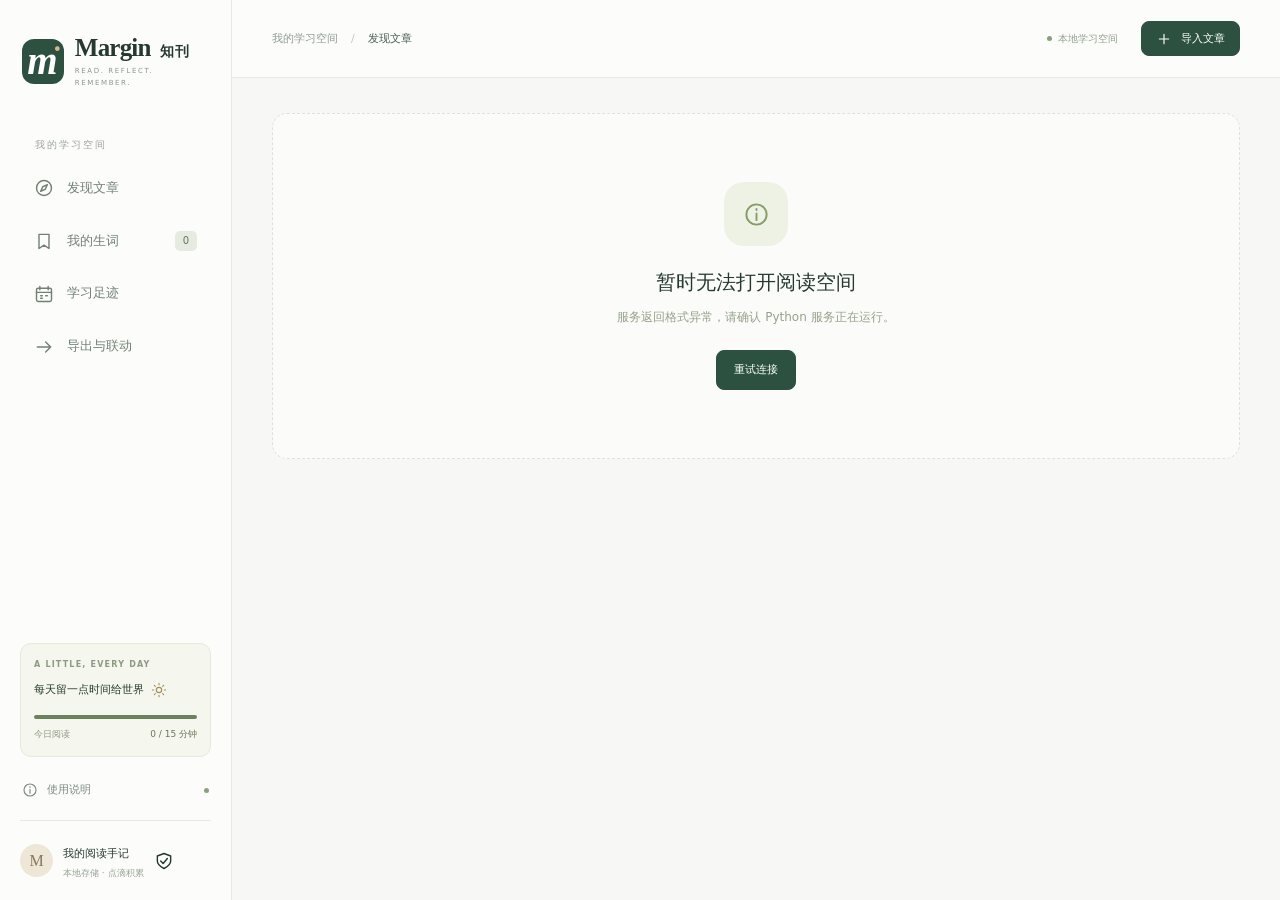
==== templates/index.html @ 2c25f28c "feat(exports): add data export and external tool integrations" ====
<!DOCTYPE html>
<html lang="zh-CN">
<head>
  <meta charset="UTF-8">
  <meta name="viewport" content="width=device-width, initial-scale=1.0">
  <meta name="theme-color" content="#254b3e">
  <meta name="description" content="Margin 知刊：阅读外刊、查询生词、记录阅读进度与每日打卡。Python 外刊学习助手。">
  <title>Margin 知刊 · 外刊学习助手</title>
  <link rel="icon" href="/static/favicon.svg" type="image/svg+xml">
  <link rel="stylesheet" href="/static/style.css">
  <link rel="stylesheet" href="/static/reader.css">
  <link rel="stylesheet" href="/static/reading-flow.css">
  <link rel="stylesheet" href="/static/exports.css">
  <script src="/static/reader.js" defer></script>
  <script src="/static/reading-flow.js" defer></script>
  <script src="/static/exports.js" defer></script>
  <script src="/static/app.js" defer></script>
</head>
<body data-reader-defaults="{{ reader_defaults|tojson|forceescape }}">
  <div class="app-shell">
    <aside class="sidebar" aria-label="主导航">
      <a class="brand" href="#library" aria-label="Margin 知刊首页"><span class="brand-mark">m<span>·</span></span><span><strong>Margin<span class="brand-cn">知刊</span></strong><small>READ. REFLECT. REMEMBER.</small></span></a>
      <div class="workspace-label">我的学习空间</div>
      <nav class="nav-list">
        <a href="#library" data-nav="library" aria-label="发现文章" title="发现文章"><span data-icon="compass"></span><span>发现文章</span></a>
        <a href="#vocabulary" data-nav="vocabulary" aria-label="我的生词" title="我的生词"><span data-icon="bookmark"></span><span>我的生词</span><span class="nav-count" id="word-count">0</span></a>
        <a href="#activity" data-nav="activity" aria-label="学习足迹" title="学习足迹"><span data-icon="calendar"></span><span>学习足迹</span></a>
        <a href="#exports" data-nav="exports" aria-label="导出与联动" title="导出与联动"><span data-icon="arrow-right"></span><span>导出与联动</span></a>
      </nav>
      <div class="sidebar-bottom">
        <div class="daily-card"><span class="eyebrow">A LITTLE, EVERY DAY</span><div class="daily-title">每天留一点时间给世界<span data-icon="sun"></span></div><div class="daily-progress"><span id="daily-bar"></span></div><div class="daily-meta"><span>今日阅读</span><strong id="daily-minutes">0 / 15 分钟</strong></div></div>
        <button class="settings-link" data-action="settings" aria-label="使用说明"><span data-icon="info"></span>使用说明<span class="status-dot"></span></button>
        <div class="local-profile"><span class="avatar">M</span><div><strong>我的阅读手记</strong><small>本地存储 · 点滴积累</small></div><span data-icon="shield"></span></div>
      </div>
    </aside>
    <main class="main-shell">
      <header class="topbar"><div class="breadcrumb"><span>我的学习空间</span><span class="breadcrumb-slash">/</span><strong id="page-label">发现文章</strong></div><div class="top-actions"><span class="local-badge"><i></i>本地学习空间</span><button class="button primary small" data-action="import"><span data-icon="plus"></span>导入文章</button></div></header>
      <div id="app" class="page-content" aria-live="polite"><div class="loading-screen"><span class="spinner"></span><p>正在翻开你的阅读空间…</p></div></div>
    </main>
  </div>

  <dialog id="import-dialog" class="modal import-modal">
    <div class="modal-heading"><div><span class="eyebrow">MAKE IT YOUR READING</span><h2>把好文章，带到这里</h2></div><button class="icon-button" data-action="close-dialog" aria-label="关闭导入窗口"><span data-icon="close"></span></button></div>
    <div class="segmented import-tabs"><button class="active" data-import-tab="paste" type="button">粘贴正文</button><button data-import-tab="url" type="button">网页链接</button></div>
    <form id="import-form">
      <div id="paste-fields"><label>文章标题<input name="title" maxlength="250" placeholder="Give your reading a title" required></label><label>英文正文<textarea name="content" rows="7" maxlength="100000" placeholder="粘贴至少 40 个英文单词。空行会保留为段落。" required></textarea></label><label>来源（选填）<input name="source" maxlength="100" placeholder="例如：BBC / The Guardian / 个人笔记"></label></div>
      <div id="url-fields" hidden><label>文章链接<input name="url" type="url" maxlength="2048" placeholder="https://example.com/article" disabled></label><div class="info-note"><span data-icon="info"></span><p>自动提取公开网页的正文。付费、登录或动态加载的页面，请使用粘贴正文；仅导入你有权使用的内容。</p></div></div>
      <label>文章分类<select name="category"><option>其他</option><option>科技</option><option>文化</option><option>科学</option><option>生活</option><option>环境</option></select></label>
      <p class="form-error" id="import-error" role="alert"></p>
      <div class="modal-footer"><span>导入后将自动估算阅读难度</span><button type="submit" class="button primary" id="import-submit">导入并开始阅读<span data-icon="arrow-right"></span></button></div>
    </form>
  </dialog>

  <dialog id="settings-dialog" class="modal">
    <div class="modal-heading"><div><span class="eyebrow">YOUR READING COMPANION</span><h2>让阅读成为日常</h2></div><button class="icon-button" data-action="close-dialog" aria-label="关闭使用说明"><span data-icon="close"></span></button></div>
    <div class="help-section"><h3>开始你的阅读</h3><ol><li>导入文章或选择示例文章，在阅读工具栏调整字体、排版和主题，也可打开段落目录、专注模式及全屏。</li><li>流畅模式点词先暂存，读完一段再集中处理；精读模式点词打开查词卡片，按需展开释义并加入生词本。阅读器的「操作帮助」中列出了快捷键和手机手势。</li><li>在「我的生词」中增删词条并手动标记掌握度，在「学习足迹」中查看阅读记录和打卡日历。</li></ol></div>
    <div class="help-section"><h3>关于这个阅读空间</h3><p>所有学习记录保存在本机 <code>instance/margin.sqlite3</code>。阅读时自动保存进度；页面隐藏或停止操作一段时间后暂停计时。打卡日期采用北京时间。</p><p>内置英汉词库优先查询，未收录的词联网查询英英词典。文章难度由阅读易读度估算，仅供选文参考。</p></div>
  </dialog>

  <dialog id="word-dialog" class="modal">
    <div class="modal-heading"><div><span class="eyebrow">A WORD WORTH KEEPING</span><h2 id="word-dialog-title">添加生词</h2></div><button class="icon-button" data-action="close-dialog" aria-label="关闭生词编辑"><span data-icon="close"></span></button></div>
    <form id="word-form"><label>英文单词<input name="word" pattern="[A-Za-z]+(['’\-][A-Za-z]+)*" maxlength="60" required placeholder="例如：perspective"></label><label>释义<textarea name="meaning" rows="3" maxlength="3000" required placeholder="写下你对这个词的理解"></textarea></label><label>学习笔记（选填）<textarea name="note" rows="3" maxlength="2000" placeholder="搭配、联想，或你自己的例句"></textarea></label><p class="form-error" id="word-error" role="alert"></p><div class="modal-footer"><span>可在生词本中标记掌握程度</span><button class="button primary" type="submit">保存生词<span data-icon="check"></span></button></div></form>
  </dialog>

  <dialog id="confirm-dialog" class="modal compact"><div class="modal-heading"><h2>删除这条记录？</h2><button class="icon-button" data-action="cancel-confirm" aria-label="取消删除"><span data-icon="close"></span></button></div><p id="confirm-message"></p><div class="modal-footer"><button class="button" data-action="cancel-confirm">保留记录</button><button class="button danger" data-action="accept-confirm">确认删除</button></div></dialog>

  <dialog id="reader-settings-dialog" class="modal reader-settings-modal" aria-labelledby="reader-settings-title">
    <div class="modal-heading"><div><span class="eyebrow">MAKE ROOM FOR READING</span><h2 id="reader-settings-title">阅读设置</h2></div><button class="icon-button" data-reader-action="close-dialog" aria-label="关闭阅读设置">✕</button></div>
    <div class="reader-setting-grid">
      <label>正文字体<select data-reader-setting="font_family"><option value="serif">Georgia · 书卷衬线</option><option value="classic">Times New Roman · 经典衬线</option><option value="sans">Arial · 清晰无衬线</option><option value="mono">Consolas · 等宽字体</option></select></label>
      <label>正文排版<select data-reader-setting="layout"><option value="single">单栏</option><option value="double">双栏 · 每行先左后右</option></select></label>
      <label>字号 <output data-reader-output="font_size"></output><input type="range" data-reader-setting="font_size" min="16" max="28" step="1"></label>
      <label>行距 <output data-reader-output="line_height"></output><input type="range" data-reader-setting="line_height" min="1.4" max="2.4" step="0.1"></label>
      <label>正文最大宽度 <output data-reader-output="content_width"></output><input type="range" data-reader-setting="content_width" min="560" max="1200" step="20"></label>
      <label>段落间距 <output data-reader-output="paragraph_spacing"></output><input type="range" data-reader-setting="paragraph_spacing" min="0.5" max="3" step="0.05"></label>
    </div>
    <fieldset class="reader-theme-options"><legend>阅读主题</legend><label><input type="radio" name="reader-theme" value="light" data-reader-setting="theme">浅色</label><label><input type="radio" name="reader-theme" value="dark" data-reader-setting="theme">深色</label><label><input type="radio" name="reader-theme" value="sepia" data-reader-setting="theme">护眼</label></fieldset>
    <div class="reader-switches"><label><input type="checkbox" data-reader-setting="paragraph_numbers">显示段落编号</label><label><input type="checkbox" data-reader-setting="focus_mode">专注模式</label><label><input type="checkbox" data-reader-setting="shortcuts_enabled">启用阅读快捷键</label><label><input type="checkbox" data-reader-setting="gestures_enabled">启用手机左右轻扫</label></div>
    <p class="reader-setting-note">宽度会适应当前窗口；正文区域不足 680 px 时，双栏自动显示为单栏。字体使用本机可用字体，无需下载。</p>
    <fieldset class="flow-settings"><legend>阅读与学习节奏</legend>
      <div class="reader-setting-grid">
        <label>阅读模式<select data-reader-setting="reading_mode"><option value="fluent">流畅阅读 · 点词先暂存</option><option value="intensive">精读模式 · 点词打开查词卡片</option></select></label>
        <label>学习提示密度<select data-reader-setting="hint_density"><option value="quiet">安静 · 手动操作，无主动提示</option><option value="balanced">适中 · 每段首次遇见时标记</option><option value="detailed">详细 · 全部学习词与操作提示</option></select></label>
        <label>阶段提醒间隔（分钟）<input type="number" data-reader-setting="reminder_minutes" min="0" max="60" step="1" required></label>
      </div>
      <div class="reader-switches"><label><input type="checkbox" data-reader-setting="definition_collapsed">查词卡片默认折叠释义</label><label><input type="checkbox" data-reader-setting="suppress_mastered">已掌握词减少标记</label></div>
      <p class="reader-setting-note">提醒按本次前台活跃阅读时间计算；弹窗、离开页面或停止操作时暂停。填 0 关闭提醒，安静档也不主动提醒。待查列表中的释义始终按需展开。</p>
    </fieldset>
    <div class="modal-footer"><span id="reader-settings-status" role="status">设置自动保存在本机</span><button class="button small" data-reader-action="retry-settings" id="retry-reader-settings" hidden>重试保存</button><button class="button small" data-reader-action="reset">恢复默认</button><button class="button primary small" data-reader-action="close-dialog">完成</button></div>
  </dialog>
  <dialog id="reader-toc-dialog" class="modal reader-toc-modal" aria-labelledby="reader-toc-title">
    <div class="modal-heading"><div><span class="eyebrow">FIND YOUR PLACE</span><h2 id="reader-toc-title">段落目录</h2></div><button class="icon-button" data-reader-action="close-dialog" aria-label="关闭目录">✕</button></div>
    <p class="reader-setting-note">按原文段落定位，当前阅读的段落会高亮显示。</p><nav id="reader-toc-list" aria-label="文章段落目录"></nav>
  </dialog>
  <dialog id="reader-help-dialog" class="modal" aria-labelledby="reader-help-title">
    <div class="modal-heading"><h2 id="reader-help-title">阅读操作帮助</h2><button class="icon-button" data-reader-action="close-dialog" aria-label="关闭阅读操作帮助">✕</button></div>
    <dl class="reader-shortcuts"><dt><kbd>F</kbd></dt><dd>切换专注模式</dd><dt><kbd>G</kbd></dt><dd>进入或退出全屏</dd><dt><kbd>T</kbd> / <kbd>S</kbd></dt><dd>段落目录 / 阅读设置</dd><dt><kbd>N</kbd> / <kbd>C</kbd></dt><dd>段落编号 / 单双栏</dd><dt><kbd>[</kbd> / <kbd>]</kbd></dt><dd>上一段 / 下一段</dd><dt><kbd>−</kbd> / <kbd>+</kbd></dt><dd>减小 / 增大字号</dd><dt><kbd>Space</kbd> / <kbd>Shift Space</kbd></dt><dd>向下 / 向上翻一屏</dd><dt><kbd>Home</kbd> / <kbd>End</kbd></dt><dd>文章顶部 / 文末</dd><dt><kbd>?</kbd></dt><dd>显示本帮助</dd><dt><kbd>Esc</kbd></dt><dd>关闭弹窗或查词面板；退出全屏或专注模式</dd></dl>
    <div class="help-section"><h3>手机手势</h3><p>在正文区域向左轻扫进入下一段，向右轻扫返回上一段。上下滑动正常滚动；长按选词和双指缩放保留浏览器原有行为。</p><p>输入文字、使用按钮或打开弹窗时，阅读快捷键不会触发。可在阅读设置中关闭快捷键或手势。全屏需要浏览器支持，并由你主动开启。</p></div>
    <div class="help-section"><h3>先读懂，再深究</h3><p>流畅阅读中点词会先暂存，不弹出释义。读完一段可点段末的「处理待查词」，也可用工具栏的「本段生词」或「待查词」。精读模式中点词打开查词卡片，点击「展开释义」再查看。任何模式都可以在查词面板主动输入单词。</p><p>待查词按文章与段落保存在本机，刷新后仍在；收藏时保留原文语境。安静档隐藏正文提示，手动查词和待查列表仍然可用。已掌握词默认不再主动标记，但仍可手动查询。</p></div>
  </dialog>
  <dialog id="pending-words-dialog" class="modal pending-words-modal" aria-labelledby="pending-words-title">
    <div class="modal-heading"><div><span class="eyebrow">READ FIRST, LEARN TOGETHER</span><h2 id="pending-words-title">集中处理待查词</h2></div><button class="icon-button" data-flow-action="close-queue" aria-label="关闭待查词">✕</button></div>
    <label class="pending-filter-label">处理范围<select id="pending-filter" aria-label="待查词段落范围"></select></label>
    <p id="pending-queue-summary" class="reader-setting-note" role="status"></p>
    <div id="pending-word-list"></div>
    <div class="modal-footer"><button class="button primary" data-flow-action="close-queue">完成，继续阅读</button></div>
  </dialog>
  <div id="toast-region" class="toast-region" role="status" aria-live="polite"></div>
</body>
</html>
---- static/style.css ----
@charset "UTF-8";
:root{--bg:#f7f8f5;--surface:#fff;--ink:#26392f;--muted:#839087;--line:#e6eae3;--green:#2c5140;--green-soft:#edf2e9;--orange:#bd704b;--orange-soft:#f8eee5;--radius:15px;--shadow:0 15px 45px #28392e0a;--font:"Segoe UI","Microsoft YaHei",system-ui,sans-serif}
*{box-sizing:border-box}body{margin:0;background:var(--bg);color:var(--ink);font:14px/1.6 var(--font)}button,input,textarea,select{font:inherit}button,a,input,textarea,select{-webkit-tap-highlight-color:transparent}button{cursor:pointer}button:disabled{cursor:wait;opacity:.55}button,a{touch-action:manipulation}button{color:inherit}a{color:inherit;text-decoration:none}button:focus-visible,a:focus-visible,input:focus-visible,textarea:focus-visible,select:focus-visible{outline:3px solid #bca572;outline-offset:3px}button{border:0;background:none}svg.icon{width:20px;height:20px;flex-shrink:0;vertical-align:middle;fill:none;stroke:currentColor;stroke-width:1.7;stroke-linecap:round;stroke-linejoin:round}h1,h2,h3,p{margin:0}button svg.icon{pointer-events:none}input,textarea,select{width:100%;background:#fff;border:1px solid #dfe5dc;border-radius:9px;padding:11px 13px;color:var(--ink);transition:border-color .2s}input::placeholder,textarea::placeholder{color:#9aa59c}textarea{resize:vertical}select{cursor:pointer}label{display:block;font-size:13px;font-weight:600}label input,label textarea,label select{margin-top:7px}[hidden]{display:none!important}.app-shell{display:flex;height:100dvh;min-height:540px}.sidebar{width:232px;flex-shrink:0;border-right:1px solid var(--line);background:#fcfdfb;display:flex;flex-direction:column;padding:34px 20px 0}.brand{display:flex;gap:11px;align-items:center;padding:0 2px}.brand-mark{width:43px;height:45px;background:var(--green);color:#fff;border-radius:12px;font:bold italic 39px/44px Georgia;text-align:center;letter-spacing:-6px;padding-right:7px;position:relative}.brand-mark>span{position:absolute;font-size:29px;right:9px;top:-13px;color:#d6b58c}.brand strong{font:600 25px Georgia,serif;letter-spacing:-.8px}.brand-cn{font:600 14px var(--font);margin-left:9px;letter-spacing:1px}.brand small{display:block;font-size:7px;letter-spacing:1.6px;margin-top:4px;color:#8a978c}.workspace-label{font-size:10px;color:#9aa399;letter-spacing:2px;margin:48px 15px 13px}.nav-list{display:flex;flex-direction:column;gap:8px}.nav-list a{display:flex;align-items:center;gap:13px;border-radius:9px;padding:12px 14px;color:#728074;font-size:13px;transition:.2s}.nav-list a:hover{background:#f0f3ec}.nav-list a.active{background:#eaf0e5;color:#254b3e;font-weight:600}.nav-count{font-size:10px;line-height:20px;min-width:22px;text-align:center;border-radius:5px;margin-left:auto;background:#e6ebe1;color:#64735f;padding:0 4px}.nav-count.orange{background:#f5e8db;color:#ac714a}.sidebar-bottom{margin-top:auto;padding-top:30px}.daily-card{border:1px solid #e5e9dd;background:#f5f7ef;border-radius:11px;padding:15px 13px}.eyebrow{display:block;color:#8d9a83;font-size:9px;letter-spacing:1.8px;font-weight:600}.daily-card .eyebrow{font-size:8px;letter-spacing:1.2px}.daily-title{font-size:11px;margin:8px 0 15px;display:flex;align-items:center;gap:7px}.daily-title .icon{color:#a48e58;width:16px}.daily-progress{height:4px;background:#e0e6d7;border-radius:5px;overflow:hidden}.daily-progress span{height:100%;display:block;background:#6b835b;transition:width .4s}.daily-meta{display:flex;justify-content:space-between;margin-top:8px;font-size:9px;color:#8c9881}.daily-meta strong{font-weight:500;color:#637455}.settings-link{display:flex;align-items:center;gap:9px;font-size:11px;color:#7d8a7f;width:100%;padding:23px 2px 20px}.settings-link .icon{width:16px}.status-dot{margin-left:auto;background:#86a477;width:5px;height:5px;border-radius:50%}.local-profile{display:flex;gap:10px;align-items:center;border-top:1px solid var(--line);padding:20px 0}.avatar{width:33px;height:33px;border-radius:50%;background:#eee6d7;color:#887759;display:grid;place-items:center;font:16px Georgia}.local-profile strong{font-size:11px;font-weight:500}.local-profile small{display:block;color:#96a092;font-size:9px;margin-top:2px}.local-profile>.icon{margin-left:auto;width:15px;color:#95a08e}.main-shell{flex:1;min-width:0;display:flex;flex-direction:column}.topbar{height:78px;flex-shrink:0;display:flex;align-items:center;justify-content:space-between;padding:0 40px;border-bottom:1px solid var(--line);background:#fcfdfb}.breadcrumb{display:flex;align-items:center;gap:13px;font-size:11px;color:#8f9a90}.breadcrumb strong{font-weight:500;color:#485b4e}.breadcrumb-slash{color:#c3cabf}.top-actions{display:flex;align-items:center;gap:23px}.local-badge{font-size:10px;color:#92a08d;display:flex;align-items:center;gap:6px}.local-badge i{width:5px;height:5px;border-radius:50%;background:#8aa17a}.button{border:1px solid #dce3d7;border-radius:8px;background:#fff;display:inline-flex;align-items:center;justify-content:center;gap:9px;font-size:12px;font-weight:500;padding:10px 17px;min-height:40px;transition:background .2s,transform .2s}.button:hover{background:#f1f4ec;transform:translateY(-1px)}.button.primary{background:var(--green);border-color:var(--green);color:#fff}.button.primary:hover{background:#1f3d30}.button.small{font-size:11px;padding:8px 14px;min-height:35px}.button .icon{width:16px;height:16px}.button.warm{background:#faf5ec;border-color:#e9decc;color:#8e714e}.button.danger{background:#a34d3f;border-color:#a34d3f;color:#fff}.button.subtle{background:transparent;border-color:transparent;color:#7b8a7a;padding-left:5px;padding-right:5px}.page-content{flex:1;overflow-y:auto;min-height:0;padding:35px 40px 28px;scroll-behavior:smooth}.page-wrap{max-width:1280px;margin:auto}.page-intro{display:flex;align-items:flex-end;justify-content:space-between;gap:20px;margin-bottom:27px}.page-intro .eyebrow{margin-bottom:9px;color:#8e9c85;font-size:9px}.page-intro h1{font-weight:500;font-size:27px;letter-spacing:.8px;line-height:1.5}.page-intro p{font-size:12px;color:#8b968c;margin-top:8px;letter-spacing:.3px}.date-label{font-size:10px;color:#9ba493;display:flex;gap:8px;align-items:center;white-space:nowrap;padding-bottom:6px}.date-label .icon{width:14px}.dashboard-top{display:grid;grid-template-columns:minmax(0,1fr) 257px;gap:20px}.featured-card{display:grid;grid-template-columns:1fr 42%;background:#edf0e6;border:1px solid #e3e7d9;border-radius:14px;overflow:hidden;min-height:274px;position:relative}.feature-copy{padding:28px 0 28px 28px;z-index:1;display:flex;flex-direction:column;align-items:flex-start}.feature-kicker{font-size:9px;letter-spacing:1.3px;color:#7d8b69;display:flex;gap:7px;align-items:center}.feature-kicker .icon{width:14px;height:14px}.feature-copy h2{font:normal 34px/1.14 Georgia,"Times New Roman",serif;letter-spacing:-.8px;margin:17px -15px 10px 0;max-width:340px}.feature-copy>p{font-size:11px;color:#879079;margin-bottom:17px}.feature-meta{display:flex;align-items:center;gap:10px;font-size:9px;color:#7d8b71;margin-bottom:18px}.feature-copy>.button{margin-top:auto}.tag{display:inline-block;background:#edf2e9;color:#647c52;border:1px solid #dee8d5;border-radius:5px;padding:1px 6px;font-size:9px;font-weight:600;white-space:nowrap}.tag.level-b2{background:#fbf2dd;border-color:#f0e7ce;color:#a18646}.tag.level-c1,.tag.level-c2{background:#f5e9df;border-color:#ecdbce;color:#a47a57}.feature-art{position:relative;overflow:hidden;display:grid;place-items:center;min-height:270px}.feature-art svg{width:115%;height:100%;position:absolute;right:-25px;bottom:-6px}.feature-caption{position:absolute;right:18px;bottom:14px;color:#96a181;font:8px Georgia;letter-spacing:2px}.daily-overview{border:1px solid var(--line);border-radius:14px;background:#fff;padding:22px;display:flex;flex-direction:column}.section-label{display:flex;align-items:center;justify-content:space-between;font-size:12px;font-weight:600}.section-label>span{font-size:9px;color:#94a18d;font-weight:400}.streak-row{display:flex;align-items:center;gap:13px;margin:22px 0 18px}.streak-icon{background:#f8f0e1;color:#b79156;width:43px;height:43px;border-radius:12px;display:grid;place-items:center}.streak-icon .icon{width:23px;height:23px}.streak-number{font-size:27px;line-height:1.1;font-weight:500}.streak-number span{font-size:11px;margin-left:5px;color:#8c987f;font-weight:400}.streak-row small{font-size:9px;color:#98a18f;display:block;margin-top:4px}.week-dots{display:flex;justify-content:space-between;margin-bottom:20px}.week-day{text-align:center;font-size:8px;color:#a3ac9b;display:flex;flex-direction:column;align-items:center;gap:7px}.week-day i{font-style:normal;border-radius:50%;width:23px;height:23px;background:#f3f5ef;font-size:9px;display:grid;place-items:center;color:#b5bfab}.week-day i.done{background:#e8eedf;color:#65884c}.week-day i.today{border:1px solid #92a97b;color:#698557}.week-day i .icon{width:12px;height:12px}.daily-overview .button{width:100%;margin-top:auto;font-size:11px;background:#f6f8f1;border-color:#e5eadc;color:#688054;min-height:34px}.library-toolbar{display:flex;justify-content:space-between;align-items:center;gap:15px;margin:29px 0 18px}.section-heading{font-size:17px;display:flex;align-items:center;gap:10px;font-weight:500}.section-heading small{font-size:10px;color:#a2ab99;font-weight:400}.filters{display:flex;align-items:center;gap:7px;flex-wrap:wrap}.filter{font-size:11px;color:#87947f;border-radius:6px;padding:6px 12px;border:1px solid transparent}.filter:hover{background:#eef2e7}.filter.active{background:#e8eee0;color:#4e6a40;border-color:#dbe5ce}.library-controls{display:flex;align-items:center;justify-content:space-between;gap:12px;margin-bottom:19px}.search-box{position:relative;max-width:255px;flex:1}.search-box .icon{position:absolute;top:10px;left:11px;color:#a3ae9b;width:16px;height:16px}.search-box input{padding:8px 10px 8px 35px;font-size:11px;height:36px;background:#fcfdfa;border-color:#e6eadf}.difficulty-select{width:130px;font-size:11px;padding:8px 11px;background:#fcfdfa;color:#7b8b70;height:36px}.article-grid{display:grid;grid-template-columns:repeat(3,minmax(0,1fr));gap:18px}.article-card{border:1px solid var(--line);border-radius:12px;background:#fff;overflow:hidden;transition:transform .22s,box-shadow .22s}.article-card:hover{transform:translateY(-4px);box-shadow:var(--shadow)}.card-art{height:125px;overflow:hidden;position:relative;width:100%;display:block;padding:0}.card-art svg{width:100%;height:100%;display:block}.art-label{position:absolute;top:13px;left:14px;background:#ffffffb8;border:1px solid #ffffff61;backdrop-filter:blur(3px);border-radius:4px;font-size:8px;letter-spacing:1.1px;padding:2px 7px;color:#62725b}.card-copy{padding:17px 17px 15px}.card-meta{display:flex;align-items:center;gap:7px;font-size:9px;color:#9da692}.card-meta .tag{margin-left:auto;font-size:8px}.card-title{display:block;text-align:left;font:20px/1.25 Georgia,"Times New Roman",serif;margin:12px 0 8px;padding:0;min-height:50px;color:#344736}.card-title:hover{color:#76905e}.card-subtitle{font-size:10px;color:#9aa58f;white-space:nowrap;overflow:hidden;text-overflow:ellipsis}.card-footer{display:flex;align-items:center;justify-content:space-between;border-top:1px solid #eff1eb;padding-top:12px;margin-top:15px;font-size:9px;color:#9ca88f}.card-footer span{display:flex;align-items:center;gap:5px}.card-footer .icon{width:12px;height:12px}.read-link{display:flex;align-items:center;gap:5px;color:#6e8558;font-size:10px}.read-link .icon{width:13px}.card-progress{height:2px;background:#eff3e9;margin-top:-1px}.card-progress>span{display:block;height:100%;background:#8eaa70}.page-footnote{display:flex;justify-content:center;gap:8px;align-items:center;font-size:9px;color:#a2ac98;margin:27px 0 2px;letter-spacing:.6px}.page-footnote .icon{width:12px;height:12px}.icon-button{padding:7px;width:34px;height:34px;border-radius:7px;display:inline-flex;align-items:center;justify-content:center;color:#839379;flex-shrink:0}.icon-button:hover{background:#edf2e6;color:#3e6030}.icon-button .icon{width:17px;height:17px}.icon-button.danger:hover{background:#fff0eb;color:#b65a40}.empty-state{grid-column:1/-1;text-align:center;padding:68px 25px;border:1px dashed #dce4d4;border-radius:15px;background:#fbfcf9}.empty-state .empty-icon{width:64px;height:64px;border-radius:20px;display:grid;place-items:center;margin:0 auto 20px;background:#eef2e5;color:#859e68}.empty-icon .icon{width:27px;height:27px}.empty-state h2{font-size:20px;font-weight:500}.empty-state p{font-size:12px;color:#95a18a;margin:10px 0 23px}.empty-state .button{font-size:11px}.loading-screen{display:flex;flex-direction:column;align-items:center;justify-content:center;min-height:360px;color:#93a184;font-size:12px;gap:18px}.spinner{display:inline-block;width:24px;height:24px;border:2px solid #dae4ce;border-top-color:#577240;border-radius:50%;animation:spin .8s linear infinite}@keyframes spin{to{transform:rotate(360deg)}}
/* A reader with a quiet margin for learning. */
.page-content.reader-page{padding:0;overflow:hidden;display:flex;flex-direction:column}.reader-toolbar{display:flex;align-items:center;justify-content:space-between;padding:11px 22px;border-bottom:1px solid var(--line);background:#fbfcf9;gap:10px;flex-shrink:0;flex-wrap:wrap}.reader-back{font-size:11px;display:flex;align-items:center;gap:7px;color:#81916f}.reader-back .icon{width:15px}.reader-controls{display:flex;align-items:center;gap:13px}.control-group{display:flex;align-items:center;gap:5px;border-right:1px solid #e3e9dc;padding-right:13px;font-size:10px;color:#94a285}.control-group:last-child{border:0;padding:0}.control-group .icon-button{width:25px;height:27px;padding:3px}.font-label{min-width:28px;text-align:center;font-size:11px;color:#637953}.line-select{padding:3px 5px;width:66px;border:0;background:transparent;font-size:11px;color:#718361}.reader-grid{display:grid;grid-template-columns:minmax(0,1fr) 286px;min-height:0;flex:1}.reader-scroll{overflow-y:auto;scroll-behavior:auto;background:#faf8f2;position:relative;overscroll-behavior:contain}.reader-paper{max-width:775px;margin:auto;padding:42px 48px 50px;min-height:100%;--reader-font:20px;--reader-line:1.9}.reader-label{display:flex;align-items:center;gap:10px;color:#97a287;font-size:10px;flex-wrap:wrap}.reader-label .tag{font-size:9px}.reader-title{font:36px/1.18 Georgia,"Times New Roman",serif;letter-spacing:-.6px;margin:19px 0 15px;color:#30402f}.reader-subtitle{font-size:12px;color:#9b9f88;margin-bottom:19px}.reader-byline{display:flex;gap:12px;align-items:center;color:#a0a58e;font-size:9px;border-bottom:1px solid #e7e7d9;padding-bottom:21px;flex-wrap:wrap}.reader-byline>a{color:#78895b;text-decoration:underline;text-underline-offset:3px}.reader-byline .icon{width:13px;height:13px}.reader-tools{margin-left:auto;display:flex;align-items:center}.reader-hint{font-size:10px;color:#a8ad96;display:flex;gap:7px;align-items:center;margin:18px 0 25px}.reader-hint .icon{width:13px;height:13px}.article-body{font-family:Georgia,"Times New Roman",serif;font-size:var(--reader-font);line-height:var(--reader-line);color:#414a3c;overflow-wrap:break-word}.paragraph{margin:0 0 1.45em;position:relative}.word{border-radius:3px;cursor:pointer;transition:background .15s}.word:hover{background:#e9e8ce}.word.selected{background:#ece2b7;box-shadow:0 2px #bd9d51}.word.saved{text-decoration:underline;text-decoration-color:#c5bf87;text-decoration-style:dotted;text-underline-offset:5px}.paragraph::selection,.word::selection{background:#e8deb2}.reader-end{display:flex;flex-direction:column;align-items:center;gap:12px;margin-top:35px;padding:30px 0;border-top:1px solid #e7e7d9}.reader-end small{font-size:9px;letter-spacing:2px;color:#a6af92}.reader-end p{font-size:11px;color:#98a184}.reader-end .button{font-size:11px}.reader-margin{background:#fdfefb;border-left:1px solid var(--line);overflow-y:auto;padding:23px 20px}.margin-heading{display:flex;align-items:center;justify-content:space-between;font-size:12px;font-weight:500;margin-bottom:20px}.margin-heading span{color:#b0b99f;font:9px Georgia;letter-spacing:2px}.margin-placeholder{text-align:center;padding:32px 3px 24px}.margin-symbol{margin:auto auto 18px;width:61px;height:66px;display:grid;place-items:center;background:#f0f3e9;border-radius:28px 28px 12px 12px;color:#9aaa83}.margin-symbol .icon{width:27px;height:27px}.margin-placeholder h3{font-size:13px;font-weight:500}.margin-placeholder p{font-size:11px;line-height:1.9;color:#a0aa91;margin-top:10px}.lookup-form{display:flex;gap:5px;margin-bottom:17px}.lookup-form input{font-size:10px;min-width:0;padding:8px 10px;background:#f8faf4}.lookup-form .icon-button{background:#edf2e5}.margin-tip{padding:16px;border:1px solid #e7ecde;background:#f6f8ef;border-radius:9px;margin-top:25px}.margin-tip .eyebrow{font-size:8px;letter-spacing:1.2px}.margin-tip p{font-size:10px;line-height:1.9;color:#97a287;margin-top:7px}.lookup-result{animation:appear .2s ease}.lookup-title{display:flex;align-items:center;gap:7px}.lookup-title h2{font:30px Georgia;overflow-wrap:anywhere}.phonetic{font-size:11px;color:#9ba78e;margin-top:7px}.definition{font-size:13px;line-height:1.9;color:#627852;margin:18px 0;white-space:pre-line;overflow-wrap:anywhere}.part-of-speech{font:italic 12px Georgia;color:#a19e7e;margin-right:6px}.source-caption{color:#a8b19a;font-size:8px;border-bottom:1px solid #edf0e6;padding-bottom:16px}.context-block{border-left:2px solid #d8dfc7;margin:18px 0;padding:0 0 0 12px;font:italic 12px/1.9 Georgia;color:#8a9579;overflow-wrap:anywhere}.context-label{font-size:9px;color:#a1ac90;font-style:normal;font-family:var(--font);display:block;margin-bottom:8px}.lookup-result>.button{width:100%;font-size:11px}.lookup-result>.button+.button{margin-top:9px}.lookup-result textarea{font-size:11px;margin:10px 0}.lookup-note{font-size:9px;line-height:1.8;color:#a1ab92;margin-top:14px}.reading-status{height:31px;padding:0 22px;display:flex;align-items:center;justify-content:space-between;border-top:1px solid var(--line);background:#fbfcf9;font-size:9px;color:#9ba88d;gap:10px;flex-shrink:0}.status-progress{display:flex;align-items:center;gap:9px}.mini-progress{height:3px;width:95px;background:#e7ecde;border-radius:3px;overflow:hidden}.mini-progress>span{display:block;height:100%;background:#8ba16d}.reading-status .icon{width:11px;height:11px}.reader-margin .error-note{font-size:11px;color:#b17d62;background:#fbf2e8;border:1px solid #edddc8;padding:12px;border-radius:8px;line-height:1.8}
/* Vocabulary and the reading calendar. */
.summary-strip{display:grid;grid-template-columns:repeat(4,1fr);gap:15px;margin:25px 0}.summary-tile{border:1px solid var(--line);background:#fff;border-radius:12px;padding:19px 21px}.summary-tile>span{font-size:10px;color:#9aa68c;display:flex;justify-content:space-between;align-items:center}.summary-tile .icon{width:17px;color:#a1b28b}.summary-tile strong{display:block;font-size:27px;font-weight:500;line-height:1.2;margin-top:14px}.summary-tile strong small{font-size:10px;font-weight:400;color:#a3ad95;margin-left:5px}.table-toolbar{display:flex;align-items:center;justify-content:space-between;gap:12px;margin:25px 0 17px;flex-wrap:wrap}.vocab-list{border:1px solid var(--line);border-radius:12px;overflow:hidden;background:#fff}.vocab-head,.vocab-row{display:grid;grid-template-columns:minmax(115px,.8fr) minmax(180px,1.6fr) 115px 75px;gap:18px;align-items:center;padding:17px 21px}.vocab-head{background:#f2f5ed;color:#9ba78e;font-size:10px}.vocab-row{border-top:1px solid #edf0e6;min-height:94px}.vocab-word>strong{padding:0;font:21px Georgia;color:#425b37}.vocab-word small{font-size:10px;color:#a5ae97;display:block;margin-top:5px}.vocab-meaning{font-size:12px;color:#758a62;overflow-wrap:anywhere}.vocab-context{font:italic 11px/1.7 Georgia;color:#a2aa94;margin-top:6px;overflow:hidden;display:-webkit-box;-webkit-line-clamp:1;-webkit-box-orient:vertical}.mastery-select{font-size:10px;padding:6px 8px;width:100%;background:#f8faf3;color:#7d9368;border-color:#e6ecda}.mastery-select.mastered{color:#5f7c42;background:#eef4e3}.word-actions{display:flex;gap:2px}.word-actions .icon-button{width:28px}.calendar-layout{display:grid;grid-template-columns:minmax(0,1fr) 280px;gap:22px;margin-top:25px}.calendar-card,.insight-card{background:#fff;border:1px solid var(--line);border-radius:14px;padding:25px}.calendar-heading{display:flex;justify-content:space-between;align-items:center;margin-bottom:24px}.calendar-heading h2{font-size:16px;font-weight:500}.month-nav{display:flex;align-items:center;gap:10px}.calendar-grid{display:grid;grid-template-columns:repeat(7,1fr);gap:9px}.calendar-weekday{font-size:10px;color:#a2ae94;text-align:center;padding:4px 0 10px}.calendar-day{aspect-ratio:1.2;min-height:49px;display:flex;flex-direction:column;align-items:center;justify-content:center;gap:4px;border:1px solid #eef1e7;background:#fafbf7;border-radius:8px;font-size:11px;color:#9eab8f}.calendar-day.blank{border:0;background:transparent}.calendar-day.active{background:#e8efdc;border-color:#d9e4ca;color:#6a8350}.calendar-day.today{outline:1px solid #8ca66b;outline-offset:2px;font-weight:600}.calendar-day .dot{width:4px;height:4px;background:#8aa16b;border-radius:50%}.calendar-day.future{opacity:.5}.calendar-legend{display:flex;align-items:center;gap:12px;font-size:9px;color:#a9b398;margin-top:23px}.legend-square{width:10px;height:10px;border-radius:3px;background:#e8efdc;border:1px solid #d9e4ca;display:inline-block;margin-right:4px;vertical-align:middle}.calendar-detail{margin-top:20px;font-size:11px;color:#83996a;min-height:18px}.insight-card h3{font-size:13px;font-weight:500}.insight-card .big-number{font:62px Georgia;color:#526f3d;margin:22px 0 3px}.insight-card .big-number small{font:11px var(--font);color:#a0ad8f;margin-left:6px}.insight-card>p{font-size:11px;color:#a0ad90;line-height:1.9;margin-bottom:23px}.insight-divider{height:1px;background:#e8eddc;margin:22px 0}.insight-line{display:flex;align-items:center;justify-content:space-between;font-size:10px;color:#9aa98a;margin-top:14px}.insight-line strong{font-weight:500;color:#718857}.quote{font:italic 18px/1.6 Georgia;color:#a1ad91;margin-top:25px}.quote small{display:block;font:9px var(--font);letter-spacing:1.3px;margin-top:12px;color:#b0b9a4}.calendar-actions{display:flex;align-items:center;gap:8px}.lookup-loading{display:flex;align-items:center;gap:10px;font-size:11px;color:#97a583;padding:20px 0}.lookup-loading .spinner{width:17px;height:17px}
/* Dialogs and feedback. */
.modal{border:1px solid #e3e9db;border-radius:18px;background:#fff;color:var(--ink);padding:28px;width:min(580px,calc(100vw - 30px));max-height:90dvh;overflow-y:auto;box-shadow:0 30px 100px #1f32282b}.modal::backdrop{background:#25372b60;backdrop-filter:blur(4px)}.modal[open]{animation:appear .2s ease}.modal.compact{width:min(410px,calc(100vw - 30px))}.modal-heading{display:flex;justify-content:space-between;gap:20px;align-items:flex-start;margin-bottom:24px}.modal-heading h2{font-size:22px;font-weight:500;margin-top:6px}.modal-heading .eyebrow{font-size:8px}.modal-heading>.icon-button{margin-top:-5px;margin-right:-8px}.segmented{display:flex;padding:4px;background:#f1f5eb;border-radius:8px;margin-bottom:22px}.segmented>button{flex:1;font-size:12px;padding:8px;border-radius:6px;color:#96a486}.segmented>button.active{background:#fff;color:#57743e;box-shadow:0 2px 5px #3c51290a}.modal label{margin-bottom:16px;color:#7d906b;font-size:11px}.modal input,.modal textarea,.modal select{font-size:12px;background:#fbfcf9}.modal-footer{display:flex;align-items:center;justify-content:space-between;gap:12px;margin-top:23px;border-top:1px solid var(--line);padding-top:21px}.modal-footer>span{font-size:9px;color:#a1ad93}.info-note{display:flex;align-items:flex-start;gap:10px;background:#f4f7ee;border:1px solid #e3ead8;padding:14px;border-radius:9px;font-size:11px;color:#94a380;line-height:1.9;margin-bottom:20px}.info-note .icon{width:16px;flex-shrink:0;margin-top:2px}.form-error{font-size:11px;color:#b5785e;min-height:0}.form-error:not(:empty){margin:10px 0}.help-section{margin-bottom:23px}.help-section h3{font-size:12px;margin-bottom:10px;font-weight:600;color:#6e8556}.help-section p,.help-section ol{font-size:11px;color:#8e9e7b;line-height:1.95;margin-top:8px}.help-section ol{padding-left:20px}.help-section li{padding:3px 0}code,pre{font-family:Consolas,monospace;background:#f2f5ec;color:#78915f;font-size:11px}code{padding:2px 4px;border-radius:3px}pre{padding:14px;border-radius:8px;overflow-x:auto}.compact>p{font-size:12px;color:#92a17e;line-height:1.9}.toast-region{position:fixed;bottom:25px;left:50%;transform:translateX(-50%);z-index:1000;display:flex;flex-direction:column;align-items:center;gap:8px;max-width:calc(100vw - 30px);pointer-events:none}.toast{padding:12px 21px;background:#314b35;color:#f1f5e9;border:1px solid #526948;border-radius:9px;box-shadow:0 8px 30px #283b2426;font-size:12px;animation:appear .2s ease;max-width:550px}.toast.error{background:#7e5942;border-color:#9b7054}.toast.fading{opacity:0;transition:opacity .2s}@keyframes appear{from{opacity:0;transform:translateY(5px)}to{opacity:1;transform:translateY(0)}}
@media(min-width:1550px){.page-content{padding:44px 55px}.page-intro{margin-bottom:34px}.featured-card{min-height:300px}.feature-copy{padding:32px 0 32px 35px}.feature-copy h2{font-size:40px}.card-art{height:155px}.reader-paper{padding-top:54px}.reader-grid{grid-template-columns:minmax(0,1fr) 320px}.reader-margin{padding:28px}}
@media(max-width:1200px){.sidebar{width:205px;padding-left:16px;padding-right:16px}.brand strong{font-size:23px}.brand-cn{font-size:12px;margin-left:7px}.brand small{font-size:6px}.topbar{padding:0 28px}.page-content{padding:28px}.dashboard-top{grid-template-columns:minmax(0,1fr) 224px;gap:16px}.feature-copy{padding:24px 0 24px 24px}.feature-copy h2{font-size:29px}.daily-overview{padding:19px}.feature-copy>p{font-size:10px}.article-grid{gap:14px}.card-copy{padding:15px 14px}.card-title{font-size:18px}.reader-grid{grid-template-columns:minmax(0,1fr) 255px}.reader-paper{padding:35px 34px}.reader-title{font-size:30px}.reader-margin{padding:20px 17px}.reader-controls{gap:7px}.control-group{padding-right:7px}.vocab-head,.vocab-row{grid-template-columns:minmax(90px,.8fr) minmax(130px,1.4fr) 94px 58px;gap:10px;padding:16px}.calendar-layout{grid-template-columns:minmax(0,1fr) 225px;gap:17px}.calendar-card,.insight-card{padding:20px}}
@media(max-width:1000px){.sidebar{width:180px;padding:28px 12px 0}.brand{gap:8px}.brand strong{font-size:22px}.brand-cn{display:none}.brand small{font-size:5px;letter-spacing:1px}.brand-mark{width:35px;height:38px;font-size:33px;line-height:38px;border-radius:10px}.brand-mark>span{top:-11px;right:7px}.nav-list a{padding:11px;gap:9px;font-size:12px}.daily-card{padding:12px 9px}.daily-title{font-size:9px;gap:3px}.daily-title .icon{width:13px}.settings-link{font-size:9px;gap:5px}.dashboard-top{grid-template-columns:minmax(0,1fr)}.daily-overview{display:none}.featured-card{grid-template-columns:1fr 42%;min-height:245px}.feature-art{min-height:245px}.feature-copy h2{font-size:33px;max-width:300px}.article-grid{grid-template-columns:repeat(2,minmax(0,1fr))}.page-intro h1{font-size:24px}.date-label{font-size:9px}.reader-grid{grid-template-columns:minmax(0,1fr) 235px}.reader-toolbar{padding:9px 15px}.reader-controls{gap:6px}.reader-controls .control-label{display:none}.reader-margin{padding:18px 14px}.reader-paper{padding:30px 29px}.reader-title{font-size:29px}.summary-tile{padding:16px}.summary-tile strong{font-size:25px}.summary-strip{gap:10px}.calendar-layout{grid-template-columns:1fr}.insight-card{display:none}.library-toolbar{align-items:flex-start}.filters{gap:3px}.filter{padding:5px 9px;font-size:10px}.vocab-head,.vocab-row{grid-template-columns:minmax(85px,1fr) minmax(120px,1.5fr) 85px 58px}.local-badge{display:none}}
@media(max-width:760px){.app-shell{min-height:0}.sidebar{width:67px;padding:20px 9px 0}.brand{padding:0;justify-content:center}.brand>span:last-child{display:none}.workspace-label{font-size:0;margin:31px 0 11px;height:1px;background:var(--line)}.nav-list a{position:relative;justify-content:center;padding:13px 8px;border-radius:10px}.nav-list a>span:nth-child(2){display:none}.nav-count{position:absolute;right:1px;top:1px;min-width:15px;height:15px;line-height:15px;font-size:8px;border-radius:4px;padding:0 3px}.sidebar-bottom{padding-top:10px}.daily-card,.local-profile{display:none}.settings-link{font-size:0;justify-content:center;padding:18px 0}.settings-link .icon{width:19px}.status-dot{display:none}.topbar{height:61px;padding:0 20px}.breadcrumb{font-size:10px;gap:8px}.top-actions{gap:10px}.page-content{padding:24px 20px}.page-intro{align-items:flex-start;margin-bottom:22px}.page-intro h1{font-size:22px;letter-spacing:0}.page-intro p{font-size:10px}.page-intro .date-label{display:none}.page-intro>.button{font-size:10px;padding:7px 10px}.featured-card{min-height:230px}.feature-copy{padding:24px 0 24px 22px}.feature-copy h2{font-size:29px}.feature-art{min-height:230px}.feature-copy>p{font-size:10px}.library-toolbar{display:block;margin-top:25px}.library-toolbar .filters{margin-top:14px}.article-grid{gap:12px}.card-art{height:105px}.card-meta{font-size:8px}.card-meta .tag{font-size:7px}.card-title{font-size:18px;min-height:48px}.card-subtitle{font-size:9px}.card-footer{font-size:8px}.reader-grid{display:block;overflow-y:auto;overscroll-behavior:contain;background:#faf8f2}.reader-scroll{overflow-y:visible}.reader-margin{border-left:0;border-top:1px solid var(--line);padding:22px 27px;overflow-y:visible;min-height:220px}.reader-paper{padding:28px 28px 35px}.reader-title{font-size:32px}.reader-toolbar{gap:8px;padding:9px 14px}.reader-controls{gap:6px}.control-group{gap:3px;padding-right:6px}.reader-back{font-size:0;gap:0}.reader-back .icon{width:17px;height:17px}.line-select{width:58px;font-size:10px}.control-group .icon-button{width:22px}.font-label{font-size:10px;min-width:22px}.reading-status{font-size:8px;padding:0 14px}.reading-status .status-saved{display:none}.margin-placeholder{padding:15px 3px}.margin-symbol{display:none}.margin-tip{display:none}.lookup-title h2{font-size:30px}.lookup-result>.button{width:auto;margin-right:7px}.lookup-result>.button+.button{margin-top:0}.summary-strip{grid-template-columns:repeat(2,1fr);gap:10px}.summary-tile{padding:16px}.summary-tile>span{font-size:9px}.summary-tile strong{font-size:26px;margin-top:9px}.table-toolbar{margin:20px 0 14px}.table-toolbar .search-box{max-width:none;min-width:160px}.vocab-head{display:none}.vocab-row{grid-template-columns:1fr 95px 58px;gap:10px;padding:18px 15px}.vocab-meaning{grid-row:2;grid-column:1/-1;font-size:11px}.vocab-word>strong{font-size:22px}.vocab-context{-webkit-line-clamp:2}.mastery-select{padding:6px;font-size:10px}.vocab-row .word-actions{grid-column:3;grid-row:1}.calendar-card{padding:19px 15px}.calendar-grid{gap:6px}.calendar-day{min-height:39px;border-radius:6px;font-size:10px}.calendar-heading h2{font-size:13px}.calendar-actions{gap:2px}.calendar-actions .button{font-size:9px;padding:6px 8px;min-height:30px}.calendar-legend{font-size:8px;gap:8px}.quote{font-size:17px}.modal{padding:23px}.modal-heading h2{font-size:20px}.modal-footer>span{max-width:130px;font-size:9px}.toast{font-size:11px;padding:10px 16px}}
@media(max-width:480px){.sidebar{width:56px;padding:20px 5px 0}.topbar{padding:0 13px}.breadcrumb>span:first-child{display:none}.breadcrumb-slash{display:none}.page-content{padding:22px 15px}.page-intro h1{font-size:20px}.page-intro p{font-size:9px}.topbar .button.small{padding:7px 10px;font-size:10px}.featured-card{grid-template-columns:1fr 27%;min-height:250px}.feature-copy{padding:23px 0 23px 19px}.feature-copy h2{font-size:30px;margin-right:-22px}.feature-art svg{width:240%;right:-60px;opacity:.85}.feature-copy>p{font-size:9px;margin-right:-20px}.feature-caption{display:none}.feature-meta{font-size:8px;gap:7px}.feature-copy>.button{font-size:10px;min-height:34px}.library-controls{gap:8px}.difficulty-select{width:100px;font-size:10px}.article-grid{grid-template-columns:1fr}.card-art{height:140px}.card-title{font-size:24px;min-height:0;margin:13px 0 9px}.card-meta{font-size:9px}.card-copy{padding:18px}.card-subtitle{font-size:10px}.card-footer{font-size:9px}.filters{gap:2px}.filter{font-size:10px;padding:5px 8px}.page-footnote{font-size:8px;letter-spacing:0;gap:5px}.reader-toolbar{padding:9px 10px}.reader-controls{gap:4px}.control-group{gap:2px;padding-right:4px}.control-group .icon-button{width:19px;height:25px}.control-group .icon-button .icon{width:14px}.line-select{width:52px;padding:2px;font-size:9px}.reader-paper{padding:25px 24px}.reader-title{font-size:30px}.reader-hint{font-size:9px;gap:4px}.reader-byline{gap:9px}.reader-byline .reader-tools{margin-left:0}.reader-margin{padding:20px 21px}.reader-label{font-size:9px}.reader-hint .icon{display:none}.reader-end p{text-align:center;font-size:10px}.summary-tile{padding:15px}.summary-tile strong{font-size:25px}.summary-tile>span .icon{width:15px}.page-intro>.button{padding:6px 8px;font-size:9px;gap:5px}.calendar-day{min-height:30px;font-size:9px}.calendar-grid{gap:5px}.calendar-weekday{font-size:9px}.calendar-heading{align-items:flex-start;gap:8px}.calendar-actions .button{display:none}.calendar-heading h2{font-size:13px}.month-nav .icon-button{width:25px;height:28px}.calendar-card{padding:16px 12px}.calendar-legend{flex-wrap:wrap;gap:5px}.table-toolbar .filters{width:100%}.modal-footer{align-items:flex-end}.modal-footer>.button{font-size:11px;padding:9px 12px}.modal-footer>span{font-size:8px;max-width:100px}.vocab-row{grid-template-columns:1fr 88px 55px;padding:16px 12px;gap:5px}.vocab-word>strong{font-size:21px}.vocab-word small{font-size:9px}}
.reader-grid{position:relative}.margin-close{display:none}.calendar-card{min-width:0}.calendar-grid{grid-template-columns:repeat(7,minmax(0,1fr))}.calendar-day{min-width:0;padding:0}
@media(max-width:760px){.reader-grid{overflow:hidden}.reader-scroll{height:100%;overflow-y:auto}.reader-margin{display:none;position:absolute;bottom:0;left:0;right:0;max-height:66%;min-height:0;overflow-y:auto;border-radius:16px 16px 0 0;border-top:1px solid #dce5d2;box-shadow:0 -12px 45px #283b2420;z-index:5;padding:18px 22px 24px}.reader-margin.mobile-open{display:block}.margin-heading{margin-bottom:12px}.margin-heading>span{margin-left:auto;margin-right:10px}.margin-close{display:inline-flex}.lookup-result>.button{width:100%;margin-top:9px}.reader-margin .context-block{font-size:13px}.reader-margin .definition{font-size:14px}.reader-margin .phonetic{font-size:12px}.reader-margin .source-caption{font-size:10px}.reader-margin .lookup-form input{font-size:12px}}
@media(prefers-reduced-motion:reduce){*,*::before,*::after{animation-duration:.01ms!important;transition-duration:.01ms!important;scroll-behavior:auto!important}}
.deep-analysis-modal{width:min(760px,calc(100vw - 30px));background:var(--reader-bg,#fff);color:var(--reader-text,var(--ink))}.deep-analysis-modal .deep-controls{display:grid;grid-template-columns:repeat(2,minmax(0,1fr));gap:6px 14px}.deep-analysis-modal .deep-controls label{color:var(--reader-text,var(--ink))}.deep-analysis-modal select{background:var(--reader-surface,#fbfcf9);color:var(--reader-text,var(--ink));border-color:var(--reader-border,#dfe5dc)}.deep-analysis-modal select[multiple]{height:auto;min-height:100px}.deep-source-label{font-weight:600;font-size:12px;margin:6px 0;color:var(--reader-muted,#71816b)}.deep-analysis-modal blockquote{margin:7px 0 14px;padding:12px 14px;border-left:3px solid #90a97d;background:var(--reader-surface,#f4f7ef);white-space:pre-wrap;overflow-wrap:anywhere;font:13px/1.7 Georgia,serif}.deep-status{font-size:12px;color:var(--reader-muted,#71816b);margin:12px 0}.deep-actions{display:flex;gap:10px;flex-wrap:wrap;margin-bottom:18px}.deep-analysis-modal #deep-results section{border-top:1px solid var(--reader-border,#e3e9db);padding:15px 0}.deep-analysis-modal #deep-results h3{font-size:13px;color:var(--reader-accent,#42634e);margin-bottom:8px}.deep-analysis-modal #deep-results p{white-space:pre-wrap;overflow-wrap:anywhere;line-height:1.8}.deep-analysis-modal #deep-results small{color:var(--reader-muted,#71816b)}
@media(max-width:600px){.deep-analysis-modal .deep-controls{grid-template-columns:1fr}.deep-analysis-modal{padding:20px}.deep-actions .button{flex:1}}

@media(max-width:480px){.calendar-heading{flex-wrap:wrap}.calendar-actions{width:100%;justify-content:space-between}.calendar-actions .button{display:inline-flex}}
---- static/reader.css ----
/* Reader extensions are isolated from the library and vocabulary screens. */
body.reader-active {
  --reader-bg: #ffffff;
  --reader-surface: #f6f8f4;
  --reader-text: #2b392f;
  --reader-muted: #637466;
  --reader-border: #dce4d9;
  --reader-accent: #2c5140;
  --reader-on-accent: #ffffff;
  --reader-soft: #eaf0e5;
  --reader-selected: #dce9c7;
  --bg: var(--reader-bg);
  --surface: var(--reader-surface);
  --ink: var(--reader-text);
  --muted: var(--reader-muted);
  --line: var(--reader-border);
  --green: var(--reader-accent);
  --green-soft: var(--reader-soft);
  color-scheme: light;
}
body.reader-active[data-reader-theme="dark"] {
  --reader-bg: #17221d;
  --reader-surface: #202e26;
  --reader-text: #e2eade;
  --reader-muted: #afc0b1;
  --reader-border: #435447;
  --reader-accent: #b9d6a7;
  --reader-on-accent: #17221d;
  --reader-soft: #304335;
  --reader-selected: #415b37;
  color-scheme: dark;
}
body.reader-active[data-reader-theme="sepia"] {
  --reader-bg: #f6efd9;
  --reader-surface: #eee6cd;
  --reader-text: #463f2c;
  --reader-muted: #73694e;
  --reader-border: #d9cfaf;
  --reader-accent: #526340;
  --reader-on-accent: #ffffff;
  --reader-soft: #e3e6c9;
  --reader-selected: #d9dfb6;
}
.reader-active .app-shell { min-height: 0; }
.reader-active :is(.sidebar, .topbar, .reader-toolbar, .reader-margin, .reading-status, .modal) {
  background: var(--reader-surface);
  color: var(--reader-text);
  border-color: var(--reader-border);
}
.reader-active :is(.brand, .brand strong, .brand-cn, .local-profile strong, .daily-title, .modal h2, .modal h3, .lookup-title h2) {
  color: var(--reader-text);
}
.reader-active :is(.sidebar small, .workspace-label, .settings-link, .nav-list a, .breadcrumb, .local-badge, .eyebrow, .modal label, .help-section p, .help-section li) {
  color: var(--reader-muted);
}
.reader-active :is(.daily-card, .nav-list a.active, .avatar, .nav-count, .info-note) { background: var(--reader-soft); color: var(--reader-text); }
.reader-active .local-profile { border-color: var(--reader-border); }
.reader-active .daily-meta { color: var(--reader-muted); }
.reader-active .daily-progress { background: var(--reader-border); }
.reader-active .brand-mark { color: white; background: #2c5140; }
.reader-active :is(.button, .icon-button) { color: var(--reader-text); border-color: var(--reader-border); }
.reader-active .button { background: var(--reader-bg); }
.reader-active .button.primary { background: var(--reader-accent); border-color: var(--reader-accent); color: var(--reader-on-accent); }
.reader-active .button.danger { color: #bf624e; }
.reader-active :is(input, select, textarea) { background: var(--reader-bg); border-color: var(--reader-border); color: var(--reader-text); }
.reader-active input::placeholder, .reader-active textarea::placeholder { color: var(--reader-muted); }
.reader-active :is(button, a, input, select, textarea):focus-visible { outline: 2px solid var(--reader-accent); outline-offset: 3px; }
.reader-active dialog::backdrop { background: #101c1673; }
.reader-active .modal { max-height: calc(100dvh - 32px); overflow-y: auto; }
.reader-active .toast { background: var(--reader-surface); color: var(--reader-text); border: 1px solid var(--reader-border); }

.reader-toolbar { gap: 10px; padding: 10px 18px; }
.reader-controls { flex-wrap: wrap; justify-content: flex-end; gap: 5px; }
.reader-back { color: var(--reader-muted); min-height: 36px; }
.reader-controls .control-group { padding-right: 8px; margin-right: 3px; border-color: var(--reader-border); }
.reader-controls .control-group .icon-button { width: 30px; height: 36px; }
.reader-controls :is(.control-label, .font-label) { color: var(--reader-muted); font-size: 12px; }
.reader-tool-button {
  display: inline-flex; align-items: center; justify-content: center; gap: 5px;
  min-height: 36px; padding: 6px 9px; border: 1px solid transparent; border-radius: 7px;
  color: var(--reader-text); background: transparent; font: inherit; font-size: 12px; cursor: pointer;
}
.reader-tool-button .icon { width: 16px; height: 16px; }
.reader-tool-button:hover, .reader-tool-button[aria-pressed="true"] { background: var(--reader-soft); border-color: var(--reader-border); }
.reader-grid { grid-template-columns: minmax(0, 1fr) 286px; overflow: hidden; }
.reader-scroll { min-width: 0; height: 100%; overflow-y: auto; overflow-x: hidden; background: var(--reader-bg); overscroll-behavior: contain; touch-action: pan-y pinch-zoom; }
.reader-scroll:focus-visible { outline: 2px solid var(--reader-accent); outline-offset: -3px; }
.reader-paper {
  max-width: calc(var(--reader-width, 800px) + 96px); padding: 42px 48px 50px;
  container-type: inline-size;
}
.reader-title { color: var(--reader-text); overflow-wrap: anywhere; }
.reader-active :is(.reader-label, .reader-subtitle, .reader-byline, .reader-hint, .reader-end small, .reader-end p) { color: var(--reader-muted); }
.reader-active :is(.reader-byline, .reader-end) { border-color: var(--reader-border); }
.reader-active .reader-byline > a { color: var(--reader-accent); }
.reader-layout-note { color: var(--reader-muted); font-size: 12px; padding: 9px 12px; border-left: 2px solid var(--reader-border); margin: 0 0 24px; }
.article-body { font-family: var(--reader-typeface, Georgia, serif); color: var(--reader-text); }
.article-body .paragraph { margin: 0 0 var(--paragraph-space, 1.45em); min-width: 0; }
.article-body .paragraph:focus { outline: none; }
.article-body .paragraph:focus-visible { outline: 1px dashed var(--reader-accent); outline-offset: 6px; }
.article-body.show-paragraph-numbers .paragraph::before {
  content: attr(data-number); position: absolute; left: -29px; top: .3em; width: 22px;
  font: 11px/1.7 var(--font); color: var(--reader-muted); text-align: right; user-select: none;
}
@container (min-width: 680px) {
  .article-body[data-layout="double"] { display: grid; grid-template-columns: repeat(2, minmax(0, 1fr)); column-gap: 46px; row-gap: var(--paragraph-space, 1.45em); align-items: start; }
  .article-body[data-layout="double"] .paragraph { margin-bottom: 0; }
}
.reader-active .word:hover, .reader-active .word.selected { background: var(--reader-selected); color: var(--reader-text); }
.reader-active .word.saved { text-decoration-color: var(--reader-accent); }
.reader-active .paragraph::selection, .reader-active .word::selection { background: var(--reader-selected); color: var(--reader-text); }
.reader-active :is(.margin-heading, .lookup-title, .definition, .margin-placeholder h3) { color: var(--reader-text); }
.reader-active :is(.margin-heading span, .phonetic, .source-caption, .lookup-note, .margin-placeholder p, .margin-tip p, .context-label, .reading-status, .control-label) { color: var(--reader-muted); }
.reader-active :is(.margin-symbol, .context-block, .part-of-speech) { background: var(--reader-soft); color: var(--reader-text); border-color: var(--reader-border); }
.reader-active .lookup-form { border-color: var(--reader-border); background: var(--reader-bg); }
.reader-active .lookup-form .icon-button { background: var(--reader-soft); color: var(--reader-accent); }
.reader-active .reader-margin .error-note { background: var(--reader-soft); border-color: var(--reader-border); color: var(--reader-text); }
.reader-active .reader-margin { border-color: var(--reader-border); }
.reading-status { height: 43px; padding: 0 18px; font-size: 11px; }
.reader-step-controls { display: flex; align-items: center; gap: 5px; white-space: nowrap; }
.reader-step-controls .icon-button { height: 32px; width: 32px; }
.reader-step-controls .icon { width: 16px; height: 16px; }
.reader-active :is(.mini-progress, .daily-progress) { background: var(--reader-border); }
.reader-active :is(.mini-progress > span, .daily-progress > span) { background: var(--reader-accent); }

.reader-settings-modal { width: min(640px, calc(100vw - 32px)); }
.reader-setting-grid { display: grid; grid-template-columns: repeat(2, minmax(0, 1fr)); gap: 4px 24px; }
.reader-setting-grid label { display: block; margin: 0 0 16px; min-width: 0; }
.reader-setting-grid select { margin-top: 8px; }
.reader-setting-grid output { float: right; font-weight: 600; color: var(--reader-text); }
.reader-setting-grid input[type="range"] { width: 100%; padding: 0; height: 28px; border: 0; margin-top: 8px; box-shadow: none; accent-color: var(--reader-accent); cursor: pointer; }
.reader-theme-options { border: 0; padding: 0; margin: 4px 0 20px; display: flex; gap: 12px; flex-wrap: wrap; }
.reader-theme-options legend { margin-bottom: 10px; font-weight: 600; }
.reader-theme-options label { display: flex; align-items: center; gap: 7px; margin: 0; padding: 9px 14px; border: 1px solid var(--reader-border); border-radius: 7px; cursor: pointer; }
.reader-theme-options label:has(input:checked) { background: var(--reader-soft); border-color: var(--reader-accent); }
.reader-active :is(.reader-theme-options, .reader-switches) input { width: 17px; height: 17px; margin: 0; accent-color: var(--reader-accent); }
.reader-switches { display: grid; grid-template-columns: repeat(2, minmax(0, 1fr)); gap: 14px 20px; }
.reader-switches label { margin: 0; display: flex; align-items: center; gap: 8px; cursor: pointer; }
.reader-setting-note { font-size: 12px; line-height: 1.8; color: var(--reader-muted); margin: 18px 0; }
.reader-settings-modal .modal-footer { flex-wrap: wrap; gap: 12px; }
.reader-settings-modal .modal-footer > span { margin-right: auto; color: var(--reader-muted); }
.reader-toc-modal { width: min(580px, calc(100vw - 32px)); }
#reader-toc-list ol { list-style: none; padding: 0; margin: 0; }
#reader-toc-list li + li { margin-top: 8px; }
#reader-toc-list button { display: grid; grid-template-columns: 28px 1fr; gap: 12px; width: 100%; padding: 13px; text-align: left; border: 1px solid var(--reader-border); border-radius: 8px; background: var(--reader-bg); color: var(--reader-text); line-height: 1.6; font-size: 13px; cursor: pointer; }
#reader-toc-list button span { overflow-wrap: anywhere; }
#reader-toc-list button[aria-current], #reader-toc-list button:hover { background: var(--reader-soft); border-color: var(--reader-accent); }
.reader-shortcuts { display: grid; grid-template-columns: minmax(90px, auto) 1fr; gap: 12px 18px; align-items: center; }
.reader-shortcuts dd { margin: 0; color: var(--reader-muted); }
.reader-shortcuts kbd { font: 12px var(--font); border: 1px solid var(--reader-border); border-radius: 4px; padding: 3px 6px; background: var(--reader-bg); }

.reader-focused .sidebar, .reader-focused .topbar, .reader-fullscreen .sidebar, .reader-fullscreen .topbar { display: none; }
.reader-focused .reader-grid, .reader-fullscreen .reader-grid { grid-template-columns: minmax(0, 1fr); }
:is(.reader-focused, .reader-fullscreen) .reader-margin {
  display: none; position: absolute; right: 18px; bottom: 16px; width: 330px;
  max-height: calc(100% - 32px); min-height: 0; overflow-y: auto; z-index: 6;
  border: 1px solid var(--reader-border); border-radius: 12px; box-shadow: 0 12px 40px #0003;
}
:is(.reader-focused, .reader-fullscreen) .reader-margin.mobile-open { display: block; }
:is(.reader-focused, .reader-fullscreen) .margin-close { display: inline-flex; }
@media (max-width: 1000px) {
  .reader-grid { display: grid; grid-template-columns: minmax(0, 1fr); }
  .reader-margin { display: none; position: absolute; bottom: 0; left: auto; right: 0; width: min(360px, 100%); max-height: 72%; min-height: 0; overflow-y: auto; z-index: 6; border: 1px solid var(--reader-border); border-radius: 12px 0 0 0; box-shadow: 0 -10px 36px #0002; }
  .reader-margin.mobile-open { display: block; }
  .margin-close { display: inline-flex; }
  .reader-controls { gap: 3px; }
  .reader-toolbar { padding: 9px 12px; }
  .reading-status .status-saved { display: none; }
}
@media (max-width: 760px) {
  .reader-paper { padding: 28px 30px 36px; }
  .reader-title { font-size: 30px; }
  .reader-margin, :is(.reader-focused, .reader-fullscreen) .reader-margin { left: 0; right: 0; bottom: 0; width: auto; max-height: 70%; border-radius: 14px 14px 0 0; padding: 18px 22px 24px; }
  .reader-setting-grid { grid-template-columns: minmax(0, 1fr); gap: 0; }
  .reader-switches { grid-template-columns: minmax(0, 1fr); }
  .reader-shortcuts { font-size: 12px; gap: 12px; }
  .reading-status { font-size: 10px; padding: 0 10px; }
  .reader-tool-button { min-height: 40px; padding: 6px 7px; font-size: 11px; }
  .reader-toolbar { gap: 3px; padding: 7px 9px; }
  .reader-controls { flex: 1; }
  .reader-controls .control-group { margin: 0; padding-right: 4px; }
  .reader-controls .control-group .icon-button { width: 28px; height: 40px; }
  .reader-tool-button .icon { display: none; }
  .reader-help-button .icon { display: block; }
  .reader-help-button { min-width: 32px; }
  .reader-back { min-width: 28px; min-height: 40px; justify-content: center; }
  .reader-theme-options { gap: 7px; }
  .reader-theme-options label { padding: 9px 11px; }
}
---- static/reading-flow.css ----
/* Reading rhythm controls inherit all three reader themes. */
.reading-flow-bar { display:flex; align-items:center; flex-wrap:wrap; gap:8px; padding:8px 18px; flex-shrink:0; border-bottom:1px solid var(--reader-border); background:var(--reader-surface); }
.reading-mode-label { display:flex; align-items:center; gap:8px; font-size:11px; color:var(--reader-muted); white-space:nowrap; }
.reading-mode-label select { width:auto; margin:0; padding:7px 24px 7px 10px; font-size:12px; }
.reading-flow-bar .button { white-space:nowrap; padding:6px 10px; }
.flow-mode-hint { font-size:11px; color:var(--reader-muted); margin-right:auto; }
.flow-feedback { font-size:11px; color:var(--reader-muted); min-height:18px; }
.pending-open span { min-width:18px; text-align:center; background:var(--reader-soft); color:var(--reader-text); border-radius:4px; padding:0 3px; }
.flow-settings { padding:20px 0 0; border:0; border-top:1px solid var(--reader-border); margin:0; }
.flow-settings legend { font-size:14px; font-weight:600; padding:0 12px 0 0; }
.flow-settings .reader-setting-grid { margin-top:10px; }
.flow-settings input[type="number"] { margin-top:8px; }
.reader-active[data-reading-mode="fluent"] .reader-grid { grid-template-columns:minmax(0, 1fr); }
.reader-active[data-reading-mode="fluent"] .reader-margin { display:none; position:absolute; right:18px; bottom:16px; width:330px; max-height:calc(100% - 32px); min-height:0; overflow-y:auto; z-index:6; border:1px solid var(--reader-border); border-radius:12px; box-shadow:0 12px 40px #0003; }
.reader-active[data-reading-mode="fluent"] .reader-margin.mobile-open { display:block; }
.reader-active[data-reading-mode="fluent"] .margin-close { display:inline-flex; }
.reader-active .word.saved { text-decoration:none; }
.reader-active .word.learning-cue { text-decoration:underline dotted var(--reader-accent); text-underline-offset:5px; }
.reader-active .word.pending-cue { text-decoration:underline dashed var(--reader-accent); text-underline-offset:5px; }
[data-hint-density="quiet"] .word.learning-cue, [data-hint-density="quiet"] .word.pending-cue { text-decoration:none; }
[data-hint-density="quiet"] :is(.reader-hint, .margin-tip, .flow-mode-hint) { display:none; }
[data-hint-density="balanced"] .margin-tip { display:none; }
.paragraph-finish { display:block; margin:15px 0 0; padding:5px 9px; border:1px solid var(--reader-border); border-radius:6px; font:12px/1.6 var(--font); color:var(--reader-muted); background:var(--reader-surface); }
.paragraph-finish:hover { color:var(--reader-accent); border-color:var(--reader-accent); }
.lookup-definition { margin:12px 0; }
.lookup-definition > summary, .pending-definition > summary { cursor:pointer; color:var(--reader-accent); font-size:13px; padding:10px 0; border-top:1px solid var(--reader-border); -webkit-tap-highlight-color:transparent; touch-action:manipulation; }
.lookup-definition > summary:focus-visible, .pending-definition > summary:focus-visible { outline:2px solid var(--reader-accent); outline-offset:3px; }
.lookup-definition .phonetic { margin-top:8px; }
.lookup-flow-actions { display:flex; flex-wrap:wrap; gap:8px; margin-top:16px; }
.pending-words-modal { width:min(660px, calc(100vw - 32px)); }
.pending-filter-label { display:flex; align-items:center; gap:14px; }
.pending-filter-label select { width:auto; max-width:75%; margin:0; }
.pending-word { padding:17px; border:1px solid var(--reader-border); border-radius:10px; background:var(--reader-bg); margin-bottom:14px; }
.pending-heading { display:flex; align-items:center; flex-wrap:wrap; gap:12px; }
.pending-heading strong { font:600 22px Georgia,serif; color:var(--reader-text); overflow-wrap:anywhere; }
.pending-heading > span { font-size:11px; color:var(--reader-muted); margin-left:auto; }
.pending-context { font:14px/1.8 Georgia,serif; color:var(--reader-muted); border-left:2px solid var(--reader-border); margin:12px 0; padding-left:12px; overflow-wrap:anywhere; }
.pending-definition .definition { margin:8px 0; font-size:14px; }
.pending-definition .source-caption { font-size:11px; color:var(--reader-muted); }
.pending-actions { display:flex; flex-wrap:wrap; gap:8px; margin-top:12px; }
.flow-empty { padding:30px 16px; color:var(--reader-muted); text-align:center; background:var(--reader-bg); border:1px dashed var(--reader-border); border-radius:8px; line-height:1.9; }
.pending-words-modal .error-note { color:var(--reader-text); background:var(--reader-soft); padding:12px; border-radius:6px; }
.flow-reminder { position:absolute; left:16px; right:16px; bottom:16px; max-width:440px; padding:18px; border:1px solid var(--reader-border); border-radius:12px; background:var(--reader-surface); color:var(--reader-text); box-shadow:0 8px 35px #0003; z-index:7; }
.flow-reminder p { font-size:12px; margin:8px 0 14px; color:var(--reader-muted); }
.flow-reminder > div { display:flex; flex-wrap:wrap; gap:8px; }
@media (max-width:760px) {
  .reading-flow-bar { padding:7px 9px; gap:6px; }
  .reading-mode-label { gap:4px; font-size:10px; margin-right:auto; }
  .reading-mode-label select { padding:7px 4px; font-size:11px; max-width:112px; }
  .reading-flow-bar .button { padding:5px 7px; font-size:10px; min-height:34px; }
  .flow-mode-hint { display:none; }
  .flow-feedback { flex-basis:100%; font-size:10px; min-height:16px; }
  [data-hint-density="quiet"] .flow-feedback { display:none; }
  .reader-active[data-reading-mode="fluent"] .reader-margin { left:0; right:0; bottom:0; width:auto; max-height:75%; border-radius:14px 14px 0 0; }
  .pending-word { padding:13px; }
  .pending-context { font-size:13px; }
  .flow-reminder { left:10px; right:10px; bottom:10px; padding:14px; }
}
---- static/exports.css ----
.export-page { --ex-bg:#fff; --ex-surface:#f5f7f1; --ex-border:#dce4d7; --ex-text:#293c30; --ex-muted:#637466; color:var(--ex-text); font-size:13px; line-height:1.7; }
.export-page .page-intro { align-items:center; }
.export-local-label { color:var(--ex-muted); font-size:12px; white-space:nowrap; }
.export-tabs { display:flex; gap:10px; margin:22px 0; flex-wrap:wrap; }
.export-tabs button { background:var(--ex-bg); color:var(--ex-text); border:1px solid var(--ex-border); padding:12px 20px; border-radius:8px; font:inherit; cursor:pointer; }
.export-tabs button[aria-pressed="true"] { background:#254b3e; border-color:#254b3e; color:#fff; }
.export-tabs small { margin-left:10px; opacity:.75; }
.export-layout { display:grid; grid-template-columns:320px minmax(0,1fr); gap:24px; align-items:start; }
.export-settings,.export-preview,.export-integrations { background:var(--ex-bg); border:1px solid var(--ex-border); border-radius:12px; padding:24px; min-width:0; }
.export-page h2 { font-size:18px; margin:0 0 18px; }
.export-page h3 { font-size:15px; margin:18px 0 10px; }
.export-page label { margin:0 0 16px; font-size:12px; }
.export-page input,.export-page select,.export-page textarea { font-size:14px; }
.export-date-row { display:grid; grid-template-columns:1fr 1fr; gap:10px; }
.export-date-row input { padding:8px; min-width:0; font-size:12px; }
.export-note { font-size:12px; color:var(--ex-muted); line-height:1.8; margin:12px 0; overflow-wrap:anywhere; }
.export-format-fields { padding-top:22px; margin-top:22px; border-top:1px solid var(--ex-border); }
.export-format-fields label { margin-bottom:10px; }
.export-actions { display:flex; align-items:center; flex-wrap:wrap; gap:8px; margin:14px 0 8px; }
#export-scope { border:0; padding:0; margin:20px 0 10px; }
#export-scope legend { font-weight:600; padding:0; margin-bottom:8px; }
#export-scope label { display:flex; gap:8px; align-items:center; margin-bottom:10px; font-weight:400; }
#export-scope input,.export-record>input { appearance:auto; width:16px; height:16px; min-width:16px; margin:0; padding:0; accent-color:#31533f; }
.export-preview-head { display:flex; align-items:center; gap:10px; flex-wrap:wrap; }
.export-preview-head>div { margin-right:auto; }
.export-preview-head h2 { margin:4px 0 0; }
#export-preview-content { max-height:720px; overflow-y:auto; overscroll-behavior:contain; }
.export-record { display:flex; gap:13px; align-items:flex-start; border-top:1px solid var(--ex-border); padding:17px 0; cursor:pointer; }
.export-record>input { margin-top:6px; }
.export-record>span { min-width:0; }
.export-record strong { display:block; font-size:16px; color:var(--ex-text); overflow-wrap:anywhere; }
.export-record small { display:block; font-weight:400; color:var(--ex-muted); margin:4px 0; }
.export-excerpt { display:block; font-size:13px; font-weight:400; line-height:1.8; overflow-wrap:anywhere; white-space:pre-wrap; }
#export-more { margin-top:16px; }
.export-report-metrics { display:grid; grid-template-columns:repeat(2,minmax(0,1fr)); gap:12px; margin:18px 0; }
.export-report-metrics>div { background:var(--ex-surface); padding:18px; border-radius:9px; }
.export-report-metrics strong { display:block; font:32px/1.4 Georgia,serif; color:#254b3e; }
.export-report-metrics span { color:var(--ex-muted); font-size:12px; }
.export-report-summary { margin:16px 0; padding:14px 16px; border-left:2px solid #92ad87; background:var(--ex-surface); }
.export-report-summary p { margin:4px 0; }
.export-page details>summary { cursor:pointer; }
.export-daily { max-height:330px; overflow:auto; margin-top:12px; }
.export-page table { width:100%; border-collapse:collapse; text-align:left; font-size:12px; }
.export-page th { background:var(--ex-surface); font-weight:600; }
.export-page :is(th,td) { border-bottom:1px solid var(--ex-border); padding:10px; }
.export-integrations { margin-top:24px; }
.export-integrations>summary { display:flex; gap:12px; align-items:center; }
.export-integrations>summary>span { font-size:17px; font-weight:600; }
.export-integrations>summary small { color:var(--ex-muted); margin-left:auto; }
.export-api-guide { margin-top:24px; }
.export-api-guide pre { padding:16px; background:var(--ex-surface); border:1px solid var(--ex-border); border-radius:8px; white-space:pre-wrap; overflow-wrap:anywhere; font:12px/1.8 Consolas,monospace; }
.export-api-table { overflow:auto; margin-top:20px; }
#export-token-result { max-width:700px; padding-top:14px; }
#export-api-token { font-family:Consolas,monospace; }
.export-copy-fallback { width:100%; margin-top:18px; }
@media(max-width:1100px) { .export-layout { grid-template-columns:290px minmax(0,1fr); gap:16px; }.export-settings,.export-preview { padding:20px; }.export-local-label { display:none; } }
@media(max-width:800px) { .export-layout { grid-template-columns:1fr; }.export-tabs { gap:6px; }.export-tabs button { flex:1 1 40%; padding:10px; }.export-page .page-intro h1 { font-size:24px; }.export-preview-head .button { padding:7px 10px; }.export-integrations { padding:18px; }.export-integrations>summary { align-items:flex-start; flex-wrap:wrap; } }
@media(max-width:480px) { .export-settings,.export-preview { padding:18px; }.export-date-row { grid-template-columns:1fr; gap:0; }.export-date-row input { font-size:14px; }.export-report-metrics { gap:8px; }.export-report-metrics>div { padding:12px; }.export-report-metrics strong { font-size:28px; }.export-tabs small { margin-left:5px; } }
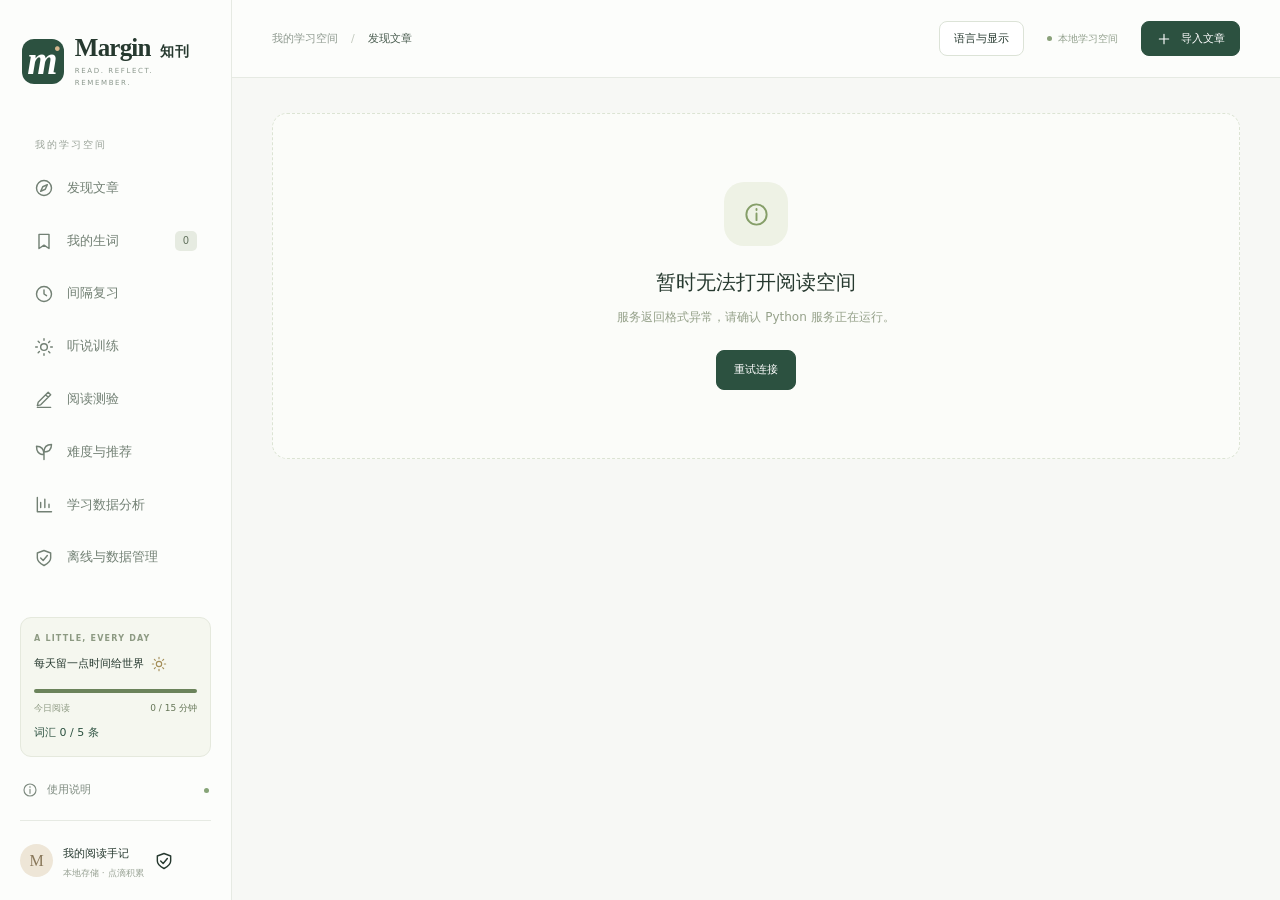
==== commit e785c305: "Add localized reader and writing workspace templates" ====
--- a/templates/index.html
+++ b/templates/index.html
@@ -5,106 +5,151 @@
   <meta name="viewport" content="width=device-width, initial-scale=1.0">
   <meta name="theme-color" content="#254b3e">
   <meta name="description" content="Margin 知刊：阅读外刊、查询生词、记录阅读进度与每日打卡。Python 外刊学习助手。">
-  <title>Margin 知刊 · 外刊学习助手</title>
+  <title data-i18n="Margin 知刊 · 外刊学习助手">Margin 知刊 · 外刊学习助手</title>
   <link rel="icon" href="/static/favicon.svg" type="image/svg+xml">
   <link rel="stylesheet" href="/static/style.css">
   <link rel="stylesheet" href="/static/reader.css">
   <link rel="stylesheet" href="/static/reading-flow.css">
-  <link rel="stylesheet" href="/static/exports.css">
+  <link rel="stylesheet" href="/static/dictionary.css">
+  <link rel="stylesheet" href="/static/assistance.css">
+  <link rel="stylesheet" href="/static/vocabulary.css">
+  <link rel="stylesheet" href="/static/practice.css">
+  <link rel="stylesheet" href="/static/personalization.css">
+  <script src="/static/personalization.js" defer></script>
+  <link rel="stylesheet" href="/static/analytics.css">
+  <script src="/static/analytics.js" defer></script>
+  <link rel="stylesheet" href="/static/data-management.css">
+  <script src="/static/data-management.js" defer></script>
+  <script src="/static/listening.js" defer></script>
+  <script src="/static/exercises.js" defer></script>
+  <script src="/static/wordbook.js" defer></script>
+  <script src="/static/srs.js" defer></script>
+  <script src="/static/assistance.js" defer></script>
+  <script src="/static/dictionary.js" defer></script>
   <script src="/static/reader.js" defer></script>
   <script src="/static/reading-flow.js" defer></script>
-  <script src="/static/exports.js" defer></script>
+  <link rel="stylesheet" href="/static/study-plans.css">
+  <script src="/static/study-plans.js" defer></script>
+  <link rel="stylesheet" href="/static/accessibility.css">
+  <script src="/static/interface.js" defer></script>
   <script src="/static/app.js" defer></script>
 </head>
 <body data-reader-defaults="{{ reader_defaults|tojson|forceescape }}">
+  <a class="skip-link" data-skip="app" href="#app" data-i18n="skip">跳到主要内容</a>
   <div class="app-shell">
-    <aside class="sidebar" aria-label="主导航">
-      <a class="brand" href="#library" aria-label="Margin 知刊首页"><span class="brand-mark">m<span>·</span></span><span><strong>Margin<span class="brand-cn">知刊</span></strong><small>READ. REFLECT. REMEMBER.</small></span></a>
-      <div class="workspace-label">我的学习空间</div>
-      <nav class="nav-list">
-        <a href="#library" data-nav="library" aria-label="发现文章" title="发现文章"><span data-icon="compass"></span><span>发现文章</span></a>
-        <a href="#vocabulary" data-nav="vocabulary" aria-label="我的生词" title="我的生词"><span data-icon="bookmark"></span><span>我的生词</span><span class="nav-count" id="word-count">0</span></a>
-        <a href="#activity" data-nav="activity" aria-label="学习足迹" title="学习足迹"><span data-icon="calendar"></span><span>学习足迹</span></a>
-        <a href="#exports" data-nav="exports" aria-label="导出与联动" title="导出与联动"><span data-icon="arrow-right"></span><span>导出与联动</span></a>
+    <aside class="sidebar">
+      <a class="brand" href="#library" aria-label="Margin 知刊首页" data-i18n-aria-label="Margin 知刊首页"><span class="brand-mark">m<span>·</span></span><span><strong>Margin<span class="brand-cn">知刊</span></strong><small>READ. REFLECT. REMEMBER.</small></span></a>
+      <div class="workspace-label" data-i18n="我的学习空间">我的学习空间</div>
+      <nav class="nav-list" aria-label="主导航" data-i18n-aria-label="主导航">
+        <a href="#library" data-nav="library" aria-label="发现文章" data-i18n-aria-label="发现文章" title="发现文章" data-i18n-title="发现文章"><span data-icon="compass"></span><span data-i18n="发现文章">发现文章</span></a>
+        <a href="#vocabulary" data-nav="vocabulary" aria-label="我的生词" data-i18n-aria-label="我的生词" title="我的生词" data-i18n-title="我的生词"><span data-icon="bookmark"></span><span data-i18n="我的生词">我的生词</span><span class="nav-count" id="word-count">0</span></a>
+        <a href="#review" data-nav="review" aria-label="间隔复习" data-i18n-aria-label="间隔复习" title="间隔复习" data-i18n-title="间隔复习"><span data-icon="clock"></span><span data-i18n="间隔复习">间隔复习</span></a>
+        <a href="#listening" data-nav="listening" aria-label="听说训练" data-i18n-aria-label="听说训练" title="听说训练" data-i18n-title="听说训练"><span data-icon="sun"></span><span data-i18n="听说训练">听说训练</span></a>
+        <a href="#exercises" data-nav="exercises" aria-label="阅读测验" data-i18n-aria-label="阅读测验" title="阅读测验" data-i18n-title="阅读测验"><span data-icon="pen"></span><span data-i18n="阅读测验">阅读测验</span></a>
+        <a href="#personalization" data-nav="personalization" aria-label="难度与推荐" data-i18n-aria-label="难度与推荐" title="难度与推荐" data-i18n-title="难度与推荐"><span data-icon="plant"></span><span data-i18n="难度与推荐">难度与推荐</span></a>
+        <a href="#analytics" data-nav="analytics" aria-label="学习数据分析" data-i18n-aria-label="学习数据分析" title="学习数据分析" data-i18n-title="学习数据分析"><span data-icon="chart"></span><span data-i18n="学习数据分析">学习数据分析</span></a>
+        <a href="#data" data-nav="data" aria-label="离线与数据管理" data-i18n-aria-label="离线与数据管理" title="离线与数据管理" data-i18n-title="离线与数据管理"><span data-icon="shield"></span><span data-i18n="离线与数据管理">离线与数据管理</span></a>
+        <a href="#plans" data-nav="plans" aria-label="学习计划" data-i18n-aria-label="学习计划" title="学习计划" data-i18n-title="学习计划"><span data-icon="check"></span><span data-i18n="学习计划">学习计划</span></a>
+        <a href="/writing" aria-label="多端写作" data-i18n-aria-label="writing.title" title="多端写作" data-i18n-title="writing.title"><span data-icon="pen"></span><span data-i18n="writing.title">多端写作</span></a>
+        <a href="#activity" data-nav="activity" aria-label="学习足迹" data-i18n-aria-label="学习足迹" title="学习足迹" data-i18n-title="学习足迹"><span data-icon="calendar"></span><span data-i18n="学习足迹">学习足迹</span></a>
       </nav>
       <div class="sidebar-bottom">
-        <div class="daily-card"><span class="eyebrow">A LITTLE, EVERY DAY</span><div class="daily-title">每天留一点时间给世界<span data-icon="sun"></span></div><div class="daily-progress"><span id="daily-bar"></span></div><div class="daily-meta"><span>今日阅读</span><strong id="daily-minutes">0 / 15 分钟</strong></div></div>
-        <button class="settings-link" data-action="settings" aria-label="使用说明"><span data-icon="info"></span>使用说明<span class="status-dot"></span></button>
-        <div class="local-profile"><span class="avatar">M</span><div><strong>我的阅读手记</strong><small>本地存储 · 点滴积累</small></div><span data-icon="shield"></span></div>
+        <div class="daily-card"><span class="eyebrow">A LITTLE, EVERY DAY</span><div class="daily-title"><span data-i18n="每天留一点时间给世界">每天留一点时间给世界</span><span data-icon="sun"></span></div><div class="daily-progress"><span id="daily-bar"></span></div><div class="daily-meta"><span data-i18n="今日阅读">今日阅读</span><strong id="daily-minutes">0 / 15 分钟</strong></div><a id="daily-vocabulary" class="daily-goal-link" href="#plans">词汇 0 / 5 条</a></div>
+        <button class="settings-link" data-action="settings" aria-label="使用说明" data-i18n-aria-label="使用说明"><span data-icon="info"></span><span data-i18n="使用说明">使用说明</span><span class="status-dot"></span></button>
+        <div class="local-profile"><span class="avatar">M</span><div><strong data-i18n="我的阅读手记">我的阅读手记</strong><small data-i18n="本地存储 · 点滴积累">本地存储 · 点滴积累</small></div><span data-icon="shield"></span></div>
       </div>
     </aside>
     <main class="main-shell">
-      <header class="topbar"><div class="breadcrumb"><span>我的学习空间</span><span class="breadcrumb-slash">/</span><strong id="page-label">发现文章</strong></div><div class="top-actions"><span class="local-badge"><i></i>本地学习空间</span><button class="button primary small" data-action="import"><span data-icon="plus"></span>导入文章</button></div></header>
-      <div id="app" class="page-content" aria-live="polite"><div class="loading-screen"><span class="spinner"></span><p>正在翻开你的阅读空间…</p></div></div>
+      <header class="topbar"><div class="breadcrumb"><span data-i18n="我的学习空间">我的学习空间</span><span class="breadcrumb-slash">/</span><strong id="page-label">发现文章</strong></div><div class="top-actions"><button class="button small" type="button" data-display-settings data-i18n="display.settings">语言与显示</button><span class="local-badge"><i></i><span id="network-status-text">本地学习空间</span></span><button class="button primary small" data-action="import"><span data-icon="plus"></span><span data-i18n="导入文章">导入文章</span></button></div></header>
+      <div id="data-changed-banner" class="data-changed-banner" role="alert" hidden><span data-i18n="学习数据已在另一页面还原，本页旧操作已暂停。重新载入后继续使用。">学习数据已在另一页面还原，本页旧操作已暂停。重新载入后继续使用。</span><button class="button small" data-action="reload-data" data-i18n="重新载入">重新载入</button></div>
+      <div id="app" class="page-content" tabindex="-1" role="region" aria-labelledby="page-label"><div class="loading-screen"><span class="spinner"></span><p data-i18n="正在翻开你的阅读空间…">正在翻开你的阅读空间…</p></div></div>
+      <div id="route-status" class="visually-hidden" role="status"></div>
     </main>
   </div>
 
-  <dialog id="import-dialog" class="modal import-modal">
-    <div class="modal-heading"><div><span class="eyebrow">MAKE IT YOUR READING</span><h2>把好文章，带到这里</h2></div><button class="icon-button" data-action="close-dialog" aria-label="关闭导入窗口"><span data-icon="close"></span></button></div>
-    <div class="segmented import-tabs"><button class="active" data-import-tab="paste" type="button">粘贴正文</button><button data-import-tab="url" type="button">网页链接</button></div>
+  <dialog id="import-dialog" class="modal import-modal" aria-labelledby="import-dialog-title">
+    <div class="modal-heading"><div><span class="eyebrow">MAKE IT YOUR READING</span><h2 id="import-dialog-title" data-i18n="把好文章，带到这里">把好文章，带到这里</h2></div><button class="icon-button" data-action="close-dialog" aria-label="关闭导入窗口" data-i18n-aria-label="关闭导入窗口"><span data-icon="close"></span></button></div>
+    <div class="segmented import-tabs"><button class="active" data-import-tab="paste" type="button" data-i18n="粘贴正文">粘贴正文</button><button data-import-tab="url" type="button" data-i18n="网页链接">网页链接</button></div>
     <form id="import-form">
-      <div id="paste-fields"><label>文章标题<input name="title" maxlength="250" placeholder="Give your reading a title" required></label><label>英文正文<textarea name="content" rows="7" maxlength="100000" placeholder="粘贴至少 40 个英文单词。空行会保留为段落。" required></textarea></label><label>来源（选填）<input name="source" maxlength="100" placeholder="例如：BBC / The Guardian / 个人笔记"></label></div>
-      <div id="url-fields" hidden><label>文章链接<input name="url" type="url" maxlength="2048" placeholder="https://example.com/article" disabled></label><div class="info-note"><span data-icon="info"></span><p>自动提取公开网页的正文。付费、登录或动态加载的页面，请使用粘贴正文；仅导入你有权使用的内容。</p></div></div>
-      <label>文章分类<select name="category"><option>其他</option><option>科技</option><option>文化</option><option>科学</option><option>生活</option><option>环境</option></select></label>
+      <div id="paste-fields"><label><span data-i18n="文章标题">文章标题</span><input name="title" maxlength="250" placeholder="Give your reading a title" required></label><label><span data-i18n="英文正文">英文正文</span><textarea name="content" rows="7" maxlength="100000" placeholder="粘贴至少 40 个英文单词。空行会保留为段落。" data-i18n-placeholder="粘贴至少 40 个英文单词。空行会保留为段落。" required></textarea></label><label><span data-i18n="来源（选填）">来源（选填）</span><input name="source" maxlength="100" placeholder="例如：BBC / The Guardian / 个人笔记" data-i18n-placeholder="例如：BBC / The Guardian / 个人笔记"></label></div>
+      <div id="url-fields" hidden><label><span data-i18n="文章链接">文章链接</span><input name="url" type="url" maxlength="2048" placeholder="https://example.com/article" disabled></label><div class="info-note"><span data-icon="info"></span><p data-i18n="自动提取公开网页的正文。付费、登录或动态加载的页面，请使用粘贴正文；仅导入你有权使用的内容。">自动提取公开网页的正文。付费、登录或动态加载的页面，请使用粘贴正文；仅导入你有权使用的内容。</p></div></div>
+      <label><span id="import-category-label" data-i18n="文章分类">文章分类</span><select name="category" aria-labelledby="import-category-label"><option value="其他" data-i18n="其他">其他</option><option value="科技" data-i18n="科技">科技</option><option value="文化" data-i18n="文化">文化</option><option value="科学" data-i18n="科学">科学</option><option value="生活" data-i18n="生活">生活</option><option value="环境" data-i18n="环境">环境</option></select></label>
       <p class="form-error" id="import-error" role="alert"></p>
-      <div class="modal-footer"><span>导入后将自动估算阅读难度</span><button type="submit" class="button primary" id="import-submit">导入并开始阅读<span data-icon="arrow-right"></span></button></div>
+      <div class="modal-footer"><span data-i18n="导入后将自动估算阅读难度">导入后将自动估算阅读难度</span><button type="submit" class="button primary" id="import-submit"><span data-i18n="导入并开始阅读">导入并开始阅读</span><span data-icon="arrow-right"></span></button></div>
     </form>
   </dialog>
 
-  <dialog id="settings-dialog" class="modal">
-    <div class="modal-heading"><div><span class="eyebrow">YOUR READING COMPANION</span><h2>让阅读成为日常</h2></div><button class="icon-button" data-action="close-dialog" aria-label="关闭使用说明"><span data-icon="close"></span></button></div>
-    <div class="help-section"><h3>开始你的阅读</h3><ol><li>导入文章或选择示例文章，在阅读工具栏调整字体、排版和主题，也可打开段落目录、专注模式及全屏。</li><li>流畅模式点词先暂存，读完一段再集中处理；精读模式点词打开查词卡片，按需展开释义并加入生词本。阅读器的「操作帮助」中列出了快捷键和手机手势。</li><li>在「我的生词」中增删词条并手动标记掌握度，在「学习足迹」中查看阅读记录和打卡日历。</li></ol></div>
-    <div class="help-section"><h3>关于这个阅读空间</h3><p>所有学习记录保存在本机 <code>instance/margin.sqlite3</code>。阅读时自动保存进度；页面隐藏或停止操作一段时间后暂停计时。打卡日期采用北京时间。</p><p>内置英汉词库优先查询，未收录的词联网查询英英词典。文章难度由阅读易读度估算，仅供选文参考。</p></div>
+  <dialog id="settings-dialog" class="modal" aria-labelledby="help-dialog-title">
+    <div class="modal-heading"><div><span class="eyebrow">YOUR READING COMPANION</span><h2 id="help-dialog-title" data-i18n="让阅读成为日常">让阅读成为日常</h2></div><button class="icon-button" data-action="close-dialog" aria-label="关闭使用说明" data-i18n-aria-label="关闭使用说明"><span data-icon="close"></span></button></div>
+    <div class="help-section"><h3 data-i18n="开始你的阅读">开始你的阅读</h3><ol><li data-i18n="导入文章或选择示例文章，在阅读工具栏调整字体、排版和主题，也可打开段落目录、专注模式及全屏。">导入文章或选择示例文章，在阅读工具栏调整字体、排版和主题，也可打开段落目录、专注模式及全屏。</li><li data-i18n="流畅模式点词先暂存，读完一段再集中处理；精读模式点词打开查词卡片，按需展开释义并加入生词本。阅读器的「操作帮助」中列出了快捷键和手机手势。">流畅模式点词先暂存，读完一段再集中处理；精读模式点词打开查词卡片，按需展开释义并加入生词本。阅读器的「操作帮助」中列出了快捷键和手机手势。</li><li data-i18n="在「我的生词」中整理词书、义项、原句和媒体卡片，批量导入导出；在「间隔复习」中进行卡片、挖空、听音和拼写练习，按记忆表现评分，也可手动标记掌握度，在「学习足迹」中查看阅读记录和打卡日历。">在「我的生词」中整理词书、义项、原句和媒体卡片，批量导入导出；在「间隔复习」中进行卡片、挖空、听音和拼写练习，按记忆表现评分，也可手动标记掌握度，在「学习足迹」中查看阅读记录和打卡日历。</li></ol></div>
+    <div class="help-section"><h3 data-i18n="关于这个阅读空间">关于这个阅读空间</h3><p>阅读、词汇和打卡记录保存在本机 <code>instance/margin.sqlite3</code>。阅读时自动保存进度；页面隐藏或停止操作一段时间后暂停计时。打卡日期采用北京时间。</p><p data-i18n="内置英汉词库优先查询，未收录的词联网查询英英词典。文章难度由阅读易读度估算，仅供选文参考。">内置英汉词库优先查询，未收录的词联网查询英英词典。文章难度由阅读易读度估算，仅供选文参考。</p></div>
   </dialog>
 
-  <dialog id="word-dialog" class="modal">
-    <div class="modal-heading"><div><span class="eyebrow">A WORD WORTH KEEPING</span><h2 id="word-dialog-title">添加生词</h2></div><button class="icon-button" data-action="close-dialog" aria-label="关闭生词编辑"><span data-icon="close"></span></button></div>
-    <form id="word-form"><label>英文单词<input name="word" pattern="[A-Za-z]+(['’\-][A-Za-z]+)*" maxlength="60" required placeholder="例如：perspective"></label><label>释义<textarea name="meaning" rows="3" maxlength="3000" required placeholder="写下你对这个词的理解"></textarea></label><label>学习笔记（选填）<textarea name="note" rows="3" maxlength="2000" placeholder="搭配、联想，或你自己的例句"></textarea></label><p class="form-error" id="word-error" role="alert"></p><div class="modal-footer"><span>可在生词本中标记掌握程度</span><button class="button primary" type="submit">保存生词<span data-icon="check"></span></button></div></form>
+  <dialog id="word-dialog" class="modal" aria-labelledby="word-dialog-title">
+    <div class="modal-heading"><div><span class="eyebrow">A WORD WORTH KEEPING</span><h2 id="word-dialog-title" data-i18n="添加生词">添加生词</h2></div><button class="icon-button" data-action="close-dialog" aria-label="关闭生词编辑" data-i18n-aria-label="关闭生词编辑"><span data-icon="close"></span></button></div>
+    <form id="word-form"><label><span data-i18n="英文单词或短语">英文单词或短语</span><input name="word" pattern="[A-Za-z]+(['’\-][A-Za-z]+)*( [A-Za-z]+(['’\-][A-Za-z]+)*){0,5}" maxlength="60" required placeholder="例如：perspective" data-i18n-placeholder="例如：perspective"></label><label><span data-i18n="释义">释义</span><textarea name="meaning" rows="3" maxlength="3000" required placeholder="写下你对这个词的理解" data-i18n-placeholder="写下你对这个词的理解"></textarea></label><label><span data-i18n="学习笔记（选填）">学习笔记（选填）</span><textarea name="note" rows="3" maxlength="2000" placeholder="搭配、联想，或你自己的例句" data-i18n-placeholder="搭配、联想，或你自己的例句"></textarea></label><p class="form-error" id="word-error" role="alert"></p><div class="modal-footer"><span data-i18n="可在生词本中标记掌握程度">可在生词本中标记掌握程度</span><button class="button primary" type="submit"><span data-i18n="保存生词">保存生词</span><span data-icon="check"></span></button></div></form>
   </dialog>
 
-  <dialog id="confirm-dialog" class="modal compact"><div class="modal-heading"><h2>删除这条记录？</h2><button class="icon-button" data-action="cancel-confirm" aria-label="取消删除"><span data-icon="close"></span></button></div><p id="confirm-message"></p><div class="modal-footer"><button class="button" data-action="cancel-confirm">保留记录</button><button class="button danger" data-action="accept-confirm">确认删除</button></div></dialog>
+  <dialog id="confirm-dialog" class="modal compact" aria-labelledby="confirm-dialog-title" aria-describedby="confirm-message"><div class="modal-heading"><h2 id="confirm-dialog-title" data-i18n="删除这条记录？">删除这条记录？</h2><button class="icon-button" data-action="cancel-confirm" aria-label="取消删除" data-i18n-aria-label="取消删除"><span data-icon="close"></span></button></div><p id="confirm-message"></p><div class="modal-footer"><button class="button" data-action="cancel-confirm" data-i18n="保留记录">保留记录</button><button class="button danger" data-action="accept-confirm" data-i18n="确认删除">确认删除</button></div></dialog>
 
   <dialog id="reader-settings-dialog" class="modal reader-settings-modal" aria-labelledby="reader-settings-title">
-    <div class="modal-heading"><div><span class="eyebrow">MAKE ROOM FOR READING</span><h2 id="reader-settings-title">阅读设置</h2></div><button class="icon-button" data-reader-action="close-dialog" aria-label="关闭阅读设置">✕</button></div>
+    <div class="modal-heading"><div><span class="eyebrow">MAKE ROOM FOR READING</span><h2 id="reader-settings-title" data-i18n="阅读设置">阅读设置</h2></div><button class="icon-button" data-reader-action="close-dialog" aria-label="关闭阅读设置" data-i18n-aria-label="关闭阅读设置">✕</button></div>
     <div class="reader-setting-grid">
-      <label>正文字体<select data-reader-setting="font_family"><option value="serif">Georgia · 书卷衬线</option><option value="classic">Times New Roman · 经典衬线</option><option value="sans">Arial · 清晰无衬线</option><option value="mono">Consolas · 等宽字体</option></select></label>
-      <label>正文排版<select data-reader-setting="layout"><option value="single">单栏</option><option value="double">双栏 · 每行先左后右</option></select></label>
-      <label>字号 <output data-reader-output="font_size"></output><input type="range" data-reader-setting="font_size" min="16" max="28" step="1"></label>
-      <label>行距 <output data-reader-output="line_height"></output><input type="range" data-reader-setting="line_height" min="1.4" max="2.4" step="0.1"></label>
-      <label>正文最大宽度 <output data-reader-output="content_width"></output><input type="range" data-reader-setting="content_width" min="560" max="1200" step="20"></label>
-      <label>段落间距 <output data-reader-output="paragraph_spacing"></output><input type="range" data-reader-setting="paragraph_spacing" min="0.5" max="3" step="0.05"></label>
+      <label><span data-i18n="正文字体">正文字体</span><select data-reader-setting="font_family"><option value="serif" data-i18n="Georgia · 书卷衬线">Georgia · 书卷衬线</option><option value="classic" data-i18n="Times New Roman · 经典衬线">Times New Roman · 经典衬线</option><option value="sans" data-i18n="Arial · 清晰无衬线">Arial · 清晰无衬线</option><option value="mono" data-i18n="Consolas · 等宽字体">Consolas · 等宽字体</option></select></label>
+      <label><span data-i18n="正文排版">正文排版</span><select data-reader-setting="layout"><option value="single" data-i18n="单栏">单栏</option><option value="double" data-i18n="双栏 · 每行先左后右">双栏 · 每行先左后右</option></select></label>
+      <label><span data-i18n="字号">字号</span> <output data-reader-output="font_size"></output><input type="range" data-reader-setting="font_size" min="16" max="28" step="1"></label>
+      <label><span data-i18n="行距">行距</span> <output data-reader-output="line_height"></output><input type="range" data-reader-setting="line_height" min="1.4" max="2.4" step="0.1"></label>
+      <label><span data-i18n="正文最大宽度">正文最大宽度</span> <output data-reader-output="content_width"></output><input type="range" data-reader-setting="content_width" min="560" max="1200" step="20"></label>
+      <label><span data-i18n="段落间距">段落间距</span> <output data-reader-output="paragraph_spacing"></output><input type="range" data-reader-setting="paragraph_spacing" min="0.5" max="3" step="0.05"></label>
     </div>
-    <fieldset class="reader-theme-options"><legend>阅读主题</legend><label><input type="radio" name="reader-theme" value="light" data-reader-setting="theme">浅色</label><label><input type="radio" name="reader-theme" value="dark" data-reader-setting="theme">深色</label><label><input type="radio" name="reader-theme" value="sepia" data-reader-setting="theme">护眼</label></fieldset>
-    <div class="reader-switches"><label><input type="checkbox" data-reader-setting="paragraph_numbers">显示段落编号</label><label><input type="checkbox" data-reader-setting="focus_mode">专注模式</label><label><input type="checkbox" data-reader-setting="shortcuts_enabled">启用阅读快捷键</label><label><input type="checkbox" data-reader-setting="gestures_enabled">启用手机左右轻扫</label></div>
-    <p class="reader-setting-note">宽度会适应当前窗口；正文区域不足 680 px 时，双栏自动显示为单栏。字体使用本机可用字体，无需下载。</p>
-    <fieldset class="flow-settings"><legend>阅读与学习节奏</legend>
+    <fieldset class="reader-theme-options"><legend data-i18n="阅读主题">阅读主题</legend><label><input type="radio" name="reader-theme" value="light" data-reader-setting="theme"><span data-i18n="浅色">浅色</span></label><label><input type="radio" name="reader-theme" value="dark" data-reader-setting="theme"><span data-i18n="深色">深色</span></label><label><input type="radio" name="reader-theme" value="sepia" data-reader-setting="theme"><span data-i18n="护眼">护眼</span></label></fieldset>
+    <div class="reader-switches"><label><input type="checkbox" data-reader-setting="paragraph_numbers"><span data-i18n="显示段落编号">显示段落编号</span></label><label><input type="checkbox" data-reader-setting="focus_mode"><span data-i18n="专注模式">专注模式</span></label><label><input type="checkbox" data-reader-setting="shortcuts_enabled"><span data-i18n="启用阅读快捷键">启用阅读快捷键</span></label><label><input type="checkbox" data-reader-setting="gestures_enabled"><span data-i18n="启用手机左右轻扫">启用手机左右轻扫</span></label></div>
+    <p class="reader-setting-note" data-i18n="宽度会适应当前窗口；正文区域不足 680 px 时，双栏自动显示为单栏。字体使用本机可用字体，无需下载。">宽度会适应当前窗口；正文区域不足 680 px 时，双栏自动显示为单栏。字体使用本机可用字体，无需下载。</p>
+    <fieldset class="flow-settings"><legend data-i18n="阅读与学习节奏">阅读与学习节奏</legend>
       <div class="reader-setting-grid">
-        <label>阅读模式<select data-reader-setting="reading_mode"><option value="fluent">流畅阅读 · 点词先暂存</option><option value="intensive">精读模式 · 点词打开查词卡片</option></select></label>
-        <label>学习提示密度<select data-reader-setting="hint_density"><option value="quiet">安静 · 手动操作，无主动提示</option><option value="balanced">适中 · 每段首次遇见时标记</option><option value="detailed">详细 · 全部学习词与操作提示</option></select></label>
-        <label>阶段提醒间隔（分钟）<input type="number" data-reader-setting="reminder_minutes" min="0" max="60" step="1" required></label>
+        <label><span data-i18n="阅读模式">阅读模式</span><select data-reader-setting="reading_mode"><option value="fluent" data-i18n="流畅阅读 · 点词先暂存">流畅阅读 · 点词先暂存</option><option value="intensive" data-i18n="精读模式 · 点词打开查词卡片">精读模式 · 点词打开查词卡片</option></select></label>
+        <label><span data-i18n="学习提示密度">学习提示密度</span><select data-reader-setting="hint_density"><option value="quiet" data-i18n="安静 · 手动操作，无主动提示">安静 · 手动操作，无主动提示</option><option value="balanced" data-i18n="适中 · 每段首次遇见时标记">适中 · 每段首次遇见时标记</option><option value="detailed" data-i18n="详细 · 全部学习词与操作提示">详细 · 全部学习词与操作提示</option></select></label>
+        <label><span data-i18n="阶段提醒间隔（分钟）">阶段提醒间隔（分钟）</span><input type="number" data-reader-setting="reminder_minutes" min="0" max="60" step="1" required></label>
       </div>
-      <div class="reader-switches"><label><input type="checkbox" data-reader-setting="definition_collapsed">查词卡片默认折叠释义</label><label><input type="checkbox" data-reader-setting="suppress_mastered">已掌握词减少标记</label></div>
+      <div class="reader-switches"><label><input type="checkbox" data-reader-setting="definition_collapsed"><span data-i18n="查词卡片默认折叠释义">查词卡片默认折叠释义</span></label><label><input type="checkbox" data-reader-setting="suppress_mastered"><span data-i18n="已掌握词减少标记">已掌握词减少标记</span></label></div>
       <p class="reader-setting-note">提醒按本次前台活跃阅读时间计算；弹窗、离开页面或停止操作时暂停。填 0 关闭提醒，安静档也不主动提醒。待查列表中的释义始终按需展开。</p>
     </fieldset>
-    <div class="modal-footer"><span id="reader-settings-status" role="status">设置自动保存在本机</span><button class="button small" data-reader-action="retry-settings" id="retry-reader-settings" hidden>重试保存</button><button class="button small" data-reader-action="reset">恢复默认</button><button class="button primary small" data-reader-action="close-dialog">完成</button></div>
+    <div class="modal-footer"><span id="reader-settings-status" role="status" data-i18n="设置自动保存在本机">设置自动保存在本机</span><button class="button small" data-reader-action="retry-settings" id="retry-reader-settings" hidden data-i18n="重试保存">重试保存</button><button class="button small" data-reader-action="reset" data-i18n="恢复默认">恢复默认</button><button class="button primary small" data-reader-action="close-dialog" data-i18n="完成">完成</button></div>
   </dialog>
   <dialog id="reader-toc-dialog" class="modal reader-toc-modal" aria-labelledby="reader-toc-title">
-    <div class="modal-heading"><div><span class="eyebrow">FIND YOUR PLACE</span><h2 id="reader-toc-title">段落目录</h2></div><button class="icon-button" data-reader-action="close-dialog" aria-label="关闭目录">✕</button></div>
-    <p class="reader-setting-note">按原文段落定位，当前阅读的段落会高亮显示。</p><nav id="reader-toc-list" aria-label="文章段落目录"></nav>
+    <div class="modal-heading"><div><span class="eyebrow">FIND YOUR PLACE</span><h2 id="reader-toc-title" data-i18n="段落目录">段落目录</h2></div><button class="icon-button" data-reader-action="close-dialog" aria-label="关闭目录" data-i18n-aria-label="关闭目录">✕</button></div>
+    <p class="reader-setting-note" data-i18n="按原文段落定位，当前阅读的段落会高亮显示。">按原文段落定位，当前阅读的段落会高亮显示。</p><nav id="reader-toc-list" aria-label="文章段落目录" data-i18n-aria-label="文章段落目录"></nav>
   </dialog>
   <dialog id="reader-help-dialog" class="modal" aria-labelledby="reader-help-title">
-    <div class="modal-heading"><h2 id="reader-help-title">阅读操作帮助</h2><button class="icon-button" data-reader-action="close-dialog" aria-label="关闭阅读操作帮助">✕</button></div>
-    <dl class="reader-shortcuts"><dt><kbd>F</kbd></dt><dd>切换专注模式</dd><dt><kbd>G</kbd></dt><dd>进入或退出全屏</dd><dt><kbd>T</kbd> / <kbd>S</kbd></dt><dd>段落目录 / 阅读设置</dd><dt><kbd>N</kbd> / <kbd>C</kbd></dt><dd>段落编号 / 单双栏</dd><dt><kbd>[</kbd> / <kbd>]</kbd></dt><dd>上一段 / 下一段</dd><dt><kbd>−</kbd> / <kbd>+</kbd></dt><dd>减小 / 增大字号</dd><dt><kbd>Space</kbd> / <kbd>Shift Space</kbd></dt><dd>向下 / 向上翻一屏</dd><dt><kbd>Home</kbd> / <kbd>End</kbd></dt><dd>文章顶部 / 文末</dd><dt><kbd>?</kbd></dt><dd>显示本帮助</dd><dt><kbd>Esc</kbd></dt><dd>关闭弹窗或查词面板；退出全屏或专注模式</dd></dl>
-    <div class="help-section"><h3>手机手势</h3><p>在正文区域向左轻扫进入下一段，向右轻扫返回上一段。上下滑动正常滚动；长按选词和双指缩放保留浏览器原有行为。</p><p>输入文字、使用按钮或打开弹窗时，阅读快捷键不会触发。可在阅读设置中关闭快捷键或手势。全屏需要浏览器支持，并由你主动开启。</p></div>
-    <div class="help-section"><h3>先读懂，再深究</h3><p>流畅阅读中点词会先暂存，不弹出释义。读完一段可点段末的「处理待查词」，也可用工具栏的「本段生词」或「待查词」。精读模式中点词打开查词卡片，点击「展开释义」再查看。任何模式都可以在查词面板主动输入单词。</p><p>待查词按文章与段落保存在本机，刷新后仍在；收藏时保留原文语境。安静档隐藏正文提示，手动查词和待查列表仍然可用。已掌握词默认不再主动标记，但仍可手动查询。</p></div>
+    <div class="modal-heading"><h2 id="reader-help-title" data-i18n="阅读操作帮助">阅读操作帮助</h2><button class="icon-button" data-reader-action="close-dialog" aria-label="关闭阅读操作帮助" data-i18n-aria-label="关闭阅读操作帮助">✕</button></div>
+    <dl class="reader-shortcuts"><dt><kbd>F</kbd></dt><dd data-i18n="切换专注模式">切换专注模式</dd><dt><kbd>G</kbd></dt><dd data-i18n="进入或退出全屏">进入或退出全屏</dd><dt><kbd>T</kbd> / <kbd>S</kbd></dt><dd data-i18n="段落目录 / 阅读设置">段落目录 / 阅读设置</dd><dt><kbd>N</kbd> / <kbd>C</kbd></dt><dd data-i18n="段落编号 / 单双栏">段落编号 / 单双栏</dd><dt><kbd>[</kbd> / <kbd>]</kbd></dt><dd data-i18n="上一段 / 下一段">上一段 / 下一段</dd><dt><kbd>−</kbd> / <kbd>+</kbd></dt><dd data-i18n="减小 / 增大字号">减小 / 增大字号</dd><dt><kbd>Space</kbd> / <kbd>Shift Space</kbd></dt><dd data-i18n="向下 / 向上翻一屏">向下 / 向上翻一屏</dd><dt><kbd>Home</kbd> / <kbd>End</kbd></dt><dd data-i18n="文章顶部 / 文末">文章顶部 / 文末</dd><dt><kbd>?</kbd></dt><dd data-i18n="显示本帮助">显示本帮助</dd><dt><kbd>Esc</kbd></dt><dd data-i18n="关闭弹窗或查词面板；退出全屏或专注模式">关闭弹窗或查词面板；退出全屏或专注模式</dd></dl>
+    <div class="help-section"><h3 data-i18n="手机手势">手机手势</h3><p>在正文区域向左轻扫进入下一段，向右轻扫返回上一段。上下滑动正常滚动；长按选词和双指缩放保留浏览器原有行为。</p><p>输入文字、使用按钮或打开弹窗时，阅读快捷键不会触发。可在阅读设置中关闭快捷键或手势。全屏需要浏览器支持，并由你主动开启。</p></div>
+    <div class="help-section"><h3 data-i18n="先读懂，再深究">先读懂，再深究</h3><p>流畅阅读中点词会先暂存，不弹出释义。读完一段可点段末的「处理待查词」，也可用工具栏的「本段生词」或「待查词」。精读模式中点词打开查词卡片，点击「展开释义」再查看。任何模式都可以在查词面板主动输入单词。</p><p>待查词按文章与段落保存在本机，刷新后仍在；收藏时保留原文语境。安静档隐藏正文提示，手动查词和待查列表仍然可用。已掌握词默认不再主动标记，但仍可手动查询。</p></div>
   </dialog>
   <dialog id="pending-words-dialog" class="modal pending-words-modal" aria-labelledby="pending-words-title">
-    <div class="modal-heading"><div><span class="eyebrow">READ FIRST, LEARN TOGETHER</span><h2 id="pending-words-title">集中处理待查词</h2></div><button class="icon-button" data-flow-action="close-queue" aria-label="关闭待查词">✕</button></div>
-    <label class="pending-filter-label">处理范围<select id="pending-filter" aria-label="待查词段落范围"></select></label>
+    <div class="modal-heading"><div><span class="eyebrow">READ FIRST, LEARN TOGETHER</span><h2 id="pending-words-title" data-i18n="集中处理待查词">集中处理待查词</h2></div><button class="icon-button" data-flow-action="close-queue" aria-label="关闭待查词" data-i18n-aria-label="关闭待查词">✕</button></div>
+    <label class="dictionary-choice"><span data-i18n="待查词词典">待查词词典</span><select data-reader-setting="dictionary_provider" aria-label="待查词词典" data-i18n-aria-label="待查词词典"><option value="auto" data-i18n="自动 · 离线优先">自动 · 离线优先</option><option value="offline" data-i18n="离线英汉 · ECDICT / Margin">离线英汉 · ECDICT / Margin</option><option value="free" data-i18n="在线英英 · Free Dictionary">在线英英 · Free Dictionary</option></select></label>
+    <label class="pending-filter-label"><span data-i18n="处理范围">处理范围</span><select id="pending-filter" aria-label="待查词段落范围" data-i18n-aria-label="待查词段落范围"></select></label>
     <p id="pending-queue-summary" class="reader-setting-note" role="status"></p>
     <div id="pending-word-list"></div>
-    <div class="modal-footer"><button class="button primary" data-flow-action="close-queue">完成，继续阅读</button></div>
+    <div class="modal-footer"><button class="button primary" data-flow-action="close-queue" data-i18n="完成，继续阅读">完成，继续阅读</button></div>
   </dialog>
+  <dialog id="study-dialog" class="modal study-modal" aria-labelledby="study-title">
+    <div class="modal-heading"><div><span class="eyebrow">READ WITH CONTEXT</span><h2 id="study-title" data-i18n="AI 语境释义与翻译辅助">AI 语境释义与翻译辅助</h2></div><button class="icon-button" data-study-action="close" aria-label="关闭 AI 学习面板" data-i18n-aria-label="关闭 AI 学习面板">✕</button></div>
+    <div class="study-tabs"><button class="button small" id="study-kind-context" data-study-action="kind" data-study-kind="context" aria-pressed="true" data-i18n="AI 语境释义">AI 语境释义</button><button class="button small" id="study-kind-translation" data-study-action="kind" data-study-kind="translation" aria-pressed="false" data-i18n="翻译辅助">翻译辅助</button></div>
+    <p id="study-service" class="study-service"></p>
+    <details id="study-setup" class="study-setup" hidden><summary data-i18n="配置 AI 服务">配置 AI 服务</summary><p>在启动 Python 服务前设置服务器环境变量 <code>MARGIN_AI_API_KEY</code> 与 <code>MARGIN_AI_MODEL</code>，选择支持 Responses API 和结构化输出的模型。兼容服务可另设 <code>MARGIN_AI_BASE_URL</code>。完整示例见 README 与 <code>ai.env.example</code>。</p><p>密钥只在服务器使用。点击生成才会发送当前片段及附近上下文；全文按片段逐次处理。生成结果供学习参考。</p></details>
+    <div class="study-controls"><label><span data-i18n="原文段落">原文段落</span><select id="study-paragraph" aria-label="原文段落" data-i18n-aria-label="原文段落"></select></label><label><span data-i18n="处理范围">处理范围</span><select id="study-scope" aria-label="AI 处理范围" data-i18n-aria-label="AI 处理范围"><option value="selection" data-i18n="当前划选 / 单词">当前划选 / 单词</option><option value="sentence" data-i18n="句子">句子</option><option value="paragraph" data-i18n="整段">整段</option><option value="full" data-i18n="全文逐段翻译">全文逐段翻译</option></select></label><label><span data-i18n="解释深度">解释深度</span><select id="study-level" aria-label="解释深度" data-i18n-aria-label="解释深度"><option value="beginner" data-i18n="入门 · 简明解释">入门 · 简明解释</option><option value="intermediate" data-i18n="进阶 · 语法与语境">进阶 · 语法与语境</option><option value="advanced" data-i18n="深入 · 语义与修辞">深入 · 语义与修辞</option></select></label></div>
+    <label id="study-sentence-label" class="study-sentence-label"><span data-i18n="原文句子">原文句子</span><select id="study-sentence" aria-label="原文句子" data-i18n-aria-label="原文句子"></select></label>
+    <blockquote id="study-source-preview" class="study-source-preview" lang="en"></blockquote>
+    <div class="study-actions"><button id="study-generate" class="button primary small" data-study-action="generate" disabled data-i18n="生成语境释义">生成语境释义</button><button id="study-stop" class="button small" data-study-action="stop" hidden data-i18n="停止后续生成">停止后续生成</button><button id="study-reload" class="button small" data-study-action="reload" hidden data-i18n="重新读取">重新读取</button><label class="study-favorites"><input type="checkbox" id="study-favorites"><span data-i18n="仅看收藏译文">仅看收藏译文</span></label></div>
+    <p id="study-message" class="study-message" role="status" aria-live="polite"></p>
+    <div id="study-results"></div>
+    <div class="modal-footer"><span data-i18n="译文按需展开，原文始终保留。">译文按需展开，原文始终保留。</span><button class="button primary small" data-study-action="close" data-i18n="完成，继续阅读">完成，继续阅读</button></div>
+  </dialog>
+  <dialog id="wordbook-dialog" class="modal wb-modal" aria-label="词条与词书管理"></dialog>
+  <dialog id="exercise-author-dialog" class="modal exercise-author-modal" aria-label="手动添加阅读题目"></dialog>
+  <aside id="study-reminders" aria-label="学习提醒" data-i18n-aria-label="学习提醒" aria-live="polite" hidden><ul></ul></aside>
   <div id="toast-region" class="toast-region" role="status" aria-live="polite"></div>
 </body>
 </html>
--- a/static/dictionary.css
+++ b/static/dictionary.css
@@ -0,0 +1,24 @@
+.dictionary-choice { display:block; font-size:12px; color:var(--reader-muted); padding:0 0 14px; }
+.dictionary-choice select { display:block; width:100%; margin-top:7px; font:inherit; font-size:12px; padding:9px 8px; }
+.dictionary-pronunciations { display:grid; gap:7px; margin:14px 0; overflow-wrap:anywhere; }
+.dictionary-pronunciations > div { display:flex; flex-wrap:wrap; gap:6px 10px; }
+.dictionary-pronunciations span { font-size:11px; color:var(--reader-muted); }
+.dictionary-pronunciations strong { font-size:14px; font-weight:500; }
+.dictionary-note { font-size:11px; color:var(--reader-muted); line-height:1.7; }
+.dictionary-knowledge { margin-top:18px; border-top:1px solid var(--reader-border); padding:14px 0 0; font-size:12px; line-height:1.85; overflow-wrap:anywhere; }
+.dictionary-knowledge > summary { font-weight:600; cursor:pointer; color:var(--reader-accent); padding:5px 0; }
+.dictionary-section { margin:15px 0; }
+.dictionary-section h4 { font-size:12px; margin:0 0 8px; color:var(--reader-text); }
+.dictionary-section ul { margin:0; padding-left:18px; }
+.dictionary-section p { white-space:normal; margin:7px 0; }
+.dictionary-section dl { display:grid; grid-template-columns:minmax(40px,auto) 1fr; gap:5px 10px; }
+.dictionary-section dt { font-weight:600; }
+.dictionary-section dd { margin:0; }
+.dictionary-term { display:inline-block; padding:3px 7px; margin:2px 4px 2px 0; border:1px solid var(--reader-border); background:var(--reader-soft); color:var(--reader-accent); border-radius:5px; font:inherit; max-width:100%; overflow-wrap:anywhere; }
+button.dictionary-term { cursor:pointer; }
+button.dictionary-term:hover { text-decoration:underline; }
+.lookup-title h2 { overflow-wrap:anywhere; }
+.dictionary-choice, .dictionary-section { min-width:0; }
+#pending-words-dialog .dictionary-choice { max-width:360px; }
+#pending-words-dialog .dictionary-knowledge { color:var(--reader-text); }
+@media (max-width:600px) { .dictionary-section { font-size:13px; } }
--- a/static/assistance.css
+++ b/static/assistance.css
@@ -0,0 +1,34 @@
+.study-selection-bar { position:absolute; left:18px; bottom:58px; z-index:7; display:flex; flex-wrap:wrap; align-items:center; gap:7px; max-width:calc(100% - 36px); padding:9px 12px; border:1px solid var(--reader-border); border-radius:10px; background:var(--reader-surface); box-shadow:0 6px 25px #0002; }
+.study-selection-bar[hidden] { display:none; }
+.study-selection-bar span { font-size:11px; color:var(--reader-muted); }
+.reader-page { position:relative; }
+.study-modal { width:min(940px,calc(100vw - 32px)); max-width:940px; }
+.study-tabs { display:flex; gap:8px; flex-wrap:wrap; margin-bottom:16px; }
+.study-tabs [aria-pressed="true"] { background:var(--reader-accent); color:var(--reader-on-accent); }
+.study-controls { display:grid; grid-template-columns:minmax(0,2fr) minmax(0,1fr) minmax(0,1fr); gap:12px; margin:12px 0; }
+.study-controls label { min-width:0; font-size:12px; }
+.study-controls select { width:100%; margin-top:6px; min-width:0; }
+.study-sentence-label { font-size:12px; }
+.study-source-preview { border-left:3px solid var(--reader-border); margin:12px 0; padding:10px 14px; max-height:160px; overflow:auto; white-space:pre-wrap; font:14px/1.8 Georgia,serif; overflow-wrap:anywhere; }
+.study-service { color:var(--reader-muted); font-size:12px; line-height:1.8; }
+.study-setup { padding:12px; margin:12px 0; border:1px solid var(--reader-border); border-radius:7px; font-size:12px; }
+.study-setup code { overflow-wrap:anywhere; }
+.study-actions,.study-row-actions { display:flex; gap:8px; align-items:center; flex-wrap:wrap; margin:12px 0; }
+.study-favorites { font-size:12px; display:inline-flex; gap:7px; align-items:center; margin-left:auto; }
+.study-favorites input { width:auto; }
+.study-message { font-size:12px; min-height:24px; color:var(--reader-accent); line-height:1.8; }
+.study-result { border:1px solid var(--reader-border); border-radius:10px; padding:18px; margin:18px 0; overflow-wrap:anywhere; }
+.study-result-meta,.study-draft-note { font-size:11px; color:var(--reader-muted); }
+.study-result section { margin:18px 0; }
+.study-result h4 { font-size:13px; margin:0 0 7px; }
+.study-result p { white-space:pre-wrap; line-height:1.9; font-size:14px; margin:8px 0; }
+.study-result blockquote { margin:14px 0; border-left:2px solid var(--reader-border); padding:8px 12px; background:var(--reader-soft); font:15px/1.8 Georgia,serif; white-space:pre-wrap; }
+.study-translation > summary,.study-original > summary { cursor:pointer; font-size:13px; padding:10px 0; color:var(--reader-accent); }
+.study-translation-pair { display:grid; grid-template-columns:1fr 1fr; gap:18px; }
+.study-editor { display:grid; gap:12px; border-top:1px solid var(--reader-border); padding-top:16px; }
+.study-editor label { font-size:12px; }
+.study-editor textarea { width:100%; margin-top:7px; }
+.study-uncertainty { color:var(--reader-muted); }
+.study-empty { text-align:center; padding:24px 12px; font-size:13px; color:var(--reader-muted); }
+.lookup-study-actions { display:flex; gap:7px; flex-wrap:wrap; margin:16px 0; }
+@media(max-width:650px) { .study-modal { padding:20px 16px; } .study-controls { grid-template-columns:1fr; } .study-translation-pair { grid-template-columns:1fr; gap:0; } .study-result { padding:12px; } .study-favorites { margin-left:0; } }
--- a/static/vocabulary.css
+++ b/static/vocabulary.css
@@ -0,0 +1,6 @@
+/* Wordbooks and recall practice, using the application's local theme. */
+.wb-toolbar,.wb-pagination,.wb-row-actions{display:flex;align-items:center;gap:9px;flex-wrap:wrap}.wb-toolbar{margin:20px 0}.wb-toolbar>input{flex:1;min-width:120px}.wb-toolbar>select{width:auto;max-width:100%}.wb-toolbar>span{font-size:12px;color:var(--muted)}.wb-filters{display:grid;grid-template-columns:minmax(150px,2fr) repeat(3,minmax(100px,1fr));gap:12px;margin:22px 0}.wb-filters label{font-size:11px}.wb-list{border:1px solid var(--line);border-radius:13px;background:var(--surface);overflow:hidden}.wb-row{display:grid;grid-template-columns:25px minmax(100px,1fr) minmax(130px,1.4fr) minmax(130px,.8fr);gap:16px;padding:22px;border-bottom:1px solid var(--line);align-items:center}.wb-row:last-child{border:0}.wb-select input,.wb-check input,.wb-memberships input{width:auto;margin:0;accent-color:var(--green)}.wb-word{font:26px/1.2 Georgia,serif;overflow-wrap:anywhere;padding:0;text-align:left;color:var(--green)}.wb-word:hover{text-decoration:underline}.wb-row small{display:block;font-size:11px;color:var(--muted);margin-top:7px;overflow-wrap:anywhere}.wb-meaning{white-space:pre-wrap;overflow-wrap:anywhere;max-height:110px;overflow:auto;font-size:13px}.wb-chips{display:flex;flex-wrap:wrap;gap:5px;margin-top:8px}.wb-chips span{font-size:10px;background:var(--green-soft);border-radius:4px;padding:2px 6px;overflow-wrap:anywhere}.wb-row-actions{justify-content:flex-end}.wb-row-actions .button{padding:5px 8px;font-size:10px;min-height:30px}.wb-pagination{margin:20px 0;justify-content:center;font-size:12px}.wb-hint{font-size:12px;color:var(--muted);margin:12px 0;line-height:1.8}.wb-collections,.srs-settings{padding:20px;border:1px solid var(--line);border-radius:12px;background:var(--surface);margin:24px 0}.wb-collections summary,.srs-settings summary{cursor:pointer;font-weight:600}.wb-collection-list>div{display:flex;gap:8px;align-items:center;margin:12px 0;flex-wrap:wrap}.wb-collection-list>div>input{width:auto;min-width:80px;flex:1}.wb-collection-list>div>span{font-size:11px;color:var(--muted)}.wb-modal{width:780px;max-width:calc(100vw - 28px);max-height:90dvh;overflow-y:auto}.wb-modal h3{font-size:15px}.wb-modal h3 small{font-size:11px;color:var(--muted);font-weight:400}.wb-modal label{margin:12px 0}.wb-modal p,.wb-modal pre{overflow-wrap:anywhere;white-space:pre-wrap}.wb-fieldset{padding:0;border:0;min-width:0}.wb-two{display:grid;grid-template-columns:1fr 1fr;gap:16px}.wb-section{border-top:1px solid var(--line);padding:20px 0 5px;margin-top:15px}.wb-block{padding:14px;border:1px solid var(--line);border-radius:9px;margin:12px 0;background:var(--bg)}.wb-memberships{display:flex;flex-wrap:wrap;gap:8px 20px}.wb-memberships label,.wb-check{display:flex;align-items:center;gap:8px}.wb-card{padding:12px;border:1px solid var(--line);border-radius:8px;margin:10px 0;overflow:hidden}.wb-card img,.srs-back img{display:block;max-width:100%;max-height:270px;object-fit:contain;margin:12px 0}.wb-card audio,.srs-back audio{max-width:100%;display:block;margin:10px 0}.wb-card p{white-space:pre-wrap}.wb-card small{display:block;color:var(--muted);overflow-wrap:anywhere}#wb-import-preview{margin:20px 0;color:var(--green)}#wb-conflict{padding:12px;background:var(--orange-soft)}#wb-conflict:empty{display:none}.srs-page{max-width:1100px}.srs-page .wb-filters{grid-template-columns:1fr 1fr auto;align-items:end}.srs-page .wb-filters>.button{height:45px}.srs-card{background:var(--surface);border:1px solid var(--line);border-radius:16px;padding:28px;margin:20px 0;box-shadow:var(--shadow)}.srs-card-label{display:flex;justify-content:space-between;gap:10px;font-size:11px;color:var(--muted)}.srs-front{padding:40px 12px;text-align:center;min-height:200px;display:flex;flex-direction:column;align-items:center;justify-content:center;gap:16px}.srs-front .srs-word{font:48px Georgia,serif;overflow-wrap:anywhere;max-width:100%}.srs-front>p{color:var(--muted)}.srs-front label{width:min(100%,400px);text-align:left}.srs-front blockquote{font:24px/1.8 Georgia,serif;margin:0;overflow-wrap:anywhere;white-space:pre-wrap}.srs-front .srs-meaning{font-size:18px;color:var(--ink);white-space:pre-wrap}.srs-reveal{display:flex;margin:0 auto 20px}.srs-back{border-top:1px dashed var(--line);padding-top:22px}.srs-back>h2{font:32px Georgia,serif;overflow-wrap:anywhere}.srs-back blockquote{margin:15px 0;padding:14px 18px;background:var(--green-soft);border-left:3px solid #9eae90;border-radius:6px;white-space:pre-wrap;overflow-wrap:anywhere}.srs-back cite{font-size:11px;color:var(--muted)}.srs-sense{margin:15px 0;white-space:pre-wrap;overflow-wrap:anywhere}.srs-sense>strong{font-size:11px;color:var(--muted)}.srs-back details{padding:12px 0;border-bottom:1px solid var(--line)}.srs-note{white-space:pre-wrap;overflow-wrap:anywhere}.srs-grades{display:grid;grid-template-columns:repeat(4,1fr);gap:10px}.srs-grades .button{display:flex;flex-direction:column;gap:3px}.srs-grades small{font-size:10px;font-weight:400}.srs-settings form{display:flex;gap:15px;align-items:end;margin:16px 0;flex-wrap:wrap}.srs-settings form label{flex:1;min-width:100px}.srs-settings p{font-size:12px;color:var(--muted)}#srs-message{color:var(--green);font-size:13px;min-height:21px}#srs-spelling-result{color:var(--green);background:var(--green-soft);padding:12px;margin:12px 0}
+@media(max-width:1000px){.wb-row{grid-template-columns:20px 1fr 1fr}.wb-row-actions{grid-column:2/-1;justify-content:flex-start}.wb-filters{grid-template-columns:1fr 1fr}.srs-card{padding:22px}}
+@media(max-width:600px){.wb-row{grid-template-columns:20px minmax(0,1fr);gap:10px;padding:16px}.wb-row>div:nth-child(3){grid-column:2}.wb-row-actions{grid-column:2}.wb-filters,.srs-page .wb-filters{grid-template-columns:minmax(0,1fr)}.wb-page .page-intro,.srs-page .page-intro{flex-wrap:wrap}.wb-two{grid-template-columns:minmax(0,1fr);gap:0}.wb-modal{padding:20px 16px}.wb-block{padding:10px}.srs-card{padding:18px 14px}.srs-front{padding:30px 0}.srs-front .srs-word{font-size:36px}.srs-front blockquote{font-size:21px}.srs-card-label{flex-wrap:wrap}.srs-grades{grid-template-columns:1fr 1fr}.wb-collections,.srs-settings{padding:15px}.wb-toolbar{gap:7px}.wb-row .wb-word{font-size:25px}.wb-pagination{font-size:10px}.srs-back blockquote{padding:12px}}
+
+.srs-queue{margin:18px 0;font-size:12px}.srs-queue>summary{cursor:pointer;color:var(--green)}.srs-queue .button{overflow-wrap:anywhere;text-align:left;max-width:100%;white-space:normal}.srs-queue [aria-pressed="true"]{background:var(--green-soft);border-color:var(--green)}
--- a/static/practice.css
+++ b/static/practice.css
@@ -0,0 +1,6 @@
+/* Listening, speaking and reading practice share the local learning-space theme. */
+.practice-page{max-width:1240px}.practice-tabs,.practice-toolbar{display:flex;align-items:center;flex-wrap:wrap;gap:9px;margin:15px 0}.practice-tabs [aria-pressed="true"]{background:var(--green);color:white;border-color:var(--green)}.practice-message{min-height:24px;font-size:13px;white-space:pre-wrap;overflow-wrap:anywhere;color:var(--green);margin:15px 0}.practice-panel{background:var(--surface);border:1px solid var(--line);border-radius:14px;padding:24px;margin:20px 0;min-width:0}.practice-panel h2{font-size:20px;font-weight:500;margin:0 0 18px}.practice-grid{display:grid;grid-template-columns:repeat(3,minmax(0,1fr));gap:15px;margin:15px 0}.practice-grid:has(>label:nth-child(2):last-child){grid-template-columns:repeat(2,minmax(0,1fr))}.practice-fieldset{border:0;padding:0;margin:0;min-width:0}.practice-fieldset label{margin:12px 0}.practice-fieldset[disabled]{opacity:.75}.practice-fieldset textarea{resize:vertical}.practice-check{display:flex;gap:9px;align-items:center;font-size:12px;font-weight:400;margin:14px 0}.practice-check>input{width:auto;margin:0;flex:none;accent-color:var(--green)}.practice-source{font:20px/1.85 Georgia,serif;white-space:pre-wrap;overflow-wrap:anywhere;padding:18px;background:var(--green-soft);border-radius:9px;margin:18px 0}.practice-reference{font-size:12px;margin-top:20px;color:var(--muted)}.practice-reference summary{cursor:pointer;color:var(--ink)}.practice-reference>input{margin-top:12px}.practice-reference>p{margin:12px 0}.practice-hint{font-size:12px;line-height:1.8;color:var(--muted);margin:12px 0;overflow-wrap:anywhere}.practice-panel audio,.practice-feedback audio{max-width:100%;display:block;margin:15px 0}.practice-gap-source{font:21px/2.8 Georgia,serif;overflow-wrap:anywhere;margin:20px 0}.practice-gap-source input{width:140px;max-width:100%;display:inline-block;font:18px var(--font);margin:0 8px;border-bottom:2px solid var(--green);border-radius:6px;padding:7px}.practice-feedback{border-top:1px solid var(--line);margin:22px 0 0;padding-top:20px}.practice-feedback h3{font-size:17px;margin:10px 0}.practice-diff{margin:18px 0;border:1px solid var(--line);border-radius:8px;overflow:hidden}.practice-diff>div{display:grid;grid-template-columns:1fr 1fr;gap:15px;padding:9px 14px;border-bottom:1px solid var(--line);white-space:pre-wrap;overflow-wrap:anywhere;font-size:13px}.practice-diff>div:last-child{border:0}.diff-delete,.diff-replace{background:#fbeee6}.diff-insert{background:#f7f0d9}.diff-equal{background:var(--green-soft)}.practice-panel>summary{cursor:pointer;font-weight:500;overflow-wrap:anywhere}.practice-panel>summary+.practice-feedback{margin-top:18px}.practice-history-row{display:flex;justify-content:space-between;gap:20px;align-items:center;border-top:1px solid var(--line);padding:18px 0;overflow-wrap:anywhere}.practice-history-row small{font-size:11px;color:var(--muted)}.practice-history-row>button{flex:none}.practice-table-wrap{overflow-x:auto;max-width:100%;margin:20px 0}.practice-table{width:100%;border-collapse:collapse;font-size:13px;text-align:left}.practice-table th,.practice-table td{padding:12px;border-bottom:1px solid var(--line)}.practice-table th{color:var(--muted);font-size:11px}.reading-stage-list{margin:18px 0}.reading-session-bar{display:flex;flex-wrap:wrap;align-items:center;gap:12px;background:var(--green-soft);border:1px solid var(--line);border-radius:10px;padding:14px 18px;margin:20px 0}.reading-session-bar>span{font-size:12px}.reading-session-bar>button{margin-left:auto}.reading-workspace{display:grid;grid-template-columns:minmax(0,1fr) minmax(0,1.1fr);gap:24px;align-items:start}.reading-workspace>aside{position:sticky;top:0;max-height:calc(100dvh - 120px);overflow:auto;border:1px solid var(--line);border-radius:12px;background:var(--surface)}.reading-source-panel{padding:18px}.reading-source-panel summary{cursor:pointer;font-size:13px;overflow-wrap:anywhere;color:var(--green);font-weight:600}.reading-source-panel p{font:17px/1.9 Georgia,serif;margin:20px 0;white-space:pre-wrap;overflow-wrap:anywhere}.reading-source-panel p>small{display:block;color:var(--muted);font:10px var(--font)}.reading-question{background:var(--surface);border:1px solid var(--line);border-radius:12px;padding:23px;margin:0 0 18px;min-width:0;overflow-wrap:anywhere}.reading-question>h3{font-size:16px;font-weight:500;white-space:pre-wrap;margin:14px 0;line-height:1.8}.reading-question>p{white-space:pre-wrap;font-size:13px;margin:12px 0}.practice-question-label{font-size:11px;color:var(--muted)}.reading-option{display:flex;align-items:baseline;gap:10px;cursor:pointer;border:1px solid var(--line);border-radius:7px;padding:10px 12px;margin:10px 0!important;font-size:13px;font-weight:400}.reading-option input{width:auto;flex:none;margin:0;accent-color:var(--green)}.reading-option:has(input:checked){background:var(--green-soft);border-color:#8ba183}.reading-answer>label:not(.reading-option){font-size:12px}.reading-order{padding-left:22px}.reading-order li{padding:12px 0;border-bottom:1px solid var(--line)}.reading-order li>span{font:16px/1.8 Georgia,serif;white-space:pre-wrap}.reading-order li>div{display:flex;gap:8px;margin-top:9px}.reading-order .button{font-size:10px;min-height:28px;padding:5px 9px}.reading-answer>small{font-size:11px;color:var(--muted);margin-left:10px}.reading-question blockquote{margin:14px 0;padding:13px 16px;background:var(--green-soft);border-left:3px solid #95a989;white-space:pre-wrap;font:16px/1.8 Georgia,serif}.reading-correct{border-left:4px solid #809b70}.reading-wrong{border-left:4px solid #c28b61}.reading-result>h2{font:normal 29px var(--font);margin-top:12px}#reading-conflict:not(:empty){padding:18px;background:var(--orange-soft);margin:18px 0;border-radius:10px}#reading-conflict pre{white-space:pre-wrap;overflow-wrap:anywhere;font-size:11px;max-height:160px;overflow:auto}#reading-conflict .button{margin:12px 10px 0 0}.reader-practice-links{display:flex;gap:10px;flex-wrap:wrap;margin:16px 0}.reader-practice-links .button{font-size:11px}.exercise-author-modal{width:800px;max-width:calc(100vw - 24px);max-height:90dvh;overflow:auto}.exercise-author-modal label{margin:15px 0}.exercise-author-modal p,.exercise-author-modal h2{overflow-wrap:anywhere}.exercise-author-modal .practice-source{font-size:15px}
+@media(max-width:1000px){.practice-grid{grid-template-columns:minmax(0,1fr) minmax(0,1fr)}.reading-workspace{grid-template-columns:minmax(0,1fr)}.reading-workspace>aside{position:static;max-height:350px}.reading-source-panel p{font-size:16px}.practice-panel{padding:20px}}
+@media(max-width:600px){.practice-page .page-intro{flex-wrap:wrap}.practice-panel{padding:17px 14px}.practice-grid,.practice-grid:has(>label:nth-child(2):last-child){grid-template-columns:minmax(0,1fr);gap:0}.practice-panel h2{font-size:18px}.practice-source{font-size:18px;padding:13px}.practice-gap-source{font-size:19px}.practice-gap-source input{width:110px;font-size:16px}.practice-tabs .button,.practice-toolbar .button{font-size:10px;padding:8px 10px}.practice-history-row{flex-wrap:wrap;gap:10px}.practice-diff>div{gap:10px;padding:9px;font-size:11px}.reading-question{padding:17px 14px}.reading-question>h3{font-size:15px}.reading-option{font-size:12px;padding:9px}.reading-workspace{gap:16px}.reading-source-panel{padding:14px}.reading-session-bar{padding:12px;font-size:12px}.practice-table th,.practice-table td{padding:10px 6px;font-size:11px}.exercise-author-modal{padding:20px 15px}.reading-result>h2{font-size:24px}}
+
+.practice-attempt-text{white-space:pre-wrap;overflow-wrap:anywhere;font-size:14px;margin:15px 0}
--- a/static/personalization.css
+++ b/static/personalization.css
@@ -0,0 +1,17 @@
+.personal-profile,.personal-evidence,.personal-card{border:1px solid var(--line);background:var(--surface);border-radius:var(--radius);padding:24px;margin-bottom:20px}
+.personal-profile>summary{font-size:18px;font-weight:600;cursor:pointer}.personal-profile>summary span{font-size:12px;color:var(--muted);font-weight:400;margin-left:16px}
+.personal-profile form{margin-top:24px}.personal-fields{display:grid;grid-template-columns:repeat(4,minmax(0,1fr));gap:18px;border:0;padding:0;margin:0}.personal-fields label,.personal-filters>label{display:flex;flex-direction:column;gap:8px;font-size:13px;color:var(--muted)}
+.personal-page input[type=number],.personal-page select{width:100%;border:1px solid var(--line);border-radius:7px;padding:10px;background:var(--bg);color:var(--ink);font:inherit;min-width:0}
+.personal-interests{border:0;padding:0;margin:20px 0;display:flex;gap:20px;flex-wrap:wrap}.personal-interests legend{font-size:13px;color:var(--muted);margin-bottom:10px}.personal-interests label,.personal-switches label{display:flex;gap:8px;align-items:center;font-size:14px}
+.personal-switches,.personal-save{display:flex;flex-wrap:wrap;align-items:center;gap:16px}.personal-save{margin-top:20px}.personal-footnote{font-size:12px!important;color:var(--muted);line-height:1.8!important;margin:14px 0 0}.personal-evidence{background:var(--green-soft);border:0;font-size:14px}.personal-evidence p{margin:8px 0}.personal-evidence small{color:var(--muted);line-height:1.7;display:block}
+.personal-list-heading,.personal-card-meta,.personal-reasons,.personal-feedback,.personal-compact-heading{display:flex;flex-wrap:wrap;gap:12px;align-items:center;justify-content:space-between}.personal-list-heading h2{font-size:21px;margin:0}.personal-list-heading{margin:30px 0 18px}.personal-tabs{display:flex;gap:8px}.personal-page button[aria-pressed=true]{border-color:var(--green);background:var(--green-soft);color:var(--green)}
+.personal-filters{display:flex;flex-wrap:wrap;align-items:end;gap:16px}.personal-filters>label{min-width:130px}.personal-filters>.personal-check{flex-direction:row;align-items:center;min-height:42px;min-width:auto;color:var(--ink)}
+#personal-list-note,#personal-message{font-size:13px;color:var(--muted);line-height:1.7;margin:18px 0}.personal-card-meta{justify-content:flex-start;font-size:12px;color:var(--muted)}.personal-badge{border-radius:20px;padding:5px 10px;background:var(--green-soft);color:var(--green)}
+.personal-card h2{font-size:23px;font-family:Georgia,serif;line-height:1.4;margin:15px 0 10px}.personal-card h2 a{color:var(--ink);text-decoration:none}.personal-card>p{font-size:14px;color:var(--muted);line-height:1.7}.personal-reasons{justify-content:flex-start;font-size:12px;color:var(--green);gap:9px}.personal-reasons span{padding-right:10px;border-right:1px solid var(--line)}.personal-reasons small{margin-left:auto;color:var(--muted)}
+.personal-analysis{margin:18px 0;border-top:1px solid var(--line);padding-top:16px;font-size:13px;line-height:1.8}.personal-analysis summary{cursor:pointer;color:var(--green)}.personal-analysis p span{overflow-wrap:anywhere}.personal-metrics{display:grid;grid-template-columns:repeat(4,1fr);gap:16px;margin:20px 0}.personal-metrics span{color:var(--muted)}.personal-metrics strong{display:block;color:var(--ink);font-weight:500;font-size:18px}.personal-vocabulary{display:grid;grid-template-columns:repeat(3,1fr);gap:12px}.personal-vocabulary div{display:flex;gap:10px;flex-wrap:wrap}.personal-vocabulary dt{color:var(--muted)}.personal-vocabulary dd{margin:0}
+.personal-feedback{border-top:1px solid var(--line);padding-top:18px;justify-content:flex-start;gap:18px}.personal-feedback fieldset{border:0;padding:0;margin:0;display:flex;gap:6px;flex-wrap:wrap}.personal-feedback legend{font-size:11px;color:var(--muted);margin-bottom:8px}.personal-feedback>a{margin-left:auto}.personal-error{padding:24px}
+.personal-compact{margin:24px 0 35px;padding:24px;border:1px solid var(--line);border-radius:var(--radius);background:var(--surface)}.personal-compact h2{margin:6px 0;font-size:22px}.personal-compact>p{font-size:13px;color:var(--muted);margin:12px 0 18px}.personal-compact-grid{display:grid;grid-template-columns:repeat(3,minmax(0,1fr));gap:20px}.personal-mini{text-decoration:none;color:var(--ink);display:flex;flex-direction:column;gap:10px;padding-left:16px;border-left:2px solid var(--green-soft)}.personal-mini small,.personal-mini span{font-size:11px;line-height:1.6;color:var(--muted)}.personal-mini strong{font-family:Georgia,serif;font-size:18px;font-weight:500;line-height:1.4}.personal-mini:hover strong{text-decoration:underline}
+@media(max-width:1050px){.personal-fields{grid-template-columns:repeat(2,minmax(0,1fr))}.personal-compact-grid{grid-template-columns:1fr;gap:18px}.personal-metrics{grid-template-columns:repeat(2,1fr)}}
+@media(max-width:600px){.personal-profile,.personal-evidence,.personal-card,.personal-compact{padding:18px}.personal-profile>summary span{display:block;margin:8px 0 0}.personal-fields{grid-template-columns:1fr}.personal-vocabulary{grid-template-columns:repeat(2,minmax(0,1fr))}.personal-feedback>a{margin-left:0}.personal-card h2{font-size:21px}.personal-reasons small{margin-left:0}.personal-compact-heading{align-items:flex-start}.personal-interests{gap:14px}.personal-tabs{flex-wrap:wrap}}
+.personal-page input[type=checkbox]{width:16px;height:16px;flex:0 0 16px;margin:0;accent-color:var(--green)}
+.personal-filters>.personal-check{white-space:nowrap;flex-shrink:0;min-width:115px}
--- a/static/analytics.css
+++ b/static/analytics.css
@@ -0,0 +1,8 @@
+.analytics-controls{display:flex;gap:20px;flex-wrap:wrap;align-items:end;margin-bottom:18px}.analytics-controls fieldset{border:0;padding:0;margin:0;display:flex;gap:7px}.analytics-controls legend,.analytics-controls>label{font-size:12px;color:var(--muted)}.analytics-controls legend{margin-bottom:8px}.analytics-date-nav{display:flex;gap:7px;flex-wrap:wrap}.analytics-controls input{max-width:190px;padding:8px 11px}.analytics-controls [aria-pressed=true]{background:var(--green-soft);border-color:var(--green);color:var(--green)}
+#analytics-status{color:var(--muted);font-size:12px;line-height:1.8;margin:12px 0 20px}.analytics-summary{background:var(--green-soft);padding:24px;border-radius:var(--radius);margin-bottom:22px}.analytics-summary p{font-size:15px;line-height:1.9;margin:14px 0 8px}.analytics-summary>small{font-size:11px;color:var(--muted)}.analytics-section-heading{display:flex;justify-content:space-between;align-items:center;gap:16px;flex-wrap:wrap}.analytics-section-heading h2,.analytics-panel>h2{margin:0;font-size:20px}.analytics-section-heading label{font-size:11px;color:var(--muted);display:flex;align-items:center;gap:10px}.analytics-section-heading select{width:auto;font-size:12px;padding:6px 9px;max-width:230px;margin:0}
+.analytics-tiles{display:grid;grid-template-columns:repeat(4,minmax(0,1fr));gap:18px;margin-bottom:24px}.analytics-tile{border:1px solid var(--line);border-radius:var(--radius);padding:20px;background:var(--surface);display:flex;flex-direction:column;gap:8px;min-width:0}.analytics-tile>span{font-size:12px;color:var(--muted)}.analytics-tile strong{font-weight:500;font-size:32px;line-height:1.2;color:var(--green);overflow-wrap:anywhere}.analytics-tile em{font-size:12px;font-style:normal;margin-left:5px}.analytics-tile small{font-size:11px;color:var(--muted);line-height:1.6}
+.analytics-panel{padding:24px;border:1px solid var(--line);border-radius:var(--radius);background:var(--surface);margin-bottom:24px;min-width:0}.analytics-two{display:grid;grid-template-columns:repeat(2,minmax(0,1fr));gap:24px}.analytics-two>.analytics-panel{height:fit-content}.analytics-chart{margin-top:22px}.analytics-chart svg{width:100%;height:auto;display:block;min-height:110px}.analytics-chart text{font:11px Arial,sans-serif;fill:var(--muted)}.analytics-point{cursor:pointer}.analytics-point:hover>rect,.analytics-point:focus>rect{fill:#9eb39c30;stroke:var(--green)}.analytics-point-detail{background:var(--green-soft);padding:10px 14px;border-radius:8px;font-size:12px;color:var(--green)}.analytics-note{font-size:12px;color:var(--muted);line-height:1.9;margin:14px 0}.analytics-table-details summary,.analytics-notes>summary{font-size:13px;color:var(--green);cursor:pointer}.analytics-table-scroll{overflow-x:auto;max-width:100%;margin-top:16px}.analytics-page table{width:100%;border-collapse:collapse;text-align:left;font-size:12px}.analytics-page th,.analytics-page td{padding:11px 10px;border-bottom:1px solid var(--line);vertical-align:top}.analytics-page thead th{font-weight:500;color:var(--muted)}.analytics-page tbody th{font-weight:500}.analytics-page td small,.analytics-page th small{display:block;color:var(--muted);font-weight:400;font-size:10px;margin-top:6px}.analytics-page a{color:var(--green)}.analytics-page .button.primary{color:white}.analytics-topic-table{margin-top:16px}.analytics-page h3{font-size:13px;font-weight:500;margin:24px 0 10px}.analytics-word-list{list-style:none;margin:0 0 18px;padding:0}.analytics-word-list li{display:flex;justify-content:space-between;gap:16px;padding:10px 0;border-bottom:1px solid var(--line);font-size:12px}.analytics-word-list strong{font-family:Georgia,serif;font-size:17px;font-weight:400;overflow-wrap:anywhere}.analytics-word-list span{font-size:11px;color:var(--muted);flex-shrink:0}.analytics-empty{font-size:13px;line-height:1.8;color:var(--muted);margin:22px 0}.analytics-review-grid{display:grid;grid-template-columns:repeat(2,minmax(0,1fr));gap:14px;margin-top:20px}.analytics-review-grid .analytics-tile{border:0;padding:10px 0}.analytics-review-grid .analytics-tile strong{font-size:25px}.analytics-mastery{height:12px;display:flex;overflow:hidden;border-radius:8px;background:var(--line);margin:24px 0}.analytics-mastery .mastery-new{background:#c6ccb7}.analytics-mastery .mastery-learning{background:#bd9e64}.analytics-mastery .mastery-mastered{background:#48735b}.analytics-distribution{margin:0 0 22px}.analytics-distribution>div{display:flex;justify-content:space-between;margin:16px 0;font-size:13px}.analytics-distribution dd{margin:0}.analytics-distribution small{margin-left:12px;color:var(--muted)}.analytics-notes li{font-size:12px;color:var(--muted);line-height:1.9;margin-bottom:12px}#analytics-articles th:first-child{min-width:180px;max-width:430px;overflow-wrap:anywhere}#analytics-articles td{min-width:90px}.analytics-entry{margin-bottom:18px}
+@media(max-width:1100px){.analytics-two{grid-template-columns:1fr}.analytics-tiles{grid-template-columns:repeat(2,minmax(0,1fr))}.analytics-two{gap:0}}
+@media(max-width:600px){.analytics-panel,.analytics-summary{padding:18px}.analytics-tiles{gap:10px}.analytics-tile{padding:14px}.analytics-tile strong{font-size:27px}.analytics-date-nav .button{padding:8px 9px}.analytics-controls{gap:14px}.analytics-controls fieldset{width:100%;flex-wrap:wrap}.analytics-chart svg{min-height:95px}.analytics-word-list li{flex-wrap:wrap;gap:6px}.analytics-section-heading select{max-width:190px}.analytics-page th,.analytics-page td{padding:10px 6px}}
+
+.analytics-chart{overflow-x:auto;max-width:100%}.analytics-chart svg{min-width:560px;min-height:145px}
--- a/static/data-management.css
+++ b/static/data-management.css
@@ -0,0 +1,3 @@
+.data-panel{padding:24px;border:1px solid var(--line);border-radius:var(--radius);background:var(--surface);margin-bottom:24px;min-width:0}.data-panel h2{margin:0 0 16px;font-size:21px}.data-panel p{font-size:14px;line-height:1.9;max-width:850px}.data-note{font-size:12px!important;color:var(--muted)}.data-heading{display:flex;justify-content:space-between;gap:14px;align-items:center;flex-wrap:wrap}.data-heading h2{margin-bottom:0}.data-panel .data-heading+p{margin-top:16px}.data-switch{display:flex;align-items:center;gap:10px;font-size:14px;margin:18px 0}.data-page input[type=checkbox]{width:17px;height:17px;flex:0 0 17px;accent-color:var(--green);padding:0;margin:0}.data-panel form{display:flex;align-items:end;gap:16px;flex-wrap:wrap;margin:20px 0}.data-panel form>label{flex:1;min-width:180px;max-width:520px;font-size:12px;color:var(--muted)}.data-panel input[type=file]{padding:10px;font-size:12px;background:var(--bg)}.data-panel table{width:100%;border-collapse:collapse;font-size:12px;text-align:left}.data-panel th,.data-panel td{padding:13px 10px;border-bottom:1px solid var(--line);vertical-align:middle}.data-panel th{font-weight:500}.data-panel thead{color:var(--muted)}.data-panel td .button{margin:4px}.data-table-scroll{overflow-x:auto;max-width:100%;margin-top:18px}.data-table-scroll th{min-width:145px}.data-table-scroll td{min-width:100px}.data-empty{color:var(--muted);margin:24px 0}.data-storage-grid{display:grid;grid-template-columns:repeat(4,minmax(0,1fr));gap:20px;margin:24px 0}.data-storage-grid span{font-size:12px;color:var(--muted)}.data-storage-grid strong{display:block;font-size:23px;font-weight:500;color:var(--green);margin-top:8px;overflow-wrap:anywhere}.data-preview{padding:20px;margin-top:22px;border:1px solid var(--line);border-radius:12px;background:var(--green-soft)}.data-preview h3{font-size:17px;margin:0 0 15px}.data-preview>.button{margin-right:10px}.data-preview ul{padding-left:20px;font-size:13px;line-height:1.8;max-height:220px;overflow-y:auto;overflow-wrap:anywhere}#data-message{font-size:13px;color:var(--muted);line-height:1.8;margin:14px 0 20px}#data-message.data-error{color:#9c4338}.data-changed-banner{padding:12px 24px;background:#fff0da;border-bottom:1px solid #dcc59d;color:#6c4f20;display:flex;gap:16px;justify-content:space-between;align-items:center;font-size:13px}.data-changed-banner[hidden]{display:none}.data-page .button.primary{background:var(--green);color:white}
+@media(max-width:900px){.data-storage-grid{grid-template-columns:repeat(2,minmax(0,1fr))}}
+@media(max-width:600px){.data-panel{padding:18px}.data-preview{padding:14px}.data-storage-grid{gap:16px}.data-storage-grid strong{font-size:20px}.data-changed-banner{padding:10px;flex-wrap:wrap}.data-panel td,.data-panel th{padding:11px 6px}.data-switch{align-items:flex-start}.data-switch input{margin-top:4px!important}}
--- a/static/study-plans.css
+++ b/static/study-plans.css
@@ -0,0 +1,53 @@
+.plan-panel{margin-bottom:22px;padding:24px;border:1px solid var(--line);border-radius:var(--radius);background:var(--surface);min-width:0}
+.plan-panel h2,.plan-panel h3,.plan-panel h4{margin:0;font-size:18px}
+.plan-panel h4{font-size:15px}
+.plan-heading{display:flex;justify-content:space-between;align-items:center;gap:12px;flex-wrap:wrap;margin-bottom:16px}
+.plan-heading>span,.plan-note{color:var(--muted);font-size:12px;line-height:1.8}
+.plan-goals{display:flex;flex-wrap:wrap;gap:12px;margin:14px 0}
+.plan-gauge{flex:1 0 155px;padding:16px;background:var(--green-soft);border-radius:10px;display:grid;gap:7px}
+.plan-gauge strong,.plan-streak-values dd{color:var(--green);font-size:20px;font-weight:600}
+.plan-gauge small,.plan-achievements small{font-size:11px;font-weight:400;color:var(--muted)}
+.plan-page progress{width:100%;height:8px;accent-color:var(--green)}
+.plan-page label{font-size:13px;margin:12px 0}
+.plan-page input,.plan-page select,.plan-page textarea{background:var(--surface);color:var(--ink)}
+.plan-page textarea{resize:vertical}
+.plan-page input[type=checkbox]{width:16px;height:16px;accent-color:var(--green);flex:0 0 16px;margin:0}
+.plan-settings>summary,.plan-split>summary{color:var(--green);cursor:pointer;font-weight:600}
+.plan-fields{display:grid;grid-template-columns:repeat(4,minmax(0,1fr));gap:0 12px}
+.plan-list,.plan-achievements,.plan-makeups{list-style:none;padding:0;margin:12px 0 0}
+.plan-list li{margin:8px 0}
+.plan-list button{display:grid;grid-template-columns:minmax(0,1fr) auto;gap:4px 12px;text-align:left;width:100%;padding:12px 15px;border-radius:10px;border:1px solid var(--line);background:var(--bg);color:var(--ink)}
+.plan-list button[aria-pressed=true]{border-color:var(--green);background:var(--green-soft)}
+.plan-list span{grid-row:2;font-size:11px;color:var(--muted)}
+.plan-list small{grid-row:1;grid-column:2;color:var(--green)}
+.plan-list strong,.plan-steps label,.plan-makeups li,.plan-summary p{overflow-wrap:anywhere}
+.plan-detail,.plan-editor{margin-top:18px;padding-top:18px;border-top:1px solid var(--line)}
+.plan-steps{border:0;padding:0;margin:18px 0}
+.plan-steps legend{font-weight:600}
+.plan-steps label{display:flex;align-items:center;gap:10px}
+.plan-split{padding:12px 0}
+.plan-table-wrap{max-height:320px;overflow:auto}
+.plan-table-wrap table{width:100%;border-collapse:collapse;text-align:left;font-size:12px}
+.plan-table-wrap th,.plan-table-wrap td{padding:8px 10px;border-bottom:1px solid var(--line);white-space:nowrap}
+.plan-summary{background:var(--bg);padding:14px 16px;border-radius:10px;margin-top:14px}
+.plan-columns{display:grid;grid-template-columns:repeat(2,minmax(0,1fr));gap:22px}
+.plan-streak-values{display:grid;grid-template-columns:repeat(2,minmax(0,1fr));gap:12px}
+.plan-streak-values dt{font-size:12px;color:var(--muted)}
+.plan-streak-values dd{margin:3px 0}
+.plan-makeups li,.plan-achievements li{border-top:1px solid var(--line);padding:10px 0}
+.plan-achievements li div{display:flex;justify-content:space-between;gap:8px}
+.plan-achievements span{color:var(--green);font-size:11px}
+#plan-status{min-height:1.5em;color:var(--green)}
+#plan-status.plan-error{color:#a13d31}
+#study-reminders{position:fixed;right:18px;bottom:20px;z-index:30;max-width:min(440px,calc(100vw - 36px));background:var(--surface);border:1px solid var(--line);border-radius:10px;box-shadow:0 8px 26px #172a1f22}
+#study-reminders ul{list-style:none;margin:0;padding:0}
+#study-reminders li{padding:12px;display:flex;align-items:center;gap:10px;flex-wrap:wrap}
+#study-reminders a{color:var(--green);font-weight:600}
+.plan-makeup-day{outline:1px dashed var(--green);outline-offset:-2px}
+.daily-card .daily-goal-link{display:block;color:var(--green);font-size:11px;margin-top:8px}
+@media(max-width:1050px){.plan-fields{grid-template-columns:repeat(2,minmax(0,1fr))}}
+@media(max-width:700px){.plan-columns{grid-template-columns:1fr;gap:0}.plan-panel{padding:16px}.plan-page input,.plan-page select{padding:8px}.plan-gauge{flex-basis:122px}}
+@media(max-width:440px){.plan-fields{grid-template-columns:1fr}}
+
+.sidebar .nav-list{min-height:0;overflow-y:auto;overscroll-behavior:contain}
+.sidebar .nav-list a{flex-shrink:0}
--- a/static/accessibility.css
+++ b/static/accessibility.css
@@ -0,0 +1,83 @@
+.skip-link {
+  position: fixed;
+  z-index: 20000;
+  inset: .5rem auto auto .5rem;
+  transform: translateY(calc(-100% - 1rem));
+  padding: .6rem 1rem;
+  border: 2px solid currentColor;
+  border-radius: .5rem;
+  background: var(--surface);
+  color: var(--ink);
+}
+.skip-link:focus { transform: none; }
+.visually-hidden {
+  position: absolute;
+  width: 1px;
+  height: 1px;
+  overflow: hidden;
+  clip-path: inset(50%);
+  white-space: nowrap;
+}
+:where(a, button, input, textarea, select, summary, [tabindex]):focus-visible {
+  outline: 3px solid #2c6aa5;
+  outline-offset: 2px;
+}
+.nav-list a:focus-visible, .article-card button:focus-visible { outline-offset: -3px; }
+#app:focus-visible, #writing-main:focus-visible { outline-offset: -3px; }
+
+.display-settings { width: min(28rem, calc(100% - 2rem)); }
+.display-settings p { margin-block: .5rem 1rem; }
+.display-settings label { margin-top: .65rem; font-size: .95rem; }
+.display-settings input { width: auto; margin: 0 .25rem 0 0; }
+.topbar [data-display-settings] { white-space: nowrap; }
+@media (max-width: 570px) {
+  .topbar { flex-wrap: wrap; gap: .25rem; height: auto; min-height: 61px; padding-block: .4rem; }
+  .topbar .top-actions { flex-wrap: wrap; gap: .35rem; }
+}
+:root[data-large-text] { font-size: 125%; }
+[data-large-text] :is(.app-shell, .modal) :is(p, label, li, summary, input, textarea, select, a, button, th, td) {
+  font-size: max(.8rem, 14px);
+}
+[data-large-text] :is(.breadcrumb, .article-card .card-footer, .page-intro p, .daily-meta, .reading-status) { font-size: .8rem; }
+[data-large-text] :is(.reader-controls, .reader-step-controls, .library-controls, .card-footer) { flex-wrap: wrap; }
+[data-large-text] .reading-status { height: auto; min-height: 31px; flex-wrap: wrap; }
+[data-large-text] .nav-list a { min-width: 0; overflow-wrap: anywhere; }
+[data-large-text] .reader-back, [data-large-text] .topbar .button.small { font-size: .8rem; }
+[data-large-text] .article-body { font-size: calc(var(--reader-font, 20px) * 1.15); }
+[data-large-text] .library-controls .difficulty-select { width: auto; max-width: 56%; height: auto; }
+[data-large-text] :is(.card-art, .icon-button, .nav-list a) { min-height: 36px; }
+@media (max-width: 760px) {
+  [data-large-text] .sidebar-bottom .settings-link { font-size: 0; }
+}
+[data-high-contrast] {
+  --bg: #fff;
+  --surface: #fff;
+  --ink: #142019;
+  --muted: #35463c;
+  --line: #6a756e;
+  --green: #17412e;
+  --green-soft: #e0efe6;
+  --orange: #864327;
+  color-scheme: light;
+}
+[data-high-contrast] :is(.app-shell, .modal, .writing-main, .writing-header)
+  :is(p, small, label, input, textarea, select, legend, summary, dt, dd, li, h1, h2, h3, th, td, .eyebrow, .tag, .breadcrumb, .nav-list a, .local-badge, .settings-link, .reader-back, .reader-label, .reader-byline, .reader-hint, .reading-status, .card-meta, .card-footer, .filter, .read-link, .button:not(.primary):not(.danger)) {
+  color: var(--ink) !important;
+}
+[data-high-contrast] :is(input, textarea, select, .button, fieldset) { border-color: var(--line); }
+[data-high-contrast] :is(input, textarea)::placeholder { color: var(--muted); }
+[data-high-contrast] .reader-active[data-reader-theme="dark"] {
+  --ink: #f5f7f6;
+  --muted: #e7eae7;
+}
+[data-high-contrast] .reader-active[data-reader-theme="dark"] :is(input, select, textarea) { background: #202822; }
+[data-high-contrast] :focus-visible { outline: 3px solid #005bb5; outline-offset: 2px; }
+[data-reduced-motion] *, [data-reduced-motion] *::before, [data-reduced-motion] *::after {
+  animation-duration: .01ms !important;
+  animation-iteration-count: 1 !important;
+  transition-duration: .01ms !important;
+  scroll-behavior: auto !important;
+}
+@media (forced-colors: active) {
+  .nav-list a[aria-current="page"], .writing-list [aria-current="true"] { border: 1px solid Highlight; }
+}
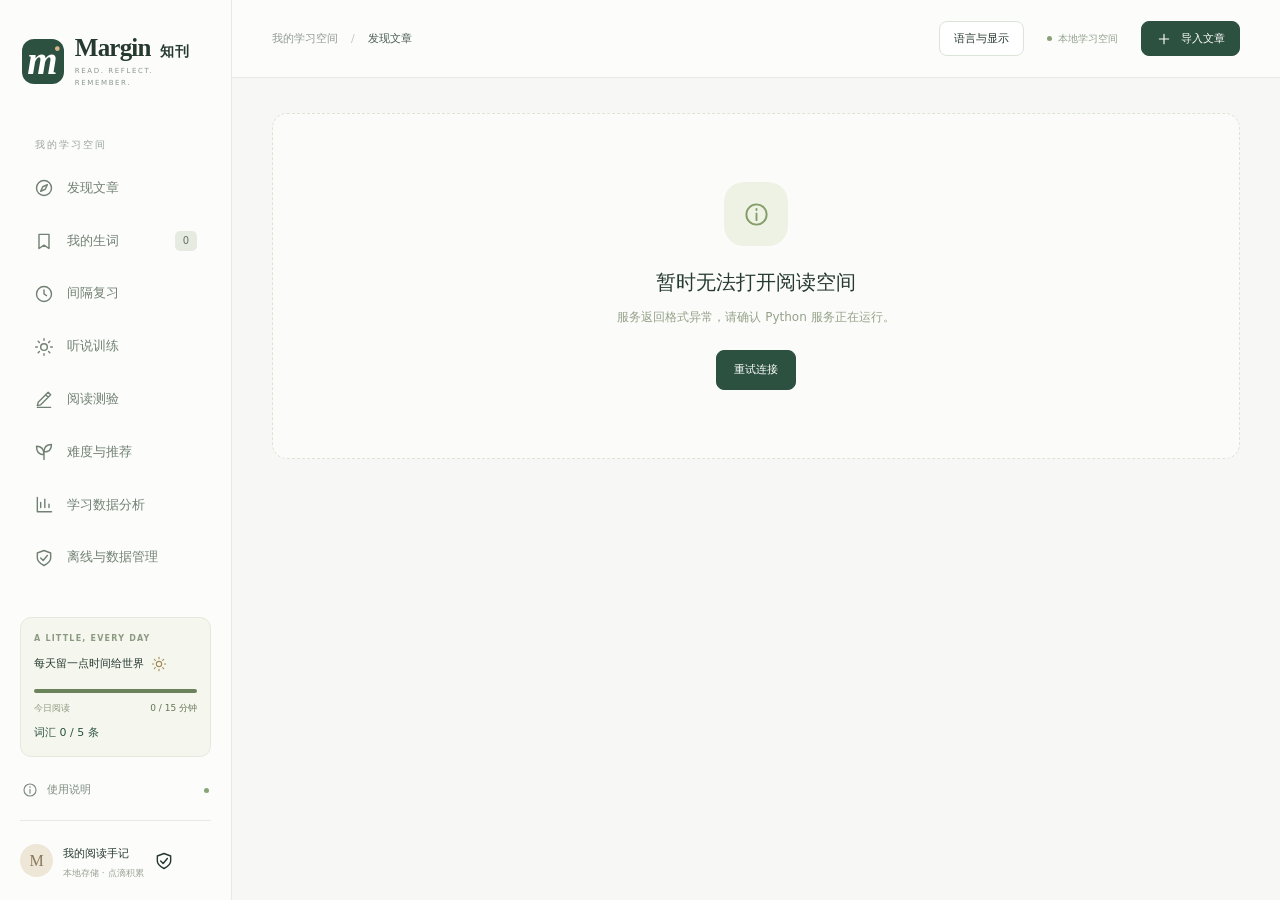
==== commit 320501a8: "Integrate writing-training into local feature review" ====
--- a/templates/index.html
+++ b/templates/index.html
@@ -8,6 +8,7 @@
   <title data-i18n="Margin 知刊 · 外刊学习助手">Margin 知刊 · 外刊学习助手</title>
   <link rel="icon" href="/static/favicon.svg" type="image/svg+xml">
   <link rel="stylesheet" href="/static/style.css">
+  <link rel="stylesheet" href="/static/writing.css">
   <link rel="stylesheet" href="/static/reader.css">
   <link rel="stylesheet" href="/static/reading-flow.css">
   <link rel="stylesheet" href="/static/dictionary.css">
@@ -120,6 +121,65 @@
     <div class="modal-heading"><div><span class="eyebrow">FIND YOUR PLACE</span><h2 id="reader-toc-title" data-i18n="段落目录">段落目录</h2></div><button class="icon-button" data-reader-action="close-dialog" aria-label="关闭目录" data-i18n-aria-label="关闭目录">✕</button></div>
     <p class="reader-setting-note" data-i18n="按原文段落定位，当前阅读的段落会高亮显示。">按原文段落定位，当前阅读的段落会高亮显示。</p><nav id="reader-toc-list" aria-label="文章段落目录" data-i18n-aria-label="文章段落目录"></nav>
   </dialog>
+  <dialog id="writing-dialog" class="modal writing-modal" aria-labelledby="writing-title">
+    <div class="modal-heading">
+      <div><h2 id="writing-title">表达与写作训练</h2><p id="writing-article-title" class="writing-note"></p></div>
+      <button class="icon-button" data-writing-action="close" aria-label="关闭写作训练">✕</button>
+    </div>
+    <details id="writing-configuration" class="writing-configuration">
+      <summary>AI 配置 <span id="writing-config-state" class="writing-note"></span></summary>
+      <form id="writing-config-form">
+        <div class="writing-config-fields">
+          <label>DeepSeek API 密钥<input id="writing-api-key" type="password" autocomplete="off" maxlength="512" placeholder="已配置时可留空"></label>
+          <label>模型<select id="writing-model"></select></label>
+        </div>
+        <p id="writing-key-source" class="writing-note"></p>
+        <div class="writing-actions"><button id="writing-config-save" type="submit" class="button small" disabled>保存 AI 配置</button><span id="writing-config-status" class="writing-note" role="status"></span></div>
+      </form>
+    </details>
+    <div class="writing-layout">
+      <aside class="writing-history">
+        <button class="button primary" data-writing-action="new">新建练习</button>
+        <div class="writing-row"><strong>本篇练习</strong><button class="button small" data-writing-action="refresh">刷新</button></div>
+        <div id="writing-history-list"></div>
+        <button class="button small" data-writing-action="more" hidden>加载更多</button>
+      </aside>
+      <main class="writing-workspace">
+        <form id="writing-setup">
+          <label>练习类型<select id="writing-mode" required></select></label>
+          <p id="writing-instruction" class="writing-instruction"></p>
+          <div class="writing-source-fields">
+            <label>练习素材<select id="writing-source-choice"></select></label>
+            <label id="writing-source-label">素材内容<textarea id="writing-source" rows="5" maxlength="6000" placeholder="输入句子、段落或要翻译的中文"></textarea></label>
+            <p id="writing-source-note" class="writing-note"></p>
+          </div>
+          <label id="writing-targets-label" hidden>目标词或短语<input id="writing-targets" maxlength="310" placeholder="journey, pay attention to"><small class="writing-note">用逗号分隔，最多 5 个。</small></label>
+          <div id="writing-wordbank" class="writing-wordbank" hidden><label>从生词本选词<select id="writing-word-choice"><option value="">选择单词</option></select></label><button type="button" class="button small" data-writing-action="add-word">加入目标词</button></div>
+          <label>重点练习的方向（可选）<input id="writing-focus" maxlength="500" placeholder="例如：减少重复用词，语气更正式"></label>
+          <button type="submit" class="button primary" id="writing-create">开始练习</button>
+        </form>
+        <section id="writing-editor" hidden>
+          <div class="writing-row"><h3 id="writing-exercise-title"></h3><button class="button small" data-writing-action="delete">删除练习</button></div>
+          <p id="writing-task" class="writing-instruction"></p>
+          <details id="writing-material"><summary>查看练习素材</summary><div id="writing-material-text" class="writing-text"></div></details>
+          <p id="writing-target-summary" class="writing-note"></p>
+          <label for="writing-draft">我的作答</label>
+          <textarea id="writing-draft" rows="7" maxlength="4000" spellcheck="true" placeholder="先写下自己的表达，再获取反馈。"></textarea>
+          <div class="writing-row"><span id="writing-count" class="writing-note"></span><span id="writing-save-status" class="writing-note" role="status"></span></div>
+          <div id="writing-conflict" class="writing-conflict" hidden>
+            <p>另一标签页已修改草稿。你的文字已保留，请比较后选择要继续使用的版本。</p>
+            <details><summary>查看服务器上的草稿</summary><div id="writing-server-draft" class="writing-text"></div></details>
+            <div class="writing-actions"><button class="button small" data-writing-action="keep-local">保留当前作答并保存</button><button class="button small" data-writing-action="use-server">使用服务器草稿</button></div>
+          </div>
+          <div class="writing-actions"><button class="button" data-writing-action="save">保存草稿</button><button class="button primary" id="writing-submit" data-writing-action="submit">获取反馈</button></div>
+          <div id="writing-delete-confirm" class="writing-conflict" hidden>删除这项练习、草稿和全部反馈？<div class="writing-actions"><button class="button danger small" data-writing-action="confirm-delete">确认删除</button><button class="button small" data-writing-action="cancel-delete">取消</button></div></div>
+          <section id="writing-feedback" aria-label="写作反馈"></section>
+        </section>
+        <p id="writing-status" class="writing-note" role="status"></p>
+      </main>
+    </div>
+    <p class="writing-note writing-disclosure">草稿和练习记录保存在本机。获取反馈时，素材、作答和练习要求会发送给 DeepSeek，使用本机 AI 配置并按用量计费。AI 建议供学习参考。</p>
+  </dialog>
   <dialog id="reader-help-dialog" class="modal" aria-labelledby="reader-help-title">
     <div class="modal-heading"><h2 id="reader-help-title" data-i18n="阅读操作帮助">阅读操作帮助</h2><button class="icon-button" data-reader-action="close-dialog" aria-label="关闭阅读操作帮助" data-i18n-aria-label="关闭阅读操作帮助">✕</button></div>
     <dl class="reader-shortcuts"><dt><kbd>F</kbd></dt><dd data-i18n="切换专注模式">切换专注模式</dd><dt><kbd>G</kbd></dt><dd data-i18n="进入或退出全屏">进入或退出全屏</dd><dt><kbd>T</kbd> / <kbd>S</kbd></dt><dd data-i18n="段落目录 / 阅读设置">段落目录 / 阅读设置</dd><dt><kbd>N</kbd> / <kbd>C</kbd></dt><dd data-i18n="段落编号 / 单双栏">段落编号 / 单双栏</dd><dt><kbd>[</kbd> / <kbd>]</kbd></dt><dd data-i18n="上一段 / 下一段">上一段 / 下一段</dd><dt><kbd>−</kbd> / <kbd>+</kbd></dt><dd data-i18n="减小 / 增大字号">减小 / 增大字号</dd><dt><kbd>Space</kbd> / <kbd>Shift Space</kbd></dt><dd data-i18n="向下 / 向上翻一屏">向下 / 向上翻一屏</dd><dt><kbd>Home</kbd> / <kbd>End</kbd></dt><dd data-i18n="文章顶部 / 文末">文章顶部 / 文末</dd><dt><kbd>?</kbd></dt><dd data-i18n="显示本帮助">显示本帮助</dd><dt><kbd>Esc</kbd></dt><dd data-i18n="关闭弹窗或查词面板；退出全屏或专注模式">关闭弹窗或查词面板；退出全屏或专注模式</dd></dl>
--- a/static/writing.css
+++ b/static/writing.css
@@ -0,0 +1,66 @@
+.writing-modal { width:min(1120px,calc(100vw - 32px)); padding:24px; }
+.writing-modal .modal-heading { position:sticky; top:-24px; z-index:3; margin:-24px -24px 16px; padding:20px 24px 14px; background:var(--reader-surface); border-bottom:1px solid var(--reader-border); }
+.writing-modal .modal-heading .icon-button { flex-shrink:0; min-width:40px; min-height:40px; }
+.writing-configuration { border:1px solid var(--reader-border); border-radius:8px; padding:10px 14px; margin-bottom:16px; }
+.writing-config-fields { display:grid; grid-template-columns:minmax(0,1fr) 220px; gap:14px; margin:14px 0 10px; }
+.writing-layout { display:grid; grid-template-columns:185px minmax(0,1fr); border:1px solid var(--reader-border); border-radius:10px; overflow:hidden; }
+.writing-history { background:var(--reader-surface); border-right:1px solid var(--reader-border); padding:14px; display:flex; flex-direction:column; gap:12px; }
+.writing-row, .writing-actions { display:flex; align-items:center; justify-content:space-between; gap:10px; flex-wrap:wrap; }
+.writing-actions { justify-content:flex-start; margin:12px 0; }
+.writing-row > strong { font-size:12px; }
+.writing-workspace { background:var(--reader-bg); padding:22px; min-width:0; }
+.writing-workspace h3 { font-size:18px; font-weight:600; }
+.writing-note { font-size:12px; color:var(--reader-muted); line-height:1.8; overflow-wrap:anywhere; }
+.writing-instruction { margin:12px 0 18px; padding:12px 14px; background:var(--reader-soft); color:var(--reader-text); border-radius:8px; line-height:1.8; font-size:13px; }
+#writing-setup > label, .writing-source-fields > label { margin-bottom:16px; }
+#writing-source { font-size:14px; line-height:1.8; }
+.writing-wordbank { display:flex; gap:10px; align-items:end; margin:0 0 16px; }
+.writing-wordbank > label { flex:1; min-width:0; }
+.writing-wordbank > button { flex-shrink:0; margin-bottom:1px; }
+.writing-source-fields > p { margin:-8px 0 14px; }
+#writing-history-list { max-height:58dvh; overflow:auto; }
+.writing-history-item { display:block; width:100%; text-align:left; padding:10px; border-radius:7px; border:1px solid transparent; margin-bottom:6px; overflow-wrap:anywhere; }
+.writing-history-item:hover, .writing-history-item[aria-current] { border-color:var(--reader-border); background:var(--reader-soft); }
+.writing-history-item strong { display:block; font-size:12px; font-weight:600; }
+.writing-history-item small { display:block; color:var(--reader-muted); font-size:11px; margin-top:4px; }
+#writing-material { border:1px solid var(--reader-border); border-radius:8px; padding:10px 12px; margin:0 0 16px; font-size:12px; }
+.writing-modal summary { cursor:pointer; }
+.writing-text { white-space:pre-wrap; overflow-wrap:anywhere; line-height:1.85; font-size:14px; }
+#writing-material-text { max-height:240px; overflow:auto; margin-top:12px; }
+#writing-target-summary { margin-bottom:10px; }
+#writing-draft { display:block; margin-top:8px; font-size:16px; line-height:1.8; min-height:190px; }
+.writing-conflict { padding:14px; border:1px solid var(--reader-border); background:var(--reader-soft); border-radius:8px; margin:12px 0; font-size:12px; line-height:1.8; }
+.writing-conflict .writing-text { max-height:220px; overflow:auto; }
+.writing-feedback-heading { display:flex; align-items:center; gap:12px; flex-wrap:wrap; padding-top:20px; margin-top:20px; border-top:1px solid var(--reader-border); }
+.writing-feedback-heading select { width:auto; max-width:100%; font-size:12px; }
+.writing-feedback-summary { margin:14px 0; line-height:1.85; white-space:pre-wrap; overflow-wrap:anywhere; }
+.writing-feedback-list { padding-left:22px; font-size:13px; line-height:1.85; }
+.writing-feedback-list li + li { margin-top:6px; }
+.writing-comparison { display:grid; grid-template-columns:1fr 1fr; gap:14px; margin:16px 0; }
+.writing-comparison > section { border:1px solid var(--reader-border); border-radius:8px; padding:14px; min-width:0; }
+.writing-comparison h4 { margin:0 0 12px; font-size:12px; color:var(--reader-muted); }
+.writing-comparison del { text-decoration:line-through; background:#f6d8d1; color:#6c2e27; }
+.writing-comparison ins { text-decoration:underline; background:#dcebd5; color:#294b2b; }
+[data-reader-theme="dark"] .writing-comparison del { background:#663a38; color:#ffe3de; }
+[data-reader-theme="dark"] .writing-comparison ins { background:#365139; color:#d7efd4; }
+.writing-correction { padding:12px 0; border-bottom:1px solid var(--reader-border); }
+.writing-correction strong { font-size:12px; }
+.writing-correction blockquote { margin:8px 0; padding:9px 12px; border-left:2px solid var(--reader-accent); background:var(--reader-soft); }
+.writing-disclosure { margin-top:14px; }
+.writing-target-usage { margin:12px 0; font-size:12px; line-height:1.8; }
+@media(max-width:760px) {
+  .writing-modal { width:calc(100vw - 16px); padding:16px; }
+  .writing-modal .modal-heading h2 { font-size:19px; }
+  .writing-config-fields { grid-template-columns:minmax(0,1fr); }
+  .writing-modal .modal-heading { top:-16px; margin:-16px -16px 12px; padding:14px 16px 10px; }
+  #writing-article-title { max-width:calc(100vw - 115px); white-space:nowrap; overflow:hidden; text-overflow:ellipsis; }
+  .writing-layout { display:flex; flex-direction:column; }
+  .writing-history { border-right:0; border-bottom:1px solid var(--reader-border); display:grid; grid-template-columns:1fr 1fr; padding:10px; gap:8px; }
+  #writing-history-list { grid-column:1/-1; display:flex; max-height:120px; overflow:auto; gap:6px; }
+  .writing-history-item { min-width:145px; max-width:200px; }
+  .writing-workspace { padding:16px; }
+  .writing-comparison { grid-template-columns:1fr; }
+  #writing-draft { min-height:220px; }
+  .writing-wordbank { align-items:stretch; flex-direction:column; }
+  .writing-actions > button { min-height:42px; }
+}
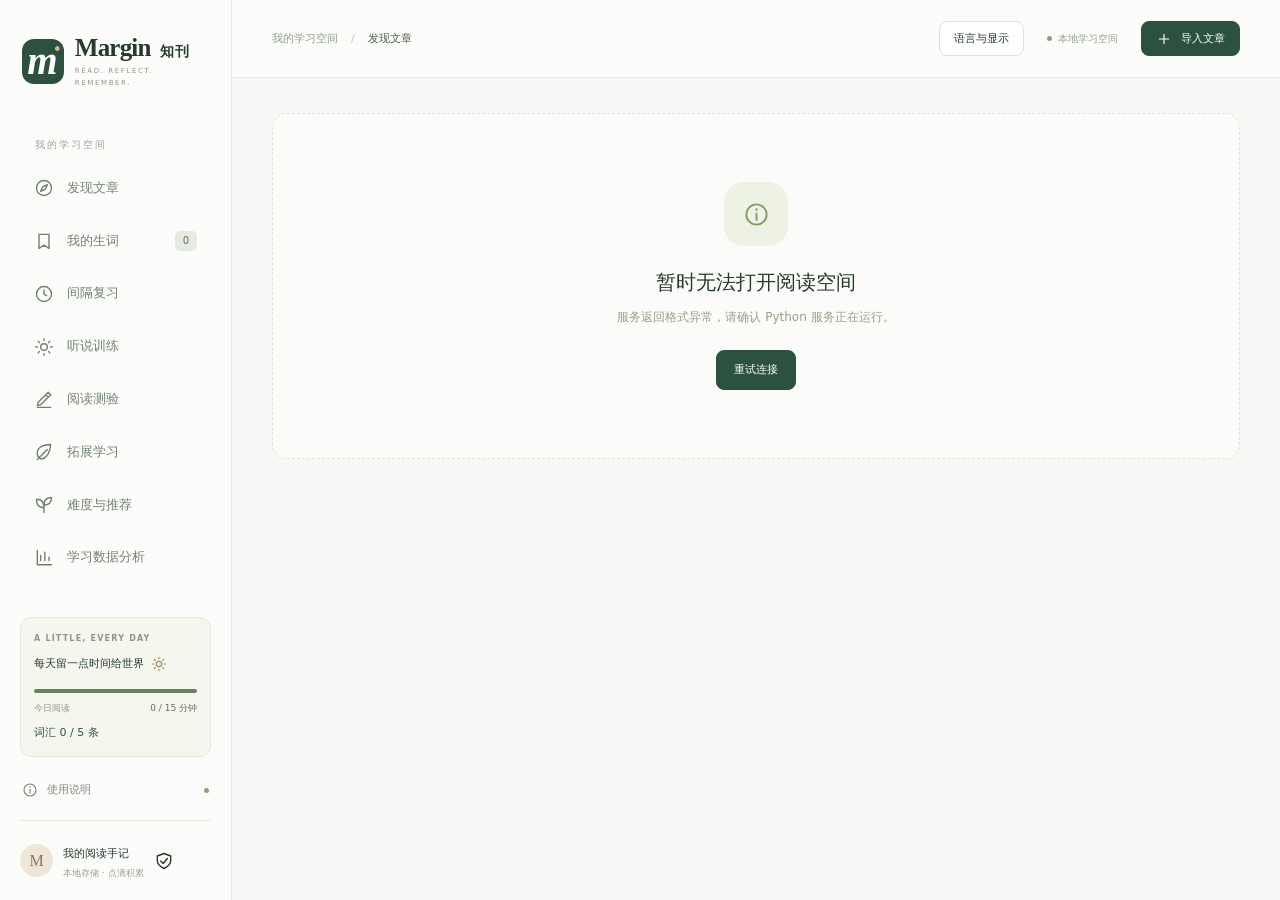
==== commit bbd02232: "Add source-grounded learning extensions" ====
--- a/templates/index.html
+++ b/templates/index.html
@@ -1,215 +1,334 @@
 <!DOCTYPE html>
+
 <html lang="zh-CN">
 <head>
-  <meta charset="UTF-8">
-  <meta name="viewport" content="width=device-width, initial-scale=1.0">
-  <meta name="theme-color" content="#254b3e">
-  <meta name="description" content="Margin 知刊：阅读外刊、查询生词、记录阅读进度与每日打卡。Python 外刊学习助手。">
-  <title data-i18n="Margin 知刊 · 外刊学习助手">Margin 知刊 · 外刊学习助手</title>
-  <link rel="icon" href="/static/favicon.svg" type="image/svg+xml">
-  <link rel="stylesheet" href="/static/style.css">
-  <link rel="stylesheet" href="/static/writing.css">
-  <link rel="stylesheet" href="/static/reader.css">
-  <link rel="stylesheet" href="/static/reading-flow.css">
-  <link rel="stylesheet" href="/static/dictionary.css">
-  <link rel="stylesheet" href="/static/assistance.css">
-  <link rel="stylesheet" href="/static/vocabulary.css">
-  <link rel="stylesheet" href="/static/practice.css">
-  <link rel="stylesheet" href="/static/personalization.css">
-  <script src="/static/personalization.js" defer></script>
-  <link rel="stylesheet" href="/static/analytics.css">
-  <script src="/static/analytics.js" defer></script>
-  <link rel="stylesheet" href="/static/data-management.css">
-  <script src="/static/data-management.js" defer></script>
-  <script src="/static/listening.js" defer></script>
-  <script src="/static/exercises.js" defer></script>
-  <script src="/static/wordbook.js" defer></script>
-  <script src="/static/srs.js" defer></script>
-  <script src="/static/assistance.js" defer></script>
-  <script src="/static/dictionary.js" defer></script>
-  <script src="/static/reader.js" defer></script>
-  <script src="/static/reading-flow.js" defer></script>
-  <link rel="stylesheet" href="/static/study-plans.css">
-  <script src="/static/study-plans.js" defer></script>
-  <link rel="stylesheet" href="/static/accessibility.css">
-  <script src="/static/interface.js" defer></script>
-  <script src="/static/app.js" defer></script>
-</head>
+<meta charset="utf-8"/>
+<meta content="width=device-width, initial-scale=1.0" name="viewport"/>
+<meta content="#254b3e" name="theme-color"/>
+<meta content="Margin 知刊：阅读外刊、查询生词、记录阅读进度与每日打卡。Python 外刊学习助手。" name="description"/>
+<title data-i18n="Margin 知刊 · 外刊学习助手">Margin 知刊 · 外刊学习助手</title>
+<link href="/static/favicon.svg" rel="icon" type="image/svg+xml"/>
+<link href="/static/style.css" rel="stylesheet"/>
+<link href="/static/writing.css" rel="stylesheet"/>
+<link href="/static/reader.css" rel="stylesheet"/>
+<link href="/static/speech.css" rel="stylesheet"/>
+<link href="/static/reading-flow.css" rel="stylesheet"/>
+<link href="/static/dictionary.css" rel="stylesheet"/>
+<link href="/static/assistance.css" rel="stylesheet"/>
+<link href="/static/vocabulary.css" rel="stylesheet"/>
+<link href="/static/practice.css" rel="stylesheet"/>
+<link href="/static/personalization.css" rel="stylesheet"/>
+<script defer="" src="/static/personalization.js"></script>
+<link href="/static/analytics.css" rel="stylesheet"/>
+<script defer="" src="/static/analytics.js"></script>
+<link href="/static/data-management.css" rel="stylesheet"/>
+<script defer="" src="/static/data-management.js"></script>
+<script defer="" src="/static/listening.js"></script>
+<script defer="" src="/static/exercises.js"></script>
+<script defer="" src="/static/wordbook.js"></script>
+<script defer="" src="/static/srs.js"></script>
+<script defer="" src="/static/assistance.js"></script>
+<script defer="" src="/static/dictionary.js"></script>
+<script defer="" src="/static/reader.js"></script>
+<script defer="" src="/static/speech.js"></script>
+<script defer="" src="/static/reading-flow.js"></script>
+<link href="/static/study-plans.css" rel="stylesheet"/>
+<script defer="" src="/static/study-plans.js"></script>
+<link href="/static/accessibility.css" rel="stylesheet"/>
+<script defer="" src="/static/interface.js"></script>
+
+<link href="/static/article-qa.css" rel="stylesheet">
+<script defer="" src="/static/article-qa.js"></script>
+<script defer="" src="/static/writing.js"></script>
+<link href="/static/knowledge.css" rel="stylesheet">
+<script defer="" src="/static/knowledge.js"></script>
+<link href="/static/exports.css" rel="stylesheet">
+<script defer="" src="/static/exports.js"></script>
+<script defer="" src="/static/deep-analysis.js"></script>
+<link href="/static/learning-lab.css" rel="stylesheet"/>
+<script defer="" src="/static/learning-lab.js"></script>
+</link></link></link><script defer="" src="/static/app.js"></script></head>
 <body data-reader-defaults="{{ reader_defaults|tojson|forceescape }}">
-  <a class="skip-link" data-skip="app" href="#app" data-i18n="skip">跳到主要内容</a>
-  <div class="app-shell">
-    <aside class="sidebar">
-      <a class="brand" href="#library" aria-label="Margin 知刊首页" data-i18n-aria-label="Margin 知刊首页"><span class="brand-mark">m<span>·</span></span><span><strong>Margin<span class="brand-cn">知刊</span></strong><small>READ. REFLECT. REMEMBER.</small></span></a>
-      <div class="workspace-label" data-i18n="我的学习空间">我的学习空间</div>
-      <nav class="nav-list" aria-label="主导航" data-i18n-aria-label="主导航">
-        <a href="#library" data-nav="library" aria-label="发现文章" data-i18n-aria-label="发现文章" title="发现文章" data-i18n-title="发现文章"><span data-icon="compass"></span><span data-i18n="发现文章">发现文章</span></a>
-        <a href="#vocabulary" data-nav="vocabulary" aria-label="我的生词" data-i18n-aria-label="我的生词" title="我的生词" data-i18n-title="我的生词"><span data-icon="bookmark"></span><span data-i18n="我的生词">我的生词</span><span class="nav-count" id="word-count">0</span></a>
-        <a href="#review" data-nav="review" aria-label="间隔复习" data-i18n-aria-label="间隔复习" title="间隔复习" data-i18n-title="间隔复习"><span data-icon="clock"></span><span data-i18n="间隔复习">间隔复习</span></a>
-        <a href="#listening" data-nav="listening" aria-label="听说训练" data-i18n-aria-label="听说训练" title="听说训练" data-i18n-title="听说训练"><span data-icon="sun"></span><span data-i18n="听说训练">听说训练</span></a>
-        <a href="#exercises" data-nav="exercises" aria-label="阅读测验" data-i18n-aria-label="阅读测验" title="阅读测验" data-i18n-title="阅读测验"><span data-icon="pen"></span><span data-i18n="阅读测验">阅读测验</span></a>
-        <a href="#personalization" data-nav="personalization" aria-label="难度与推荐" data-i18n-aria-label="难度与推荐" title="难度与推荐" data-i18n-title="难度与推荐"><span data-icon="plant"></span><span data-i18n="难度与推荐">难度与推荐</span></a>
-        <a href="#analytics" data-nav="analytics" aria-label="学习数据分析" data-i18n-aria-label="学习数据分析" title="学习数据分析" data-i18n-title="学习数据分析"><span data-icon="chart"></span><span data-i18n="学习数据分析">学习数据分析</span></a>
-        <a href="#data" data-nav="data" aria-label="离线与数据管理" data-i18n-aria-label="离线与数据管理" title="离线与数据管理" data-i18n-title="离线与数据管理"><span data-icon="shield"></span><span data-i18n="离线与数据管理">离线与数据管理</span></a>
-        <a href="#plans" data-nav="plans" aria-label="学习计划" data-i18n-aria-label="学习计划" title="学习计划" data-i18n-title="学习计划"><span data-icon="check"></span><span data-i18n="学习计划">学习计划</span></a>
-        <a href="/writing" aria-label="多端写作" data-i18n-aria-label="writing.title" title="多端写作" data-i18n-title="writing.title"><span data-icon="pen"></span><span data-i18n="writing.title">多端写作</span></a>
-        <a href="#activity" data-nav="activity" aria-label="学习足迹" data-i18n-aria-label="学习足迹" title="学习足迹" data-i18n-title="学习足迹"><span data-icon="calendar"></span><span data-i18n="学习足迹">学习足迹</span></a>
-      </nav>
-      <div class="sidebar-bottom">
-        <div class="daily-card"><span class="eyebrow">A LITTLE, EVERY DAY</span><div class="daily-title"><span data-i18n="每天留一点时间给世界">每天留一点时间给世界</span><span data-icon="sun"></span></div><div class="daily-progress"><span id="daily-bar"></span></div><div class="daily-meta"><span data-i18n="今日阅读">今日阅读</span><strong id="daily-minutes">0 / 15 分钟</strong></div><a id="daily-vocabulary" class="daily-goal-link" href="#plans">词汇 0 / 5 条</a></div>
-        <button class="settings-link" data-action="settings" aria-label="使用说明" data-i18n-aria-label="使用说明"><span data-icon="info"></span><span data-i18n="使用说明">使用说明</span><span class="status-dot"></span></button>
-        <div class="local-profile"><span class="avatar">M</span><div><strong data-i18n="我的阅读手记">我的阅读手记</strong><small data-i18n="本地存储 · 点滴积累">本地存储 · 点滴积累</small></div><span data-icon="shield"></span></div>
-      </div>
-    </aside>
-    <main class="main-shell">
-      <header class="topbar"><div class="breadcrumb"><span data-i18n="我的学习空间">我的学习空间</span><span class="breadcrumb-slash">/</span><strong id="page-label">发现文章</strong></div><div class="top-actions"><button class="button small" type="button" data-display-settings data-i18n="display.settings">语言与显示</button><span class="local-badge"><i></i><span id="network-status-text">本地学习空间</span></span><button class="button primary small" data-action="import"><span data-icon="plus"></span><span data-i18n="导入文章">导入文章</span></button></div></header>
-      <div id="data-changed-banner" class="data-changed-banner" role="alert" hidden><span data-i18n="学习数据已在另一页面还原，本页旧操作已暂停。重新载入后继续使用。">学习数据已在另一页面还原，本页旧操作已暂停。重新载入后继续使用。</span><button class="button small" data-action="reload-data" data-i18n="重新载入">重新载入</button></div>
-      <div id="app" class="page-content" tabindex="-1" role="region" aria-labelledby="page-label"><div class="loading-screen"><span class="spinner"></span><p data-i18n="正在翻开你的阅读空间…">正在翻开你的阅读空间…</p></div></div>
-      <div id="route-status" class="visually-hidden" role="status"></div>
-    </main>
-  </div>
-
-  <dialog id="import-dialog" class="modal import-modal" aria-labelledby="import-dialog-title">
-    <div class="modal-heading"><div><span class="eyebrow">MAKE IT YOUR READING</span><h2 id="import-dialog-title" data-i18n="把好文章，带到这里">把好文章，带到这里</h2></div><button class="icon-button" data-action="close-dialog" aria-label="关闭导入窗口" data-i18n-aria-label="关闭导入窗口"><span data-icon="close"></span></button></div>
-    <div class="segmented import-tabs"><button class="active" data-import-tab="paste" type="button" data-i18n="粘贴正文">粘贴正文</button><button data-import-tab="url" type="button" data-i18n="网页链接">网页链接</button></div>
-    <form id="import-form">
-      <div id="paste-fields"><label><span data-i18n="文章标题">文章标题</span><input name="title" maxlength="250" placeholder="Give your reading a title" required></label><label><span data-i18n="英文正文">英文正文</span><textarea name="content" rows="7" maxlength="100000" placeholder="粘贴至少 40 个英文单词。空行会保留为段落。" data-i18n-placeholder="粘贴至少 40 个英文单词。空行会保留为段落。" required></textarea></label><label><span data-i18n="来源（选填）">来源（选填）</span><input name="source" maxlength="100" placeholder="例如：BBC / The Guardian / 个人笔记" data-i18n-placeholder="例如：BBC / The Guardian / 个人笔记"></label></div>
-      <div id="url-fields" hidden><label><span data-i18n="文章链接">文章链接</span><input name="url" type="url" maxlength="2048" placeholder="https://example.com/article" disabled></label><div class="info-note"><span data-icon="info"></span><p data-i18n="自动提取公开网页的正文。付费、登录或动态加载的页面，请使用粘贴正文；仅导入你有权使用的内容。">自动提取公开网页的正文。付费、登录或动态加载的页面，请使用粘贴正文；仅导入你有权使用的内容。</p></div></div>
-      <label><span id="import-category-label" data-i18n="文章分类">文章分类</span><select name="category" aria-labelledby="import-category-label"><option value="其他" data-i18n="其他">其他</option><option value="科技" data-i18n="科技">科技</option><option value="文化" data-i18n="文化">文化</option><option value="科学" data-i18n="科学">科学</option><option value="生活" data-i18n="生活">生活</option><option value="环境" data-i18n="环境">环境</option></select></label>
-      <p class="form-error" id="import-error" role="alert"></p>
-      <div class="modal-footer"><span data-i18n="导入后将自动估算阅读难度">导入后将自动估算阅读难度</span><button type="submit" class="button primary" id="import-submit"><span data-i18n="导入并开始阅读">导入并开始阅读</span><span data-icon="arrow-right"></span></button></div>
-    </form>
-  </dialog>
-
-  <dialog id="settings-dialog" class="modal" aria-labelledby="help-dialog-title">
-    <div class="modal-heading"><div><span class="eyebrow">YOUR READING COMPANION</span><h2 id="help-dialog-title" data-i18n="让阅读成为日常">让阅读成为日常</h2></div><button class="icon-button" data-action="close-dialog" aria-label="关闭使用说明" data-i18n-aria-label="关闭使用说明"><span data-icon="close"></span></button></div>
-    <div class="help-section"><h3 data-i18n="开始你的阅读">开始你的阅读</h3><ol><li data-i18n="导入文章或选择示例文章，在阅读工具栏调整字体、排版和主题，也可打开段落目录、专注模式及全屏。">导入文章或选择示例文章，在阅读工具栏调整字体、排版和主题，也可打开段落目录、专注模式及全屏。</li><li data-i18n="流畅模式点词先暂存，读完一段再集中处理；精读模式点词打开查词卡片，按需展开释义并加入生词本。阅读器的「操作帮助」中列出了快捷键和手机手势。">流畅模式点词先暂存，读完一段再集中处理；精读模式点词打开查词卡片，按需展开释义并加入生词本。阅读器的「操作帮助」中列出了快捷键和手机手势。</li><li data-i18n="在「我的生词」中整理词书、义项、原句和媒体卡片，批量导入导出；在「间隔复习」中进行卡片、挖空、听音和拼写练习，按记忆表现评分，也可手动标记掌握度，在「学习足迹」中查看阅读记录和打卡日历。">在「我的生词」中整理词书、义项、原句和媒体卡片，批量导入导出；在「间隔复习」中进行卡片、挖空、听音和拼写练习，按记忆表现评分，也可手动标记掌握度，在「学习足迹」中查看阅读记录和打卡日历。</li></ol></div>
-    <div class="help-section"><h3 data-i18n="关于这个阅读空间">关于这个阅读空间</h3><p>阅读、词汇和打卡记录保存在本机 <code>instance/margin.sqlite3</code>。阅读时自动保存进度；页面隐藏或停止操作一段时间后暂停计时。打卡日期采用北京时间。</p><p data-i18n="内置英汉词库优先查询，未收录的词联网查询英英词典。文章难度由阅读易读度估算，仅供选文参考。">内置英汉词库优先查询，未收录的词联网查询英英词典。文章难度由阅读易读度估算，仅供选文参考。</p></div>
-  </dialog>
-
-  <dialog id="word-dialog" class="modal" aria-labelledby="word-dialog-title">
-    <div class="modal-heading"><div><span class="eyebrow">A WORD WORTH KEEPING</span><h2 id="word-dialog-title" data-i18n="添加生词">添加生词</h2></div><button class="icon-button" data-action="close-dialog" aria-label="关闭生词编辑" data-i18n-aria-label="关闭生词编辑"><span data-icon="close"></span></button></div>
-    <form id="word-form"><label><span data-i18n="英文单词或短语">英文单词或短语</span><input name="word" pattern="[A-Za-z]+(['’\-][A-Za-z]+)*( [A-Za-z]+(['’\-][A-Za-z]+)*){0,5}" maxlength="60" required placeholder="例如：perspective" data-i18n-placeholder="例如：perspective"></label><label><span data-i18n="释义">释义</span><textarea name="meaning" rows="3" maxlength="3000" required placeholder="写下你对这个词的理解" data-i18n-placeholder="写下你对这个词的理解"></textarea></label><label><span data-i18n="学习笔记（选填）">学习笔记（选填）</span><textarea name="note" rows="3" maxlength="2000" placeholder="搭配、联想，或你自己的例句" data-i18n-placeholder="搭配、联想，或你自己的例句"></textarea></label><p class="form-error" id="word-error" role="alert"></p><div class="modal-footer"><span data-i18n="可在生词本中标记掌握程度">可在生词本中标记掌握程度</span><button class="button primary" type="submit"><span data-i18n="保存生词">保存生词</span><span data-icon="check"></span></button></div></form>
-  </dialog>
-
-  <dialog id="confirm-dialog" class="modal compact" aria-labelledby="confirm-dialog-title" aria-describedby="confirm-message"><div class="modal-heading"><h2 id="confirm-dialog-title" data-i18n="删除这条记录？">删除这条记录？</h2><button class="icon-button" data-action="cancel-confirm" aria-label="取消删除" data-i18n-aria-label="取消删除"><span data-icon="close"></span></button></div><p id="confirm-message"></p><div class="modal-footer"><button class="button" data-action="cancel-confirm" data-i18n="保留记录">保留记录</button><button class="button danger" data-action="accept-confirm" data-i18n="确认删除">确认删除</button></div></dialog>
-
-  <dialog id="reader-settings-dialog" class="modal reader-settings-modal" aria-labelledby="reader-settings-title">
-    <div class="modal-heading"><div><span class="eyebrow">MAKE ROOM FOR READING</span><h2 id="reader-settings-title" data-i18n="阅读设置">阅读设置</h2></div><button class="icon-button" data-reader-action="close-dialog" aria-label="关闭阅读设置" data-i18n-aria-label="关闭阅读设置">✕</button></div>
-    <div class="reader-setting-grid">
-      <label><span data-i18n="正文字体">正文字体</span><select data-reader-setting="font_family"><option value="serif" data-i18n="Georgia · 书卷衬线">Georgia · 书卷衬线</option><option value="classic" data-i18n="Times New Roman · 经典衬线">Times New Roman · 经典衬线</option><option value="sans" data-i18n="Arial · 清晰无衬线">Arial · 清晰无衬线</option><option value="mono" data-i18n="Consolas · 等宽字体">Consolas · 等宽字体</option></select></label>
-      <label><span data-i18n="正文排版">正文排版</span><select data-reader-setting="layout"><option value="single" data-i18n="单栏">单栏</option><option value="double" data-i18n="双栏 · 每行先左后右">双栏 · 每行先左后右</option></select></label>
-      <label><span data-i18n="字号">字号</span> <output data-reader-output="font_size"></output><input type="range" data-reader-setting="font_size" min="16" max="28" step="1"></label>
-      <label><span data-i18n="行距">行距</span> <output data-reader-output="line_height"></output><input type="range" data-reader-setting="line_height" min="1.4" max="2.4" step="0.1"></label>
-      <label><span data-i18n="正文最大宽度">正文最大宽度</span> <output data-reader-output="content_width"></output><input type="range" data-reader-setting="content_width" min="560" max="1200" step="20"></label>
-      <label><span data-i18n="段落间距">段落间距</span> <output data-reader-output="paragraph_spacing"></output><input type="range" data-reader-setting="paragraph_spacing" min="0.5" max="3" step="0.05"></label>
-    </div>
-    <fieldset class="reader-theme-options"><legend data-i18n="阅读主题">阅读主题</legend><label><input type="radio" name="reader-theme" value="light" data-reader-setting="theme"><span data-i18n="浅色">浅色</span></label><label><input type="radio" name="reader-theme" value="dark" data-reader-setting="theme"><span data-i18n="深色">深色</span></label><label><input type="radio" name="reader-theme" value="sepia" data-reader-setting="theme"><span data-i18n="护眼">护眼</span></label></fieldset>
-    <div class="reader-switches"><label><input type="checkbox" data-reader-setting="paragraph_numbers"><span data-i18n="显示段落编号">显示段落编号</span></label><label><input type="checkbox" data-reader-setting="focus_mode"><span data-i18n="专注模式">专注模式</span></label><label><input type="checkbox" data-reader-setting="shortcuts_enabled"><span data-i18n="启用阅读快捷键">启用阅读快捷键</span></label><label><input type="checkbox" data-reader-setting="gestures_enabled"><span data-i18n="启用手机左右轻扫">启用手机左右轻扫</span></label></div>
-    <p class="reader-setting-note" data-i18n="宽度会适应当前窗口；正文区域不足 680 px 时，双栏自动显示为单栏。字体使用本机可用字体，无需下载。">宽度会适应当前窗口；正文区域不足 680 px 时，双栏自动显示为单栏。字体使用本机可用字体，无需下载。</p>
-    <fieldset class="flow-settings"><legend data-i18n="阅读与学习节奏">阅读与学习节奏</legend>
-      <div class="reader-setting-grid">
-        <label><span data-i18n="阅读模式">阅读模式</span><select data-reader-setting="reading_mode"><option value="fluent" data-i18n="流畅阅读 · 点词先暂存">流畅阅读 · 点词先暂存</option><option value="intensive" data-i18n="精读模式 · 点词打开查词卡片">精读模式 · 点词打开查词卡片</option></select></label>
-        <label><span data-i18n="学习提示密度">学习提示密度</span><select data-reader-setting="hint_density"><option value="quiet" data-i18n="安静 · 手动操作，无主动提示">安静 · 手动操作，无主动提示</option><option value="balanced" data-i18n="适中 · 每段首次遇见时标记">适中 · 每段首次遇见时标记</option><option value="detailed" data-i18n="详细 · 全部学习词与操作提示">详细 · 全部学习词与操作提示</option></select></label>
-        <label><span data-i18n="阶段提醒间隔（分钟）">阶段提醒间隔（分钟）</span><input type="number" data-reader-setting="reminder_minutes" min="0" max="60" step="1" required></label>
-      </div>
-      <div class="reader-switches"><label><input type="checkbox" data-reader-setting="definition_collapsed"><span data-i18n="查词卡片默认折叠释义">查词卡片默认折叠释义</span></label><label><input type="checkbox" data-reader-setting="suppress_mastered"><span data-i18n="已掌握词减少标记">已掌握词减少标记</span></label></div>
-      <p class="reader-setting-note">提醒按本次前台活跃阅读时间计算；弹窗、离开页面或停止操作时暂停。填 0 关闭提醒，安静档也不主动提醒。待查列表中的释义始终按需展开。</p>
-    </fieldset>
-    <div class="modal-footer"><span id="reader-settings-status" role="status" data-i18n="设置自动保存在本机">设置自动保存在本机</span><button class="button small" data-reader-action="retry-settings" id="retry-reader-settings" hidden data-i18n="重试保存">重试保存</button><button class="button small" data-reader-action="reset" data-i18n="恢复默认">恢复默认</button><button class="button primary small" data-reader-action="close-dialog" data-i18n="完成">完成</button></div>
-  </dialog>
-  <dialog id="reader-toc-dialog" class="modal reader-toc-modal" aria-labelledby="reader-toc-title">
-    <div class="modal-heading"><div><span class="eyebrow">FIND YOUR PLACE</span><h2 id="reader-toc-title" data-i18n="段落目录">段落目录</h2></div><button class="icon-button" data-reader-action="close-dialog" aria-label="关闭目录" data-i18n-aria-label="关闭目录">✕</button></div>
-    <p class="reader-setting-note" data-i18n="按原文段落定位，当前阅读的段落会高亮显示。">按原文段落定位，当前阅读的段落会高亮显示。</p><nav id="reader-toc-list" aria-label="文章段落目录" data-i18n-aria-label="文章段落目录"></nav>
-  </dialog>
-  <dialog id="writing-dialog" class="modal writing-modal" aria-labelledby="writing-title">
-    <div class="modal-heading">
-      <div><h2 id="writing-title">表达与写作训练</h2><p id="writing-article-title" class="writing-note"></p></div>
-      <button class="icon-button" data-writing-action="close" aria-label="关闭写作训练">✕</button>
-    </div>
-    <details id="writing-configuration" class="writing-configuration">
-      <summary>AI 配置 <span id="writing-config-state" class="writing-note"></span></summary>
-      <form id="writing-config-form">
-        <div class="writing-config-fields">
-          <label>DeepSeek API 密钥<input id="writing-api-key" type="password" autocomplete="off" maxlength="512" placeholder="已配置时可留空"></label>
-          <label>模型<select id="writing-model"></select></label>
-        </div>
-        <p id="writing-key-source" class="writing-note"></p>
-        <div class="writing-actions"><button id="writing-config-save" type="submit" class="button small" disabled>保存 AI 配置</button><span id="writing-config-status" class="writing-note" role="status"></span></div>
-      </form>
-    </details>
-    <div class="writing-layout">
-      <aside class="writing-history">
-        <button class="button primary" data-writing-action="new">新建练习</button>
-        <div class="writing-row"><strong>本篇练习</strong><button class="button small" data-writing-action="refresh">刷新</button></div>
-        <div id="writing-history-list"></div>
-        <button class="button small" data-writing-action="more" hidden>加载更多</button>
-      </aside>
-      <main class="writing-workspace">
-        <form id="writing-setup">
-          <label>练习类型<select id="writing-mode" required></select></label>
-          <p id="writing-instruction" class="writing-instruction"></p>
-          <div class="writing-source-fields">
-            <label>练习素材<select id="writing-source-choice"></select></label>
-            <label id="writing-source-label">素材内容<textarea id="writing-source" rows="5" maxlength="6000" placeholder="输入句子、段落或要翻译的中文"></textarea></label>
-            <p id="writing-source-note" class="writing-note"></p>
-          </div>
-          <label id="writing-targets-label" hidden>目标词或短语<input id="writing-targets" maxlength="310" placeholder="journey, pay attention to"><small class="writing-note">用逗号分隔，最多 5 个。</small></label>
-          <div id="writing-wordbank" class="writing-wordbank" hidden><label>从生词本选词<select id="writing-word-choice"><option value="">选择单词</option></select></label><button type="button" class="button small" data-writing-action="add-word">加入目标词</button></div>
-          <label>重点练习的方向（可选）<input id="writing-focus" maxlength="500" placeholder="例如：减少重复用词，语气更正式"></label>
-          <button type="submit" class="button primary" id="writing-create">开始练习</button>
-        </form>
-        <section id="writing-editor" hidden>
-          <div class="writing-row"><h3 id="writing-exercise-title"></h3><button class="button small" data-writing-action="delete">删除练习</button></div>
-          <p id="writing-task" class="writing-instruction"></p>
-          <details id="writing-material"><summary>查看练习素材</summary><div id="writing-material-text" class="writing-text"></div></details>
-          <p id="writing-target-summary" class="writing-note"></p>
-          <label for="writing-draft">我的作答</label>
-          <textarea id="writing-draft" rows="7" maxlength="4000" spellcheck="true" placeholder="先写下自己的表达，再获取反馈。"></textarea>
-          <div class="writing-row"><span id="writing-count" class="writing-note"></span><span id="writing-save-status" class="writing-note" role="status"></span></div>
-          <div id="writing-conflict" class="writing-conflict" hidden>
-            <p>另一标签页已修改草稿。你的文字已保留，请比较后选择要继续使用的版本。</p>
-            <details><summary>查看服务器上的草稿</summary><div id="writing-server-draft" class="writing-text"></div></details>
-            <div class="writing-actions"><button class="button small" data-writing-action="keep-local">保留当前作答并保存</button><button class="button small" data-writing-action="use-server">使用服务器草稿</button></div>
-          </div>
-          <div class="writing-actions"><button class="button" data-writing-action="save">保存草稿</button><button class="button primary" id="writing-submit" data-writing-action="submit">获取反馈</button></div>
-          <div id="writing-delete-confirm" class="writing-conflict" hidden>删除这项练习、草稿和全部反馈？<div class="writing-actions"><button class="button danger small" data-writing-action="confirm-delete">确认删除</button><button class="button small" data-writing-action="cancel-delete">取消</button></div></div>
-          <section id="writing-feedback" aria-label="写作反馈"></section>
-        </section>
-        <p id="writing-status" class="writing-note" role="status"></p>
-      </main>
-    </div>
-    <p class="writing-note writing-disclosure">草稿和练习记录保存在本机。获取反馈时，素材、作答和练习要求会发送给 DeepSeek，使用本机 AI 配置并按用量计费。AI 建议供学习参考。</p>
-  </dialog>
-  <dialog id="reader-help-dialog" class="modal" aria-labelledby="reader-help-title">
-    <div class="modal-heading"><h2 id="reader-help-title" data-i18n="阅读操作帮助">阅读操作帮助</h2><button class="icon-button" data-reader-action="close-dialog" aria-label="关闭阅读操作帮助" data-i18n-aria-label="关闭阅读操作帮助">✕</button></div>
-    <dl class="reader-shortcuts"><dt><kbd>F</kbd></dt><dd data-i18n="切换专注模式">切换专注模式</dd><dt><kbd>G</kbd></dt><dd data-i18n="进入或退出全屏">进入或退出全屏</dd><dt><kbd>T</kbd> / <kbd>S</kbd></dt><dd data-i18n="段落目录 / 阅读设置">段落目录 / 阅读设置</dd><dt><kbd>N</kbd> / <kbd>C</kbd></dt><dd data-i18n="段落编号 / 单双栏">段落编号 / 单双栏</dd><dt><kbd>[</kbd> / <kbd>]</kbd></dt><dd data-i18n="上一段 / 下一段">上一段 / 下一段</dd><dt><kbd>−</kbd> / <kbd>+</kbd></dt><dd data-i18n="减小 / 增大字号">减小 / 增大字号</dd><dt><kbd>Space</kbd> / <kbd>Shift Space</kbd></dt><dd data-i18n="向下 / 向上翻一屏">向下 / 向上翻一屏</dd><dt><kbd>Home</kbd> / <kbd>End</kbd></dt><dd data-i18n="文章顶部 / 文末">文章顶部 / 文末</dd><dt><kbd>?</kbd></dt><dd data-i18n="显示本帮助">显示本帮助</dd><dt><kbd>Esc</kbd></dt><dd data-i18n="关闭弹窗或查词面板；退出全屏或专注模式">关闭弹窗或查词面板；退出全屏或专注模式</dd></dl>
-    <div class="help-section"><h3 data-i18n="手机手势">手机手势</h3><p>在正文区域向左轻扫进入下一段，向右轻扫返回上一段。上下滑动正常滚动；长按选词和双指缩放保留浏览器原有行为。</p><p>输入文字、使用按钮或打开弹窗时，阅读快捷键不会触发。可在阅读设置中关闭快捷键或手势。全屏需要浏览器支持，并由你主动开启。</p></div>
-    <div class="help-section"><h3 data-i18n="先读懂，再深究">先读懂，再深究</h3><p>流畅阅读中点词会先暂存，不弹出释义。读完一段可点段末的「处理待查词」，也可用工具栏的「本段生词」或「待查词」。精读模式中点词打开查词卡片，点击「展开释义」再查看。任何模式都可以在查词面板主动输入单词。</p><p>待查词按文章与段落保存在本机，刷新后仍在；收藏时保留原文语境。安静档隐藏正文提示，手动查词和待查列表仍然可用。已掌握词默认不再主动标记，但仍可手动查询。</p></div>
-  </dialog>
-  <dialog id="pending-words-dialog" class="modal pending-words-modal" aria-labelledby="pending-words-title">
-    <div class="modal-heading"><div><span class="eyebrow">READ FIRST, LEARN TOGETHER</span><h2 id="pending-words-title" data-i18n="集中处理待查词">集中处理待查词</h2></div><button class="icon-button" data-flow-action="close-queue" aria-label="关闭待查词" data-i18n-aria-label="关闭待查词">✕</button></div>
-    <label class="dictionary-choice"><span data-i18n="待查词词典">待查词词典</span><select data-reader-setting="dictionary_provider" aria-label="待查词词典" data-i18n-aria-label="待查词词典"><option value="auto" data-i18n="自动 · 离线优先">自动 · 离线优先</option><option value="offline" data-i18n="离线英汉 · ECDICT / Margin">离线英汉 · ECDICT / Margin</option><option value="free" data-i18n="在线英英 · Free Dictionary">在线英英 · Free Dictionary</option></select></label>
-    <label class="pending-filter-label"><span data-i18n="处理范围">处理范围</span><select id="pending-filter" aria-label="待查词段落范围" data-i18n-aria-label="待查词段落范围"></select></label>
-    <p id="pending-queue-summary" class="reader-setting-note" role="status"></p>
-    <div id="pending-word-list"></div>
-    <div class="modal-footer"><button class="button primary" data-flow-action="close-queue" data-i18n="完成，继续阅读">完成，继续阅读</button></div>
-  </dialog>
-  <dialog id="study-dialog" class="modal study-modal" aria-labelledby="study-title">
-    <div class="modal-heading"><div><span class="eyebrow">READ WITH CONTEXT</span><h2 id="study-title" data-i18n="AI 语境释义与翻译辅助">AI 语境释义与翻译辅助</h2></div><button class="icon-button" data-study-action="close" aria-label="关闭 AI 学习面板" data-i18n-aria-label="关闭 AI 学习面板">✕</button></div>
-    <div class="study-tabs"><button class="button small" id="study-kind-context" data-study-action="kind" data-study-kind="context" aria-pressed="true" data-i18n="AI 语境释义">AI 语境释义</button><button class="button small" id="study-kind-translation" data-study-action="kind" data-study-kind="translation" aria-pressed="false" data-i18n="翻译辅助">翻译辅助</button></div>
-    <p id="study-service" class="study-service"></p>
-    <details id="study-setup" class="study-setup" hidden><summary data-i18n="配置 AI 服务">配置 AI 服务</summary><p>在启动 Python 服务前设置服务器环境变量 <code>MARGIN_AI_API_KEY</code> 与 <code>MARGIN_AI_MODEL</code>，选择支持 Responses API 和结构化输出的模型。兼容服务可另设 <code>MARGIN_AI_BASE_URL</code>。完整示例见 README 与 <code>ai.env.example</code>。</p><p>密钥只在服务器使用。点击生成才会发送当前片段及附近上下文；全文按片段逐次处理。生成结果供学习参考。</p></details>
-    <div class="study-controls"><label><span data-i18n="原文段落">原文段落</span><select id="study-paragraph" aria-label="原文段落" data-i18n-aria-label="原文段落"></select></label><label><span data-i18n="处理范围">处理范围</span><select id="study-scope" aria-label="AI 处理范围" data-i18n-aria-label="AI 处理范围"><option value="selection" data-i18n="当前划选 / 单词">当前划选 / 单词</option><option value="sentence" data-i18n="句子">句子</option><option value="paragraph" data-i18n="整段">整段</option><option value="full" data-i18n="全文逐段翻译">全文逐段翻译</option></select></label><label><span data-i18n="解释深度">解释深度</span><select id="study-level" aria-label="解释深度" data-i18n-aria-label="解释深度"><option value="beginner" data-i18n="入门 · 简明解释">入门 · 简明解释</option><option value="intermediate" data-i18n="进阶 · 语法与语境">进阶 · 语法与语境</option><option value="advanced" data-i18n="深入 · 语义与修辞">深入 · 语义与修辞</option></select></label></div>
-    <label id="study-sentence-label" class="study-sentence-label"><span data-i18n="原文句子">原文句子</span><select id="study-sentence" aria-label="原文句子" data-i18n-aria-label="原文句子"></select></label>
-    <blockquote id="study-source-preview" class="study-source-preview" lang="en"></blockquote>
-    <div class="study-actions"><button id="study-generate" class="button primary small" data-study-action="generate" disabled data-i18n="生成语境释义">生成语境释义</button><button id="study-stop" class="button small" data-study-action="stop" hidden data-i18n="停止后续生成">停止后续生成</button><button id="study-reload" class="button small" data-study-action="reload" hidden data-i18n="重新读取">重新读取</button><label class="study-favorites"><input type="checkbox" id="study-favorites"><span data-i18n="仅看收藏译文">仅看收藏译文</span></label></div>
-    <p id="study-message" class="study-message" role="status" aria-live="polite"></p>
-    <div id="study-results"></div>
-    <div class="modal-footer"><span data-i18n="译文按需展开，原文始终保留。">译文按需展开，原文始终保留。</span><button class="button primary small" data-study-action="close" data-i18n="完成，继续阅读">完成，继续阅读</button></div>
-  </dialog>
-  <dialog id="wordbook-dialog" class="modal wb-modal" aria-label="词条与词书管理"></dialog>
-  <dialog id="exercise-author-dialog" class="modal exercise-author-modal" aria-label="手动添加阅读题目"></dialog>
-  <aside id="study-reminders" aria-label="学习提醒" data-i18n-aria-label="学习提醒" aria-live="polite" hidden><ul></ul></aside>
-  <div id="toast-region" class="toast-region" role="status" aria-live="polite"></div>
+<a class="skip-link" data-i18n="skip" data-skip="app" href="#app">跳到主要内容</a>
+<div class="app-shell">
+<aside class="sidebar">
+<a aria-label="Margin 知刊首页" class="brand" data-i18n-aria-label="Margin 知刊首页" href="#library"><span class="brand-mark">m<span>·</span></span><span><strong>Margin<span class="brand-cn">知刊</span></strong><small>READ. REFLECT. REMEMBER.</small></span></a>
+<div class="workspace-label" data-i18n="我的学习空间">我的学习空间</div>
+<nav aria-label="主导航" class="nav-list" data-i18n-aria-label="主导航">
+<a aria-label="发现文章" data-i18n-aria-label="发现文章" data-i18n-title="发现文章" data-nav="library" href="#library" title="发现文章"><span data-icon="compass"></span><span data-i18n="发现文章">发现文章</span></a>
+<a aria-label="我的生词" data-i18n-aria-label="我的生词" data-i18n-title="我的生词" data-nav="vocabulary" href="#vocabulary" title="我的生词"><span data-icon="bookmark"></span><span data-i18n="我的生词">我的生词</span><span class="nav-count" id="word-count">0</span></a>
+<a aria-label="间隔复习" data-i18n-aria-label="间隔复习" data-i18n-title="间隔复习" data-nav="review" href="#review" title="间隔复习"><span data-icon="clock"></span><span data-i18n="间隔复习">间隔复习</span></a>
+<a aria-label="听说训练" data-i18n-aria-label="听说训练" data-i18n-title="听说训练" data-nav="listening" href="#listening" title="听说训练"><span data-icon="sun"></span><span data-i18n="听说训练">听说训练</span></a>
+<a aria-label="阅读测验" data-i18n-aria-label="阅读测验" data-i18n-title="阅读测验" data-nav="exercises" href="#exercises" title="阅读测验"><span data-icon="pen"></span><span data-i18n="阅读测验">阅读测验</span></a>
+<a aria-label="拓展学习" data-nav="lab" href="#lab" title="拓展学习"><span data-icon="leaf"></span><span>拓展学习</span></a>
+<a aria-label="难度与推荐" data-i18n-aria-label="难度与推荐" data-i18n-title="难度与推荐" data-nav="personalization" href="#personalization" title="难度与推荐"><span data-icon="plant"></span><span data-i18n="难度与推荐">难度与推荐</span></a>
+<a aria-label="学习数据分析" data-i18n-aria-label="学习数据分析" data-i18n-title="学习数据分析" data-nav="analytics" href="#analytics" title="学习数据分析"><span data-icon="chart"></span><span data-i18n="学习数据分析">学习数据分析</span></a>
+<a aria-label="离线与数据管理" data-i18n-aria-label="离线与数据管理" data-i18n-title="离线与数据管理" data-nav="data" href="#data" title="离线与数据管理"><span data-icon="shield"></span><span data-i18n="离线与数据管理">离线与数据管理</span></a>
+<a aria-label="学习计划" data-i18n-aria-label="学习计划" data-i18n-title="学习计划" data-nav="plans" href="#plans" title="学习计划"><span data-icon="check"></span><span data-i18n="学习计划">学习计划</span></a>
+<a aria-label="多端写作" data-i18n-aria-label="writing.title" data-i18n-title="writing.title" href="/writing" title="多端写作"><span data-icon="pen"></span><span data-i18n="writing.title">多端写作</span></a>
+<a aria-label="学习足迹" data-i18n-aria-label="学习足迹" data-i18n-title="学习足迹" data-nav="activity" href="#activity" title="学习足迹"><span data-icon="calendar"></span><span data-i18n="学习足迹">学习足迹</span></a>
+<a aria-label="知识整理" data-nav="knowledge" href="#knowledge" title="知识整理"><span data-icon="pen"></span><span>知识整理</span></a>
+<a aria-label="导出与联动" data-nav="exports" href="#exports" title="导出与联动"><span data-icon="arrow-right"></span><span>导出与联动</span></a>
+<a aria-label="订阅源" data-nav="feeds" href="#feeds" title="订阅源"><span data-icon="rss"></span><span>订阅源</span></a>
+</nav>
+<div class="sidebar-bottom">
+<div class="daily-card"><span class="eyebrow">A LITTLE, EVERY DAY</span><div class="daily-title"><span data-i18n="每天留一点时间给世界">每天留一点时间给世界</span><span data-icon="sun"></span></div><div class="daily-progress"><span id="daily-bar"></span></div><div class="daily-meta"><span data-i18n="今日阅读">今日阅读</span><strong id="daily-minutes">0 / 15 分钟</strong></div><a class="daily-goal-link" href="#plans" id="daily-vocabulary">词汇 0 / 5 条</a></div>
+<button aria-label="使用说明" class="settings-link" data-action="settings" data-i18n-aria-label="使用说明"><span data-icon="info"></span><span data-i18n="使用说明">使用说明</span><span class="status-dot"></span></button>
+<div class="local-profile"><span class="avatar">M</span><div><strong data-i18n="我的阅读手记">我的阅读手记</strong><small data-i18n="本地存储 · 点滴积累">本地存储 · 点滴积累</small></div><span data-icon="shield"></span></div>
+</div>
+</aside>
+<main class="main-shell">
+<header class="topbar"><div class="breadcrumb"><span data-i18n="我的学习空间">我的学习空间</span><span class="breadcrumb-slash">/</span><strong id="page-label">发现文章</strong></div><div class="top-actions"><button class="button small" data-display-settings="" data-i18n="display.settings" type="button">语言与显示</button><span class="local-badge"><i></i><span id="network-status-text">本地学习空间</span></span><button class="button primary small" data-action="import"><span data-icon="plus"></span><span data-i18n="导入文章">导入文章</span></button></div></header>
+<div class="data-changed-banner" hidden="" id="data-changed-banner" role="alert"><span data-i18n="学习数据已在另一页面还原，本页旧操作已暂停。重新载入后继续使用。">学习数据已在另一页面还原，本页旧操作已暂停。重新载入后继续使用。</span><button class="button small" data-action="reload-data" data-i18n="重新载入">重新载入</button></div>
+<div aria-labelledby="page-label" class="page-content" id="app" role="region" tabindex="-1"><div class="loading-screen"><span class="spinner"></span><p data-i18n="正在翻开你的阅读空间…">正在翻开你的阅读空间…</p></div></div>
+<div class="visually-hidden" id="route-status" role="status"></div>
+</main>
+</div>
+<dialog aria-labelledby="import-dialog-title" class="modal import-modal" id="import-dialog">
+<div class="modal-heading"><div><span class="eyebrow">MAKE IT YOUR READING</span><h2 data-i18n="把好文章，带到这里" id="import-dialog-title">把好文章，带到这里</h2></div><button aria-label="关闭导入窗口" class="icon-button" data-action="close-dialog" data-i18n-aria-label="关闭导入窗口"><span data-icon="close"></span></button></div>
+<div class="segmented import-tabs"><button class="active" data-i18n="粘贴正文" data-import-tab="paste" type="button">粘贴正文</button><button data-i18n="网页链接" data-import-tab="url" type="button">网页链接</button><button data-import-tab="batch" type="button">批量链接</button><button data-import-tab="file" type="button">文件 / 图片</button></div>
+<form id="import-form"><div hidden="" id="file-fields"><div class="file-drop" id="file-drop"><strong>拖拽文件到这里</strong><span>或选择文件，识别后可预览和修改</span><input accept=".txt,.md,.markdown,.html,.htm,.pdf,.docx,.epub,.png,.jpg,.jpeg,.webp,.bmp,.tif,.tiff" aria-label="选择要导入的文件" id="import-file" type="file"/><small>TXT、Markdown、HTML、PDF、DOCX、EPUB、图片 · 最大 20 MB，PDF 最多 30 页</small></div><p class="file-status" id="file-status" role="status"></p></div><div hidden="" id="batch-fields"><label>文章链接（每行一个，最多 10 个）<textarea disabled="" maxlength="20000" name="urls" placeholder="https://example.com/one
+https://example.com/two" rows="6"></textarea></label><div class="info-note"><span data-icon="info"></span><p>逐条提取正文，失败的链接会单独提示原因，成功的文章直接进入文章库。</p></div><button class="button small clipboard-button" data-action="paste-clipboard" data-target="urls" type="button">从剪贴板读取链接列表</button><div class="batch-results" id="batch-results" role="status"></div></div>
+<div id="paste-fields"><label><span data-i18n="文章标题">文章标题</span><input maxlength="250" name="title" placeholder="Give your reading a title" required=""/></label><label><span data-i18n="英文正文">英文正文</span><textarea data-i18n-placeholder="粘贴至少 40 个英文单词。空行会保留为段落。" maxlength="100000" name="content" placeholder="粘贴至少 40 个英文单词。空行会保留为段落。" required="" rows="7"></textarea></label><label><span data-i18n="来源（选填）">来源（选填）</span><input data-i18n-placeholder="例如：BBC / The Guardian / 个人笔记" maxlength="100" name="source" placeholder="例如：BBC / The Guardian / 个人笔记"/></label></div>
+<div hidden="" id="url-fields"><label><span data-i18n="文章链接">文章链接</span><input disabled="" maxlength="2048" name="url" placeholder="https://example.com/article" type="url"/></label><div class="info-note"><span data-icon="info"></span><p data-i18n="自动提取公开网页的正文。付费、登录或动态加载的页面，请使用粘贴正文；仅导入你有权使用的内容。">自动提取公开网页的正文。付费、登录或动态加载的页面，请使用粘贴正文；仅导入你有权使用的内容。</p></div></div>
+<label><span data-i18n="文章分类" id="import-category-label">文章分类</span><select aria-labelledby="import-category-label" name="category"><option data-i18n="其他" value="其他">其他</option><option data-i18n="科技" value="科技">科技</option><option data-i18n="文化" value="文化">文化</option><option data-i18n="科学" value="科学">科学</option><option data-i18n="生活" value="生活">生活</option><option data-i18n="环境" value="环境">环境</option></select></label>
+<p class="form-error" id="import-error" role="alert"></p>
+<div class="modal-footer"><span data-i18n="导入后将自动估算阅读难度">导入后将自动估算阅读难度</span><button class="button primary" id="import-submit" type="submit"><span data-i18n="导入并开始阅读">导入并开始阅读</span><span data-icon="arrow-right"></span></button></div>
+</form>
+</dialog>
+<dialog aria-labelledby="help-dialog-title" class="modal" id="settings-dialog">
+<div class="modal-heading"><div><span class="eyebrow">YOUR READING COMPANION</span><h2 data-i18n="让阅读成为日常" id="help-dialog-title">让阅读成为日常</h2></div><button aria-label="关闭使用说明" class="icon-button" data-action="close-dialog" data-i18n-aria-label="关闭使用说明"><span data-icon="close"></span></button></div>
+<div class="help-section"><h3 data-i18n="开始你的阅读">开始你的阅读</h3><ol><li data-i18n="导入文章或选择示例文章，在阅读工具栏调整字体、排版和主题，也可打开段落目录、专注模式及全屏。">导入文章或选择示例文章，在阅读工具栏调整字体、排版和主题，也可打开段落目录、专注模式及全屏。</li><li data-i18n="流畅模式点词先暂存，读完一段再集中处理；精读模式点词打开查词卡片，按需展开释义并加入生词本。阅读器的「操作帮助」中列出了快捷键和手机手势。">流畅模式点词先暂存，读完一段再集中处理；精读模式点词打开查词卡片，按需展开释义并加入生词本。阅读器的「操作帮助」中列出了快捷键和手机手势。</li><li data-i18n="在「我的生词」中整理词书、义项、原句和媒体卡片，批量导入导出；在「间隔复习」中进行卡片、挖空、听音和拼写练习，按记忆表现评分，也可手动标记掌握度，在「学习足迹」中查看阅读记录和打卡日历。">在「我的生词」中整理词书、义项、原句和媒体卡片，批量导入导出；在「间隔复习」中进行卡片、挖空、听音和拼写练习，按记忆表现评分，也可手动标记掌握度，在「学习足迹」中查看阅读记录和打卡日历。</li></ol></div>
+<div class="help-section"><h3 data-i18n="关于这个阅读空间">关于这个阅读空间</h3><p>阅读、词汇和打卡记录保存在本机 <code>instance/margin.sqlite3</code>。阅读时自动保存进度；页面隐藏或停止操作一段时间后暂停计时。打卡日期采用北京时间。</p><p data-i18n="内置英汉词库优先查询，未收录的词联网查询英英词典。文章难度由阅读易读度估算，仅供选文参考。">内置英汉词库优先查询，未收录的词联网查询英英词典。文章难度由阅读易读度估算，仅供选文参考。</p></div>
+</dialog>
+<dialog aria-labelledby="word-dialog-title" class="modal" id="word-dialog">
+<div class="modal-heading"><div><span class="eyebrow">A WORD WORTH KEEPING</span><h2 data-i18n="添加生词" id="word-dialog-title">添加生词</h2></div><button aria-label="关闭生词编辑" class="icon-button" data-action="close-dialog" data-i18n-aria-label="关闭生词编辑"><span data-icon="close"></span></button></div>
+<form id="word-form"><label><span data-i18n="英文单词或短语">英文单词或短语</span><input data-i18n-placeholder="例如：perspective" maxlength="60" name="word" pattern="[A-Za-z]+(['’\-][A-Za-z]+)*( [A-Za-z]+(['’\-][A-Za-z]+)*){0,5}" placeholder="例如：perspective" required=""/></label><label><span data-i18n="释义">释义</span><textarea data-i18n-placeholder="写下你对这个词的理解" maxlength="3000" name="meaning" placeholder="写下你对这个词的理解" required="" rows="3"></textarea></label><label><span data-i18n="学习笔记（选填）">学习笔记（选填）</span><textarea data-i18n-placeholder="搭配、联想，或你自己的例句" maxlength="2000" name="note" placeholder="搭配、联想，或你自己的例句" rows="3"></textarea></label><p class="form-error" id="word-error" role="alert"></p><div class="modal-footer"><span data-i18n="可在生词本中标记掌握程度">可在生词本中标记掌握程度</span><button class="button primary" type="submit"><span data-i18n="保存生词">保存生词</span><span data-icon="check"></span></button></div></form>
+</dialog>
+<dialog aria-describedby="confirm-message" aria-labelledby="confirm-dialog-title" class="modal compact" id="confirm-dialog"><div class="modal-heading"><h2 data-i18n="删除这条记录？" id="confirm-dialog-title">删除这条记录？</h2><button aria-label="取消删除" class="icon-button" data-action="cancel-confirm" data-i18n-aria-label="取消删除"><span data-icon="close"></span></button></div><p id="confirm-message"></p><div class="modal-footer"><button class="button" data-action="cancel-confirm" data-i18n="保留记录">保留记录</button><button class="button danger" data-action="accept-confirm" data-i18n="确认删除">确认删除</button></div></dialog>
+<dialog aria-labelledby="reader-settings-title" class="modal reader-settings-modal" id="reader-settings-dialog">
+<div class="modal-heading"><div><span class="eyebrow">MAKE ROOM FOR READING</span><h2 data-i18n="阅读设置" id="reader-settings-title">阅读设置</h2></div><button aria-label="关闭阅读设置" class="icon-button" data-i18n-aria-label="关闭阅读设置" data-reader-action="close-dialog">✕</button></div>
+<div class="reader-setting-grid">
+<label><span data-i18n="正文字体">正文字体</span><select data-reader-setting="font_family"><option data-i18n="Georgia · 书卷衬线" value="serif">Georgia · 书卷衬线</option><option data-i18n="Times New Roman · 经典衬线" value="classic">Times New Roman · 经典衬线</option><option data-i18n="Arial · 清晰无衬线" value="sans">Arial · 清晰无衬线</option><option data-i18n="Consolas · 等宽字体" value="mono">Consolas · 等宽字体</option></select></label>
+<label><span data-i18n="正文排版">正文排版</span><select data-reader-setting="layout"><option data-i18n="单栏" value="single">单栏</option><option data-i18n="双栏 · 每行先左后右" value="double">双栏 · 每行先左后右</option></select></label>
+<label><span data-i18n="字号">字号</span> <output data-reader-output="font_size"></output><input data-reader-setting="font_size" max="28" min="16" step="1" type="range"/></label>
+<label><span data-i18n="行距">行距</span> <output data-reader-output="line_height"></output><input data-reader-setting="line_height" max="2.4" min="1.4" step="0.1" type="range"/></label>
+<label><span data-i18n="正文最大宽度">正文最大宽度</span> <output data-reader-output="content_width"></output><input data-reader-setting="content_width" max="1200" min="560" step="20" type="range"/></label>
+<label><span data-i18n="段落间距">段落间距</span> <output data-reader-output="paragraph_spacing"></output><input data-reader-setting="paragraph_spacing" max="3" min="0.5" step="0.05" type="range"/></label>
+</div>
+<fieldset class="reader-theme-options"><legend data-i18n="阅读主题">阅读主题</legend><label><input data-reader-setting="theme" name="reader-theme" type="radio" value="light"/><span data-i18n="浅色">浅色</span></label><label><input data-reader-setting="theme" name="reader-theme" type="radio" value="dark"/><span data-i18n="深色">深色</span></label><label><input data-reader-setting="theme" name="reader-theme" type="radio" value="sepia"/><span data-i18n="护眼">护眼</span></label></fieldset>
+<div class="reader-switches"><label><input data-reader-setting="paragraph_numbers" type="checkbox"/><span data-i18n="显示段落编号">显示段落编号</span></label><label><input data-reader-setting="focus_mode" type="checkbox"/><span data-i18n="专注模式">专注模式</span></label><label><input data-reader-setting="shortcuts_enabled" type="checkbox"/><span data-i18n="启用阅读快捷键">启用阅读快捷键</span></label><label><input data-reader-setting="gestures_enabled" type="checkbox"/><span data-i18n="启用手机左右轻扫">启用手机左右轻扫</span></label></div>
+<p class="reader-setting-note" data-i18n="宽度会适应当前窗口；正文区域不足 680 px 时，双栏自动显示为单栏。字体使用本机可用字体，无需下载。">宽度会适应当前窗口；正文区域不足 680 px 时，双栏自动显示为单栏。字体使用本机可用字体，无需下载。</p>
+<fieldset class="flow-settings"><legend data-i18n="阅读与学习节奏">阅读与学习节奏</legend>
+<div class="reader-setting-grid">
+<label><span data-i18n="阅读模式">阅读模式</span><select data-reader-setting="reading_mode"><option data-i18n="流畅阅读 · 点词先暂存" value="fluent">流畅阅读 · 点词先暂存</option><option data-i18n="精读模式 · 点词打开查词卡片" value="intensive">精读模式 · 点词打开查词卡片</option></select></label>
+<label><span data-i18n="学习提示密度">学习提示密度</span><select data-reader-setting="hint_density"><option data-i18n="安静 · 手动操作，无主动提示" value="quiet">安静 · 手动操作，无主动提示</option><option data-i18n="适中 · 每段首次遇见时标记" value="balanced">适中 · 每段首次遇见时标记</option><option data-i18n="详细 · 全部学习词与操作提示" value="detailed">详细 · 全部学习词与操作提示</option></select></label>
+<label><span data-i18n="阶段提醒间隔（分钟）">阶段提醒间隔（分钟）</span><input data-reader-setting="reminder_minutes" max="60" min="0" required="" step="1" type="number"/></label>
+</div>
+<div class="reader-switches"><label><input data-reader-setting="definition_collapsed" type="checkbox"/><span data-i18n="查词卡片默认折叠释义">查词卡片默认折叠释义</span></label><label><input data-reader-setting="suppress_mastered" type="checkbox"/><span data-i18n="已掌握词减少标记">已掌握词减少标记</span></label></div>
+<p class="reader-setting-note">提醒按本次前台活跃阅读时间计算；弹窗、离开页面或停止操作时暂停。填 0 关闭提醒，安静档也不主动提醒。待查列表中的释义始终按需展开。</p>
+</fieldset>
+<div class="modal-footer"><span data-i18n="设置自动保存在本机" id="reader-settings-status" role="status">设置自动保存在本机</span><button class="button small" data-i18n="重试保存" data-reader-action="retry-settings" hidden="" id="retry-reader-settings">重试保存</button><button class="button small" data-i18n="恢复默认" data-reader-action="reset">恢复默认</button><button class="button primary small" data-i18n="完成" data-reader-action="close-dialog">完成</button></div>
+</dialog>
+<dialog aria-labelledby="reader-toc-title" class="modal reader-toc-modal" id="reader-toc-dialog">
+<div class="modal-heading"><div><span class="eyebrow">FIND YOUR PLACE</span><h2 data-i18n="段落目录" id="reader-toc-title">段落目录</h2></div><button aria-label="关闭目录" class="icon-button" data-i18n-aria-label="关闭目录" data-reader-action="close-dialog">✕</button></div>
+<p class="reader-setting-note" data-i18n="按原文段落定位，当前阅读的段落会高亮显示。">按原文段落定位，当前阅读的段落会高亮显示。</p><nav aria-label="文章段落目录" data-i18n-aria-label="文章段落目录" id="reader-toc-list"></nav>
+</dialog>
+<dialog aria-labelledby="writing-title" class="modal writing-modal" id="writing-dialog">
+<div class="modal-heading">
+<div><h2 id="writing-title">表达与写作训练</h2><p class="writing-note" id="writing-article-title"></p></div>
+<button aria-label="关闭写作训练" class="icon-button" data-writing-action="close">✕</button>
+</div>
+<details class="writing-configuration" id="writing-configuration">
+<summary>AI 配置 <span class="writing-note" id="writing-config-state"></span></summary>
+<form id="writing-config-form">
+<div class="writing-config-fields">
+<label>DeepSeek API 密钥<input autocomplete="off" id="writing-api-key" maxlength="512" placeholder="已配置时可留空" type="password"/></label>
+<label>模型<select id="writing-model"></select></label>
+</div>
+<p class="writing-note" id="writing-key-source"></p>
+<div class="writing-actions"><button class="button small" disabled="" id="writing-config-save" type="submit">保存 AI 配置</button><span class="writing-note" id="writing-config-status" role="status"></span></div>
+</form>
+</details>
+<div class="writing-layout">
+<aside class="writing-history">
+<button class="button primary" data-writing-action="new">新建练习</button>
+<div class="writing-row"><strong>本篇练习</strong><button class="button small" data-writing-action="refresh">刷新</button></div>
+<div id="writing-history-list"></div>
+<button class="button small" data-writing-action="more" hidden="">加载更多</button>
+</aside>
+<main class="writing-workspace">
+<form id="writing-setup">
+<label>练习类型<select id="writing-mode" required=""></select></label>
+<p class="writing-instruction" id="writing-instruction"></p>
+<div class="writing-source-fields">
+<label>练习素材<select id="writing-source-choice"></select></label>
+<label id="writing-source-label">素材内容<textarea id="writing-source" maxlength="6000" placeholder="输入句子、段落或要翻译的中文" rows="5"></textarea></label>
+<p class="writing-note" id="writing-source-note"></p>
+</div>
+<label hidden="" id="writing-targets-label">目标词或短语<input id="writing-targets" maxlength="310" placeholder="journey, pay attention to"/><small class="writing-note">用逗号分隔，最多 5 个。</small></label>
+<div class="writing-wordbank" hidden="" id="writing-wordbank"><label>从生词本选词<select id="writing-word-choice"><option value="">选择单词</option></select></label><button class="button small" data-writing-action="add-word" type="button">加入目标词</button></div>
+<label>重点练习的方向（可选）<input id="writing-focus" maxlength="500" placeholder="例如：减少重复用词，语气更正式"/></label>
+<button class="button primary" id="writing-create" type="submit">开始练习</button>
+</form>
+<section hidden="" id="writing-editor">
+<div class="writing-row"><h3 id="writing-exercise-title"></h3><button class="button small" data-writing-action="delete">删除练习</button></div>
+<p class="writing-instruction" id="writing-task"></p>
+<details id="writing-material"><summary>查看练习素材</summary><div class="writing-text" id="writing-material-text"></div></details>
+<p class="writing-note" id="writing-target-summary"></p>
+<label for="writing-draft">我的作答</label>
+<textarea id="writing-draft" maxlength="4000" placeholder="先写下自己的表达，再获取反馈。" rows="7" spellcheck="true"></textarea>
+<div class="writing-row"><span class="writing-note" id="writing-count"></span><span class="writing-note" id="writing-save-status" role="status"></span></div>
+<div class="writing-conflict" hidden="" id="writing-conflict">
+<p>另一标签页已修改草稿。你的文字已保留，请比较后选择要继续使用的版本。</p>
+<details><summary>查看服务器上的草稿</summary><div class="writing-text" id="writing-server-draft"></div></details>
+<div class="writing-actions"><button class="button small" data-writing-action="keep-local">保留当前作答并保存</button><button class="button small" data-writing-action="use-server">使用服务器草稿</button></div>
+</div>
+<div class="writing-actions"><button class="button" data-writing-action="save">保存草稿</button><button class="button primary" data-writing-action="submit" id="writing-submit">获取反馈</button></div>
+<div class="writing-conflict" hidden="" id="writing-delete-confirm">删除这项练习、草稿和全部反馈？<div class="writing-actions"><button class="button danger small" data-writing-action="confirm-delete">确认删除</button><button class="button small" data-writing-action="cancel-delete">取消</button></div></div>
+<section aria-label="写作反馈" id="writing-feedback"></section>
+</section>
+<p class="writing-note" id="writing-status" role="status"></p>
+</main>
+</div>
+<p class="writing-note writing-disclosure">草稿和练习记录保存在本机。获取反馈时，素材、作答和练习要求会发送给 DeepSeek，使用本机 AI 配置并按用量计费。AI 建议供学习参考。</p>
+</dialog>
+<dialog aria-labelledby="reader-help-title" class="modal" id="reader-help-dialog">
+<div class="modal-heading"><h2 data-i18n="阅读操作帮助" id="reader-help-title">阅读操作帮助</h2><button aria-label="关闭阅读操作帮助" class="icon-button" data-i18n-aria-label="关闭阅读操作帮助" data-reader-action="close-dialog">✕</button></div>
+<dl class="reader-shortcuts"><dt><kbd>F</kbd></dt><dd data-i18n="切换专注模式">切换专注模式</dd><dt><kbd>G</kbd></dt><dd data-i18n="进入或退出全屏">进入或退出全屏</dd><dt><kbd>T</kbd> / <kbd>S</kbd></dt><dd data-i18n="段落目录 / 阅读设置">段落目录 / 阅读设置</dd><dt><kbd>N</kbd> / <kbd>C</kbd></dt><dd data-i18n="段落编号 / 单双栏">段落编号 / 单双栏</dd><dt><kbd>[</kbd> / <kbd>]</kbd></dt><dd data-i18n="上一段 / 下一段">上一段 / 下一段</dd><dt><kbd>−</kbd> / <kbd>+</kbd></dt><dd data-i18n="减小 / 增大字号">减小 / 增大字号</dd><dt><kbd>Space</kbd> / <kbd>Shift Space</kbd></dt><dd data-i18n="向下 / 向上翻一屏">向下 / 向上翻一屏</dd><dt><kbd>Home</kbd> / <kbd>End</kbd></dt><dd data-i18n="文章顶部 / 文末">文章顶部 / 文末</dd><dt><kbd>?</kbd></dt><dd data-i18n="显示本帮助">显示本帮助</dd><dt><kbd>Esc</kbd></dt><dd data-i18n="关闭弹窗或查词面板；退出全屏或专注模式">关闭弹窗或查词面板；退出全屏或专注模式</dd></dl>
+<div class="help-section"><h3 data-i18n="手机手势">手机手势</h3><p>在正文区域向左轻扫进入下一段，向右轻扫返回上一段。上下滑动正常滚动；长按选词和双指缩放保留浏览器原有行为。</p><p>输入文字、使用按钮或打开弹窗时，阅读快捷键不会触发。可在阅读设置中关闭快捷键或手势。全屏需要浏览器支持，并由你主动开启。</p></div>
+<div class="help-section"><h3 data-i18n="先读懂，再深究">先读懂，再深究</h3><p>流畅阅读中点词会先暂存，不弹出释义。读完一段可点段末的「处理待查词」，也可用工具栏的「本段生词」或「待查词」。精读模式中点词打开查词卡片，点击「展开释义」再查看。任何模式都可以在查词面板主动输入单词。</p><p>待查词按文章与段落保存在本机，刷新后仍在；收藏时保留原文语境。安静档隐藏正文提示，手动查词和待查列表仍然可用。已掌握词默认不再主动标记，但仍可手动查询。</p></div>
+</dialog>
+<dialog aria-labelledby="pending-words-title" class="modal pending-words-modal" id="pending-words-dialog">
+<div class="modal-heading"><div><span class="eyebrow">READ FIRST, LEARN TOGETHER</span><h2 data-i18n="集中处理待查词" id="pending-words-title">集中处理待查词</h2></div><button aria-label="关闭待查词" class="icon-button" data-flow-action="close-queue" data-i18n-aria-label="关闭待查词">✕</button></div>
+<label class="dictionary-choice"><span data-i18n="待查词词典">待查词词典</span><select aria-label="待查词词典" data-i18n-aria-label="待查词词典" data-reader-setting="dictionary_provider"><option data-i18n="自动 · 离线优先" value="auto">自动 · 离线优先</option><option data-i18n="离线英汉 · ECDICT / Margin" value="offline">离线英汉 · ECDICT / Margin</option><option data-i18n="在线英英 · Free Dictionary" value="free">在线英英 · Free Dictionary</option></select></label>
+<label class="pending-filter-label"><span data-i18n="处理范围">处理范围</span><select aria-label="待查词段落范围" data-i18n-aria-label="待查词段落范围" id="pending-filter"></select></label>
+<p class="reader-setting-note" id="pending-queue-summary" role="status"></p>
+<div id="pending-word-list"></div>
+<div class="modal-footer"><button class="button primary" data-flow-action="close-queue" data-i18n="完成，继续阅读">完成，继续阅读</button></div>
+</dialog>
+<dialog aria-labelledby="study-title" class="modal study-modal" id="study-dialog">
+<div class="modal-heading"><div><span class="eyebrow">READ WITH CONTEXT</span><h2 data-i18n="AI 语境释义与翻译辅助" id="study-title">AI 语境释义与翻译辅助</h2></div><button aria-label="关闭 AI 学习面板" class="icon-button" data-i18n-aria-label="关闭 AI 学习面板" data-study-action="close">✕</button></div>
+<div class="study-tabs"><button aria-pressed="true" class="button small" data-i18n="AI 语境释义" data-study-action="kind" data-study-kind="context" id="study-kind-context">AI 语境释义</button><button aria-pressed="false" class="button small" data-i18n="翻译辅助" data-study-action="kind" data-study-kind="translation" id="study-kind-translation">翻译辅助</button></div>
+<p class="study-service" id="study-service"></p>
+<details class="study-setup" hidden="" id="study-setup"><summary data-i18n="配置 AI 服务">配置 AI 服务</summary><p>在启动 Python 服务前设置服务器环境变量 <code>MARGIN_AI_API_KEY</code> 与 <code>MARGIN_AI_MODEL</code>，选择支持 Responses API 和结构化输出的模型。兼容服务可另设 <code>MARGIN_AI_BASE_URL</code>。完整示例见 README 与 <code>ai.env.example</code>。</p><p>密钥只在服务器使用。点击生成才会发送当前片段及附近上下文；全文按片段逐次处理。生成结果供学习参考。</p></details>
+<div class="study-controls"><label><span data-i18n="原文段落">原文段落</span><select aria-label="原文段落" data-i18n-aria-label="原文段落" id="study-paragraph"></select></label><label><span data-i18n="处理范围">处理范围</span><select aria-label="AI 处理范围" data-i18n-aria-label="AI 处理范围" id="study-scope"><option data-i18n="当前划选 / 单词" value="selection">当前划选 / 单词</option><option data-i18n="句子" value="sentence">句子</option><option data-i18n="整段" value="paragraph">整段</option><option data-i18n="全文逐段翻译" value="full">全文逐段翻译</option></select></label><label><span data-i18n="解释深度">解释深度</span><select aria-label="解释深度" data-i18n-aria-label="解释深度" id="study-level"><option data-i18n="入门 · 简明解释" value="beginner">入门 · 简明解释</option><option data-i18n="进阶 · 语法与语境" value="intermediate">进阶 · 语法与语境</option><option data-i18n="深入 · 语义与修辞" value="advanced">深入 · 语义与修辞</option></select></label></div>
+<label class="study-sentence-label" id="study-sentence-label"><span data-i18n="原文句子">原文句子</span><select aria-label="原文句子" data-i18n-aria-label="原文句子" id="study-sentence"></select></label>
+<blockquote class="study-source-preview" id="study-source-preview" lang="en"></blockquote>
+<div class="study-actions"><button class="button primary small" data-i18n="生成语境释义" data-study-action="generate" disabled="" id="study-generate">生成语境释义</button><button class="button small" data-i18n="停止后续生成" data-study-action="stop" hidden="" id="study-stop">停止后续生成</button><button class="button small" data-i18n="重新读取" data-study-action="reload" hidden="" id="study-reload">重新读取</button><label class="study-favorites"><input id="study-favorites" type="checkbox"/><span data-i18n="仅看收藏译文">仅看收藏译文</span></label></div>
+<p aria-live="polite" class="study-message" id="study-message" role="status"></p>
+<div id="study-results"></div>
+<div class="modal-footer"><span data-i18n="译文按需展开，原文始终保留。">译文按需展开，原文始终保留。</span><button class="button primary small" data-i18n="完成，继续阅读" data-study-action="close">完成，继续阅读</button></div>
+</dialog>
+<dialog aria-label="词条与词书管理" class="modal wb-modal" id="wordbook-dialog"></dialog>
+<dialog aria-label="手动添加阅读题目" class="modal exercise-author-modal" id="exercise-author-dialog"></dialog>
+<aside aria-label="学习提醒" aria-live="polite" data-i18n-aria-label="学习提醒" hidden="" id="study-reminders"><ul></ul></aside>
+<div aria-live="polite" class="toast-region" id="toast-region" role="status"></div>
+<template id="speech-player-template">
+<section aria-label="朗读播放器" class="tts-player" hidden="" id="speech-player">
+<div class="tts-transport">
+<strong>听读 <span id="tts-position"></span></strong>
+<div class="tts-buttons"><button aria-label="上一句" class="button small" data-tts-action="previous">上一句</button><button class="button small primary" data-tts-action="play" id="tts-play">播放</button><button aria-label="下一句" class="button small" data-tts-action="next">下一句</button><button class="button small" data-tts-action="stop">停止</button></div>
+<button aria-label="收起朗读播放器" class="icon-button" data-tts-action="hide">✕</button>
+</div>
+<div class="tts-content">
+<p class="tts-current-text" id="tts-current-text">选择朗读范围，或开启点句起播。</p>
+<div class="tts-progress"><input aria-label="当前句子音频进度" disabled="" id="tts-progress" max="1000" min="0" type="range" value="0"/><span id="tts-time">0:00 / 0:00</span></div>
+<div class="tts-scope-row"><label>范围<select id="tts-scope"><option value="article">全文</option><option value="paragraph">当前段落</option><option value="sentence">当前句子</option><option value="word">单词</option></select></label><input aria-label="要朗读的英文单词" hidden="" id="tts-word" maxlength="60" placeholder="输入或划选英文单词"/><button class="button small" data-tts-action="start">按范围朗读</button><button class="button small" data-tts-action="add">加入列表</button><button class="button small" data-tts-action="locate">定位当前句</button></div>
+<p class="tts-note" id="tts-status" role="status">首次生成需联网，已缓存音频可离线播放。</p>
+<details class="tts-settings"><summary>音色与跟读设置</summary>
+<div class="tts-settings-grid"><label>口音<select id="tts-accent"><option value="en-US">美式英语</option><option value="en-GB">英式英语</option></select></label><label>音色<select aria-label="朗读音色" id="tts-voice"></select></label><label>语速 <output id="tts-rate-label">1.0×</output><input aria-label="朗读语速" id="tts-rate" max="2" min="0.5" step="0.1" type="range" value="1"/></label><label>循环<select id="tts-loop"><option value="none">顺序播放</option><option value="sentence">单句循环</option><option value="paragraph">当前段落循环</option></select></label></div>
+<div class="tts-switches"><label><input checked="" id="tts-follow" type="checkbox"/>自动跟随滚动</label><label><input id="tts-click" type="checkbox"/>点击句子起播</label></div>
+<p class="tts-note">点句起播开启时，点击正文从该句向后朗读；关闭后恢复点词操作。手动滚动会暂缓跟随，可点「定位当前句」恢复。</p>
+<p class="tts-note" id="tts-settings-status" role="status"></p>
+</details>
+<details class="tts-playlist"><summary>播放列表 <span id="tts-list-count">0</span></summary>
+<div class="tts-list-actions"><button class="button small" data-tts-action="playlist">播放列表</button><button class="button small" data-tts-action="refresh-list">刷新列表</button><button class="button small" data-tts-action="clear-list">清空列表</button></div>
+<div class="tts-confirm" hidden="" id="tts-clear-list-confirm">清空保存的播放列表？<button class="button small danger" data-tts-action="confirm-clear-list">清空</button><button class="button small" data-tts-action="cancel-clear-list">取消</button></div>
+<ol id="tts-playlist-items"></ol>
+</details>
+<details class="tts-cache"><summary>音频缓存 <span id="tts-cache-size"></span></summary>
+<div class="tts-list-actions"><button class="button small" data-tts-action="cache-article">缓存本文音频</button><button class="button small" data-tts-action="cancel-cache" hidden="">取消缓存</button><button class="button small" data-tts-action="clear-cache">清理缓存</button></div>
+<p class="tts-note" id="tts-cache-status" role="status"></p>
+<div class="tts-confirm" hidden="" id="tts-clear-cache-confirm">清理后，未缓冲的音频需要重新联网生成。<button class="button small danger" data-tts-action="confirm-clear-cache">清理</button><button class="button small" data-tts-action="cancel-clear-cache">取消</button></div>
+</details>
+<p class="tts-note tts-disclosure">由 Edge 在线语音生成，所读文字会发送给语音服务，无需 API 密钥。音频与播放列表保存在本机。</p>
+</div>
+</section>
+</template>
+<dialog aria-labelledby="qa-title" class="modal qa-modal" id="article-qa-dialog">
+<div class="modal-heading"><div><span class="eyebrow">READ, QUESTION, UNDERSTAND</span><h2 id="qa-title">围绕文章提问</h2><p class="qa-article-title" id="qa-article-title"></p></div><button aria-label="关闭文章问答" class="icon-button" data-qa-action="close">✕</button></div>
+<details class="qa-configuration" id="qa-configuration"><summary>DeepSeek 连接配置 <span id="qa-config-badge"></span></summary>
+<form id="qa-config-form"><div class="qa-config-fields"><label>API 密钥<input autocomplete="new-password" id="qa-api-key" maxlength="512" placeholder="已保存时留空即可保留" type="password"/></label><label>模型<select aria-label="DeepSeek 模型" id="qa-model"></select></label></div>
+<p class="qa-note" id="qa-key-source"></p><div class="qa-config-actions"><button class="button small primary" type="submit">保存配置</button><button class="button small" data-qa-action="connection" type="button">检测连接</button><button class="button small" data-qa-action="clear-key" type="button">移除本机密钥</button><a href="https://platform.deepseek.com/api_keys" rel="noopener noreferrer" target="_blank">获取密钥 ↗</a></div>
+</form><p class="qa-note" id="qa-config-status" role="status"></p>
+</details>
+<div class="qa-layout">
+<aside aria-label="本篇问答历史" class="qa-history-pane"><button class="button small" data-qa-action="new">＋ 新建对话</button><div class="qa-history-tabs"><button aria-pressed="true" data-qa-tab="history">历史</button><button aria-pressed="false" data-qa-tab="favorites">收藏</button></div><div id="qa-history-list"></div><button class="button small" data-qa-action="more-history" hidden="">加载更多</button></aside>
+<section aria-label="问答内容" class="qa-chat">
+<div class="qa-thread-heading"><strong id="qa-thread-title">新的文章问答</strong><button class="button small" data-qa-action="refresh">刷新状态</button><button aria-label="删除当前对话" class="icon-button" data-qa-action="delete">⌫</button></div>
+<div class="qa-delete-confirm" hidden="" id="qa-delete-confirm"><span>删除这段对话及其中的收藏？</span><button class="button small danger" data-qa-action="confirm-delete">删除</button><button class="button small" data-qa-action="cancel-delete">取消</button></div>
+<div aria-label="问答记录" class="qa-messages" id="qa-messages" tabindex="0"></div>
+<form class="qa-composer" id="qa-question-form">
+<div class="qa-question-options"><label>方式<select id="qa-mode"><option value="ask">文章问答</option><option value="meaning">追问词义</option><option value="syntax">追问句法</option><option value="socratic">引导我思考</option><option value="preread">阅读前引导</option><option value="quiz">阅读后理解检查</option><option value="feedback">提交理解检查作答</option></select></label><label>范围<select id="qa-scope"><option value="article">全文</option><option value="selection">选中内容</option></select></label></div>
+<details class="qa-selection-preview" hidden="" id="qa-selection-preview"><summary>已选原文 <span id="qa-selection-label"></span></summary><blockquote id="qa-selection-text"></blockquote></details>
+<label class="qa-question-label" for="qa-question">你的问题或作答</label><textarea id="qa-question" maxlength="2000" placeholder="例如：作者为什么认为慢旅行仍有价值？" required="" rows="3"></textarea>
+<div class="qa-send-row"><span aria-live="polite" id="qa-request-status" role="status"></span><button class="button primary small" id="qa-send" type="submit">发送问题</button></div>
+</form>
+</section>
+</div>
+<p class="qa-note qa-disclosure">发送时将全文、选中内容及最近 6 轮对话交给 DeepSeek，按用量计费。AI 回答可能有误，请结合原文核对；历史与收藏保存在本机。</p>
+</dialog>
+<dialog aria-labelledby="deep-analysis-title" class="modal deep-analysis-modal" id="deep-analysis-dialog">
+<div class="modal-heading"><div><span class="eyebrow">READ BEYOND THE WORDS</span><h2 id="deep-analysis-title">长难句解析</h2></div><button aria-label="关闭解析" class="icon-button" data-analysis-action="close">✕</button></div>
+<div class="deep-controls">
+<label>学习水平<select id="deep-level"><option value="beginner">入门</option><option selected="" value="intermediate">进阶</option><option value="advanced">深入</option></select></label>
+<label id="deep-paragraph-label">段落<select id="deep-paragraph"></select></label>
+<label id="deep-sentence-label">选择原句<select id="deep-sentence"></select></label>
+<label hidden="" id="deep-scope-label">解析范围<select id="deep-scope"><option value="full">整篇文章</option><option value="paragraph">当前段落</option></select></label>
+<label hidden="" id="deep-compare-label">对比文章（可多选，最多 3 篇）<select id="deep-compare" multiple="" size="4"></select></label>
+</div>
+<p class="deep-source-label">原文预览</p><blockquote id="deep-source"></blockquote>
+<p class="reader-setting-note">点击生成后，将所选原文、标题和相关语境发送给配置的 AI 服务；全文对比会发送所选文章全文，可能产生费用。AI 结果需要结合原文核对。</p>
+<p aria-live="polite" class="deep-status" id="deep-status" role="status"></p>
+<div class="deep-actions"><button class="button primary" data-analysis-action="generate" id="deep-generate">生成解析</button><button class="button" data-analysis-action="close">关闭，继续阅读</button></div>
+<div aria-live="polite" id="deep-results"></div>
+</dialog>
+<dialog class="modal" id="feed-dialog">
+<div class="modal-heading"><div><span class="eyebrow">SUBSCRIBE TO THE WORLD</span><h2>订阅一个栏目</h2></div><button aria-label="关闭订阅窗口" class="icon-button" data-action="close-dialog"><span data-icon="close"></span></button></div>
+<form id="feed-form">
+<label>RSS / Atom 链接<input maxlength="2048" name="url" placeholder="https://example.com/rss.xml" required="" type="url"/></label>
+<div class="two-column"><label>媒体来源（选填）<input maxlength="100" name="source" placeholder="例如：The Guardian"/></label><label>栏目分类<select name="category"><option>其他</option><option>科技</option><option>文化</option><option>科学</option><option>生活</option><option>环境</option></select></label></div>
+<label>关键词订阅（选填）<input maxlength="300" name="keywords" placeholder="用逗号分隔，例如：climate, energy"/></label>
+<div class="info-note"><span data-icon="info"></span><p>订阅后立即抓取最新文章；填写关键词时只导入标题或正文包含这些词的文章。</p></div>
+<p class="form-error" id="feed-error" role="alert"></p>
+<div class="modal-footer"><span>抓取数量受每源 10 篇限制</span><button class="button primary" type="submit">添加订阅<span data-icon="arrow-right"></span></button></div>
+</form>
+</dialog>
+<dialog class="modal compact" id="source-dialog">
+<div class="modal-heading"><div><span class="eyebrow">MEDIA SOURCE</span><h2>编辑媒体来源</h2></div><button aria-label="关闭来源编辑" class="icon-button" data-action="close-dialog"><span data-icon="close"></span></button></div>
+<form id="source-form"><label>来源名称<input maxlength="100" name="name" placeholder="例如：The Guardian" required=""/></label><label>备注（选填）<textarea maxlength="500" name="note" placeholder="订阅范围、阅读偏好等" rows="2"></textarea></label><p class="form-error" id="source-error" role="alert"></p><div class="modal-footer"><span>改名会同步到已导入的文章</span><button class="button primary" type="submit">保存修改<span data-icon="check"></span></button></div></form>
+</dialog>
+<dialog class="modal" id="article-dialog">
+<div class="modal-heading"><div><span class="eyebrow">ORGANIZE YOUR SHELF</span><h2 id="article-dialog-title">整理文章</h2></div><button aria-label="关闭文章编辑" class="icon-button" data-action="close-dialog"><span data-icon="close"></span></button></div>
+<form id="article-form">
+<div class="two-column"><label>文章分类<select id="article-category" name="category"></select></label><label>阅读优先级<select name="priority"><option value="0">无优先级</option><option value="1">低</option><option value="2">中</option><option value="3">高</option></select></label></div>
+<label>标签（逗号分隔）<input list="tag-options" maxlength="300" name="tags" placeholder="例如：气候, 能源, 深度报道"/></label>
+<div class="two-column"><label>作者（选填）<input maxlength="100" name="author" placeholder="例如：Jane Goodall"/></label><label>发布日期（选填）<input maxlength="40" name="published_at" placeholder="YYYY-MM-DD"/></label></div>
+<div class="toggle-row"><label class="toggle"><input name="favorite" type="checkbox"><span>收藏这篇文章</span></input></label><label class="toggle"><input name="read_later" type="checkbox"><span>加入待读清单</span></input></label></div>
+<datalist id="tag-options"></datalist>
+<p class="form-error" id="article-error" role="alert"></p>
+<div class="modal-footer"><span>修改会立即保存</span><button class="button primary" type="submit">保存修改<span data-icon="check"></span></button></div>
+</form>
+</dialog>
+<dialog class="modal manage-modal" id="manage-dialog">
+<div class="modal-heading"><div><span class="eyebrow">YOUR LIBRARY, YOUR RULES</span><h2>分类与标签</h2></div><button aria-label="关闭管理窗口" class="icon-button" data-action="close-dialog"><span data-icon="close"></span></button></div>
+<div class="segmented manage-tabs"><button class="active" data-manage-tab="categories" type="button">分类</button><button data-manage-tab="tags" type="button">标签</button></div>
+<div id="manage-content"></div>
+</dialog>
+<dialog class="modal compact" id="tag-dialog">
+<div class="modal-heading"><div><span class="eyebrow">ADD A TAG</span><h2>批量添加标签</h2></div><button aria-label="关闭标签窗口" class="icon-button" data-action="close-dialog"><span data-icon="close"></span></button></div>
+<form id="tag-form"><label>标签名称<input list="tag-options" maxlength="30" name="tag" placeholder="例如：精读" required=""/></label><p class="form-error" id="tag-error" role="alert"></p><div class="modal-footer"><button class="button primary" type="submit">添加到所选文章<span data-icon="check"></span></button></div></form>
+</dialog>
 </body>
 </html>
--- a/static/style.css
+++ b/static/style.css
@@ -19,3 +19,93 @@
 @media(max-width:600px){.deep-analysis-modal .deep-controls{grid-template-columns:1fr}.deep-analysis-modal{padding:20px}.deep-actions .button{flex:1}}
 
 @media(max-width:480px){.calendar-heading{flex-wrap:wrap}.calendar-actions{width:100%;justify-content:space-between}.calendar-actions .button{display:inline-flex}}
+
+/* 订阅源与媒体来源 */
+.intro-actions{display:flex;gap:9px;align-items:center}
+.feeds-layout{display:grid;grid-template-columns:minmax(0,1.65fr) minmax(0,1fr);gap:26px;align-items:start;margin-top:6px}
+.feed-column,.feed-side{min-width:0}
+.feed-list{display:flex;flex-direction:column;gap:14px;margin-top:14px}
+.feed-card{background:var(--surface);border:1px solid var(--line);border-radius:var(--radius);padding:19px 21px;box-shadow:var(--shadow)}
+.feed-card.paused{background:#fbfcf8;opacity:.88}
+.feed-head{display:flex;justify-content:space-between;gap:16px;align-items:flex-start}
+.feed-head h3{font:600 17px Georgia,serif;letter-spacing:-.2px;line-height:1.35}
+.feed-origin{color:var(--muted);font-size:12px;margin-top:6px}
+.feed-origin span{margin:0 6px;color:#c3cbc2}
+.feed-state{flex-shrink:0;font-size:10px;letter-spacing:.6px;padding:4px 9px;border-radius:20px;background:var(--green-soft);color:#4d7057;border:1px solid #dfe8d8}
+.feed-state.paused{background:#f3f1e9;color:#8b8567;border-color:#e8e3d3}
+.feed-state.error{background:#fbf0e9;color:#b0674a;border-color:#f0ddce}
+.feed-keywords{display:flex;flex-wrap:wrap;gap:6px;margin-top:11px}
+.keyword-pill{font-size:10px;padding:3px 9px;border-radius:20px;background:#f1f4ec;color:#6e7d6b;border:1px solid #e6ebdf}
+.feed-meta{display:flex;align-items:center;gap:14px;margin-top:12px;color:#8b978c;font-size:11px}
+.feed-meta span{display:inline-flex;align-items:center;gap:5px}
+.feed-meta svg.icon{width:14px;height:14px}
+.feed-meta a{margin-left:auto;color:#5d7a63;border-bottom:1px solid #cfdac9}
+.feed-error{margin-top:10px;font-size:11px;color:#b0674a;background:#fbf2ec;border:1px solid #f1e0d4;border-radius:8px;padding:8px 11px;line-height:1.7}
+.feed-actions{display:flex;align-items:center;gap:8px;margin-top:15px;padding-top:14px;border-top:1px dashed #e9ece4}
+.feed-actions .icon-button{margin-left:auto}
+.source-list{display:flex;flex-direction:column;gap:8px;margin-top:14px}
+.source-row{display:flex;align-items:center;gap:12px;background:var(--surface);border:1px solid var(--line);border-radius:11px;padding:12px 14px}
+.source-main{min-width:0}
+.source-main strong{display:block;font-size:13px;font-weight:600;overflow:hidden;text-overflow:ellipsis;white-space:nowrap}
+.source-main small{display:block;color:#94a096;font-size:10.5px;margin-top:3px}
+.feed-hint{color:#9aa59c;font-size:12px;line-height:1.8;margin-top:12px}
+.bookmarklet-card{margin-top:22px;background:#f5f7ef;border:1px solid #e5e9dd;border-radius:var(--radius);padding:18px 19px}
+.bookmarklet-card h4{font:600 15px Georgia,serif;margin:7px 0 6px}
+.bookmarklet-card p{color:#879380;font-size:11.5px;line-height:1.85;margin-bottom:13px}
+.bookmarklet-code{display:block;margin-top:12px;padding:10px;border-radius:8px;background:#fff;border:1px dashed #d8e0cf;color:#6f7d68;font-size:10px;word-break:break-all}
+.bookmarklet-link{display:inline-block;margin-top:11px;font-size:11px;color:#4f7157;border-bottom:1px solid #c9d6c3}
+.two-column{display:grid;grid-template-columns:1fr 1fr;gap:13px}
+.clipboard-button{margin-bottom:16px}
+.batch-results{display:flex;flex-direction:column;gap:8px;margin:14px 0 4px;max-height:190px;overflow:auto}
+.batch-row{display:flex;gap:10px;align-items:flex-start;background:#f7f9f3;border:1px solid #e7ece0;border-radius:9px;padding:9px 11px;font-size:11px}
+.batch-row.fail{background:#fbf3ed;border-color:#f1e1d5}
+.batch-mark{font-weight:700;color:#5d8063;line-height:1.5}
+.batch-row.fail .batch-mark{color:#b06a4c}
+.batch-row strong{display:block;font-weight:500;color:#5c6b5d;word-break:break-all}
+.batch-row small{color:#93a094}
+@media(max-width:1000px){.feeds-layout{grid-template-columns:1fr}}
+@media(max-width:760px){.two-column{grid-template-columns:1fr}.intro-actions{width:100%;justify-content:flex-end}}
+
+.file-drop{border:1px dashed #aabda0;border-radius:10px;background:#f6f9f2;padding:18px;text-align:center;display:flex;flex-direction:column;align-items:center;gap:5px;color:#647a5b}.file-drop.dragging{border-color:#426d49;background:#eaf2e3}.file-drop span,.file-drop small,.file-status{font-size:11px;color:#829476}.file-drop input{max-width:310px;margin:5px auto;background:#fff}.file-status{margin:8px 0 14px;min-height:1em}.import-modal #paste-fields textarea{min-height:150px}
+.search-panel{border:1px solid var(--line);border-radius:12px;padding:16px;margin-bottom:20px;background:#fbfcf9}.search-primary{display:flex;gap:10px;align-items:center}.search-primary .search-box{max-width:none;flex:1}.search-primary select{width:160px}.search-primary select,.search-filters select,.search-filters input{font-size:12px;padding:8px 10px}.search-primary .button{min-height:38px}.search-filters{display:grid;grid-template-columns:repeat(4,minmax(0,1fr));gap:10px;margin-top:14px}.search-filters label{font-size:11px;color:#74866c}.search-filters label input,.search-filters label select{margin-top:4px}.search-note{display:flex;justify-content:space-between;align-items:center;gap:12px;margin-top:10px;color:#829079;font-size:11px}.search-reset{color:#57743e;font-size:11px;text-decoration:underline}.search-snippet{font-size:11px;line-height:1.7;color:#71816b;margin-top:9px;overflow-wrap:anywhere}.article-tags{display:flex;flex-wrap:wrap;gap:5px;margin-top:9px}.article-tags span{font-size:10px;color:#5e7854;background:#eef4e9;border-radius:5px;padding:2px 7px}mark{background:#faeab7;color:inherit;border-radius:2px}.reader-tags{display:flex;align-items:end;gap:8px;margin:20px 0}.reader-tags label{flex:1;color:#71816b}.reader-tags input{font-size:12px}.reader-tags .button{white-space:nowrap}.similar-section{padding:12px 0 18px;border-bottom:1px solid var(--line);margin-bottom:20px}.similar-hint{font-size:11px;color:#8b9b84;margin-left:8px}.similar-item{display:block;text-align:left;margin-top:9px;color:#476c4c}.similar-item:hover{text-decoration:underline}.similar-item small{display:block;color:#93a18c}.similar-section [role=status]{font-size:12px;color:#788c70;margin-top:6px}
+@media(max-width:760px){.search-filters{grid-template-columns:repeat(2,minmax(0,1fr))}.search-primary{flex-wrap:wrap}.search-primary .search-box{min-width:100%}.search-primary select{flex:1}.reader-tags{align-items:stretch;flex-wrap:wrap}.reader-tags label{min-width:100%}.similar-hint{display:block;margin:5px 0 0}}
+/* 文章库管理 */
+.status-tabs{display:flex;gap:6px;margin:14px 0 12px;flex-wrap:wrap}
+.status-tab{font-size:12px;padding:7px 14px;border-radius:20px;background:#fff;border:1px solid var(--line);color:#728074;transition:.2s}
+.status-tab.active{background:var(--green);color:#fff;border-color:var(--green);font-weight:600}
+.select-filter{width:auto;min-width:118px;font-size:12px}
+.library-controls{gap:9px}
+.card-check{position:absolute;top:12px;left:12px;z-index:3;width:22px;height:22px;border-radius:6px;background:#fff;border:1px solid #d8dfd4;display:flex;align-items:center;justify-content:center;cursor:pointer}
+.card-check input{position:absolute;opacity:0;inset:0;margin:0;cursor:pointer}
+.article-card{position:relative}
+.article-card.selected{outline:2px solid var(--green);outline-offset:2px}
+.card-check:has(input:checked){background:var(--green);border-color:var(--green)}
+.card-title-row{display:flex;align-items:center;gap:8px}
+.card-flag{flex-shrink:0;width:20px;height:20px;border-radius:50%;display:inline-flex;align-items:center;justify-content:center}
+.card-flag.fav{color:#bd704b;background:#f8eee5}
+.card-flag.later{color:#4d7057;background:#edf2e9}
+.card-flag svg.icon{width:12px;height:12px}
+.card-tags{display:flex;flex-wrap:wrap;gap:5px;margin:9px 0 2px}
+.card-actions{display:flex;align-items:center;gap:7px}
+.card-actions .icon-button svg.icon{width:15px;height:15px}
+.tag.priority-1{background:#edf2e9;color:#4d7057}
+.tag.priority-2{background:#f6f1e3;color:#9c7c34}
+.tag.priority-3{background:#fbece5;color:#b06545}
+.batch-bar{display:none;align-items:center;gap:8px;flex-wrap:wrap;position:sticky;bottom:12px;background:#26392f;color:#eef3ec;border-radius:12px;padding:10px 14px;margin:6px 0 4px;box-shadow:0 12px 30px #26392f4d;z-index:6}
+.batch-bar.visible{display:flex}
+.batch-count{font-size:12px;font-weight:600;margin-right:6px}
+.batch-select-label{display:flex;align-items:center;gap:6px;font-size:11px;color:#cdd8ce}
+.batch-select-label select{width:auto;background:#33483d;border:1px solid #465c50;color:#fff;font-size:11px;padding:6px 8px}
+.manage-add{display:flex;gap:8px;margin:14px 0 12px}
+.manage-add input{flex:1}
+.manage-list{display:flex;flex-direction:column;gap:8px;max-height:340px;overflow:auto}
+.manage-row{display:flex;align-items:center;gap:10px;border:1px solid var(--line);border-radius:9px;padding:10px 12px;background:#fff}
+.manage-name{flex:1;font-weight:600;font-size:13px}
+.manage-row small{color:#94a096;font-size:11px}
+.manage-rename-input{flex:1;padding:7px 10px;font-size:13px}
+.toggle-row{display:flex;gap:18px;margin:4px 0 16px}
+.toggle{display:flex;align-items:center;gap:8px;font-weight:500;font-size:13px;cursor:pointer}
+.toggle input{width:auto;margin:0;accent-color:var(--green)}
+/* Integrated selection actions share one stack so neither masks the other. */
+.reader-page .selection-tools { position:absolute; left:18px; bottom:58px; z-index:15; display:flex; flex-direction:column; gap:8px; width:min(720px,calc(100% - 36px)); max-height:42dvh; overflow:auto; pointer-events:none; }
+.reader-page .selection-tools :is(.study-selection-bar,.k-selection) { position:static; inset:auto; transform:none; width:100%; max-width:100%; max-height:none; margin:0; box-sizing:border-box; pointer-events:auto; }
--- a/static/speech.css
+++ b/static/speech.css
@@ -0,0 +1,53 @@
+.tts-player { flex-shrink:0; min-height:0; max-height:46dvh; background:var(--reader-surface); color:var(--reader-text); border-top:1px solid var(--reader-border); display:flex; flex-direction:column; }
+.tts-transport { display:flex; gap:12px; align-items:center; padding:8px 20px; flex-shrink:0; border-bottom:1px solid var(--reader-border); }
+.tts-transport > strong { font-size:13px; flex:1; min-width:0; }
+#tts-position { font-size:11px; color:var(--reader-muted); font-weight:normal; margin-left:8px; }
+.tts-buttons { display:flex; gap:6px; }
+.tts-player .button { min-height:32px; font-size:11px; padding:6px 10px; }
+.tts-player .icon-button { flex-shrink:0; }
+.tts-content { padding:10px 20px 14px; overflow:auto; overscroll-behavior:contain; min-height:0; }
+.tts-current-text { font:14px/1.6 Georgia,serif; overflow-wrap:anywhere; margin:0; max-height:46px; overflow:auto; }
+.tts-progress { display:flex; align-items:center; gap:12px; margin:6px 0; }
+.tts-progress input { flex:1; min-width:0; padding:0; height:18px; accent-color:var(--reader-accent); box-shadow:none; }
+.tts-progress span { font-size:10px; color:var(--reader-muted); min-width:68px; }
+.tts-scope-row { display:flex; align-items:center; flex-wrap:wrap; gap:8px; }
+.tts-player label { display:flex; align-items:center; gap:8px; font-size:11px; color:var(--reader-muted); }
+.tts-player select { font:12px var(--font); padding:6px 9px; width:auto; margin:0; max-width:100%; }
+#tts-word { font-size:12px; padding:7px 10px; width:190px; max-width:100%; }
+.tts-note { font-size:11px; line-height:1.75; color:var(--reader-muted); margin:6px 0; }
+.tts-player details { border-top:1px solid var(--reader-border); padding-top:8px; margin-top:8px; }
+.tts-player summary { font-size:12px; cursor:pointer; padding:2px 0; }
+.tts-settings-grid { display:grid; grid-template-columns:repeat(4,minmax(0,1fr)); gap:14px; margin:12px 0; }
+.tts-settings-grid label { align-items:stretch; flex-direction:column; }
+.tts-settings-grid input[type=range] { width:100%; padding:0; height:25px; accent-color:var(--reader-accent); }
+.tts-switches { display:flex; flex-wrap:wrap; gap:14px; }
+.tts-switches input { width:16px; height:16px; margin:0; accent-color:var(--reader-accent); }
+.tts-list-actions { display:flex; gap:7px; flex-wrap:wrap; margin:9px 0; }
+#tts-playlist-items { list-style:none; padding:0; margin:8px 0; max-height:190px; overflow:auto; }
+#tts-playlist-items li { display:flex; align-items:center; gap:6px; padding:8px 0; border-bottom:1px solid var(--reader-border); }
+.tts-list-title { flex:1; min-width:0; text-align:left; color:var(--reader-text); font-size:12px; overflow-wrap:anywhere; }
+.tts-list-title small { display:block; color:var(--reader-muted); font-size:10px; margin-top:4px; }
+.tts-list-current { background:var(--reader-soft); }
+.tts-list-edit { display:flex; gap:4px; flex-shrink:0; }
+.tts-list-edit button { color:var(--reader-text); border:1px solid var(--reader-border); border-radius:4px; width:30px; height:30px; font-size:13px; }
+.tts-confirm { font-size:12px; background:var(--reader-soft); padding:10px; display:flex; align-items:center; flex-wrap:wrap; gap:8px; border-radius:6px; }
+.tts-disclosure { margin-bottom:0; }
+.tts-sentence.tts-speaking { background:var(--reader-selected); box-shadow:0 2px 0 var(--reader-accent); box-decoration-break:clone; -webkit-box-decoration-break:clone; }
+.tts-click-enabled .tts-sentence { cursor:pointer; }
+.tts-click-enabled .tts-sentence:hover { text-decoration:underline; text-decoration-color:var(--reader-accent); text-underline-offset:4px; }
+.tts-sentence:focus-visible { outline:2px solid var(--reader-accent); outline-offset:3px; }
+@media(max-width:760px) {
+  .tts-player { max-height:46dvh; }
+  .tts-transport { padding:6px 10px; gap:5px; flex-wrap:wrap; }
+  .tts-transport > strong { flex-basis:calc(100% - 40px); order:0; }
+  .tts-transport > .icon-button { order:1; width:28px; height:28px; }
+  .tts-buttons { order:2; width:100%; }
+  .tts-buttons .button { flex:1; min-height:36px; }
+  .tts-content { padding:8px 10px 12px; }
+  .tts-settings-grid { grid-template-columns:repeat(2,minmax(0,1fr)); gap:10px; }
+  .tts-scope-row { gap:6px; }
+  .tts-scope-row .button { min-height:36px; }
+  #tts-word { width:150px; }
+  #tts-playlist-items li { flex-wrap:wrap; }
+  .tts-list-title { flex-basis:100%; }
+}
--- a/static/article-qa.css
+++ b/static/article-qa.css
@@ -0,0 +1,79 @@
+.qa-modal { width:min(1060px, calc(100vw - 32px)); padding:24px; }
+.qa-modal .modal-heading { margin-bottom:16px; }
+.qa-article-title { font:14px/1.6 Georgia,serif; color:var(--reader-muted); margin-top:5px; overflow-wrap:anywhere; }
+.qa-configuration { border:1px solid var(--reader-border); border-radius:8px; padding:10px 13px; margin-bottom:15px; }
+.qa-configuration > summary { cursor:pointer; font-size:12px; color:var(--reader-text); }
+#qa-config-badge { color:var(--reader-muted); margin-left:8px; }
+.qa-config-fields { display:grid; grid-template-columns:1fr 220px; gap:14px; margin:15px 0 9px; }
+.qa-config-actions { display:flex; align-items:center; gap:8px; flex-wrap:wrap; }
+.qa-config-actions a { font-size:12px; color:var(--reader-accent); }
+.qa-note { font-size:11px; line-height:1.8; color:var(--reader-muted); margin:8px 0; }
+.qa-layout { display:grid; grid-template-columns:180px minmax(0,1fr); height:60dvh; min-height:390px; max-height:680px; border:1px solid var(--reader-border); border-radius:10px; overflow:hidden; }
+.qa-history-pane { display:flex; flex-direction:column; gap:10px; padding:12px; border-right:1px solid var(--reader-border); min-height:0; background:var(--reader-surface); }
+.qa-history-tabs { display:flex; gap:8px; }
+.qa-history-tabs button { flex:1; padding:6px; border-radius:5px; font-size:12px; color:var(--reader-muted); }
+.qa-history-tabs [aria-pressed="true"] { background:var(--reader-soft); color:var(--reader-text); }
+#qa-history-list { min-height:0; flex:1; overflow:auto; }
+.qa-history-item { width:100%; display:block; text-align:left; padding:10px; border-radius:6px; color:var(--reader-text); font-size:12px; margin-bottom:5px; border:1px solid transparent; overflow-wrap:anywhere; }
+.qa-history-item small { display:block; font-size:10px; color:var(--reader-muted); margin-top:5px; }
+.qa-history-item:hover, .qa-history-item[aria-current] { border-color:var(--reader-border); background:var(--reader-bg); }
+.qa-chat { display:flex; flex-direction:column; min-width:0; min-height:0; background:var(--reader-bg); }
+.qa-thread-heading { display:flex; gap:8px; align-items:center; padding:9px 12px; border-bottom:1px solid var(--reader-border); flex-shrink:0; }
+.qa-thread-heading strong { font-size:12px; flex:1; overflow:hidden; text-overflow:ellipsis; white-space:nowrap; }
+.qa-thread-heading .button { padding:5px 8px; min-height:30px; font-size:10px; }
+.qa-delete-confirm { padding:10px; font-size:12px; background:var(--reader-soft); display:flex; flex-wrap:wrap; align-items:center; gap:8px; }
+.qa-messages { flex:1; min-height:120px; overflow:auto; padding:16px; overscroll-behavior:contain; }
+.qa-empty { padding:25px 12px; font-size:13px; color:var(--reader-muted); line-height:1.9; }
+.qa-empty strong { display:block; font-size:17px; color:var(--reader-text); margin-bottom:10px; }
+.qa-turn + .qa-turn { margin-top:23px; padding-top:20px; border-top:1px solid var(--reader-border); }
+.qa-turn-meta { display:flex; align-items:center; gap:8px; color:var(--reader-muted); font-size:10px; margin-bottom:7px; }
+.qa-question-bubble { margin:0 0 12px; padding:10px 12px; background:var(--reader-soft); color:var(--reader-text); border-radius:8px; font-size:13px; white-space:pre-wrap; overflow-wrap:anywhere; }
+.qa-answer { color:var(--reader-text); font-size:14px; line-height:1.9; white-space:pre-wrap; overflow-wrap:anywhere; }
+.qa-questions { padding-left:22px; font-size:14px; line-height:1.9; }
+.qa-questions li + li { margin-top:8px; }
+.qa-citations { display:flex; flex-direction:column; gap:7px; margin:12px 0; }
+.qa-citation { display:grid; grid-template-columns:50px 1fr; gap:10px; padding:10px; text-align:left; border:1px solid var(--reader-border); border-radius:6px; color:var(--reader-text); background:var(--reader-surface); }
+.qa-citation strong { font:11px/1.6 var(--font); }
+.qa-citation span { font:13px/1.7 Georgia,serif; overflow-wrap:anywhere; }
+.qa-citation:hover { border-color:var(--reader-accent); }
+.qa-warning { color:var(--reader-muted); background:var(--reader-soft); padding:9px; font-size:11px; border-radius:5px; margin:10px 0; }
+.qa-turn-actions { display:flex; flex-wrap:wrap; gap:8px; margin-top:12px; }
+.qa-turn-actions .button { font-size:10px; padding:5px 8px; min-height:30px; }
+.qa-composer { padding:12px; border-top:1px solid var(--reader-border); flex-shrink:0; }
+.qa-question-options { display:flex; gap:12px; flex-wrap:wrap; margin-bottom:8px; }
+.qa-question-options label { display:flex; align-items:center; gap:8px; font-size:11px; color:var(--reader-muted); }
+.qa-question-options select { width:auto; max-width:240px; padding:6px 8px; margin:0; font-size:12px; }
+.qa-question-label { font-size:11px; margin:8px 0 4px; }
+#qa-question { display:block; min-height:60px; max-height:140px; padding:9px 11px; font-size:12px; }
+.qa-send-row { display:flex; gap:10px; align-items:center; justify-content:space-between; margin-top:9px; }
+#qa-request-status { font-size:11px; color:var(--reader-muted); }
+.qa-send-row button { white-space:nowrap; }
+.qa-selection-preview { font-size:11px; color:var(--reader-muted); margin-bottom:8px; }
+.qa-selection-preview summary { cursor:pointer; }
+.qa-selection-preview blockquote { max-height:90px; overflow:auto; padding:8px; margin:5px 0; background:var(--reader-soft); white-space:pre-wrap; font:13px/1.7 Georgia,serif; }
+.qa-disclosure { margin:13px 0 0; }
+.qa-source-highlight { outline:2px solid var(--reader-accent) !important; outline-offset:7px; border-radius:3px; }
+.qa-selection-button { background:var(--reader-soft); border-color:var(--reader-border); }
+.qa-modal summary { -webkit-tap-highlight-color:transparent; touch-action:manipulation; }
+@media (max-width:760px) {
+  .qa-modal { width:calc(100vw - 16px); padding:16px; }
+  .qa-modal .modal-heading { position:sticky; top:-16px; z-index:2; margin:-16px -16px 12px; padding:14px 16px 10px; background:var(--reader-surface); border-bottom:1px solid var(--reader-border); }
+  .qa-modal .modal-heading .eyebrow { display:none; }
+  .qa-modal .modal-heading h2 { font-size:18px; margin:0; }
+  .qa-modal .modal-heading > .icon-button { width:44px; height:44px; flex-shrink:0; margin-top:-5px; }
+  .qa-modal .qa-article-title { max-width:calc(100vw - 120px); white-space:nowrap; overflow:hidden; text-overflow:ellipsis; font-size:12px; }
+  .qa-config-fields { grid-template-columns:minmax(0,1fr); gap:10px; }
+  .qa-layout { display:flex; flex-direction:column; height:auto; min-height:0; max-height:none; }
+  .qa-history-pane { display:grid; grid-template-columns:1fr 1fr; border-right:0; border-bottom:1px solid var(--reader-border); padding:8px; gap:6px; }
+  #qa-history-list { grid-column:1/-1; max-height:95px; }
+  .qa-history-item { padding:6px 8px; margin:0; }
+  .qa-history-item small { display:inline; margin-left:7px; }
+  .qa-chat { min-height:390px; }
+  .qa-messages { height:30dvh; min-height:150px; flex:auto; max-height:420px; padding:12px; }
+  .qa-question-options { gap:6px; }
+  .qa-question-options select { max-width:160px; font-size:11px; }
+  .qa-composer { padding:10px; }
+  .qa-turn-meta { flex-wrap:wrap; }
+  .qa-answer, .qa-questions { font-size:13px; }
+  .qa-thread-heading { padding:6px 8px; }
+}
--- a/static/knowledge.css
+++ b/static/knowledge.css
@@ -0,0 +1,122 @@
+/* Annotations inherit the reader theme; the knowledge library uses the app palette. */
+:is(.k-library,.k-modal,.k-map-modal,.k-margin,.k-selection) {
+  --k-bg: var(--reader-bg, #fff);
+  --k-surface: var(--reader-surface, #f5f7f1);
+  --k-text: var(--reader-text, #293c30);
+  --k-muted: var(--reader-muted, #697868);
+  --k-border: var(--reader-border, #dce4d7);
+  --k-accent: var(--reader-accent, #31533f);
+  color: var(--k-text);
+  font: 13px/1.7 var(--font, sans-serif);
+}
+.k-muted { color: var(--k-muted); font-size: 12px; }
+.k-actions, .k-row, .k-library-tools { display: flex; align-items: center; gap: 8px; flex-wrap: wrap; }
+.k-row { justify-content: space-between; }
+.k-actions { margin-top: 10px; }
+.k-actions .button { white-space: normal; }
+.k-inline-label { display: flex; align-items: center; gap: 8px; margin: 0; }
+.k-inline-label select { width: auto; margin: 0; }
+.k-text, .k-quote { white-space: pre-wrap; overflow-wrap: anywhere; }
+.k-quote { border-left: 3px solid var(--k-border); padding: 8px 12px; margin: 12px 0; color: var(--k-muted); font: 15px/1.8 Georgia, serif; }
+.k-source-warning { color: var(--k-muted); border: 1px dashed var(--k-border); padding: 10px; }
+.k-empty { padding: 30px 15px; color: var(--k-muted); text-align: center; }
+.k-modal { width: min(680px, calc(100vw - 28px)); max-height: 90dvh; }
+.k-modal label { margin: 14px 0; }
+.k-form-row { display: grid; grid-template-columns: 1fr 1fr; gap: 16px; }
+.k-form-row label { margin-top: 0; }
+.k-modal small { display: block; margin-top: 6px; }
+.k-modal :is(input,select,textarea), .k-map-modal :is(input,select,textarea), .k-filters :is(input,select), .k-library-tools select { font-size: 14px; }
+.k-modal details, .k-card details { padding: 9px 0; }
+.k-modal summary, .k-card summary { cursor: pointer; color: var(--k-accent); }
+.k-conflict { padding: 12px; margin-top: 14px; border: 1px solid var(--k-border); background: var(--k-surface); border-radius: 8px; }
+.k-conflict pre { white-space: pre-wrap; overflow-wrap: anywhere; max-height: 220px; overflow: auto; font: inherit; }
+.k-selection { position: fixed; z-index: 15; bottom: 55px; left: 50%; transform: translateX(-50%); width: min(720px, calc(100vw - 100px)); padding: 12px 16px; border: 1px solid var(--k-border); border-radius: 12px; background: var(--k-bg); box-shadow: 0 10px 45px #0003; }
+.k-selection .k-actions { margin-top: 4px; }
+.k-selection [data-color] { border-width: 2px; }
+.k-selection [data-color="yellow"] { border-color: #c49c2e; }
+.k-selection [data-color="green"] { border-color: #449674; }
+.k-selection [data-color="blue"] { border-color: #5e90cc; }
+.k-selection [data-color="pink"] { border-color: #c77d9a; }
+.k-selection select { padding: 5px; font-size: 12px; }
+.article-body .paragraph { position: relative; }
+.k-paragraph-control { position: absolute; right: -32px; width: 26px; height: 27px; padding: 0; border: 1px solid transparent; border-radius: 5px; font: 12px/1 sans-serif; background: var(--reader-bg); color: var(--reader-muted); cursor: pointer; user-select: none; }
+.k-bookmark { top: 0; font-size: 20px; }
+.k-paragraph-notes { top: 29px; }
+.k-paragraph-control:hover, .k-paragraph-control:focus-visible, .k-bookmark[aria-pressed="true"] { color: var(--reader-accent); background: var(--reader-soft); border-color: var(--reader-border); }
+.k-margin { position: absolute; z-index: 10; top: 10px; bottom: 10px; right: 10px; width: min(370px, calc(100% - 20px)); overflow-y: auto; overscroll-behavior: contain; padding: 20px; border: 1px solid var(--k-border); border-radius: 12px; background: var(--k-surface); box-shadow: 0 8px 32px #0002; }
+.k-margin h2 { margin: 0; font-size: 18px; }
+.k-margin .k-card { margin: 14px 0; padding: 14px; }
+.k-margin .k-quote { font-size: 13px; }
+.k-clamp { display: -webkit-box; -webkit-line-clamp: 4; -webkit-box-orient: vertical; overflow: hidden; }
+.k-source-focus { outline: 2px solid var(--reader-accent) !important; outline-offset: 6px; }
+.k-selected-card { box-shadow: 0 0 0 2px var(--k-accent); }
+::highlight(knowledge-yellow) { background-color: #f3df88; color: #433911; }
+::highlight(knowledge-green) { background-color: #b9dfc3; color: #1e4931; }
+::highlight(knowledge-blue) { background-color: #bfd8f3; color: #223e60; }
+::highlight(knowledge-pink) { background-color: #edc3d4; color: #5e2a40; }
+mark[data-k-mark="yellow"] { background: #f3df88; color: #433911; }
+mark[data-k-mark="green"] { background: #b9dfc3; color: #1e4931; }
+mark[data-k-mark="blue"] { background: #bfd8f3; color: #223e60; }
+mark[data-k-mark="pink"] { background: #edc3d4; color: #5e2a40; }
+.k-library .page-intro { margin-bottom: 24px; }
+.k-library-tools { padding: 15px 20px; background: var(--k-surface); border: 1px solid var(--k-border); border-radius: 10px; }
+.k-tabs { display: flex; gap: 25px; border-bottom: 1px solid var(--k-border); margin: 25px 0 20px; }
+.k-tabs button { background: none; border: 0; border-bottom: 2px solid transparent; padding: 12px 1px; cursor: pointer; color: var(--k-muted); font: inherit; }
+.k-tabs button.active { border-color: var(--k-accent); color: var(--k-accent); font-weight: 600; }
+.k-filters { display: flex; align-items: end; gap: 12px; margin: 0 0 16px; flex-wrap: wrap; }
+.k-filters label { flex: 1; min-width: 115px; margin: 0; }
+.k-filters .k-search-label { flex: 2; min-width: 200px; }
+.k-filters :is(select,input) { margin-top: 5px; }
+.k-list { display: grid; grid-template-columns: repeat(auto-fill,minmax(min(100%,280px),1fr)); gap: 20px; align-items: start; }
+.k-list > .k-empty { grid-column: 1/-1; }
+.k-card { min-width: 0; padding: 22px; border: 1px solid var(--k-border); border-top-width: 3px; border-radius: 10px; background: var(--k-bg); overflow-wrap: anywhere; }
+.k-card[data-color="yellow"] { border-top-color: #c49c2e; }
+.k-card[data-color="green"] { border-top-color: #449674; }
+.k-card[data-color="blue"] { border-top-color: #5e90cc; }
+.k-card[data-color="pink"] { border-top-color: #c77d9a; }
+.k-card h3 { font: 600 17px/1.6 var(--font, sans-serif); margin: 10px 0 12px; }
+.k-kind { font-size: 11px; letter-spacing: 1px; color: var(--k-accent); }
+.k-library .k-card :is(.k-text,.k-quote) { max-height: 220px; overflow: auto; }
+.k-tags { display: flex; flex-wrap: wrap; gap: 6px; margin-top: 12px; }
+.k-tags button { border: 0; background: var(--k-surface); color: var(--k-accent); padding: 4px 8px; border-radius: 4px; cursor: pointer; font: 11px/1.6 var(--font,sans-serif); }
+.k-source-title { margin: 12px 0 0; }
+.k-map-modal { width: min(1120px, calc(100vw - 28px)); max-height: 92dvh; }
+.k-map-top { display: flex; align-items: end; gap: 15px; flex-wrap: wrap; }
+.k-map-top label { flex: 1; min-width: 200px; margin: 0; }
+.k-map-layout { display: grid; grid-template-columns: minmax(0,1fr) 250px; gap: 20px; margin-top: 15px; }
+.k-map-canvas { min-height: 350px; max-height: 55dvh; overflow: auto; overscroll-behavior: contain; border: 1px solid var(--k-border); border-radius: 10px; background: var(--k-surface); padding: 24px; }
+.k-tree, .k-tree ul { list-style: none; margin: 0; padding: 0; }
+.k-tree { width: max-content; min-width: 100%; }
+.k-tree li { display: flex; align-items: center; position: relative; padding: 12px 0; }
+.k-tree ul { padding-left: 35px; margin-left: 35px; position: relative; }
+.k-tree ul::before { content: ''; position: absolute; left: 0; top: 0; bottom: 0; border-left: 1px solid var(--k-border); }
+.k-tree ul > li::before { content: ''; position: absolute; left: -35px; width: 35px; border-top: 1px solid var(--k-border); }
+.k-tree li:has(>ul) > .k-node-wrap::after { content: ''; width: 35px; position: absolute; left: 100%; top: 50%; border-top: 1px solid var(--k-border); }
+.k-node-wrap { display: flex; align-items: center; position: relative; }
+.k-node { width: 150px; min-height: 55px; text-align: left; border: 1px solid var(--k-border); border-radius: 9px; padding: 12px; background: var(--k-bg); color: var(--k-text); font: 13px/1.7 var(--font,sans-serif); overflow-wrap: anywhere; cursor: pointer; }
+.k-node.selected { outline: 2px solid var(--k-accent); }
+.k-node small { display: block; color: var(--k-muted); margin-top: 7px; font-size: 10px; }
+.k-fold { width: 24px; height: 24px; margin: 5px; border: 1px solid var(--k-border); border-radius: 50%; background: var(--k-bg); color: var(--k-text); cursor: pointer; z-index: 1; }
+.k-node-editor { min-width: 0; }
+.k-node-editor label { margin: 0 0 15px; }
+.k-node-editor .k-actions { margin: 0 0 18px; }
+#k-link-results { max-height: 180px; overflow: auto; margin: 10px 0; }
+#k-link-results button { display: block; width: 100%; text-align: left; margin: 5px 0; overflow-wrap: anywhere; }
+@media(max-width:760px) {
+  .k-map-layout { grid-template-columns: 1fr; }
+  .k-map-canvas { min-height: 230px; max-height: 300px; padding: 15px; }
+  .k-node-editor { border-top: 1px solid var(--k-border); padding-top: 16px; }
+  .k-selection { left: auto; right: 10px; transform: none; width: calc(100vw - 80px); max-height: 36dvh; overflow: auto; bottom: 50px; padding: 10px; }
+  .k-selection .button { padding: 5px 8px; min-height: 32px; }
+  .k-margin { top: auto; bottom: 0; right: 0; width: 100%; max-height: 60%; border-radius: 14px 14px 0 0; padding: 16px; }
+  .k-paragraph-control { right: -25px; width: 22px; }
+  .k-library-tools { padding: 12px; }
+  .k-modal, .k-map-modal { padding: 20px; }
+  .k-form-row { gap: 10px; }
+}
+@media(max-width:480px) {
+  .k-list { gap: 14px; }
+  .k-card { padding: 16px; }
+  .k-filters .k-search-label { min-width: 100%; }
+  .k-library .page-intro h1 { font-size: 22px; line-height: 1.6; }
+}
--- a/static/exports.css
+++ b/static/exports.css
@@ -0,0 +1,58 @@
+.export-page { --ex-bg:#fff; --ex-surface:#f5f7f1; --ex-border:#dce4d7; --ex-text:#293c30; --ex-muted:#637466; color:var(--ex-text); font-size:13px; line-height:1.7; }
+.export-page .page-intro { align-items:center; }
+.export-local-label { color:var(--ex-muted); font-size:12px; white-space:nowrap; }
+.export-tabs { display:flex; gap:10px; margin:22px 0; flex-wrap:wrap; }
+.export-tabs button { background:var(--ex-bg); color:var(--ex-text); border:1px solid var(--ex-border); padding:12px 20px; border-radius:8px; font:inherit; cursor:pointer; }
+.export-tabs button[aria-pressed="true"] { background:#254b3e; border-color:#254b3e; color:#fff; }
+.export-tabs small { margin-left:10px; opacity:.75; }
+.export-layout { display:grid; grid-template-columns:320px minmax(0,1fr); gap:24px; align-items:start; }
+.export-settings,.export-preview,.export-integrations { background:var(--ex-bg); border:1px solid var(--ex-border); border-radius:12px; padding:24px; min-width:0; }
+.export-page h2 { font-size:18px; margin:0 0 18px; }
+.export-page h3 { font-size:15px; margin:18px 0 10px; }
+.export-page label { margin:0 0 16px; font-size:12px; }
+.export-page input,.export-page select,.export-page textarea { font-size:14px; }
+.export-date-row { display:grid; grid-template-columns:1fr 1fr; gap:10px; }
+.export-date-row input { padding:8px; min-width:0; font-size:12px; }
+.export-note { font-size:12px; color:var(--ex-muted); line-height:1.8; margin:12px 0; overflow-wrap:anywhere; }
+.export-format-fields { padding-top:22px; margin-top:22px; border-top:1px solid var(--ex-border); }
+.export-format-fields label { margin-bottom:10px; }
+.export-actions { display:flex; align-items:center; flex-wrap:wrap; gap:8px; margin:14px 0 8px; }
+#export-scope { border:0; padding:0; margin:20px 0 10px; }
+#export-scope legend { font-weight:600; padding:0; margin-bottom:8px; }
+#export-scope label { display:flex; gap:8px; align-items:center; margin-bottom:10px; font-weight:400; }
+#export-scope input,.export-record>input { appearance:auto; width:16px; height:16px; min-width:16px; margin:0; padding:0; accent-color:#31533f; }
+.export-preview-head { display:flex; align-items:center; gap:10px; flex-wrap:wrap; }
+.export-preview-head>div { margin-right:auto; }
+.export-preview-head h2 { margin:4px 0 0; }
+#export-preview-content { max-height:720px; overflow-y:auto; overscroll-behavior:contain; }
+.export-record { display:flex; gap:13px; align-items:flex-start; border-top:1px solid var(--ex-border); padding:17px 0; cursor:pointer; }
+.export-record>input { margin-top:6px; }
+.export-record>span { min-width:0; }
+.export-record strong { display:block; font-size:16px; color:var(--ex-text); overflow-wrap:anywhere; }
+.export-record small { display:block; font-weight:400; color:var(--ex-muted); margin:4px 0; }
+.export-excerpt { display:block; font-size:13px; font-weight:400; line-height:1.8; overflow-wrap:anywhere; white-space:pre-wrap; }
+#export-more { margin-top:16px; }
+.export-report-metrics { display:grid; grid-template-columns:repeat(2,minmax(0,1fr)); gap:12px; margin:18px 0; }
+.export-report-metrics>div { background:var(--ex-surface); padding:18px; border-radius:9px; }
+.export-report-metrics strong { display:block; font:32px/1.4 Georgia,serif; color:#254b3e; }
+.export-report-metrics span { color:var(--ex-muted); font-size:12px; }
+.export-report-summary { margin:16px 0; padding:14px 16px; border-left:2px solid #92ad87; background:var(--ex-surface); }
+.export-report-summary p { margin:4px 0; }
+.export-page details>summary { cursor:pointer; }
+.export-daily { max-height:330px; overflow:auto; margin-top:12px; }
+.export-page table { width:100%; border-collapse:collapse; text-align:left; font-size:12px; }
+.export-page th { background:var(--ex-surface); font-weight:600; }
+.export-page :is(th,td) { border-bottom:1px solid var(--ex-border); padding:10px; }
+.export-integrations { margin-top:24px; }
+.export-integrations>summary { display:flex; gap:12px; align-items:center; }
+.export-integrations>summary>span { font-size:17px; font-weight:600; }
+.export-integrations>summary small { color:var(--ex-muted); margin-left:auto; }
+.export-api-guide { margin-top:24px; }
+.export-api-guide pre { padding:16px; background:var(--ex-surface); border:1px solid var(--ex-border); border-radius:8px; white-space:pre-wrap; overflow-wrap:anywhere; font:12px/1.8 Consolas,monospace; }
+.export-api-table { overflow:auto; margin-top:20px; }
+#export-token-result { max-width:700px; padding-top:14px; }
+#export-api-token { font-family:Consolas,monospace; }
+.export-copy-fallback { width:100%; margin-top:18px; }
+@media(max-width:1100px) { .export-layout { grid-template-columns:290px minmax(0,1fr); gap:16px; }.export-settings,.export-preview { padding:20px; }.export-local-label { display:none; } }
+@media(max-width:800px) { .export-layout { grid-template-columns:1fr; }.export-tabs { gap:6px; }.export-tabs button { flex:1 1 40%; padding:10px; }.export-page .page-intro h1 { font-size:24px; }.export-preview-head .button { padding:7px 10px; }.export-integrations { padding:18px; }.export-integrations>summary { align-items:flex-start; flex-wrap:wrap; } }
+@media(max-width:480px) { .export-settings,.export-preview { padding:18px; }.export-date-row { grid-template-columns:1fr; gap:0; }.export-date-row input { font-size:14px; }.export-report-metrics { gap:8px; }.export-report-metrics>div { padding:12px; }.export-report-metrics strong { font-size:28px; }.export-tabs small { margin-left:5px; } }
--- a/static/learning-lab.css
+++ b/static/learning-lab.css
@@ -0,0 +1,8 @@
+.learning-lab{max-width:1100px;margin:0 auto;padding:30px 24px 70px;color:var(--text,#283b33)}
+.learning-lab h1{margin:0 0 8px}.learning-lab .intro{color:#65786d;margin-bottom:24px}
+.lab-grid{display:grid;grid-template-columns:repeat(auto-fit,minmax(min(100%,430px),1fr));gap:14px}
+.lab-card{background:var(--surface,#fff);border:1px solid #dce5dd;border-radius:14px;padding:18px;min-width:0}
+.lab-card summary{font-weight:700;font-size:17px;cursor:pointer}.lab-card p,.lab-card li{line-height:1.6}
+.lab-card label{display:block;margin:12px 0 4px;font-weight:600}.lab-card input:not([type=checkbox]),.lab-card textarea,.lab-card select,.lab-article-select{display:block;width:100%;max-width:100%;padding:9px;border:1px solid #bacbbf;border-radius:8px;background:#fff;color:#263b30;font:inherit}
+.lab-card textarea{min-height:85px;resize:vertical}.lab-card button{margin:8px 5px 0 0}.lab-card pre{white-space:pre-wrap;overflow-wrap:anywhere;font:inherit;background:#f3f7f3;padding:10px;border-radius:8px}.lab-card blockquote{margin:8px 0;padding:8px 12px;border-left:3px solid #8ba994;background:#f5f8f5;overflow-wrap:anywhere}
+.lab-muted{color:#627368;font-size:14px}.lab-result{margin-top:12px}.lab-status{min-height:1.5em;color:#8a4536}.lab-inline{display:flex;gap:8px;align-items:center;flex-wrap:wrap}.lab-inline input[type=checkbox]{width:auto}.lab-list{padding-left:20px}.lab-record{border-top:1px solid #e5ebe5;padding:8px 0}.lab-budget{display:flex;align-items:center;flex-wrap:wrap;gap:6px;padding:8px 15px;background:#f3f7eb;color:#314d38;font-size:14px}.lab-budget button{margin:0}
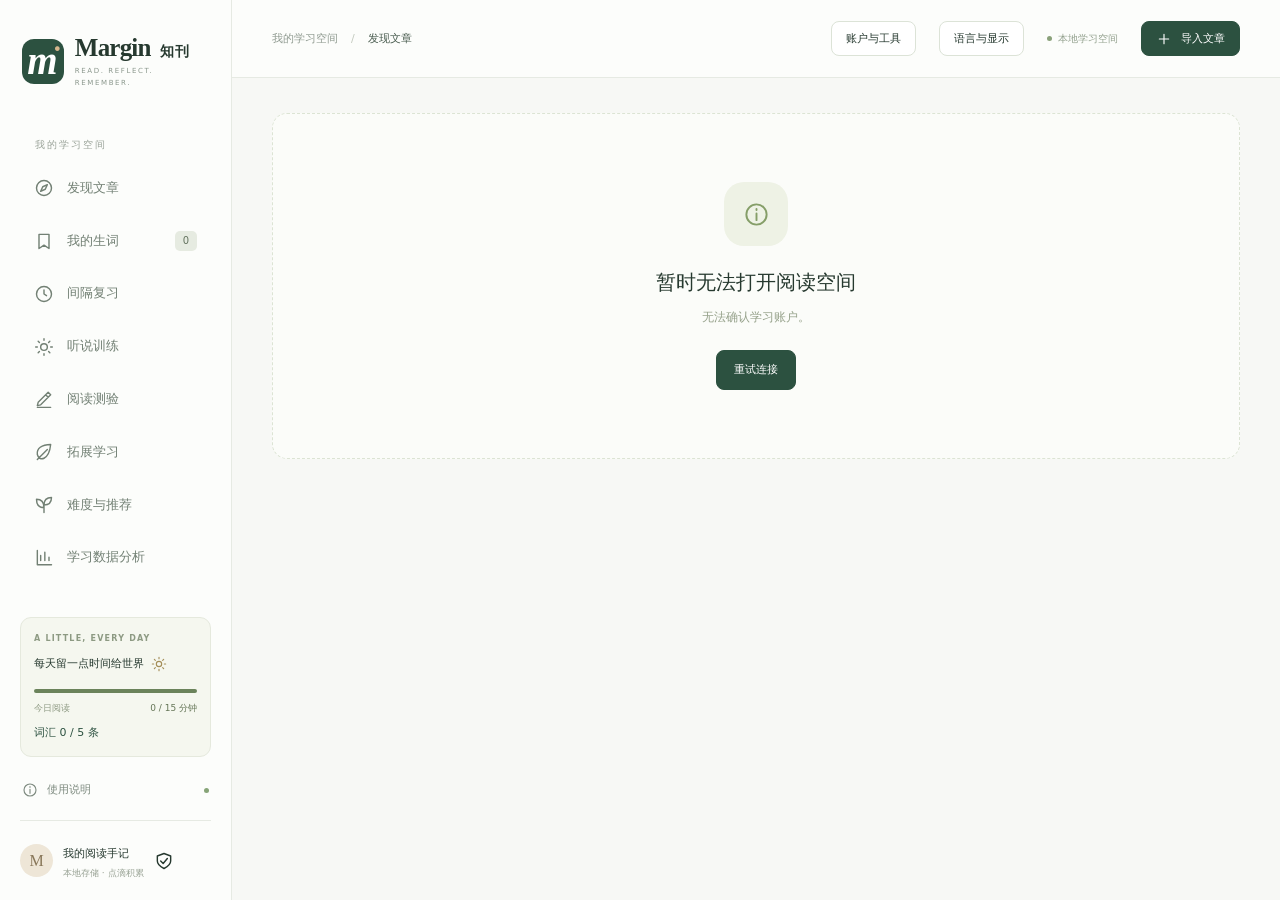
==== commit 106c8680: "feat: complete learning platform and optimize reading workflows" ====
--- a/templates/index.html
+++ b/templates/index.html
@@ -35,7 +35,7 @@
 <link href="/static/study-plans.css" rel="stylesheet"/>
 <script defer="" src="/static/study-plans.js"></script>
 <link href="/static/accessibility.css" rel="stylesheet"/>
-<script defer="" src="/static/interface.js"></script>
+<script defer="" src="/static/interface-extra.js"></script><script defer="" src="/static/interface.js"></script>
 
 <link href="/static/article-qa.css" rel="stylesheet">
 <script defer="" src="/static/article-qa.js"></script>
@@ -47,7 +47,7 @@
 <script defer="" src="/static/deep-analysis.js"></script>
 <link href="/static/learning-lab.css" rel="stylesheet"/>
 <script defer="" src="/static/learning-lab.js"></script>
-</link></link></link><script defer="" src="/static/app.js"></script></head>
+</link></link></link><link rel="manifest" href="/manifest.webmanifest"><script defer src="/static/offline.js"></script><script defer src="/static/platform-client.js"></script><script defer src="/static/import-queue.js"></script><script defer src="/static/install.js"></script><script defer="" src="/static/app.js"></script></head>
 <body data-reader-defaults="{{ reader_defaults|tojson|forceescape }}">
 <a class="skip-link" data-i18n="skip" data-skip="app" href="#app">跳到主要内容</a>
 <div class="app-shell">
@@ -78,7 +78,7 @@
 </div>
 </aside>
 <main class="main-shell">
-<header class="topbar"><div class="breadcrumb"><span data-i18n="我的学习空间">我的学习空间</span><span class="breadcrumb-slash">/</span><strong id="page-label">发现文章</strong></div><div class="top-actions"><button class="button small" data-display-settings="" data-i18n="display.settings" type="button">语言与显示</button><span class="local-badge"><i></i><span id="network-status-text">本地学习空间</span></span><button class="button primary small" data-action="import"><span data-icon="plus"></span><span data-i18n="导入文章">导入文章</span></button></div></header>
+<header class="topbar"><div class="breadcrumb"><span data-i18n="我的学习空间">我的学习空间</span><span class="breadcrumb-slash">/</span><strong id="page-label">发现文章</strong></div><div class="top-actions"><a class="button small" href="/hub">账户与工具</a><button class="button small" data-display-settings="" data-i18n="display.settings" type="button">语言与显示</button><span class="local-badge"><i></i><span id="network-status-text">本地学习空间</span></span><button class="button primary small" data-action="import"><span data-icon="plus"></span><span data-i18n="导入文章">导入文章</span></button></div></header>
 <div class="data-changed-banner" hidden="" id="data-changed-banner" role="alert"><span data-i18n="学习数据已在另一页面还原，本页旧操作已暂停。重新载入后继续使用。">学习数据已在另一页面还原，本页旧操作已暂停。重新载入后继续使用。</span><button class="button small" data-action="reload-data" data-i18n="重新载入">重新载入</button></div>
 <div aria-labelledby="page-label" class="page-content" id="app" role="region" tabindex="-1"><div class="loading-screen"><span class="spinner"></span><p data-i18n="正在翻开你的阅读空间…">正在翻开你的阅读空间…</p></div></div>
 <div class="visually-hidden" id="route-status" role="status"></div>
--- a/static/reader.css
+++ b/static/reader.css
@@ -187,3 +187,19 @@
   .reader-theme-options { gap: 7px; }
   .reader-theme-options label { padding: 9px 11px; }
 }
+/* Keep the text above the fold; advanced actions remain keyboard accessible. */
+.reader-more-tools { position: relative; }
+.reader-more-tools > summary { cursor: pointer; padding: 9px; border-radius: 6px; }
+.reader-more-menu { position: absolute; right: 0; top: 100%; z-index: 50; width: 285px; max-width: 80vw; display: grid; grid-template-columns: 1fr 1fr; gap: 6px; padding: 12px; background: var(--reader-bg, #fff); color: var(--ink, #203f35); border: 1px solid var(--reader-border, #cad5cb); border-radius: 10px; box-shadow: 0 8px 25px #0002; }
+.reader-article-details { margin: 10px 0 22px; font-size: 13px; }
+.reader-article-details > summary { cursor: pointer; padding: 8px 0; }
+.reader-more-menu [hidden] { display: none !important; }
+@media(max-width: 600px) {
+  .reader-toolbar { padding: 8px !important; }
+  .reader-controls { gap: 2px !important; }
+  .reader-paper { padding-top: 20px !important; }
+  .reader-title { margin-top: 12px !important; margin-bottom: 12px !important; font-size: 25px !important; }
+  .reader-byline { margin-bottom: 12px !important; padding-bottom: 10px !important; }
+}
+
+.article-heading{font-weight:700;font-size:1.2em}.article-quote{border-left:3px solid var(--reader-accent);padding-left:1em;font-style:italic}.article-list-item{padding-left:1em}
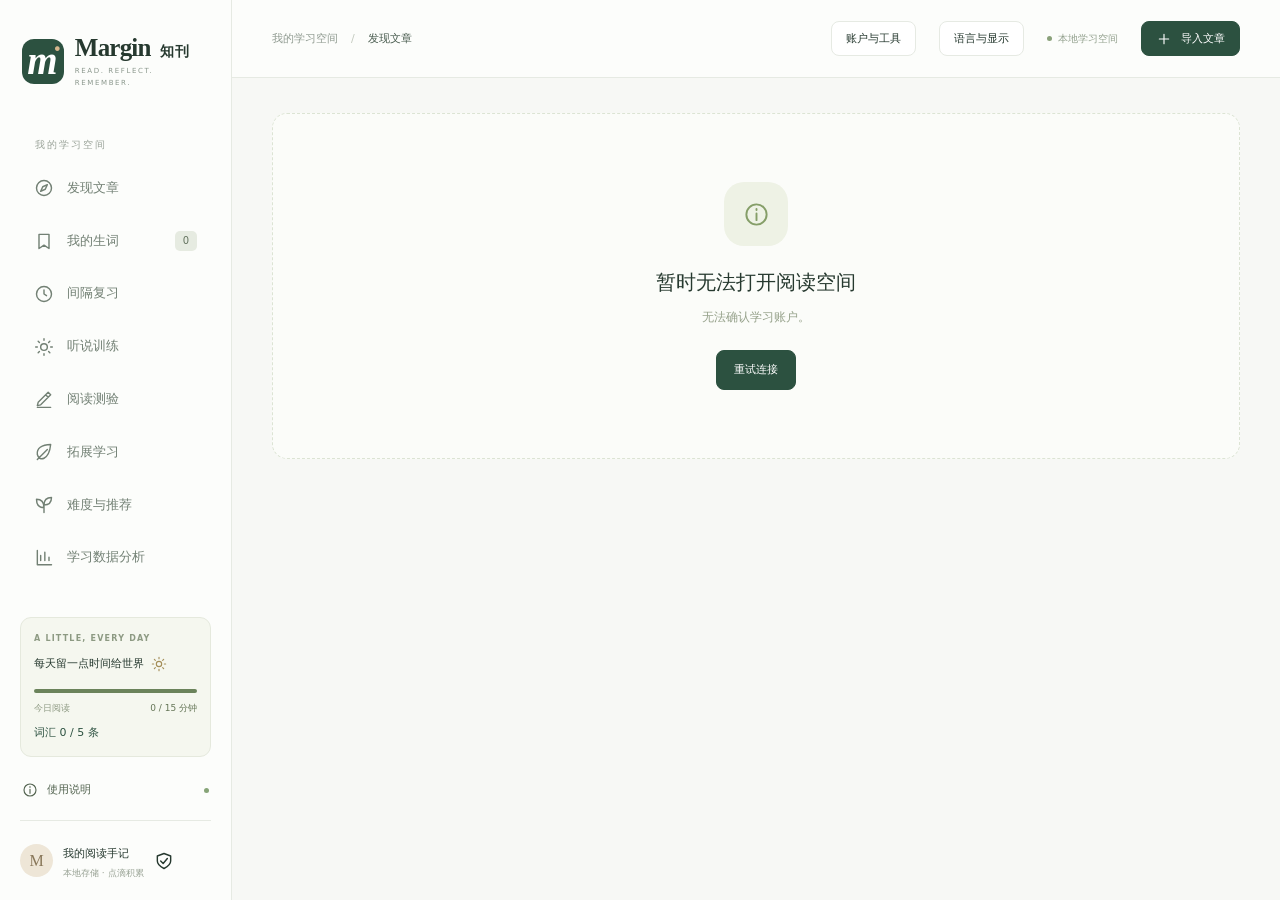
==== commit 657ced7b: "release: 最终完成版（2026-11-28） 完成无用代码清理、按钮对比度优化及最终版说明；修正 GitHub Actions 的 Linux 浏览器路径。验证记录见 CHANGELOG.md" ====
--- a/templates/index.html
+++ b/templates/index.html
@@ -101,10 +101,6 @@
 <div class="help-section"><h3 data-i18n="开始你的阅读">开始你的阅读</h3><ol><li data-i18n="导入文章或选择示例文章，在阅读工具栏调整字体、排版和主题，也可打开段落目录、专注模式及全屏。">导入文章或选择示例文章，在阅读工具栏调整字体、排版和主题，也可打开段落目录、专注模式及全屏。</li><li data-i18n="流畅模式点词先暂存，读完一段再集中处理；精读模式点词打开查词卡片，按需展开释义并加入生词本。阅读器的「操作帮助」中列出了快捷键和手机手势。">流畅模式点词先暂存，读完一段再集中处理；精读模式点词打开查词卡片，按需展开释义并加入生词本。阅读器的「操作帮助」中列出了快捷键和手机手势。</li><li data-i18n="在「我的生词」中整理词书、义项、原句和媒体卡片，批量导入导出；在「间隔复习」中进行卡片、挖空、听音和拼写练习，按记忆表现评分，也可手动标记掌握度，在「学习足迹」中查看阅读记录和打卡日历。">在「我的生词」中整理词书、义项、原句和媒体卡片，批量导入导出；在「间隔复习」中进行卡片、挖空、听音和拼写练习，按记忆表现评分，也可手动标记掌握度，在「学习足迹」中查看阅读记录和打卡日历。</li></ol></div>
 <div class="help-section"><h3 data-i18n="关于这个阅读空间">关于这个阅读空间</h3><p>阅读、词汇和打卡记录保存在本机 <code>instance/margin.sqlite3</code>。阅读时自动保存进度；页面隐藏或停止操作一段时间后暂停计时。打卡日期采用北京时间。</p><p data-i18n="内置英汉词库优先查询，未收录的词联网查询英英词典。文章难度由阅读易读度估算，仅供选文参考。">内置英汉词库优先查询，未收录的词联网查询英英词典。文章难度由阅读易读度估算，仅供选文参考。</p></div>
 </dialog>
-<dialog aria-labelledby="word-dialog-title" class="modal" id="word-dialog">
-<div class="modal-heading"><div><span class="eyebrow">A WORD WORTH KEEPING</span><h2 data-i18n="添加生词" id="word-dialog-title">添加生词</h2></div><button aria-label="关闭生词编辑" class="icon-button" data-action="close-dialog" data-i18n-aria-label="关闭生词编辑"><span data-icon="close"></span></button></div>
-<form id="word-form"><label><span data-i18n="英文单词或短语">英文单词或短语</span><input data-i18n-placeholder="例如：perspective" maxlength="60" name="word" pattern="[A-Za-z]+(['’\-][A-Za-z]+)*( [A-Za-z]+(['’\-][A-Za-z]+)*){0,5}" placeholder="例如：perspective" required=""/></label><label><span data-i18n="释义">释义</span><textarea data-i18n-placeholder="写下你对这个词的理解" maxlength="3000" name="meaning" placeholder="写下你对这个词的理解" required="" rows="3"></textarea></label><label><span data-i18n="学习笔记（选填）">学习笔记（选填）</span><textarea data-i18n-placeholder="搭配、联想，或你自己的例句" maxlength="2000" name="note" placeholder="搭配、联想，或你自己的例句" rows="3"></textarea></label><p class="form-error" id="word-error" role="alert"></p><div class="modal-footer"><span data-i18n="可在生词本中标记掌握程度">可在生词本中标记掌握程度</span><button class="button primary" type="submit"><span data-i18n="保存生词">保存生词</span><span data-icon="check"></span></button></div></form>
-</dialog>
 <dialog aria-describedby="confirm-message" aria-labelledby="confirm-dialog-title" class="modal compact" id="confirm-dialog"><div class="modal-heading"><h2 data-i18n="删除这条记录？" id="confirm-dialog-title">删除这条记录？</h2><button aria-label="取消删除" class="icon-button" data-action="cancel-confirm" data-i18n-aria-label="取消删除"><span data-icon="close"></span></button></div><p id="confirm-message"></p><div class="modal-footer"><button class="button" data-action="cancel-confirm" data-i18n="保留记录">保留记录</button><button class="button danger" data-action="accept-confirm" data-i18n="确认删除">确认删除</button></div></dialog>
 <dialog aria-labelledby="reader-settings-title" class="modal reader-settings-modal" id="reader-settings-dialog">
 <div class="modal-heading"><div><span class="eyebrow">MAKE ROOM FOR READING</span><h2 data-i18n="阅读设置" id="reader-settings-title">阅读设置</h2></div><button aria-label="关闭阅读设置" class="icon-button" data-i18n-aria-label="关闭阅读设置" data-reader-action="close-dialog">✕</button></div>
@@ -211,7 +207,7 @@
 <div class="modal-heading"><div><span class="eyebrow">READ WITH CONTEXT</span><h2 data-i18n="AI 语境释义与翻译辅助" id="study-title">AI 语境释义与翻译辅助</h2></div><button aria-label="关闭 AI 学习面板" class="icon-button" data-i18n-aria-label="关闭 AI 学习面板" data-study-action="close">✕</button></div>
 <div class="study-tabs"><button aria-pressed="true" class="button small" data-i18n="AI 语境释义" data-study-action="kind" data-study-kind="context" id="study-kind-context">AI 语境释义</button><button aria-pressed="false" class="button small" data-i18n="翻译辅助" data-study-action="kind" data-study-kind="translation" id="study-kind-translation">翻译辅助</button></div>
 <p class="study-service" id="study-service"></p>
-<details class="study-setup" hidden="" id="study-setup"><summary data-i18n="配置 AI 服务">配置 AI 服务</summary><p>在启动 Python 服务前设置服务器环境变量 <code>MARGIN_AI_API_KEY</code> 与 <code>MARGIN_AI_MODEL</code>，选择支持 Responses API 和结构化输出的模型。兼容服务可另设 <code>MARGIN_AI_BASE_URL</code>。完整示例见 README 与 <code>ai.env.example</code>。</p><p>密钥只在服务器使用。点击生成才会发送当前片段及附近上下文；全文按片段逐次处理。生成结果供学习参考。</p></details>
+<details class="study-setup" hidden="" id="study-setup"><summary data-i18n="配置 AI 服务">配置 AI 服务</summary><p>在启动 Python 服务前设置服务器环境变量 <code>MARGIN_AI_API_KEY</code> 与 <code>MARGIN_AI_MODEL</code>，选择支持 Responses API 和结构化输出的模型。兼容服务可另设 <code>MARGIN_AI_BASE_URL</code>。完整示例见 README 与 <code>.env.example</code>。</p><p>密钥只在服务器使用。点击生成才会发送当前片段及附近上下文；全文按片段逐次处理。生成结果供学习参考。</p></details>
 <div class="study-controls"><label><span data-i18n="原文段落">原文段落</span><select aria-label="原文段落" data-i18n-aria-label="原文段落" id="study-paragraph"></select></label><label><span data-i18n="处理范围">处理范围</span><select aria-label="AI 处理范围" data-i18n-aria-label="AI 处理范围" id="study-scope"><option data-i18n="当前划选 / 单词" value="selection">当前划选 / 单词</option><option data-i18n="句子" value="sentence">句子</option><option data-i18n="整段" value="paragraph">整段</option><option data-i18n="全文逐段翻译" value="full">全文逐段翻译</option></select></label><label><span data-i18n="解释深度">解释深度</span><select aria-label="解释深度" data-i18n-aria-label="解释深度" id="study-level"><option data-i18n="入门 · 简明解释" value="beginner">入门 · 简明解释</option><option data-i18n="进阶 · 语法与语境" value="intermediate">进阶 · 语法与语境</option><option data-i18n="深入 · 语义与修辞" value="advanced">深入 · 语义与修辞</option></select></label></div>
 <label class="study-sentence-label" id="study-sentence-label"><span data-i18n="原文句子">原文句子</span><select aria-label="原文句子" data-i18n-aria-label="原文句子" id="study-sentence"></select></label>
 <blockquote class="study-source-preview" id="study-source-preview" lang="en"></blockquote>
--- a/static/style.css
+++ b/static/style.css
@@ -1,17 +1,17 @@
 @charset "UTF-8";
-:root{--bg:#f7f8f5;--surface:#fff;--ink:#26392f;--muted:#839087;--line:#e6eae3;--green:#2c5140;--green-soft:#edf2e9;--orange:#bd704b;--orange-soft:#f8eee5;--radius:15px;--shadow:0 15px 45px #28392e0a;--font:"Segoe UI","Microsoft YaHei",system-ui,sans-serif}
-*{box-sizing:border-box}body{margin:0;background:var(--bg);color:var(--ink);font:14px/1.6 var(--font)}button,input,textarea,select{font:inherit}button,a,input,textarea,select{-webkit-tap-highlight-color:transparent}button{cursor:pointer}button:disabled{cursor:wait;opacity:.55}button,a{touch-action:manipulation}button{color:inherit}a{color:inherit;text-decoration:none}button:focus-visible,a:focus-visible,input:focus-visible,textarea:focus-visible,select:focus-visible{outline:3px solid #bca572;outline-offset:3px}button{border:0;background:none}svg.icon{width:20px;height:20px;flex-shrink:0;vertical-align:middle;fill:none;stroke:currentColor;stroke-width:1.7;stroke-linecap:round;stroke-linejoin:round}h1,h2,h3,p{margin:0}button svg.icon{pointer-events:none}input,textarea,select{width:100%;background:#fff;border:1px solid #dfe5dc;border-radius:9px;padding:11px 13px;color:var(--ink);transition:border-color .2s}input::placeholder,textarea::placeholder{color:#9aa59c}textarea{resize:vertical}select{cursor:pointer}label{display:block;font-size:13px;font-weight:600}label input,label textarea,label select{margin-top:7px}[hidden]{display:none!important}.app-shell{display:flex;height:100dvh;min-height:540px}.sidebar{width:232px;flex-shrink:0;border-right:1px solid var(--line);background:#fcfdfb;display:flex;flex-direction:column;padding:34px 20px 0}.brand{display:flex;gap:11px;align-items:center;padding:0 2px}.brand-mark{width:43px;height:45px;background:var(--green);color:#fff;border-radius:12px;font:bold italic 39px/44px Georgia;text-align:center;letter-spacing:-6px;padding-right:7px;position:relative}.brand-mark>span{position:absolute;font-size:29px;right:9px;top:-13px;color:#d6b58c}.brand strong{font:600 25px Georgia,serif;letter-spacing:-.8px}.brand-cn{font:600 14px var(--font);margin-left:9px;letter-spacing:1px}.brand small{display:block;font-size:7px;letter-spacing:1.6px;margin-top:4px;color:#8a978c}.workspace-label{font-size:10px;color:#9aa399;letter-spacing:2px;margin:48px 15px 13px}.nav-list{display:flex;flex-direction:column;gap:8px}.nav-list a{display:flex;align-items:center;gap:13px;border-radius:9px;padding:12px 14px;color:#728074;font-size:13px;transition:.2s}.nav-list a:hover{background:#f0f3ec}.nav-list a.active{background:#eaf0e5;color:#254b3e;font-weight:600}.nav-count{font-size:10px;line-height:20px;min-width:22px;text-align:center;border-radius:5px;margin-left:auto;background:#e6ebe1;color:#64735f;padding:0 4px}.nav-count.orange{background:#f5e8db;color:#ac714a}.sidebar-bottom{margin-top:auto;padding-top:30px}.daily-card{border:1px solid #e5e9dd;background:#f5f7ef;border-radius:11px;padding:15px 13px}.eyebrow{display:block;color:#8d9a83;font-size:9px;letter-spacing:1.8px;font-weight:600}.daily-card .eyebrow{font-size:8px;letter-spacing:1.2px}.daily-title{font-size:11px;margin:8px 0 15px;display:flex;align-items:center;gap:7px}.daily-title .icon{color:#a48e58;width:16px}.daily-progress{height:4px;background:#e0e6d7;border-radius:5px;overflow:hidden}.daily-progress span{height:100%;display:block;background:#6b835b;transition:width .4s}.daily-meta{display:flex;justify-content:space-between;margin-top:8px;font-size:9px;color:#8c9881}.daily-meta strong{font-weight:500;color:#637455}.settings-link{display:flex;align-items:center;gap:9px;font-size:11px;color:#7d8a7f;width:100%;padding:23px 2px 20px}.settings-link .icon{width:16px}.status-dot{margin-left:auto;background:#86a477;width:5px;height:5px;border-radius:50%}.local-profile{display:flex;gap:10px;align-items:center;border-top:1px solid var(--line);padding:20px 0}.avatar{width:33px;height:33px;border-radius:50%;background:#eee6d7;color:#887759;display:grid;place-items:center;font:16px Georgia}.local-profile strong{font-size:11px;font-weight:500}.local-profile small{display:block;color:#96a092;font-size:9px;margin-top:2px}.local-profile>.icon{margin-left:auto;width:15px;color:#95a08e}.main-shell{flex:1;min-width:0;display:flex;flex-direction:column}.topbar{height:78px;flex-shrink:0;display:flex;align-items:center;justify-content:space-between;padding:0 40px;border-bottom:1px solid var(--line);background:#fcfdfb}.breadcrumb{display:flex;align-items:center;gap:13px;font-size:11px;color:#8f9a90}.breadcrumb strong{font-weight:500;color:#485b4e}.breadcrumb-slash{color:#c3cabf}.top-actions{display:flex;align-items:center;gap:23px}.local-badge{font-size:10px;color:#92a08d;display:flex;align-items:center;gap:6px}.local-badge i{width:5px;height:5px;border-radius:50%;background:#8aa17a}.button{border:1px solid #dce3d7;border-radius:8px;background:#fff;display:inline-flex;align-items:center;justify-content:center;gap:9px;font-size:12px;font-weight:500;padding:10px 17px;min-height:40px;transition:background .2s,transform .2s}.button:hover{background:#f1f4ec;transform:translateY(-1px)}.button.primary{background:var(--green);border-color:var(--green);color:#fff}.button.primary:hover{background:#1f3d30}.button.small{font-size:11px;padding:8px 14px;min-height:35px}.button .icon{width:16px;height:16px}.button.warm{background:#faf5ec;border-color:#e9decc;color:#8e714e}.button.danger{background:#a34d3f;border-color:#a34d3f;color:#fff}.button.subtle{background:transparent;border-color:transparent;color:#7b8a7a;padding-left:5px;padding-right:5px}.page-content{flex:1;overflow-y:auto;min-height:0;padding:35px 40px 28px;scroll-behavior:smooth}.page-wrap{max-width:1280px;margin:auto}.page-intro{display:flex;align-items:flex-end;justify-content:space-between;gap:20px;margin-bottom:27px}.page-intro .eyebrow{margin-bottom:9px;color:#8e9c85;font-size:9px}.page-intro h1{font-weight:500;font-size:27px;letter-spacing:.8px;line-height:1.5}.page-intro p{font-size:12px;color:#8b968c;margin-top:8px;letter-spacing:.3px}.date-label{font-size:10px;color:#9ba493;display:flex;gap:8px;align-items:center;white-space:nowrap;padding-bottom:6px}.date-label .icon{width:14px}.dashboard-top{display:grid;grid-template-columns:minmax(0,1fr) 257px;gap:20px}.featured-card{display:grid;grid-template-columns:1fr 42%;background:#edf0e6;border:1px solid #e3e7d9;border-radius:14px;overflow:hidden;min-height:274px;position:relative}.feature-copy{padding:28px 0 28px 28px;z-index:1;display:flex;flex-direction:column;align-items:flex-start}.feature-kicker{font-size:9px;letter-spacing:1.3px;color:#7d8b69;display:flex;gap:7px;align-items:center}.feature-kicker .icon{width:14px;height:14px}.feature-copy h2{font:normal 34px/1.14 Georgia,"Times New Roman",serif;letter-spacing:-.8px;margin:17px -15px 10px 0;max-width:340px}.feature-copy>p{font-size:11px;color:#879079;margin-bottom:17px}.feature-meta{display:flex;align-items:center;gap:10px;font-size:9px;color:#7d8b71;margin-bottom:18px}.feature-copy>.button{margin-top:auto}.tag{display:inline-block;background:#edf2e9;color:#647c52;border:1px solid #dee8d5;border-radius:5px;padding:1px 6px;font-size:9px;font-weight:600;white-space:nowrap}.tag.level-b2{background:#fbf2dd;border-color:#f0e7ce;color:#a18646}.tag.level-c1,.tag.level-c2{background:#f5e9df;border-color:#ecdbce;color:#a47a57}.feature-art{position:relative;overflow:hidden;display:grid;place-items:center;min-height:270px}.feature-art svg{width:115%;height:100%;position:absolute;right:-25px;bottom:-6px}.feature-caption{position:absolute;right:18px;bottom:14px;color:#96a181;font:8px Georgia;letter-spacing:2px}.daily-overview{border:1px solid var(--line);border-radius:14px;background:#fff;padding:22px;display:flex;flex-direction:column}.section-label{display:flex;align-items:center;justify-content:space-between;font-size:12px;font-weight:600}.section-label>span{font-size:9px;color:#94a18d;font-weight:400}.streak-row{display:flex;align-items:center;gap:13px;margin:22px 0 18px}.streak-icon{background:#f8f0e1;color:#b79156;width:43px;height:43px;border-radius:12px;display:grid;place-items:center}.streak-icon .icon{width:23px;height:23px}.streak-number{font-size:27px;line-height:1.1;font-weight:500}.streak-number span{font-size:11px;margin-left:5px;color:#8c987f;font-weight:400}.streak-row small{font-size:9px;color:#98a18f;display:block;margin-top:4px}.week-dots{display:flex;justify-content:space-between;margin-bottom:20px}.week-day{text-align:center;font-size:8px;color:#a3ac9b;display:flex;flex-direction:column;align-items:center;gap:7px}.week-day i{font-style:normal;border-radius:50%;width:23px;height:23px;background:#f3f5ef;font-size:9px;display:grid;place-items:center;color:#b5bfab}.week-day i.done{background:#e8eedf;color:#65884c}.week-day i.today{border:1px solid #92a97b;color:#698557}.week-day i .icon{width:12px;height:12px}.daily-overview .button{width:100%;margin-top:auto;font-size:11px;background:#f6f8f1;border-color:#e5eadc;color:#688054;min-height:34px}.library-toolbar{display:flex;justify-content:space-between;align-items:center;gap:15px;margin:29px 0 18px}.section-heading{font-size:17px;display:flex;align-items:center;gap:10px;font-weight:500}.section-heading small{font-size:10px;color:#a2ab99;font-weight:400}.filters{display:flex;align-items:center;gap:7px;flex-wrap:wrap}.filter{font-size:11px;color:#87947f;border-radius:6px;padding:6px 12px;border:1px solid transparent}.filter:hover{background:#eef2e7}.filter.active{background:#e8eee0;color:#4e6a40;border-color:#dbe5ce}.library-controls{display:flex;align-items:center;justify-content:space-between;gap:12px;margin-bottom:19px}.search-box{position:relative;max-width:255px;flex:1}.search-box .icon{position:absolute;top:10px;left:11px;color:#a3ae9b;width:16px;height:16px}.search-box input{padding:8px 10px 8px 35px;font-size:11px;height:36px;background:#fcfdfa;border-color:#e6eadf}.difficulty-select{width:130px;font-size:11px;padding:8px 11px;background:#fcfdfa;color:#7b8b70;height:36px}.article-grid{display:grid;grid-template-columns:repeat(3,minmax(0,1fr));gap:18px}.article-card{border:1px solid var(--line);border-radius:12px;background:#fff;overflow:hidden;transition:transform .22s,box-shadow .22s}.article-card:hover{transform:translateY(-4px);box-shadow:var(--shadow)}.card-art{height:125px;overflow:hidden;position:relative;width:100%;display:block;padding:0}.card-art svg{width:100%;height:100%;display:block}.art-label{position:absolute;top:13px;left:14px;background:#ffffffb8;border:1px solid #ffffff61;backdrop-filter:blur(3px);border-radius:4px;font-size:8px;letter-spacing:1.1px;padding:2px 7px;color:#62725b}.card-copy{padding:17px 17px 15px}.card-meta{display:flex;align-items:center;gap:7px;font-size:9px;color:#9da692}.card-meta .tag{margin-left:auto;font-size:8px}.card-title{display:block;text-align:left;font:20px/1.25 Georgia,"Times New Roman",serif;margin:12px 0 8px;padding:0;min-height:50px;color:#344736}.card-title:hover{color:#76905e}.card-subtitle{font-size:10px;color:#9aa58f;white-space:nowrap;overflow:hidden;text-overflow:ellipsis}.card-footer{display:flex;align-items:center;justify-content:space-between;border-top:1px solid #eff1eb;padding-top:12px;margin-top:15px;font-size:9px;color:#9ca88f}.card-footer span{display:flex;align-items:center;gap:5px}.card-footer .icon{width:12px;height:12px}.read-link{display:flex;align-items:center;gap:5px;color:#6e8558;font-size:10px}.read-link .icon{width:13px}.card-progress{height:2px;background:#eff3e9;margin-top:-1px}.card-progress>span{display:block;height:100%;background:#8eaa70}.page-footnote{display:flex;justify-content:center;gap:8px;align-items:center;font-size:9px;color:#a2ac98;margin:27px 0 2px;letter-spacing:.6px}.page-footnote .icon{width:12px;height:12px}.icon-button{padding:7px;width:34px;height:34px;border-radius:7px;display:inline-flex;align-items:center;justify-content:center;color:#839379;flex-shrink:0}.icon-button:hover{background:#edf2e6;color:#3e6030}.icon-button .icon{width:17px;height:17px}.icon-button.danger:hover{background:#fff0eb;color:#b65a40}.empty-state{grid-column:1/-1;text-align:center;padding:68px 25px;border:1px dashed #dce4d4;border-radius:15px;background:#fbfcf9}.empty-state .empty-icon{width:64px;height:64px;border-radius:20px;display:grid;place-items:center;margin:0 auto 20px;background:#eef2e5;color:#859e68}.empty-icon .icon{width:27px;height:27px}.empty-state h2{font-size:20px;font-weight:500}.empty-state p{font-size:12px;color:#95a18a;margin:10px 0 23px}.empty-state .button{font-size:11px}.loading-screen{display:flex;flex-direction:column;align-items:center;justify-content:center;min-height:360px;color:#93a184;font-size:12px;gap:18px}.spinner{display:inline-block;width:24px;height:24px;border:2px solid #dae4ce;border-top-color:#577240;border-radius:50%;animation:spin .8s linear infinite}@keyframes spin{to{transform:rotate(360deg)}}
+:root{--bg:#f7f8f5;--surface:#fff;--ink:#26392f;--muted:#839087;--line:#e6eae3;--green:#2c5140;--on-green:#fff;--green-hover:#1f3d30;--button-bg:var(--surface);--disabled-bg:#eef1eb;--disabled-text:#52634f;--green-soft:#edf2e9;--orange:#bd704b;--orange-soft:#f8eee5;--radius:15px;--shadow:0 15px 45px #28392e0a;--font:"Segoe UI","Microsoft YaHei",system-ui,sans-serif}
+*{box-sizing:border-box}body{margin:0;background:var(--bg);color:var(--ink);font:14px/1.6 var(--font)}button,input,textarea,select{font:inherit}button,a,input,textarea,select{-webkit-tap-highlight-color:transparent}button{cursor:pointer}button:disabled{cursor:not-allowed;opacity:1}button,a{touch-action:manipulation}button{color:inherit}a{color:inherit;text-decoration:none}button:focus-visible,a:focus-visible,input:focus-visible,textarea:focus-visible,select:focus-visible{outline:3px solid #bca572;outline-offset:3px}button{border:0;background:none}svg.icon{width:20px;height:20px;flex-shrink:0;vertical-align:middle;fill:none;stroke:currentColor;stroke-width:1.7;stroke-linecap:round;stroke-linejoin:round}h1,h2,h3,p{margin:0}button svg.icon{pointer-events:none}input,textarea,select{width:100%;background:#fff;border:1px solid #dfe5dc;border-radius:9px;padding:11px 13px;color:var(--ink);transition:border-color .2s}input::placeholder,textarea::placeholder{color:#9aa59c}textarea{resize:vertical}select{cursor:pointer}label{display:block;font-size:13px;font-weight:600}label input,label textarea,label select{margin-top:7px}[hidden]{display:none!important}.app-shell{display:flex;height:100dvh;min-height:540px}.sidebar{width:232px;flex-shrink:0;border-right:1px solid var(--line);background:#fcfdfb;display:flex;flex-direction:column;padding:34px 20px 0}.brand{display:flex;gap:11px;align-items:center;padding:0 2px}.brand-mark{width:43px;height:45px;background:var(--green);color:#fff;border-radius:12px;font:bold italic 39px/44px Georgia;text-align:center;letter-spacing:-6px;padding-right:7px;position:relative}.brand-mark>span{position:absolute;font-size:29px;right:9px;top:-13px;color:#d6b58c}.brand strong{font:600 25px Georgia,serif;letter-spacing:-.8px}.brand-cn{font:600 14px var(--font);margin-left:9px;letter-spacing:1px}.brand small{display:block;font-size:7px;letter-spacing:1.6px;margin-top:4px;color:#8a978c}.workspace-label{font-size:10px;color:#9aa399;letter-spacing:2px;margin:48px 15px 13px}.nav-list{display:flex;flex-direction:column;gap:8px}.nav-list a{display:flex;align-items:center;gap:13px;border-radius:9px;padding:12px 14px;color:#728074;font-size:13px;transition:.2s}.nav-list a:hover{background:#f0f3ec}.nav-list a.active{background:#eaf0e5;color:#254b3e;font-weight:600}.nav-count{font-size:10px;line-height:20px;min-width:22px;text-align:center;border-radius:5px;margin-left:auto;background:#e6ebe1;color:#64735f;padding:0 4px}.sidebar-bottom{margin-top:auto;padding-top:30px}.daily-card{border:1px solid #e5e9dd;background:#f5f7ef;border-radius:11px;padding:15px 13px}.eyebrow{display:block;color:#8d9a83;font-size:9px;letter-spacing:1.8px;font-weight:600}.daily-card .eyebrow{font-size:8px;letter-spacing:1.2px}.daily-title{font-size:11px;margin:8px 0 15px;display:flex;align-items:center;gap:7px}.daily-title .icon{color:#a48e58;width:16px}.daily-progress{height:4px;background:#e0e6d7;border-radius:5px;overflow:hidden}.daily-progress span{height:100%;display:block;background:#6b835b;transition:width .4s}.daily-meta{display:flex;justify-content:space-between;margin-top:8px;font-size:9px;color:#8c9881}.daily-meta strong{font-weight:500;color:#637455}.settings-link{display:flex;align-items:center;gap:9px;font-size:11px;color:#52634f;width:100%;padding:23px 2px 20px}.settings-link .icon{width:16px}.status-dot{margin-left:auto;background:#86a477;width:5px;height:5px;border-radius:50%}.local-profile{display:flex;gap:10px;align-items:center;border-top:1px solid var(--line);padding:20px 0}.avatar{width:33px;height:33px;border-radius:50%;background:#eee6d7;color:#887759;display:grid;place-items:center;font:16px Georgia}.local-profile strong{font-size:11px;font-weight:500}.local-profile small{display:block;color:#96a092;font-size:9px;margin-top:2px}.local-profile>.icon{margin-left:auto;width:15px;color:#95a08e}.main-shell{flex:1;min-width:0;display:flex;flex-direction:column}.topbar{height:78px;flex-shrink:0;display:flex;align-items:center;justify-content:space-between;padding:0 40px;border-bottom:1px solid var(--line);background:#fcfdfb}.breadcrumb{display:flex;align-items:center;gap:13px;font-size:11px;color:#8f9a90}.breadcrumb strong{font-weight:500;color:#485b4e}.breadcrumb-slash{color:#c3cabf}.top-actions{display:flex;align-items:center;gap:23px}.local-badge{font-size:10px;color:#92a08d;display:flex;align-items:center;gap:6px}.local-badge i{width:5px;height:5px;border-radius:50%;background:#8aa17a}.button{border:1px solid var(--line);border-radius:8px;background:var(--button-bg);color:var(--ink);display:inline-flex;align-items:center;justify-content:center;gap:9px;font-size:12px;font-weight:500;padding:10px 17px;min-height:40px;transition:background .2s,transform .2s}.button:hover:not(:disabled){background:var(--green-soft);transform:translateY(-1px)}.button.primary{background:var(--green);border-color:var(--green);color:var(--on-green)}.button.primary:hover:not(:disabled){background:var(--green-hover);border-color:var(--green-hover)}.button.small{font-size:11px;padding:8px 14px;min-height:35px}.button .icon{width:16px;height:16px}.button.warm{background:#faf5ec;border-color:#e9decc;color:#705431}.button.danger{background:#a34d3f;border-color:#a34d3f;color:#fff}.button.danger:hover:not(:disabled){background:#853c31;border-color:#853c31}:is(.button,.icon-button,.reader-tool-button):disabled{background:var(--disabled-bg);color:var(--disabled-text);border-color:var(--line);border-style:dashed;box-shadow:none;transform:none}.page-content{flex:1;overflow-y:auto;min-height:0;padding:35px 40px 28px;scroll-behavior:smooth}.page-wrap{max-width:1280px;margin:auto}.page-intro{display:flex;align-items:flex-end;justify-content:space-between;gap:20px;margin-bottom:27px}.page-intro .eyebrow{margin-bottom:9px;color:#8e9c85;font-size:9px}.page-intro h1{font-weight:500;font-size:27px;letter-spacing:.8px;line-height:1.5}.page-intro p{font-size:12px;color:#8b968c;margin-top:8px;letter-spacing:.3px}.dashboard-top{display:grid;grid-template-columns:minmax(0,1fr) 257px;gap:20px}.featured-card{display:grid;grid-template-columns:1fr 42%;background:#edf0e6;border:1px solid #e3e7d9;border-radius:14px;overflow:hidden;min-height:274px;position:relative}.feature-copy{padding:28px 0 28px 28px;z-index:1;display:flex;flex-direction:column;align-items:flex-start}.feature-kicker{font-size:9px;letter-spacing:1.3px;color:#7d8b69;display:flex;gap:7px;align-items:center}.feature-kicker .icon{width:14px;height:14px}.feature-copy h2{font:normal 34px/1.14 Georgia,"Times New Roman",serif;letter-spacing:-.8px;margin:17px -15px 10px 0;max-width:340px}.feature-copy>p{font-size:11px;color:#879079;margin-bottom:17px}.feature-meta{display:flex;align-items:center;gap:10px;font-size:9px;color:#7d8b71;margin-bottom:18px}.feature-copy>.button{margin-top:auto}.tag{display:inline-block;background:#edf2e9;color:#647c52;border:1px solid #dee8d5;border-radius:5px;padding:1px 6px;font-size:9px;font-weight:600;white-space:nowrap}.tag.level-b2{background:#fbf2dd;border-color:#f0e7ce;color:#a18646}.tag.level-c1,.tag.level-c2{background:#f5e9df;border-color:#ecdbce;color:#a47a57}.feature-art{position:relative;overflow:hidden;display:grid;place-items:center;min-height:270px}.feature-art svg{width:115%;height:100%;position:absolute;right:-25px;bottom:-6px}.feature-caption{position:absolute;right:18px;bottom:14px;color:#96a181;font:8px Georgia;letter-spacing:2px}.daily-overview{border:1px solid var(--line);border-radius:14px;background:#fff;padding:22px;display:flex;flex-direction:column}.section-label{display:flex;align-items:center;justify-content:space-between;font-size:12px;font-weight:600}.section-label>span{font-size:9px;color:#94a18d;font-weight:400}.streak-row{display:flex;align-items:center;gap:13px;margin:22px 0 18px}.streak-icon{background:#f8f0e1;color:#b79156;width:43px;height:43px;border-radius:12px;display:grid;place-items:center}.streak-icon .icon{width:23px;height:23px}.streak-number{font-size:27px;line-height:1.1;font-weight:500}.streak-number span{font-size:11px;margin-left:5px;color:#8c987f;font-weight:400}.streak-row small{font-size:9px;color:#98a18f;display:block;margin-top:4px}.week-dots{display:flex;justify-content:space-between;margin-bottom:20px}.week-day{text-align:center;font-size:8px;color:#a3ac9b;display:flex;flex-direction:column;align-items:center;gap:7px}.week-day i{font-style:normal;border-radius:50%;width:23px;height:23px;background:#f3f5ef;font-size:9px;display:grid;place-items:center;color:#b5bfab}.week-day i.done{background:#e8eedf;color:#65884c}.week-day i.today{border:1px solid #92a97b;color:#698557}.week-day i .icon{width:12px;height:12px}.daily-overview .button{width:100%;margin-top:auto;font-size:11px;background:#f6f8f1;border-color:#e5eadc;color:#4d653d;min-height:34px}.library-toolbar{display:flex;justify-content:space-between;align-items:center;gap:15px;margin:29px 0 18px}.section-heading{font-size:17px;display:flex;align-items:center;gap:10px;font-weight:500}.section-heading small{font-size:10px;color:#a2ab99;font-weight:400}.filters{display:flex;align-items:center;gap:7px;flex-wrap:wrap}.filter{font-size:11px;color:var(--ink);border-radius:6px;padding:6px 12px;border:1px solid transparent}.filter:hover{background:#eef2e7}.filter.active{background:#e8eee0;color:#4e6a40;border-color:#dbe5ce}.library-controls{display:flex;align-items:center;justify-content:space-between;gap:12px;margin-bottom:19px}.search-box{position:relative;max-width:255px;flex:1}.search-box .icon{position:absolute;top:10px;left:11px;color:#a3ae9b;width:16px;height:16px}.search-box input{padding:8px 10px 8px 35px;font-size:11px;height:36px;background:#fcfdfa;border-color:#e6eadf}.article-grid{display:grid;grid-template-columns:repeat(3,minmax(0,1fr));gap:18px}.article-card{border:1px solid var(--line);border-radius:12px;background:#fff;overflow:hidden;transition:transform .22s,box-shadow .22s}.article-card:hover{transform:translateY(-4px);box-shadow:var(--shadow)}.card-art{height:125px;overflow:hidden;position:relative;width:100%;display:block;padding:0}.card-art svg{width:100%;height:100%;display:block}.art-label{position:absolute;top:13px;left:14px;background:#ffffffb8;border:1px solid #ffffff61;backdrop-filter:blur(3px);border-radius:4px;font-size:8px;letter-spacing:1.1px;padding:2px 7px;color:#62725b}.card-copy{padding:17px 17px 15px}.card-meta{display:flex;align-items:center;gap:7px;font-size:9px;color:#9da692}.card-meta .tag{margin-left:auto;font-size:8px}.card-title{display:block;text-align:left;font:20px/1.25 Georgia,"Times New Roman",serif;margin:12px 0 8px;padding:0;min-height:50px;color:#344736}.card-title:hover{color:#76905e}.card-subtitle{font-size:10px;color:#9aa58f;white-space:nowrap;overflow:hidden;text-overflow:ellipsis}.card-footer{display:flex;align-items:center;justify-content:space-between;border-top:1px solid #eff1eb;padding-top:12px;margin-top:15px;font-size:9px;color:#9ca88f}.card-footer span{display:flex;align-items:center;gap:5px}.card-footer .icon{width:12px;height:12px}.read-link{display:flex;align-items:center;gap:5px;color:#4d653d;font-size:10px}.read-link .icon{width:13px}.card-progress{height:2px;background:#eff3e9;margin-top:-1px}.card-progress>span{display:block;height:100%;background:#8eaa70}.page-footnote{display:flex;justify-content:center;gap:8px;align-items:center;font-size:9px;color:#a2ac98;margin:27px 0 2px;letter-spacing:.6px}.page-footnote .icon{width:12px;height:12px}.icon-button{padding:7px;width:34px;height:34px;border-radius:7px;display:inline-flex;align-items:center;justify-content:center;color:var(--ink);flex-shrink:0}.icon-button:hover:not(:disabled){background:var(--green-soft);color:var(--green)}.icon-button .icon{width:17px;height:17px}.icon-button.danger:hover:not(:disabled){background:#fff0eb;color:#943c32}.empty-state{grid-column:1/-1;text-align:center;padding:68px 25px;border:1px dashed #dce4d4;border-radius:15px;background:#fbfcf9}.empty-state .empty-icon{width:64px;height:64px;border-radius:20px;display:grid;place-items:center;margin:0 auto 20px;background:#eef2e5;color:#859e68}.empty-icon .icon{width:27px;height:27px}.empty-state h2{font-size:20px;font-weight:500}.empty-state p{font-size:12px;color:#95a18a;margin:10px 0 23px}.empty-state .button{font-size:11px}.loading-screen{display:flex;flex-direction:column;align-items:center;justify-content:center;min-height:360px;color:#93a184;font-size:12px;gap:18px}.spinner{display:inline-block;width:24px;height:24px;border:2px solid #dae4ce;border-top-color:#577240;border-radius:50%;animation:spin .8s linear infinite}@keyframes spin{to{transform:rotate(360deg)}}
 /* A reader with a quiet margin for learning. */
-.page-content.reader-page{padding:0;overflow:hidden;display:flex;flex-direction:column}.reader-toolbar{display:flex;align-items:center;justify-content:space-between;padding:11px 22px;border-bottom:1px solid var(--line);background:#fbfcf9;gap:10px;flex-shrink:0;flex-wrap:wrap}.reader-back{font-size:11px;display:flex;align-items:center;gap:7px;color:#81916f}.reader-back .icon{width:15px}.reader-controls{display:flex;align-items:center;gap:13px}.control-group{display:flex;align-items:center;gap:5px;border-right:1px solid #e3e9dc;padding-right:13px;font-size:10px;color:#94a285}.control-group:last-child{border:0;padding:0}.control-group .icon-button{width:25px;height:27px;padding:3px}.font-label{min-width:28px;text-align:center;font-size:11px;color:#637953}.line-select{padding:3px 5px;width:66px;border:0;background:transparent;font-size:11px;color:#718361}.reader-grid{display:grid;grid-template-columns:minmax(0,1fr) 286px;min-height:0;flex:1}.reader-scroll{overflow-y:auto;scroll-behavior:auto;background:#faf8f2;position:relative;overscroll-behavior:contain}.reader-paper{max-width:775px;margin:auto;padding:42px 48px 50px;min-height:100%;--reader-font:20px;--reader-line:1.9}.reader-label{display:flex;align-items:center;gap:10px;color:#97a287;font-size:10px;flex-wrap:wrap}.reader-label .tag{font-size:9px}.reader-title{font:36px/1.18 Georgia,"Times New Roman",serif;letter-spacing:-.6px;margin:19px 0 15px;color:#30402f}.reader-subtitle{font-size:12px;color:#9b9f88;margin-bottom:19px}.reader-byline{display:flex;gap:12px;align-items:center;color:#a0a58e;font-size:9px;border-bottom:1px solid #e7e7d9;padding-bottom:21px;flex-wrap:wrap}.reader-byline>a{color:#78895b;text-decoration:underline;text-underline-offset:3px}.reader-byline .icon{width:13px;height:13px}.reader-tools{margin-left:auto;display:flex;align-items:center}.reader-hint{font-size:10px;color:#a8ad96;display:flex;gap:7px;align-items:center;margin:18px 0 25px}.reader-hint .icon{width:13px;height:13px}.article-body{font-family:Georgia,"Times New Roman",serif;font-size:var(--reader-font);line-height:var(--reader-line);color:#414a3c;overflow-wrap:break-word}.paragraph{margin:0 0 1.45em;position:relative}.word{border-radius:3px;cursor:pointer;transition:background .15s}.word:hover{background:#e9e8ce}.word.selected{background:#ece2b7;box-shadow:0 2px #bd9d51}.word.saved{text-decoration:underline;text-decoration-color:#c5bf87;text-decoration-style:dotted;text-underline-offset:5px}.paragraph::selection,.word::selection{background:#e8deb2}.reader-end{display:flex;flex-direction:column;align-items:center;gap:12px;margin-top:35px;padding:30px 0;border-top:1px solid #e7e7d9}.reader-end small{font-size:9px;letter-spacing:2px;color:#a6af92}.reader-end p{font-size:11px;color:#98a184}.reader-end .button{font-size:11px}.reader-margin{background:#fdfefb;border-left:1px solid var(--line);overflow-y:auto;padding:23px 20px}.margin-heading{display:flex;align-items:center;justify-content:space-between;font-size:12px;font-weight:500;margin-bottom:20px}.margin-heading span{color:#b0b99f;font:9px Georgia;letter-spacing:2px}.margin-placeholder{text-align:center;padding:32px 3px 24px}.margin-symbol{margin:auto auto 18px;width:61px;height:66px;display:grid;place-items:center;background:#f0f3e9;border-radius:28px 28px 12px 12px;color:#9aaa83}.margin-symbol .icon{width:27px;height:27px}.margin-placeholder h3{font-size:13px;font-weight:500}.margin-placeholder p{font-size:11px;line-height:1.9;color:#a0aa91;margin-top:10px}.lookup-form{display:flex;gap:5px;margin-bottom:17px}.lookup-form input{font-size:10px;min-width:0;padding:8px 10px;background:#f8faf4}.lookup-form .icon-button{background:#edf2e5}.margin-tip{padding:16px;border:1px solid #e7ecde;background:#f6f8ef;border-radius:9px;margin-top:25px}.margin-tip .eyebrow{font-size:8px;letter-spacing:1.2px}.margin-tip p{font-size:10px;line-height:1.9;color:#97a287;margin-top:7px}.lookup-result{animation:appear .2s ease}.lookup-title{display:flex;align-items:center;gap:7px}.lookup-title h2{font:30px Georgia;overflow-wrap:anywhere}.phonetic{font-size:11px;color:#9ba78e;margin-top:7px}.definition{font-size:13px;line-height:1.9;color:#627852;margin:18px 0;white-space:pre-line;overflow-wrap:anywhere}.part-of-speech{font:italic 12px Georgia;color:#a19e7e;margin-right:6px}.source-caption{color:#a8b19a;font-size:8px;border-bottom:1px solid #edf0e6;padding-bottom:16px}.context-block{border-left:2px solid #d8dfc7;margin:18px 0;padding:0 0 0 12px;font:italic 12px/1.9 Georgia;color:#8a9579;overflow-wrap:anywhere}.context-label{font-size:9px;color:#a1ac90;font-style:normal;font-family:var(--font);display:block;margin-bottom:8px}.lookup-result>.button{width:100%;font-size:11px}.lookup-result>.button+.button{margin-top:9px}.lookup-result textarea{font-size:11px;margin:10px 0}.lookup-note{font-size:9px;line-height:1.8;color:#a1ab92;margin-top:14px}.reading-status{height:31px;padding:0 22px;display:flex;align-items:center;justify-content:space-between;border-top:1px solid var(--line);background:#fbfcf9;font-size:9px;color:#9ba88d;gap:10px;flex-shrink:0}.status-progress{display:flex;align-items:center;gap:9px}.mini-progress{height:3px;width:95px;background:#e7ecde;border-radius:3px;overflow:hidden}.mini-progress>span{display:block;height:100%;background:#8ba16d}.reading-status .icon{width:11px;height:11px}.reader-margin .error-note{font-size:11px;color:#b17d62;background:#fbf2e8;border:1px solid #edddc8;padding:12px;border-radius:8px;line-height:1.8}
+.page-content.reader-page{padding:0;overflow:hidden;display:flex;flex-direction:column}.reader-toolbar{display:flex;align-items:center;justify-content:space-between;padding:11px 22px;border-bottom:1px solid var(--line);background:#fbfcf9;gap:10px;flex-shrink:0;flex-wrap:wrap}.reader-back{font-size:11px;display:flex;align-items:center;gap:7px;color:#81916f}.reader-back .icon{width:15px}.reader-controls{display:flex;align-items:center;gap:13px}.control-group{display:flex;align-items:center;gap:5px;border-right:1px solid #e3e9dc;padding-right:13px;font-size:10px;color:#94a285}.control-group:last-child{border:0;padding:0}.control-group .icon-button{width:25px;height:27px;padding:3px}.font-label{min-width:28px;text-align:center;font-size:11px;color:#637953}.reader-grid{display:grid;grid-template-columns:minmax(0,1fr) 286px;min-height:0;flex:1}.reader-scroll{overflow-y:auto;scroll-behavior:auto;background:#faf8f2;position:relative;overscroll-behavior:contain}.reader-paper{max-width:775px;margin:auto;padding:42px 48px 50px;min-height:100%;--reader-font:20px;--reader-line:1.9}.reader-label{display:flex;align-items:center;gap:10px;color:#97a287;font-size:10px;flex-wrap:wrap}.reader-label .tag{font-size:9px}.reader-title{font:36px/1.18 Georgia,"Times New Roman",serif;letter-spacing:-.6px;margin:19px 0 15px;color:#30402f}.reader-subtitle{font-size:12px;color:#9b9f88;margin-bottom:19px}.reader-byline{display:flex;gap:12px;align-items:center;color:#a0a58e;font-size:9px;border-bottom:1px solid #e7e7d9;padding-bottom:21px;flex-wrap:wrap}.reader-byline>a{color:#78895b;text-decoration:underline;text-underline-offset:3px}.reader-byline .icon{width:13px;height:13px}.reader-tools{margin-left:auto;display:flex;align-items:center}.reader-hint{font-size:10px;color:#a8ad96;display:flex;gap:7px;align-items:center;margin:18px 0 25px}.reader-hint .icon{width:13px;height:13px}.article-body{font-family:Georgia,"Times New Roman",serif;font-size:var(--reader-font);line-height:var(--reader-line);color:#414a3c;overflow-wrap:break-word}.paragraph{margin:0 0 1.45em;position:relative}.word{border-radius:3px;cursor:pointer;transition:background .15s}.word:hover{background:#e9e8ce}.word.selected{background:#ece2b7;box-shadow:0 2px #bd9d51}.word.saved{text-decoration:underline;text-decoration-color:#c5bf87;text-decoration-style:dotted;text-underline-offset:5px}.paragraph::selection,.word::selection{background:#e8deb2}.reader-end{display:flex;flex-direction:column;align-items:center;gap:12px;margin-top:35px;padding:30px 0;border-top:1px solid #e7e7d9}.reader-end small{font-size:9px;letter-spacing:2px;color:#a6af92}.reader-end p{font-size:11px;color:#98a184}.reader-end .button{font-size:11px}.reader-margin{background:#fdfefb;border-left:1px solid var(--line);overflow-y:auto;padding:23px 20px}.margin-heading{display:flex;align-items:center;justify-content:space-between;font-size:12px;font-weight:500;margin-bottom:20px}.margin-heading span{color:#b0b99f;font:9px Georgia;letter-spacing:2px}.margin-placeholder{text-align:center;padding:32px 3px 24px}.margin-symbol{margin:auto auto 18px;width:61px;height:66px;display:grid;place-items:center;background:#f0f3e9;border-radius:28px 28px 12px 12px;color:#9aaa83}.margin-symbol .icon{width:27px;height:27px}.margin-placeholder h3{font-size:13px;font-weight:500}.margin-placeholder p{font-size:11px;line-height:1.9;color:#a0aa91;margin-top:10px}.lookup-form{display:flex;gap:5px;margin-bottom:17px}.lookup-form input{font-size:10px;min-width:0;padding:8px 10px;background:#f8faf4}.lookup-form .icon-button{background:#edf2e5}.margin-tip{padding:16px;border:1px solid #e7ecde;background:#f6f8ef;border-radius:9px;margin-top:25px}.margin-tip .eyebrow{font-size:8px;letter-spacing:1.2px}.margin-tip p{font-size:10px;line-height:1.9;color:#97a287;margin-top:7px}.lookup-result{animation:appear .2s ease}.lookup-title{display:flex;align-items:center;gap:7px}.lookup-title h2{font:30px Georgia;overflow-wrap:anywhere}.phonetic{font-size:11px;color:#9ba78e;margin-top:7px}.definition{font-size:13px;line-height:1.9;color:#627852;margin:18px 0;white-space:pre-line;overflow-wrap:anywhere}.part-of-speech{font:italic 12px Georgia;color:#a19e7e;margin-right:6px}.source-caption{color:#a8b19a;font-size:8px;border-bottom:1px solid #edf0e6;padding-bottom:16px}.context-block{border-left:2px solid #d8dfc7;margin:18px 0;padding:0 0 0 12px;font:italic 12px/1.9 Georgia;color:#8a9579;overflow-wrap:anywhere}.context-label{font-size:9px;color:#a1ac90;font-style:normal;font-family:var(--font);display:block;margin-bottom:8px}.lookup-result>.button{width:100%;font-size:11px}.lookup-result>.button+.button{margin-top:9px}.lookup-result textarea{font-size:11px;margin:10px 0}.lookup-note{font-size:9px;line-height:1.8;color:#a1ab92;margin-top:14px}.reading-status{height:31px;padding:0 22px;display:flex;align-items:center;justify-content:space-between;border-top:1px solid var(--line);background:#fbfcf9;font-size:9px;color:#9ba88d;gap:10px;flex-shrink:0}.status-progress{display:flex;align-items:center;gap:9px}.mini-progress{height:3px;width:95px;background:#e7ecde;border-radius:3px;overflow:hidden}.mini-progress>span{display:block;height:100%;background:#8ba16d}.reading-status .icon{width:11px;height:11px}.reader-margin .error-note{font-size:11px;color:#b17d62;background:#fbf2e8;border:1px solid #edddc8;padding:12px;border-radius:8px;line-height:1.8}
 /* Vocabulary and the reading calendar. */
-.summary-strip{display:grid;grid-template-columns:repeat(4,1fr);gap:15px;margin:25px 0}.summary-tile{border:1px solid var(--line);background:#fff;border-radius:12px;padding:19px 21px}.summary-tile>span{font-size:10px;color:#9aa68c;display:flex;justify-content:space-between;align-items:center}.summary-tile .icon{width:17px;color:#a1b28b}.summary-tile strong{display:block;font-size:27px;font-weight:500;line-height:1.2;margin-top:14px}.summary-tile strong small{font-size:10px;font-weight:400;color:#a3ad95;margin-left:5px}.table-toolbar{display:flex;align-items:center;justify-content:space-between;gap:12px;margin:25px 0 17px;flex-wrap:wrap}.vocab-list{border:1px solid var(--line);border-radius:12px;overflow:hidden;background:#fff}.vocab-head,.vocab-row{display:grid;grid-template-columns:minmax(115px,.8fr) minmax(180px,1.6fr) 115px 75px;gap:18px;align-items:center;padding:17px 21px}.vocab-head{background:#f2f5ed;color:#9ba78e;font-size:10px}.vocab-row{border-top:1px solid #edf0e6;min-height:94px}.vocab-word>strong{padding:0;font:21px Georgia;color:#425b37}.vocab-word small{font-size:10px;color:#a5ae97;display:block;margin-top:5px}.vocab-meaning{font-size:12px;color:#758a62;overflow-wrap:anywhere}.vocab-context{font:italic 11px/1.7 Georgia;color:#a2aa94;margin-top:6px;overflow:hidden;display:-webkit-box;-webkit-line-clamp:1;-webkit-box-orient:vertical}.mastery-select{font-size:10px;padding:6px 8px;width:100%;background:#f8faf3;color:#7d9368;border-color:#e6ecda}.mastery-select.mastered{color:#5f7c42;background:#eef4e3}.word-actions{display:flex;gap:2px}.word-actions .icon-button{width:28px}.calendar-layout{display:grid;grid-template-columns:minmax(0,1fr) 280px;gap:22px;margin-top:25px}.calendar-card,.insight-card{background:#fff;border:1px solid var(--line);border-radius:14px;padding:25px}.calendar-heading{display:flex;justify-content:space-between;align-items:center;margin-bottom:24px}.calendar-heading h2{font-size:16px;font-weight:500}.month-nav{display:flex;align-items:center;gap:10px}.calendar-grid{display:grid;grid-template-columns:repeat(7,1fr);gap:9px}.calendar-weekday{font-size:10px;color:#a2ae94;text-align:center;padding:4px 0 10px}.calendar-day{aspect-ratio:1.2;min-height:49px;display:flex;flex-direction:column;align-items:center;justify-content:center;gap:4px;border:1px solid #eef1e7;background:#fafbf7;border-radius:8px;font-size:11px;color:#9eab8f}.calendar-day.blank{border:0;background:transparent}.calendar-day.active{background:#e8efdc;border-color:#d9e4ca;color:#6a8350}.calendar-day.today{outline:1px solid #8ca66b;outline-offset:2px;font-weight:600}.calendar-day .dot{width:4px;height:4px;background:#8aa16b;border-radius:50%}.calendar-day.future{opacity:.5}.calendar-legend{display:flex;align-items:center;gap:12px;font-size:9px;color:#a9b398;margin-top:23px}.legend-square{width:10px;height:10px;border-radius:3px;background:#e8efdc;border:1px solid #d9e4ca;display:inline-block;margin-right:4px;vertical-align:middle}.calendar-detail{margin-top:20px;font-size:11px;color:#83996a;min-height:18px}.insight-card h3{font-size:13px;font-weight:500}.insight-card .big-number{font:62px Georgia;color:#526f3d;margin:22px 0 3px}.insight-card .big-number small{font:11px var(--font);color:#a0ad8f;margin-left:6px}.insight-card>p{font-size:11px;color:#a0ad90;line-height:1.9;margin-bottom:23px}.insight-divider{height:1px;background:#e8eddc;margin:22px 0}.insight-line{display:flex;align-items:center;justify-content:space-between;font-size:10px;color:#9aa98a;margin-top:14px}.insight-line strong{font-weight:500;color:#718857}.quote{font:italic 18px/1.6 Georgia;color:#a1ad91;margin-top:25px}.quote small{display:block;font:9px var(--font);letter-spacing:1.3px;margin-top:12px;color:#b0b9a4}.calendar-actions{display:flex;align-items:center;gap:8px}.lookup-loading{display:flex;align-items:center;gap:10px;font-size:11px;color:#97a583;padding:20px 0}.lookup-loading .spinner{width:17px;height:17px}
+.summary-strip{display:grid;grid-template-columns:repeat(4,1fr);gap:15px;margin:25px 0}.summary-tile{border:1px solid var(--line);background:#fff;border-radius:12px;padding:19px 21px}.summary-tile>span{font-size:10px;color:#9aa68c;display:flex;justify-content:space-between;align-items:center}.summary-tile .icon{width:17px;color:#a1b28b}.summary-tile strong{display:block;font-size:27px;font-weight:500;line-height:1.2;margin-top:14px}.summary-tile strong small{font-size:10px;font-weight:400;color:#a3ad95;margin-left:5px}.calendar-layout{display:grid;grid-template-columns:minmax(0,1fr) 280px;gap:22px;margin-top:25px}.calendar-card,.insight-card{background:#fff;border:1px solid var(--line);border-radius:14px;padding:25px}.calendar-heading{display:flex;justify-content:space-between;align-items:center;margin-bottom:24px}.calendar-heading h2{font-size:16px;font-weight:500}.month-nav{display:flex;align-items:center;gap:10px}.calendar-grid{display:grid;grid-template-columns:repeat(7,1fr);gap:9px}.calendar-weekday{font-size:10px;color:#a2ae94;text-align:center;padding:4px 0 10px}.calendar-day{aspect-ratio:1.2;min-height:49px;display:flex;flex-direction:column;align-items:center;justify-content:center;gap:4px;border:1px solid #eef1e7;background:#fafbf7;border-radius:8px;font-size:11px;color:#52634f}.calendar-day.blank{border:0;background:transparent}.calendar-day.active{background:#e8efdc;border-color:#d9e4ca;color:#526a3e}.calendar-day.today{outline:1px solid #8ca66b;outline-offset:2px;font-weight:600}.calendar-day .dot{width:4px;height:4px;background:#8aa16b;border-radius:50%}.calendar-day.future{color:#64715a;background:#f1f3ed}.calendar-legend{display:flex;align-items:center;gap:12px;font-size:9px;color:#a9b398;margin-top:23px}.legend-square{width:10px;height:10px;border-radius:3px;background:#e8efdc;border:1px solid #d9e4ca;display:inline-block;margin-right:4px;vertical-align:middle}.calendar-detail{margin-top:20px;font-size:11px;color:#83996a;min-height:18px}.insight-card h3{font-size:13px;font-weight:500}.insight-card .big-number{font:62px Georgia;color:#526f3d;margin:22px 0 3px}.insight-card .big-number small{font:11px var(--font);color:#a0ad8f;margin-left:6px}.insight-card>p{font-size:11px;color:#a0ad90;line-height:1.9;margin-bottom:23px}.insight-divider{height:1px;background:#e8eddc;margin:22px 0}.insight-line{display:flex;align-items:center;justify-content:space-between;font-size:10px;color:#9aa98a;margin-top:14px}.insight-line strong{font-weight:500;color:#718857}.quote{font:italic 18px/1.6 Georgia;color:#a1ad91;margin-top:25px}.quote small{display:block;font:9px var(--font);letter-spacing:1.3px;margin-top:12px;color:#b0b9a4}.calendar-actions{display:flex;align-items:center;gap:8px}.lookup-loading{display:flex;align-items:center;gap:10px;font-size:11px;color:#97a583;padding:20px 0}.lookup-loading .spinner{width:17px;height:17px}
 /* Dialogs and feedback. */
-.modal{border:1px solid #e3e9db;border-radius:18px;background:#fff;color:var(--ink);padding:28px;width:min(580px,calc(100vw - 30px));max-height:90dvh;overflow-y:auto;box-shadow:0 30px 100px #1f32282b}.modal::backdrop{background:#25372b60;backdrop-filter:blur(4px)}.modal[open]{animation:appear .2s ease}.modal.compact{width:min(410px,calc(100vw - 30px))}.modal-heading{display:flex;justify-content:space-between;gap:20px;align-items:flex-start;margin-bottom:24px}.modal-heading h2{font-size:22px;font-weight:500;margin-top:6px}.modal-heading .eyebrow{font-size:8px}.modal-heading>.icon-button{margin-top:-5px;margin-right:-8px}.segmented{display:flex;padding:4px;background:#f1f5eb;border-radius:8px;margin-bottom:22px}.segmented>button{flex:1;font-size:12px;padding:8px;border-radius:6px;color:#96a486}.segmented>button.active{background:#fff;color:#57743e;box-shadow:0 2px 5px #3c51290a}.modal label{margin-bottom:16px;color:#7d906b;font-size:11px}.modal input,.modal textarea,.modal select{font-size:12px;background:#fbfcf9}.modal-footer{display:flex;align-items:center;justify-content:space-between;gap:12px;margin-top:23px;border-top:1px solid var(--line);padding-top:21px}.modal-footer>span{font-size:9px;color:#a1ad93}.info-note{display:flex;align-items:flex-start;gap:10px;background:#f4f7ee;border:1px solid #e3ead8;padding:14px;border-radius:9px;font-size:11px;color:#94a380;line-height:1.9;margin-bottom:20px}.info-note .icon{width:16px;flex-shrink:0;margin-top:2px}.form-error{font-size:11px;color:#b5785e;min-height:0}.form-error:not(:empty){margin:10px 0}.help-section{margin-bottom:23px}.help-section h3{font-size:12px;margin-bottom:10px;font-weight:600;color:#6e8556}.help-section p,.help-section ol{font-size:11px;color:#8e9e7b;line-height:1.95;margin-top:8px}.help-section ol{padding-left:20px}.help-section li{padding:3px 0}code,pre{font-family:Consolas,monospace;background:#f2f5ec;color:#78915f;font-size:11px}code{padding:2px 4px;border-radius:3px}pre{padding:14px;border-radius:8px;overflow-x:auto}.compact>p{font-size:12px;color:#92a17e;line-height:1.9}.toast-region{position:fixed;bottom:25px;left:50%;transform:translateX(-50%);z-index:1000;display:flex;flex-direction:column;align-items:center;gap:8px;max-width:calc(100vw - 30px);pointer-events:none}.toast{padding:12px 21px;background:#314b35;color:#f1f5e9;border:1px solid #526948;border-radius:9px;box-shadow:0 8px 30px #283b2426;font-size:12px;animation:appear .2s ease;max-width:550px}.toast.error{background:#7e5942;border-color:#9b7054}.toast.fading{opacity:0;transition:opacity .2s}@keyframes appear{from{opacity:0;transform:translateY(5px)}to{opacity:1;transform:translateY(0)}}
+.modal{border:1px solid #e3e9db;border-radius:18px;background:#fff;color:var(--ink);padding:28px;width:min(580px,calc(100vw - 30px));max-height:90dvh;overflow-y:auto;box-shadow:0 30px 100px #1f32282b}.modal::backdrop{background:#25372b60;backdrop-filter:blur(4px)}.modal[open]{animation:appear .2s ease}.modal.compact{width:min(410px,calc(100vw - 30px))}.modal-heading{display:flex;justify-content:space-between;gap:20px;align-items:flex-start;margin-bottom:24px}.modal-heading h2{font-size:22px;font-weight:500;margin-top:6px}.modal-heading .eyebrow{font-size:8px}.modal-heading>.icon-button{margin-top:-5px;margin-right:-8px}.segmented{display:flex;padding:4px;background:var(--green-soft);border-radius:8px;margin-bottom:22px}.segmented>button{flex:1;font-size:12px;padding:8px;border-radius:6px;color:var(--ink)}.segmented>button.active{background:var(--surface);color:var(--green);box-shadow:0 2px 5px #3c51290a}.modal label{margin-bottom:16px;color:#7d906b;font-size:11px}.modal input,.modal textarea,.modal select{font-size:12px;background:#fbfcf9}.modal-footer{display:flex;align-items:center;justify-content:space-between;gap:12px;margin-top:23px;border-top:1px solid var(--line);padding-top:21px}.modal-footer>span{font-size:9px;color:#a1ad93}.info-note{display:flex;align-items:flex-start;gap:10px;background:#f4f7ee;border:1px solid #e3ead8;padding:14px;border-radius:9px;font-size:11px;color:#94a380;line-height:1.9;margin-bottom:20px}.info-note .icon{width:16px;flex-shrink:0;margin-top:2px}.form-error{font-size:11px;color:#b5785e;min-height:0}.form-error:not(:empty){margin:10px 0}.help-section{margin-bottom:23px}.help-section h3{font-size:12px;margin-bottom:10px;font-weight:600;color:#6e8556}.help-section p,.help-section ol{font-size:11px;color:#8e9e7b;line-height:1.95;margin-top:8px}.help-section ol{padding-left:20px}.help-section li{padding:3px 0}code,pre{font-family:Consolas,monospace;background:#f2f5ec;color:#78915f;font-size:11px}code{padding:2px 4px;border-radius:3px}pre{padding:14px;border-radius:8px;overflow-x:auto}.compact>p{font-size:12px;color:#92a17e;line-height:1.9}.toast-region{position:fixed;bottom:25px;left:50%;transform:translateX(-50%);z-index:1000;display:flex;flex-direction:column;align-items:center;gap:8px;max-width:calc(100vw - 30px);pointer-events:none}.toast{padding:12px 21px;background:#314b35;color:#f1f5e9;border:1px solid #526948;border-radius:9px;box-shadow:0 8px 30px #283b2426;font-size:12px;animation:appear .2s ease;max-width:550px}.toast.error{background:#7e5942;border-color:#9b7054}.toast.fading{opacity:0;transition:opacity .2s}@keyframes appear{from{opacity:0;transform:translateY(5px)}to{opacity:1;transform:translateY(0)}}
 @media(min-width:1550px){.page-content{padding:44px 55px}.page-intro{margin-bottom:34px}.featured-card{min-height:300px}.feature-copy{padding:32px 0 32px 35px}.feature-copy h2{font-size:40px}.card-art{height:155px}.reader-paper{padding-top:54px}.reader-grid{grid-template-columns:minmax(0,1fr) 320px}.reader-margin{padding:28px}}
-@media(max-width:1200px){.sidebar{width:205px;padding-left:16px;padding-right:16px}.brand strong{font-size:23px}.brand-cn{font-size:12px;margin-left:7px}.brand small{font-size:6px}.topbar{padding:0 28px}.page-content{padding:28px}.dashboard-top{grid-template-columns:minmax(0,1fr) 224px;gap:16px}.feature-copy{padding:24px 0 24px 24px}.feature-copy h2{font-size:29px}.daily-overview{padding:19px}.feature-copy>p{font-size:10px}.article-grid{gap:14px}.card-copy{padding:15px 14px}.card-title{font-size:18px}.reader-grid{grid-template-columns:minmax(0,1fr) 255px}.reader-paper{padding:35px 34px}.reader-title{font-size:30px}.reader-margin{padding:20px 17px}.reader-controls{gap:7px}.control-group{padding-right:7px}.vocab-head,.vocab-row{grid-template-columns:minmax(90px,.8fr) minmax(130px,1.4fr) 94px 58px;gap:10px;padding:16px}.calendar-layout{grid-template-columns:minmax(0,1fr) 225px;gap:17px}.calendar-card,.insight-card{padding:20px}}
-@media(max-width:1000px){.sidebar{width:180px;padding:28px 12px 0}.brand{gap:8px}.brand strong{font-size:22px}.brand-cn{display:none}.brand small{font-size:5px;letter-spacing:1px}.brand-mark{width:35px;height:38px;font-size:33px;line-height:38px;border-radius:10px}.brand-mark>span{top:-11px;right:7px}.nav-list a{padding:11px;gap:9px;font-size:12px}.daily-card{padding:12px 9px}.daily-title{font-size:9px;gap:3px}.daily-title .icon{width:13px}.settings-link{font-size:9px;gap:5px}.dashboard-top{grid-template-columns:minmax(0,1fr)}.daily-overview{display:none}.featured-card{grid-template-columns:1fr 42%;min-height:245px}.feature-art{min-height:245px}.feature-copy h2{font-size:33px;max-width:300px}.article-grid{grid-template-columns:repeat(2,minmax(0,1fr))}.page-intro h1{font-size:24px}.date-label{font-size:9px}.reader-grid{grid-template-columns:minmax(0,1fr) 235px}.reader-toolbar{padding:9px 15px}.reader-controls{gap:6px}.reader-controls .control-label{display:none}.reader-margin{padding:18px 14px}.reader-paper{padding:30px 29px}.reader-title{font-size:29px}.summary-tile{padding:16px}.summary-tile strong{font-size:25px}.summary-strip{gap:10px}.calendar-layout{grid-template-columns:1fr}.insight-card{display:none}.library-toolbar{align-items:flex-start}.filters{gap:3px}.filter{padding:5px 9px;font-size:10px}.vocab-head,.vocab-row{grid-template-columns:minmax(85px,1fr) minmax(120px,1.5fr) 85px 58px}.local-badge{display:none}}
-@media(max-width:760px){.app-shell{min-height:0}.sidebar{width:67px;padding:20px 9px 0}.brand{padding:0;justify-content:center}.brand>span:last-child{display:none}.workspace-label{font-size:0;margin:31px 0 11px;height:1px;background:var(--line)}.nav-list a{position:relative;justify-content:center;padding:13px 8px;border-radius:10px}.nav-list a>span:nth-child(2){display:none}.nav-count{position:absolute;right:1px;top:1px;min-width:15px;height:15px;line-height:15px;font-size:8px;border-radius:4px;padding:0 3px}.sidebar-bottom{padding-top:10px}.daily-card,.local-profile{display:none}.settings-link{font-size:0;justify-content:center;padding:18px 0}.settings-link .icon{width:19px}.status-dot{display:none}.topbar{height:61px;padding:0 20px}.breadcrumb{font-size:10px;gap:8px}.top-actions{gap:10px}.page-content{padding:24px 20px}.page-intro{align-items:flex-start;margin-bottom:22px}.page-intro h1{font-size:22px;letter-spacing:0}.page-intro p{font-size:10px}.page-intro .date-label{display:none}.page-intro>.button{font-size:10px;padding:7px 10px}.featured-card{min-height:230px}.feature-copy{padding:24px 0 24px 22px}.feature-copy h2{font-size:29px}.feature-art{min-height:230px}.feature-copy>p{font-size:10px}.library-toolbar{display:block;margin-top:25px}.library-toolbar .filters{margin-top:14px}.article-grid{gap:12px}.card-art{height:105px}.card-meta{font-size:8px}.card-meta .tag{font-size:7px}.card-title{font-size:18px;min-height:48px}.card-subtitle{font-size:9px}.card-footer{font-size:8px}.reader-grid{display:block;overflow-y:auto;overscroll-behavior:contain;background:#faf8f2}.reader-scroll{overflow-y:visible}.reader-margin{border-left:0;border-top:1px solid var(--line);padding:22px 27px;overflow-y:visible;min-height:220px}.reader-paper{padding:28px 28px 35px}.reader-title{font-size:32px}.reader-toolbar{gap:8px;padding:9px 14px}.reader-controls{gap:6px}.control-group{gap:3px;padding-right:6px}.reader-back{font-size:0;gap:0}.reader-back .icon{width:17px;height:17px}.line-select{width:58px;font-size:10px}.control-group .icon-button{width:22px}.font-label{font-size:10px;min-width:22px}.reading-status{font-size:8px;padding:0 14px}.reading-status .status-saved{display:none}.margin-placeholder{padding:15px 3px}.margin-symbol{display:none}.margin-tip{display:none}.lookup-title h2{font-size:30px}.lookup-result>.button{width:auto;margin-right:7px}.lookup-result>.button+.button{margin-top:0}.summary-strip{grid-template-columns:repeat(2,1fr);gap:10px}.summary-tile{padding:16px}.summary-tile>span{font-size:9px}.summary-tile strong{font-size:26px;margin-top:9px}.table-toolbar{margin:20px 0 14px}.table-toolbar .search-box{max-width:none;min-width:160px}.vocab-head{display:none}.vocab-row{grid-template-columns:1fr 95px 58px;gap:10px;padding:18px 15px}.vocab-meaning{grid-row:2;grid-column:1/-1;font-size:11px}.vocab-word>strong{font-size:22px}.vocab-context{-webkit-line-clamp:2}.mastery-select{padding:6px;font-size:10px}.vocab-row .word-actions{grid-column:3;grid-row:1}.calendar-card{padding:19px 15px}.calendar-grid{gap:6px}.calendar-day{min-height:39px;border-radius:6px;font-size:10px}.calendar-heading h2{font-size:13px}.calendar-actions{gap:2px}.calendar-actions .button{font-size:9px;padding:6px 8px;min-height:30px}.calendar-legend{font-size:8px;gap:8px}.quote{font-size:17px}.modal{padding:23px}.modal-heading h2{font-size:20px}.modal-footer>span{max-width:130px;font-size:9px}.toast{font-size:11px;padding:10px 16px}}
-@media(max-width:480px){.sidebar{width:56px;padding:20px 5px 0}.topbar{padding:0 13px}.breadcrumb>span:first-child{display:none}.breadcrumb-slash{display:none}.page-content{padding:22px 15px}.page-intro h1{font-size:20px}.page-intro p{font-size:9px}.topbar .button.small{padding:7px 10px;font-size:10px}.featured-card{grid-template-columns:1fr 27%;min-height:250px}.feature-copy{padding:23px 0 23px 19px}.feature-copy h2{font-size:30px;margin-right:-22px}.feature-art svg{width:240%;right:-60px;opacity:.85}.feature-copy>p{font-size:9px;margin-right:-20px}.feature-caption{display:none}.feature-meta{font-size:8px;gap:7px}.feature-copy>.button{font-size:10px;min-height:34px}.library-controls{gap:8px}.difficulty-select{width:100px;font-size:10px}.article-grid{grid-template-columns:1fr}.card-art{height:140px}.card-title{font-size:24px;min-height:0;margin:13px 0 9px}.card-meta{font-size:9px}.card-copy{padding:18px}.card-subtitle{font-size:10px}.card-footer{font-size:9px}.filters{gap:2px}.filter{font-size:10px;padding:5px 8px}.page-footnote{font-size:8px;letter-spacing:0;gap:5px}.reader-toolbar{padding:9px 10px}.reader-controls{gap:4px}.control-group{gap:2px;padding-right:4px}.control-group .icon-button{width:19px;height:25px}.control-group .icon-button .icon{width:14px}.line-select{width:52px;padding:2px;font-size:9px}.reader-paper{padding:25px 24px}.reader-title{font-size:30px}.reader-hint{font-size:9px;gap:4px}.reader-byline{gap:9px}.reader-byline .reader-tools{margin-left:0}.reader-margin{padding:20px 21px}.reader-label{font-size:9px}.reader-hint .icon{display:none}.reader-end p{text-align:center;font-size:10px}.summary-tile{padding:15px}.summary-tile strong{font-size:25px}.summary-tile>span .icon{width:15px}.page-intro>.button{padding:6px 8px;font-size:9px;gap:5px}.calendar-day{min-height:30px;font-size:9px}.calendar-grid{gap:5px}.calendar-weekday{font-size:9px}.calendar-heading{align-items:flex-start;gap:8px}.calendar-actions .button{display:none}.calendar-heading h2{font-size:13px}.month-nav .icon-button{width:25px;height:28px}.calendar-card{padding:16px 12px}.calendar-legend{flex-wrap:wrap;gap:5px}.table-toolbar .filters{width:100%}.modal-footer{align-items:flex-end}.modal-footer>.button{font-size:11px;padding:9px 12px}.modal-footer>span{font-size:8px;max-width:100px}.vocab-row{grid-template-columns:1fr 88px 55px;padding:16px 12px;gap:5px}.vocab-word>strong{font-size:21px}.vocab-word small{font-size:9px}}
+@media(max-width:1200px){.sidebar{width:205px;padding-left:16px;padding-right:16px}.brand strong{font-size:23px}.brand-cn{font-size:12px;margin-left:7px}.brand small{font-size:6px}.topbar{padding:0 28px}.page-content{padding:28px}.dashboard-top{grid-template-columns:minmax(0,1fr) 224px;gap:16px}.feature-copy{padding:24px 0 24px 24px}.feature-copy h2{font-size:29px}.daily-overview{padding:19px}.feature-copy>p{font-size:10px}.article-grid{gap:14px}.card-copy{padding:15px 14px}.card-title{font-size:18px}.reader-grid{grid-template-columns:minmax(0,1fr) 255px}.reader-paper{padding:35px 34px}.reader-title{font-size:30px}.reader-margin{padding:20px 17px}.reader-controls{gap:7px}.control-group{padding-right:7px}.calendar-layout{grid-template-columns:minmax(0,1fr) 225px;gap:17px}.calendar-card,.insight-card{padding:20px}}
+@media(max-width:1000px){.sidebar{width:180px;padding:28px 12px 0}.brand{gap:8px}.brand strong{font-size:22px}.brand-cn{display:none}.brand small{font-size:5px;letter-spacing:1px}.brand-mark{width:35px;height:38px;font-size:33px;line-height:38px;border-radius:10px}.brand-mark>span{top:-11px;right:7px}.nav-list a{padding:11px;gap:9px;font-size:12px}.daily-card{padding:12px 9px}.daily-title{font-size:9px;gap:3px}.daily-title .icon{width:13px}.settings-link{font-size:9px;gap:5px}.dashboard-top{grid-template-columns:minmax(0,1fr)}.daily-overview{display:none}.featured-card{grid-template-columns:1fr 42%;min-height:245px}.feature-art{min-height:245px}.feature-copy h2{font-size:33px;max-width:300px}.article-grid{grid-template-columns:repeat(2,minmax(0,1fr))}.page-intro h1{font-size:24px}.reader-grid{grid-template-columns:minmax(0,1fr) 235px}.reader-toolbar{padding:9px 15px}.reader-controls{gap:6px}.reader-controls .control-label{display:none}.reader-margin{padding:18px 14px}.reader-paper{padding:30px 29px}.reader-title{font-size:29px}.summary-tile{padding:16px}.summary-tile strong{font-size:25px}.summary-strip{gap:10px}.calendar-layout{grid-template-columns:1fr}.insight-card{display:none}.library-toolbar{align-items:flex-start}.filters{gap:3px}.filter{padding:5px 9px;font-size:10px}.local-badge{display:none}}
+@media(max-width:760px){.app-shell{min-height:0}.sidebar{width:67px;padding:20px 9px 0}.brand{padding:0;justify-content:center}.brand>span:last-child{display:none}.workspace-label{font-size:0;margin:31px 0 11px;height:1px;background:var(--line)}.nav-list a{position:relative;justify-content:center;padding:13px 8px;border-radius:10px}.nav-list a>span:nth-child(2){display:none}.nav-count{position:absolute;right:1px;top:1px;min-width:15px;height:15px;line-height:15px;font-size:8px;border-radius:4px;padding:0 3px}.sidebar-bottom{padding-top:10px}.daily-card,.local-profile{display:none}.settings-link{font-size:0;justify-content:center;padding:18px 0}.settings-link .icon{width:19px}.status-dot{display:none}.topbar{height:61px;padding:0 20px}.breadcrumb{font-size:10px;gap:8px}.top-actions{gap:10px}.page-content{padding:24px 20px}.page-intro{align-items:flex-start;margin-bottom:22px}.page-intro h1{font-size:22px;letter-spacing:0}.page-intro p{font-size:10px}.page-intro>.button{font-size:10px;padding:7px 10px}.featured-card{min-height:230px}.feature-copy{padding:24px 0 24px 22px}.feature-copy h2{font-size:29px}.feature-art{min-height:230px}.feature-copy>p{font-size:10px}.library-toolbar{display:block;margin-top:25px}.library-toolbar .filters{margin-top:14px}.article-grid{gap:12px}.card-art{height:105px}.card-meta{font-size:8px}.card-meta .tag{font-size:7px}.card-title{font-size:18px;min-height:48px}.card-subtitle{font-size:9px}.card-footer{font-size:8px}.reader-grid{display:block;overflow-y:auto;overscroll-behavior:contain;background:#faf8f2}.reader-scroll{overflow-y:visible}.reader-margin{border-left:0;border-top:1px solid var(--line);padding:22px 27px;overflow-y:visible;min-height:220px}.reader-paper{padding:28px 28px 35px}.reader-title{font-size:32px}.reader-toolbar{gap:8px;padding:9px 14px}.reader-controls{gap:6px}.control-group{gap:3px;padding-right:6px}.reader-back{font-size:0;gap:0}.reader-back .icon{width:17px;height:17px}.control-group .icon-button{width:22px}.font-label{font-size:10px;min-width:22px}.reading-status{font-size:8px;padding:0 14px}.reading-status .status-saved{display:none}.margin-placeholder{padding:15px 3px}.margin-symbol{display:none}.margin-tip{display:none}.lookup-title h2{font-size:30px}.lookup-result>.button{width:auto;margin-right:7px}.lookup-result>.button+.button{margin-top:0}.summary-strip{grid-template-columns:repeat(2,1fr);gap:10px}.summary-tile{padding:16px}.summary-tile>span{font-size:9px}.summary-tile strong{font-size:26px;margin-top:9px}.calendar-card{padding:19px 15px}.calendar-grid{gap:6px}.calendar-day{min-height:39px;border-radius:6px;font-size:10px}.calendar-heading h2{font-size:13px}.calendar-actions{gap:2px}.calendar-actions .button{font-size:9px;padding:6px 8px;min-height:30px}.calendar-legend{font-size:8px;gap:8px}.quote{font-size:17px}.modal{padding:23px}.modal-heading h2{font-size:20px}.modal-footer>span{max-width:130px;font-size:9px}.toast{font-size:11px;padding:10px 16px}}
+@media(max-width:480px){.sidebar{width:56px;padding:20px 5px 0}.topbar{padding:0 13px}.breadcrumb>span:first-child{display:none}.breadcrumb-slash{display:none}.page-content{padding:22px 15px}.page-intro h1{font-size:20px}.page-intro p{font-size:9px}.topbar .button.small{padding:7px 10px;font-size:10px}.featured-card{grid-template-columns:1fr 27%;min-height:250px}.feature-copy{padding:23px 0 23px 19px}.feature-copy h2{font-size:30px;margin-right:-22px}.feature-art svg{width:240%;right:-60px;opacity:.85}.feature-copy>p{font-size:9px;margin-right:-20px}.feature-caption{display:none}.feature-meta{font-size:8px;gap:7px}.feature-copy>.button{font-size:10px;min-height:34px}.library-controls{gap:8px}.article-grid{grid-template-columns:1fr}.card-art{height:140px}.card-title{font-size:24px;min-height:0;margin:13px 0 9px}.card-meta{font-size:9px}.card-copy{padding:18px}.card-subtitle{font-size:10px}.card-footer{font-size:9px}.filters{gap:2px}.filter{font-size:10px;padding:5px 8px}.page-footnote{font-size:8px;letter-spacing:0;gap:5px}.reader-toolbar{padding:9px 10px}.reader-controls{gap:4px}.control-group{gap:2px;padding-right:4px}.control-group .icon-button{width:19px;height:25px}.control-group .icon-button .icon{width:14px}.reader-paper{padding:25px 24px}.reader-title{font-size:30px}.reader-hint{font-size:9px;gap:4px}.reader-byline{gap:9px}.reader-byline .reader-tools{margin-left:0}.reader-margin{padding:20px 21px}.reader-label{font-size:9px}.reader-hint .icon{display:none}.reader-end p{text-align:center;font-size:10px}.summary-tile{padding:15px}.summary-tile strong{font-size:25px}.summary-tile>span .icon{width:15px}.page-intro>.button{padding:6px 8px;font-size:9px;gap:5px}.calendar-day{min-height:30px;font-size:9px}.calendar-grid{gap:5px}.calendar-weekday{font-size:9px}.calendar-heading{align-items:flex-start;gap:8px}.calendar-actions .button{display:none}.calendar-heading h2{font-size:13px}.month-nav .icon-button{width:25px;height:28px}.calendar-card{padding:16px 12px}.calendar-legend{flex-wrap:wrap;gap:5px}.modal-footer{align-items:flex-end}.modal-footer>.button{font-size:11px;padding:9px 12px}.modal-footer>span{font-size:8px;max-width:100px}}
 .reader-grid{position:relative}.margin-close{display:none}.calendar-card{min-width:0}.calendar-grid{grid-template-columns:repeat(7,minmax(0,1fr))}.calendar-day{min-width:0;padding:0}
 @media(max-width:760px){.reader-grid{overflow:hidden}.reader-scroll{height:100%;overflow-y:auto}.reader-margin{display:none;position:absolute;bottom:0;left:0;right:0;max-height:66%;min-height:0;overflow-y:auto;border-radius:16px 16px 0 0;border-top:1px solid #dce5d2;box-shadow:0 -12px 45px #283b2420;z-index:5;padding:18px 22px 24px}.reader-margin.mobile-open{display:block}.margin-heading{margin-bottom:12px}.margin-heading>span{margin-left:auto;margin-right:10px}.margin-close{display:inline-flex}.lookup-result>.button{width:100%;margin-top:9px}.reader-margin .context-block{font-size:13px}.reader-margin .definition{font-size:14px}.reader-margin .phonetic{font-size:12px}.reader-margin .source-caption{font-size:10px}.reader-margin .lookup-form input{font-size:12px}}
 @media(prefers-reduced-motion:reduce){*,*::before,*::after{animation-duration:.01ms!important;transition-duration:.01ms!important;scroll-behavior:auto!important}}
@@ -67,11 +67,11 @@
 @media(max-width:760px){.two-column{grid-template-columns:1fr}.intro-actions{width:100%;justify-content:flex-end}}
 
 .file-drop{border:1px dashed #aabda0;border-radius:10px;background:#f6f9f2;padding:18px;text-align:center;display:flex;flex-direction:column;align-items:center;gap:5px;color:#647a5b}.file-drop.dragging{border-color:#426d49;background:#eaf2e3}.file-drop span,.file-drop small,.file-status{font-size:11px;color:#829476}.file-drop input{max-width:310px;margin:5px auto;background:#fff}.file-status{margin:8px 0 14px;min-height:1em}.import-modal #paste-fields textarea{min-height:150px}
-.search-panel{border:1px solid var(--line);border-radius:12px;padding:16px;margin-bottom:20px;background:#fbfcf9}.search-primary{display:flex;gap:10px;align-items:center}.search-primary .search-box{max-width:none;flex:1}.search-primary select{width:160px}.search-primary select,.search-filters select,.search-filters input{font-size:12px;padding:8px 10px}.search-primary .button{min-height:38px}.search-filters{display:grid;grid-template-columns:repeat(4,minmax(0,1fr));gap:10px;margin-top:14px}.search-filters label{font-size:11px;color:#74866c}.search-filters label input,.search-filters label select{margin-top:4px}.search-note{display:flex;justify-content:space-between;align-items:center;gap:12px;margin-top:10px;color:#829079;font-size:11px}.search-reset{color:#57743e;font-size:11px;text-decoration:underline}.search-snippet{font-size:11px;line-height:1.7;color:#71816b;margin-top:9px;overflow-wrap:anywhere}.article-tags{display:flex;flex-wrap:wrap;gap:5px;margin-top:9px}.article-tags span{font-size:10px;color:#5e7854;background:#eef4e9;border-radius:5px;padding:2px 7px}mark{background:#faeab7;color:inherit;border-radius:2px}.reader-tags{display:flex;align-items:end;gap:8px;margin:20px 0}.reader-tags label{flex:1;color:#71816b}.reader-tags input{font-size:12px}.reader-tags .button{white-space:nowrap}.similar-section{padding:12px 0 18px;border-bottom:1px solid var(--line);margin-bottom:20px}.similar-hint{font-size:11px;color:#8b9b84;margin-left:8px}.similar-item{display:block;text-align:left;margin-top:9px;color:#476c4c}.similar-item:hover{text-decoration:underline}.similar-item small{display:block;color:#93a18c}.similar-section [role=status]{font-size:12px;color:#788c70;margin-top:6px}
+.search-panel{border:1px solid var(--line);border-radius:12px;padding:16px;margin-bottom:20px;background:#fbfcf9}.search-primary{display:flex;gap:10px;align-items:center}.search-primary .search-box{max-width:none;flex:1}.search-primary select{width:160px}.search-primary select,.search-filters select,.search-filters input{font-size:12px;padding:8px 10px}.search-primary .button{min-height:38px}.search-filters{display:grid;grid-template-columns:repeat(4,minmax(0,1fr));gap:10px;margin-top:14px}.search-filters label{font-size:11px;color:#74866c}.search-filters label input,.search-filters label select{margin-top:4px}.search-note{display:flex;justify-content:space-between;align-items:center;gap:12px;margin-top:10px;color:#829079;font-size:11px}.search-reset{color:#57743e;font-size:11px;text-decoration:underline}.article-tags{display:flex;flex-wrap:wrap;gap:5px;margin-top:9px}.article-tags span{font-size:10px;color:#5e7854;background:#eef4e9;border-radius:5px;padding:2px 7px}mark{background:#faeab7;color:inherit;border-radius:2px}.reader-tags{display:flex;align-items:end;gap:8px;margin:20px 0}.reader-tags label{flex:1;color:#71816b}.reader-tags input{font-size:12px}.reader-tags .button{white-space:nowrap}.similar-section{padding:12px 0 18px;border-bottom:1px solid var(--line);margin-bottom:20px}.similar-hint{font-size:11px;color:#8b9b84;margin-left:8px}.similar-item{display:block;text-align:left;margin-top:9px;color:#476c4c}.similar-item:hover{text-decoration:underline}.similar-item small{display:block;color:#93a18c}.similar-section [role=status]{font-size:12px;color:#788c70;margin-top:6px}
 @media(max-width:760px){.search-filters{grid-template-columns:repeat(2,minmax(0,1fr))}.search-primary{flex-wrap:wrap}.search-primary .search-box{min-width:100%}.search-primary select{flex:1}.reader-tags{align-items:stretch;flex-wrap:wrap}.reader-tags label{min-width:100%}.similar-hint{display:block;margin:5px 0 0}}
 /* 文章库管理 */
 .status-tabs{display:flex;gap:6px;margin:14px 0 12px;flex-wrap:wrap}
-.status-tab{font-size:12px;padding:7px 14px;border-radius:20px;background:#fff;border:1px solid var(--line);color:#728074;transition:.2s}
+.status-tab{font-size:12px;padding:7px 14px;border-radius:20px;background:#fff;border:1px solid var(--line);color:#52634f;transition:.2s}
 .status-tab.active{background:var(--green);color:#fff;border-color:var(--green);font-weight:600}
 .select-filter{width:auto;min-width:118px;font-size:12px}
 .library-controls{gap:9px}
@@ -93,6 +93,8 @@
 .tag.priority-3{background:#fbece5;color:#b06545}
 .batch-bar{display:none;align-items:center;gap:8px;flex-wrap:wrap;position:sticky;bottom:12px;background:#26392f;color:#eef3ec;border-radius:12px;padding:10px 14px;margin:6px 0 4px;box-shadow:0 12px 30px #26392f4d;z-index:6}
 .batch-bar.visible{display:flex}
+.batch-bar .icon-button{color:#eef3ec}
+.batch-bar .icon-button:hover:not(:disabled){background:#41594a;color:#fff}
 .batch-count{font-size:12px;font-weight:600;margin-right:6px}
 .batch-select-label{display:flex;align-items:center;gap:6px;font-size:11px;color:#cdd8ce}
 .batch-select-label select{width:auto;background:#33483d;border:1px solid #465c50;color:#fff;font-size:11px;padding:6px 8px}
--- a/static/reader.css
+++ b/static/reader.css
@@ -15,7 +15,11 @@
   --muted: var(--reader-muted);
   --line: var(--reader-border);
   --green: var(--reader-accent);
+  --on-green: var(--reader-on-accent);
   --green-soft: var(--reader-soft);
+  --button-bg: var(--reader-bg);
+  --disabled-bg: var(--reader-soft);
+  --disabled-text: var(--reader-text);
   color-scheme: light;
 }
 body.reader-active[data-reader-theme="dark"] {
@@ -26,6 +30,7 @@
   --reader-border: #435447;
   --reader-accent: #b9d6a7;
   --reader-on-accent: #17221d;
+  --green-hover: #cee5c0;
   --reader-soft: #304335;
   --reader-selected: #415b37;
   color-scheme: dark;
@@ -39,6 +44,7 @@
   --reader-accent: #526340;
   --reader-on-accent: #ffffff;
   --reader-soft: #e3e6c9;
+  --green-hover: #40532d;
   --reader-selected: #d9dfb6;
 }
 .reader-active .app-shell { min-height: 0; }
@@ -47,10 +53,10 @@
   color: var(--reader-text);
   border-color: var(--reader-border);
 }
-.reader-active :is(.brand, .brand strong, .brand-cn, .local-profile strong, .daily-title, .modal h2, .modal h3, .lookup-title h2) {
+.reader-active :is(.brand, .brand strong, .brand-cn, .local-profile strong, .daily-title, .modal h2, .modal h3, .lookup-title h2, .settings-link) {
   color: var(--reader-text);
 }
-.reader-active :is(.sidebar small, .workspace-label, .settings-link, .nav-list a, .breadcrumb, .local-badge, .eyebrow, .modal label, .help-section p, .help-section li) {
+.reader-active :is(.sidebar small, .workspace-label, .nav-list a, .breadcrumb, .local-badge, .eyebrow, .modal label, .help-section p, .help-section li) {
   color: var(--reader-muted);
 }
 .reader-active :is(.daily-card, .nav-list a.active, .avatar, .nav-count, .info-note) { background: var(--reader-soft); color: var(--reader-text); }
@@ -58,10 +64,6 @@
 .reader-active .daily-meta { color: var(--reader-muted); }
 .reader-active .daily-progress { background: var(--reader-border); }
 .reader-active .brand-mark { color: white; background: #2c5140; }
-.reader-active :is(.button, .icon-button) { color: var(--reader-text); border-color: var(--reader-border); }
-.reader-active .button { background: var(--reader-bg); }
-.reader-active .button.primary { background: var(--reader-accent); border-color: var(--reader-accent); color: var(--reader-on-accent); }
-.reader-active .button.danger { color: #bf624e; }
 .reader-active :is(input, select, textarea) { background: var(--reader-bg); border-color: var(--reader-border); color: var(--reader-text); }
 .reader-active input::placeholder, .reader-active textarea::placeholder { color: var(--reader-muted); }
 .reader-active :is(button, a, input, select, textarea):focus-visible { outline: 2px solid var(--reader-accent); outline-offset: 3px; }
--- a/static/analytics.css
+++ b/static/analytics.css
@@ -1,7 +1,7 @@
 .analytics-controls{display:flex;gap:20px;flex-wrap:wrap;align-items:end;margin-bottom:18px}.analytics-controls fieldset{border:0;padding:0;margin:0;display:flex;gap:7px}.analytics-controls legend,.analytics-controls>label{font-size:12px;color:var(--muted)}.analytics-controls legend{margin-bottom:8px}.analytics-date-nav{display:flex;gap:7px;flex-wrap:wrap}.analytics-controls input{max-width:190px;padding:8px 11px}.analytics-controls [aria-pressed=true]{background:var(--green-soft);border-color:var(--green);color:var(--green)}
 #analytics-status{color:var(--muted);font-size:12px;line-height:1.8;margin:12px 0 20px}.analytics-summary{background:var(--green-soft);padding:24px;border-radius:var(--radius);margin-bottom:22px}.analytics-summary p{font-size:15px;line-height:1.9;margin:14px 0 8px}.analytics-summary>small{font-size:11px;color:var(--muted)}.analytics-section-heading{display:flex;justify-content:space-between;align-items:center;gap:16px;flex-wrap:wrap}.analytics-section-heading h2,.analytics-panel>h2{margin:0;font-size:20px}.analytics-section-heading label{font-size:11px;color:var(--muted);display:flex;align-items:center;gap:10px}.analytics-section-heading select{width:auto;font-size:12px;padding:6px 9px;max-width:230px;margin:0}
 .analytics-tiles{display:grid;grid-template-columns:repeat(4,minmax(0,1fr));gap:18px;margin-bottom:24px}.analytics-tile{border:1px solid var(--line);border-radius:var(--radius);padding:20px;background:var(--surface);display:flex;flex-direction:column;gap:8px;min-width:0}.analytics-tile>span{font-size:12px;color:var(--muted)}.analytics-tile strong{font-weight:500;font-size:32px;line-height:1.2;color:var(--green);overflow-wrap:anywhere}.analytics-tile em{font-size:12px;font-style:normal;margin-left:5px}.analytics-tile small{font-size:11px;color:var(--muted);line-height:1.6}
-.analytics-panel{padding:24px;border:1px solid var(--line);border-radius:var(--radius);background:var(--surface);margin-bottom:24px;min-width:0}.analytics-two{display:grid;grid-template-columns:repeat(2,minmax(0,1fr));gap:24px}.analytics-two>.analytics-panel{height:fit-content}.analytics-chart{margin-top:22px}.analytics-chart svg{width:100%;height:auto;display:block;min-height:110px}.analytics-chart text{font:11px Arial,sans-serif;fill:var(--muted)}.analytics-point{cursor:pointer}.analytics-point:hover>rect,.analytics-point:focus>rect{fill:#9eb39c30;stroke:var(--green)}.analytics-point-detail{background:var(--green-soft);padding:10px 14px;border-radius:8px;font-size:12px;color:var(--green)}.analytics-note{font-size:12px;color:var(--muted);line-height:1.9;margin:14px 0}.analytics-table-details summary,.analytics-notes>summary{font-size:13px;color:var(--green);cursor:pointer}.analytics-table-scroll{overflow-x:auto;max-width:100%;margin-top:16px}.analytics-page table{width:100%;border-collapse:collapse;text-align:left;font-size:12px}.analytics-page th,.analytics-page td{padding:11px 10px;border-bottom:1px solid var(--line);vertical-align:top}.analytics-page thead th{font-weight:500;color:var(--muted)}.analytics-page tbody th{font-weight:500}.analytics-page td small,.analytics-page th small{display:block;color:var(--muted);font-weight:400;font-size:10px;margin-top:6px}.analytics-page a{color:var(--green)}.analytics-page .button.primary{color:white}.analytics-topic-table{margin-top:16px}.analytics-page h3{font-size:13px;font-weight:500;margin:24px 0 10px}.analytics-word-list{list-style:none;margin:0 0 18px;padding:0}.analytics-word-list li{display:flex;justify-content:space-between;gap:16px;padding:10px 0;border-bottom:1px solid var(--line);font-size:12px}.analytics-word-list strong{font-family:Georgia,serif;font-size:17px;font-weight:400;overflow-wrap:anywhere}.analytics-word-list span{font-size:11px;color:var(--muted);flex-shrink:0}.analytics-empty{font-size:13px;line-height:1.8;color:var(--muted);margin:22px 0}.analytics-review-grid{display:grid;grid-template-columns:repeat(2,minmax(0,1fr));gap:14px;margin-top:20px}.analytics-review-grid .analytics-tile{border:0;padding:10px 0}.analytics-review-grid .analytics-tile strong{font-size:25px}.analytics-mastery{height:12px;display:flex;overflow:hidden;border-radius:8px;background:var(--line);margin:24px 0}.analytics-mastery .mastery-new{background:#c6ccb7}.analytics-mastery .mastery-learning{background:#bd9e64}.analytics-mastery .mastery-mastered{background:#48735b}.analytics-distribution{margin:0 0 22px}.analytics-distribution>div{display:flex;justify-content:space-between;margin:16px 0;font-size:13px}.analytics-distribution dd{margin:0}.analytics-distribution small{margin-left:12px;color:var(--muted)}.analytics-notes li{font-size:12px;color:var(--muted);line-height:1.9;margin-bottom:12px}#analytics-articles th:first-child{min-width:180px;max-width:430px;overflow-wrap:anywhere}#analytics-articles td{min-width:90px}.analytics-entry{margin-bottom:18px}
+.analytics-panel{padding:24px;border:1px solid var(--line);border-radius:var(--radius);background:var(--surface);margin-bottom:24px;min-width:0}.analytics-two{display:grid;grid-template-columns:repeat(2,minmax(0,1fr));gap:24px}.analytics-two>.analytics-panel{height:fit-content}.analytics-chart{margin-top:22px}.analytics-chart svg{width:100%;height:auto;display:block;min-height:110px}.analytics-chart text{font:11px Arial,sans-serif;fill:var(--muted)}.analytics-point{cursor:pointer}.analytics-point:hover>rect,.analytics-point:focus>rect{fill:#9eb39c30;stroke:var(--green)}.analytics-point-detail{background:var(--green-soft);padding:10px 14px;border-radius:8px;font-size:12px;color:var(--green)}.analytics-note{font-size:12px;color:var(--muted);line-height:1.9;margin:14px 0}.analytics-table-details summary,.analytics-notes>summary{font-size:13px;color:var(--green);cursor:pointer}.analytics-table-scroll{overflow-x:auto;max-width:100%;margin-top:16px}.analytics-page table{width:100%;border-collapse:collapse;text-align:left;font-size:12px}.analytics-page th,.analytics-page td{padding:11px 10px;border-bottom:1px solid var(--line);vertical-align:top}.analytics-page thead th{font-weight:500;color:var(--muted)}.analytics-page tbody th{font-weight:500}.analytics-page td small,.analytics-page th small{display:block;color:var(--muted);font-weight:400;font-size:10px;margin-top:6px}.analytics-page a{color:var(--green)}.analytics-topic-table{margin-top:16px}.analytics-page h3{font-size:13px;font-weight:500;margin:24px 0 10px}.analytics-word-list{list-style:none;margin:0 0 18px;padding:0}.analytics-word-list li{display:flex;justify-content:space-between;gap:16px;padding:10px 0;border-bottom:1px solid var(--line);font-size:12px}.analytics-word-list strong{font-family:Georgia,serif;font-size:17px;font-weight:400;overflow-wrap:anywhere}.analytics-word-list span{font-size:11px;color:var(--muted);flex-shrink:0}.analytics-empty{font-size:13px;line-height:1.8;color:var(--muted);margin:22px 0}.analytics-review-grid{display:grid;grid-template-columns:repeat(2,minmax(0,1fr));gap:14px;margin-top:20px}.analytics-review-grid .analytics-tile{border:0;padding:10px 0}.analytics-review-grid .analytics-tile strong{font-size:25px}.analytics-mastery{height:12px;display:flex;overflow:hidden;border-radius:8px;background:var(--line);margin:24px 0}.analytics-mastery .mastery-new{background:#c6ccb7}.analytics-mastery .mastery-learning{background:#bd9e64}.analytics-mastery .mastery-mastered{background:#48735b}.analytics-distribution{margin:0 0 22px}.analytics-distribution>div{display:flex;justify-content:space-between;margin:16px 0;font-size:13px}.analytics-distribution dd{margin:0}.analytics-distribution small{margin-left:12px;color:var(--muted)}.analytics-notes li{font-size:12px;color:var(--muted);line-height:1.9;margin-bottom:12px}#analytics-articles th:first-child{min-width:180px;max-width:430px;overflow-wrap:anywhere}#analytics-articles td{min-width:90px}.analytics-entry{margin-bottom:18px}
 @media(max-width:1100px){.analytics-two{grid-template-columns:1fr}.analytics-tiles{grid-template-columns:repeat(2,minmax(0,1fr))}.analytics-two{gap:0}}
 @media(max-width:600px){.analytics-panel,.analytics-summary{padding:18px}.analytics-tiles{gap:10px}.analytics-tile{padding:14px}.analytics-tile strong{font-size:27px}.analytics-date-nav .button{padding:8px 9px}.analytics-controls{gap:14px}.analytics-controls fieldset{width:100%;flex-wrap:wrap}.analytics-chart svg{min-height:95px}.analytics-word-list li{flex-wrap:wrap;gap:6px}.analytics-section-heading select{max-width:190px}.analytics-page th,.analytics-page td{padding:10px 6px}}
 
--- a/static/data-management.css
+++ b/static/data-management.css
@@ -1,3 +1,3 @@
-.data-panel{padding:24px;border:1px solid var(--line);border-radius:var(--radius);background:var(--surface);margin-bottom:24px;min-width:0}.data-panel h2{margin:0 0 16px;font-size:21px}.data-panel p{font-size:14px;line-height:1.9;max-width:850px}.data-note{font-size:12px!important;color:var(--muted)}.data-heading{display:flex;justify-content:space-between;gap:14px;align-items:center;flex-wrap:wrap}.data-heading h2{margin-bottom:0}.data-panel .data-heading+p{margin-top:16px}.data-switch{display:flex;align-items:center;gap:10px;font-size:14px;margin:18px 0}.data-page input[type=checkbox]{width:17px;height:17px;flex:0 0 17px;accent-color:var(--green);padding:0;margin:0}.data-panel form{display:flex;align-items:end;gap:16px;flex-wrap:wrap;margin:20px 0}.data-panel form>label{flex:1;min-width:180px;max-width:520px;font-size:12px;color:var(--muted)}.data-panel input[type=file]{padding:10px;font-size:12px;background:var(--bg)}.data-panel table{width:100%;border-collapse:collapse;font-size:12px;text-align:left}.data-panel th,.data-panel td{padding:13px 10px;border-bottom:1px solid var(--line);vertical-align:middle}.data-panel th{font-weight:500}.data-panel thead{color:var(--muted)}.data-panel td .button{margin:4px}.data-table-scroll{overflow-x:auto;max-width:100%;margin-top:18px}.data-table-scroll th{min-width:145px}.data-table-scroll td{min-width:100px}.data-empty{color:var(--muted);margin:24px 0}.data-storage-grid{display:grid;grid-template-columns:repeat(4,minmax(0,1fr));gap:20px;margin:24px 0}.data-storage-grid span{font-size:12px;color:var(--muted)}.data-storage-grid strong{display:block;font-size:23px;font-weight:500;color:var(--green);margin-top:8px;overflow-wrap:anywhere}.data-preview{padding:20px;margin-top:22px;border:1px solid var(--line);border-radius:12px;background:var(--green-soft)}.data-preview h3{font-size:17px;margin:0 0 15px}.data-preview>.button{margin-right:10px}.data-preview ul{padding-left:20px;font-size:13px;line-height:1.8;max-height:220px;overflow-y:auto;overflow-wrap:anywhere}#data-message{font-size:13px;color:var(--muted);line-height:1.8;margin:14px 0 20px}#data-message.data-error{color:#9c4338}.data-changed-banner{padding:12px 24px;background:#fff0da;border-bottom:1px solid #dcc59d;color:#6c4f20;display:flex;gap:16px;justify-content:space-between;align-items:center;font-size:13px}.data-changed-banner[hidden]{display:none}.data-page .button.primary{background:var(--green);color:white}
+.data-panel{padding:24px;border:1px solid var(--line);border-radius:var(--radius);background:var(--surface);margin-bottom:24px;min-width:0}.data-panel h2{margin:0 0 16px;font-size:21px}.data-panel p{font-size:14px;line-height:1.9;max-width:850px}.data-note{font-size:12px!important;color:var(--muted)}.data-heading{display:flex;justify-content:space-between;gap:14px;align-items:center;flex-wrap:wrap}.data-heading h2{margin-bottom:0}.data-panel .data-heading+p{margin-top:16px}.data-switch{display:flex;align-items:center;gap:10px;font-size:14px;margin:18px 0}.data-page input[type=checkbox]{width:17px;height:17px;flex:0 0 17px;accent-color:var(--green);padding:0;margin:0}.data-panel form{display:flex;align-items:end;gap:16px;flex-wrap:wrap;margin:20px 0}.data-panel form>label{flex:1;min-width:180px;max-width:520px;font-size:12px;color:var(--muted)}.data-panel input[type=file]{padding:10px;font-size:12px;background:var(--bg)}.data-panel table{width:100%;border-collapse:collapse;font-size:12px;text-align:left}.data-panel th,.data-panel td{padding:13px 10px;border-bottom:1px solid var(--line);vertical-align:middle}.data-panel th{font-weight:500}.data-panel thead{color:var(--muted)}.data-panel td .button{margin:4px}.data-table-scroll{overflow-x:auto;max-width:100%;margin-top:18px}.data-table-scroll th{min-width:145px}.data-table-scroll td{min-width:100px}.data-empty{color:var(--muted);margin:24px 0}.data-storage-grid{display:grid;grid-template-columns:repeat(4,minmax(0,1fr));gap:20px;margin:24px 0}.data-storage-grid span{font-size:12px;color:var(--muted)}.data-storage-grid strong{display:block;font-size:23px;font-weight:500;color:var(--green);margin-top:8px;overflow-wrap:anywhere}.data-preview{padding:20px;margin-top:22px;border:1px solid var(--line);border-radius:12px;background:var(--green-soft)}.data-preview h3{font-size:17px;margin:0 0 15px}.data-preview>.button{margin-right:10px}.data-preview ul{padding-left:20px;font-size:13px;line-height:1.8;max-height:220px;overflow-y:auto;overflow-wrap:anywhere}#data-message{font-size:13px;color:var(--muted);line-height:1.8;margin:14px 0 20px}#data-message.data-error{color:#9c4338}.data-changed-banner{padding:12px 24px;background:#fff0da;border-bottom:1px solid #dcc59d;color:#6c4f20;display:flex;gap:16px;justify-content:space-between;align-items:center;font-size:13px}.data-changed-banner[hidden]{display:none}
 @media(max-width:900px){.data-storage-grid{grid-template-columns:repeat(2,minmax(0,1fr))}}
 @media(max-width:600px){.data-panel{padding:18px}.data-preview{padding:14px}.data-storage-grid{gap:16px}.data-storage-grid strong{font-size:20px}.data-changed-banner{padding:10px;flex-wrap:wrap}.data-panel td,.data-panel th{padding:11px 6px}.data-switch{align-items:flex-start}.data-switch input{margin-top:4px!important}}
--- a/static/accessibility.css
+++ b/static/accessibility.css
@@ -44,7 +44,6 @@
 [data-large-text] .nav-list a { min-width: 0; overflow-wrap: anywhere; }
 [data-large-text] .reader-back, [data-large-text] .topbar .button.small { font-size: .8rem; }
 [data-large-text] .article-body { font-size: calc(var(--reader-font, 20px) * 1.15); }
-[data-large-text] .library-controls .difficulty-select { width: auto; max-width: 56%; height: auto; }
 [data-large-text] :is(.card-art, .icon-button, .nav-list a) { min-height: 36px; }
 @media (max-width: 760px) {
   [data-large-text] .sidebar-bottom .settings-link { font-size: 0; }
@@ -61,7 +60,7 @@
   color-scheme: light;
 }
 [data-high-contrast] :is(.app-shell, .modal, .writing-main, .writing-header)
-  :is(p, small, label, input, textarea, select, legend, summary, dt, dd, li, h1, h2, h3, th, td, .eyebrow, .tag, .breadcrumb, .nav-list a, .local-badge, .settings-link, .reader-back, .reader-label, .reader-byline, .reader-hint, .reading-status, .card-meta, .card-footer, .filter, .read-link, .button:not(.primary):not(.danger)) {
+  :is(p, small, label, input, textarea, select, legend, summary, dt, dd, li, h1, h2, h3, th, td, .eyebrow, .tag, .breadcrumb, .nav-list a, .local-badge, .settings-link, .reader-back, .reader-label, .reader-byline, .reader-hint, .reading-status, .card-meta, .card-footer, .filter, .read-link):not(button *, .button *) {
   color: var(--ink) !important;
 }
 [data-high-contrast] :is(input, textarea, select, .button, fieldset) { border-color: var(--line); }
--- a/static/knowledge.css
+++ b/static/knowledge.css
@@ -61,7 +61,7 @@
 .k-library .page-intro { margin-bottom: 24px; }
 .k-library-tools { padding: 15px 20px; background: var(--k-surface); border: 1px solid var(--k-border); border-radius: 10px; }
 .k-tabs { display: flex; gap: 25px; border-bottom: 1px solid var(--k-border); margin: 25px 0 20px; }
-.k-tabs button { background: none; border: 0; border-bottom: 2px solid transparent; padding: 12px 1px; cursor: pointer; color: var(--k-muted); font: inherit; }
+.k-tabs button { background: none; border: 0; border-bottom: 2px solid transparent; padding: 12px 1px; cursor: pointer; color: var(--k-text); font: inherit; }
 .k-tabs button.active { border-color: var(--k-accent); color: var(--k-accent); font-weight: 600; }
 .k-filters { display: flex; align-items: end; gap: 12px; margin: 0 0 16px; flex-wrap: wrap; }
 .k-filters label { flex: 1; min-width: 115px; margin: 0; }
--- a/static/learning-lab.css
+++ b/static/learning-lab.css
@@ -5,4 +5,4 @@
 .lab-card summary{font-weight:700;font-size:17px;cursor:pointer}.lab-card p,.lab-card li{line-height:1.6}
 .lab-card label{display:block;margin:12px 0 4px;font-weight:600}.lab-card input:not([type=checkbox]),.lab-card textarea,.lab-card select,.lab-article-select{display:block;width:100%;max-width:100%;padding:9px;border:1px solid #bacbbf;border-radius:8px;background:#fff;color:#263b30;font:inherit}
 .lab-card textarea{min-height:85px;resize:vertical}.lab-card button{margin:8px 5px 0 0}.lab-card pre{white-space:pre-wrap;overflow-wrap:anywhere;font:inherit;background:#f3f7f3;padding:10px;border-radius:8px}.lab-card blockquote{margin:8px 0;padding:8px 12px;border-left:3px solid #8ba994;background:#f5f8f5;overflow-wrap:anywhere}
-.lab-muted{color:#627368;font-size:14px}.lab-result{margin-top:12px}.lab-status{min-height:1.5em;color:#8a4536}.lab-inline{display:flex;gap:8px;align-items:center;flex-wrap:wrap}.lab-inline input[type=checkbox]{width:auto}.lab-list{padding-left:20px}.lab-record{border-top:1px solid #e5ebe5;padding:8px 0}.lab-budget{display:flex;align-items:center;flex-wrap:wrap;gap:6px;padding:8px 15px;background:#f3f7eb;color:#314d38;font-size:14px}.lab-budget button{margin:0}
+.lab-muted{color:#627368;font-size:14px}.lab-status{min-height:1.5em;color:#8a4536}.lab-inline{display:flex;gap:8px;align-items:center;flex-wrap:wrap}.lab-inline input[type=checkbox]{width:auto}.lab-list{padding-left:20px}.lab-record{border-top:1px solid #e5ebe5;padding:8px 0}.lab-budget{display:flex;align-items:center;flex-wrap:wrap;gap:6px;padding:8px 15px;background:#f3f7eb;color:#314d38;font-size:14px}.lab-budget button{margin:0}
